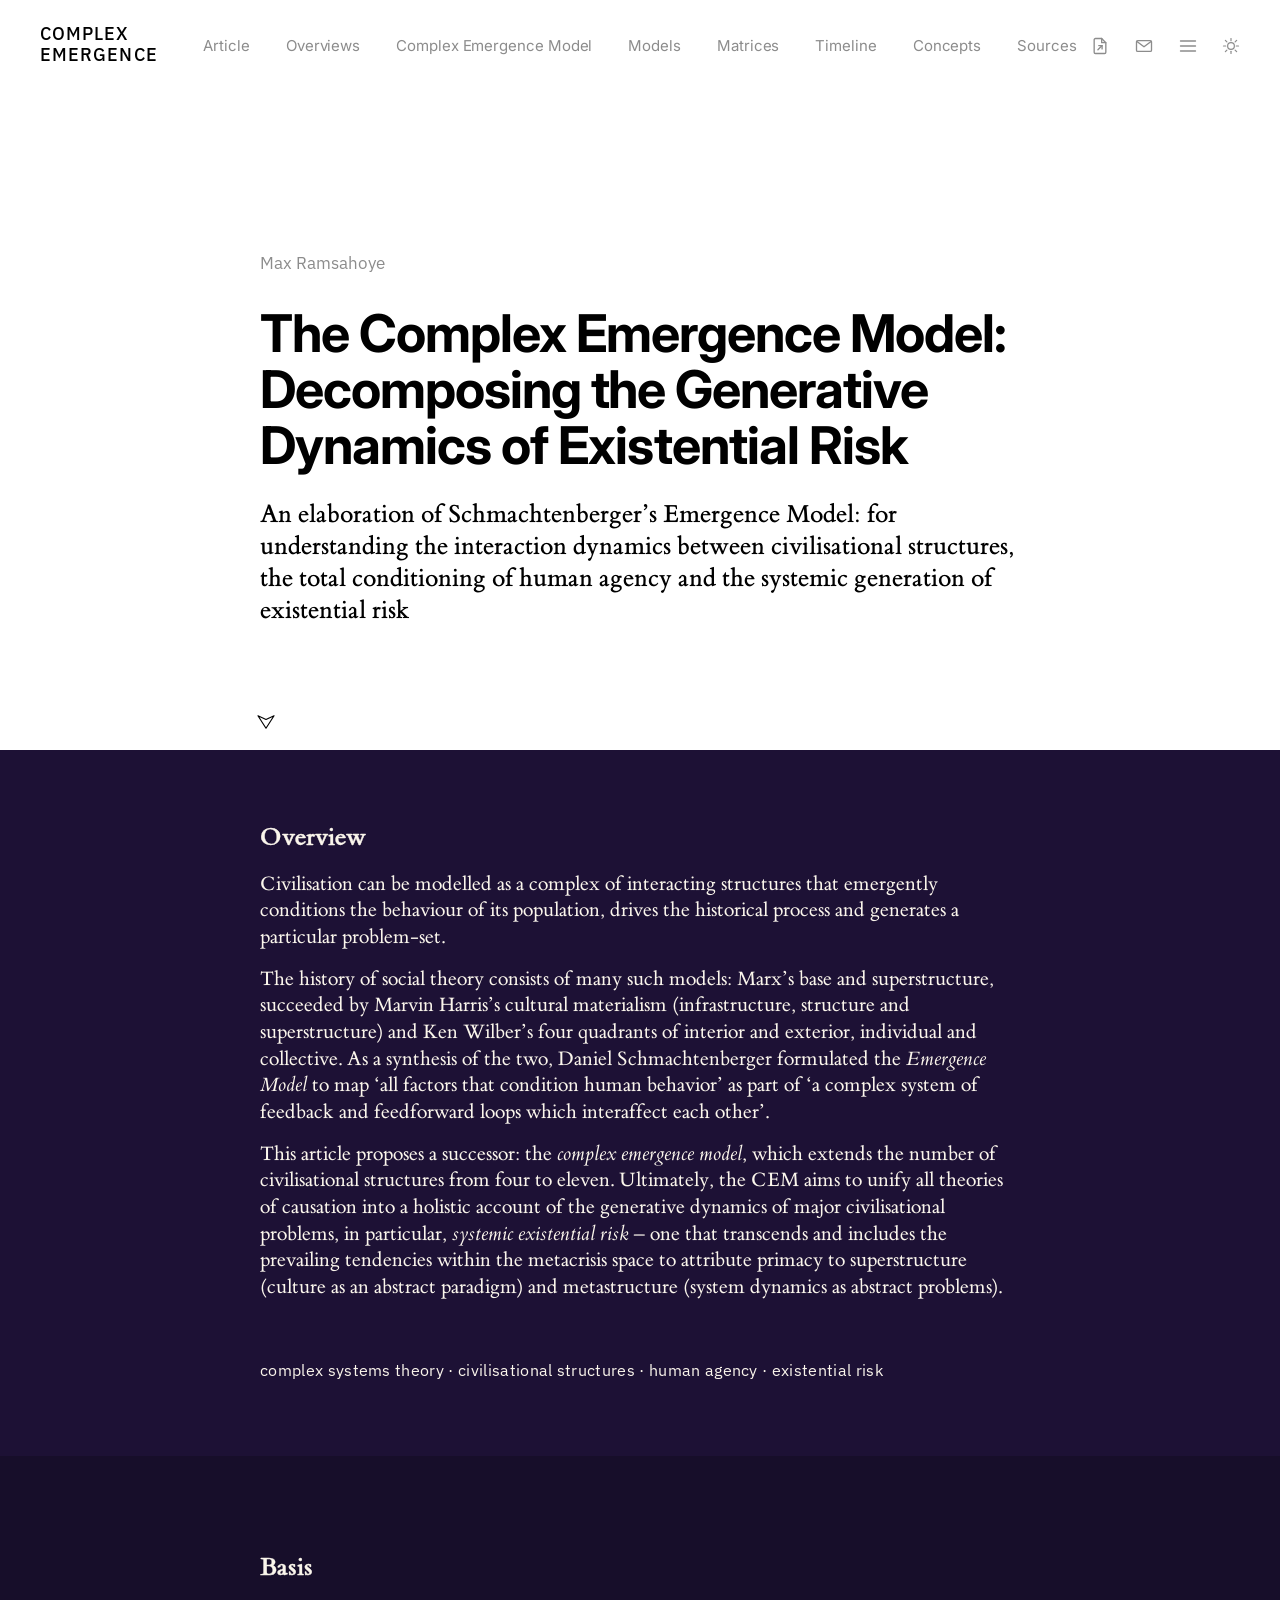
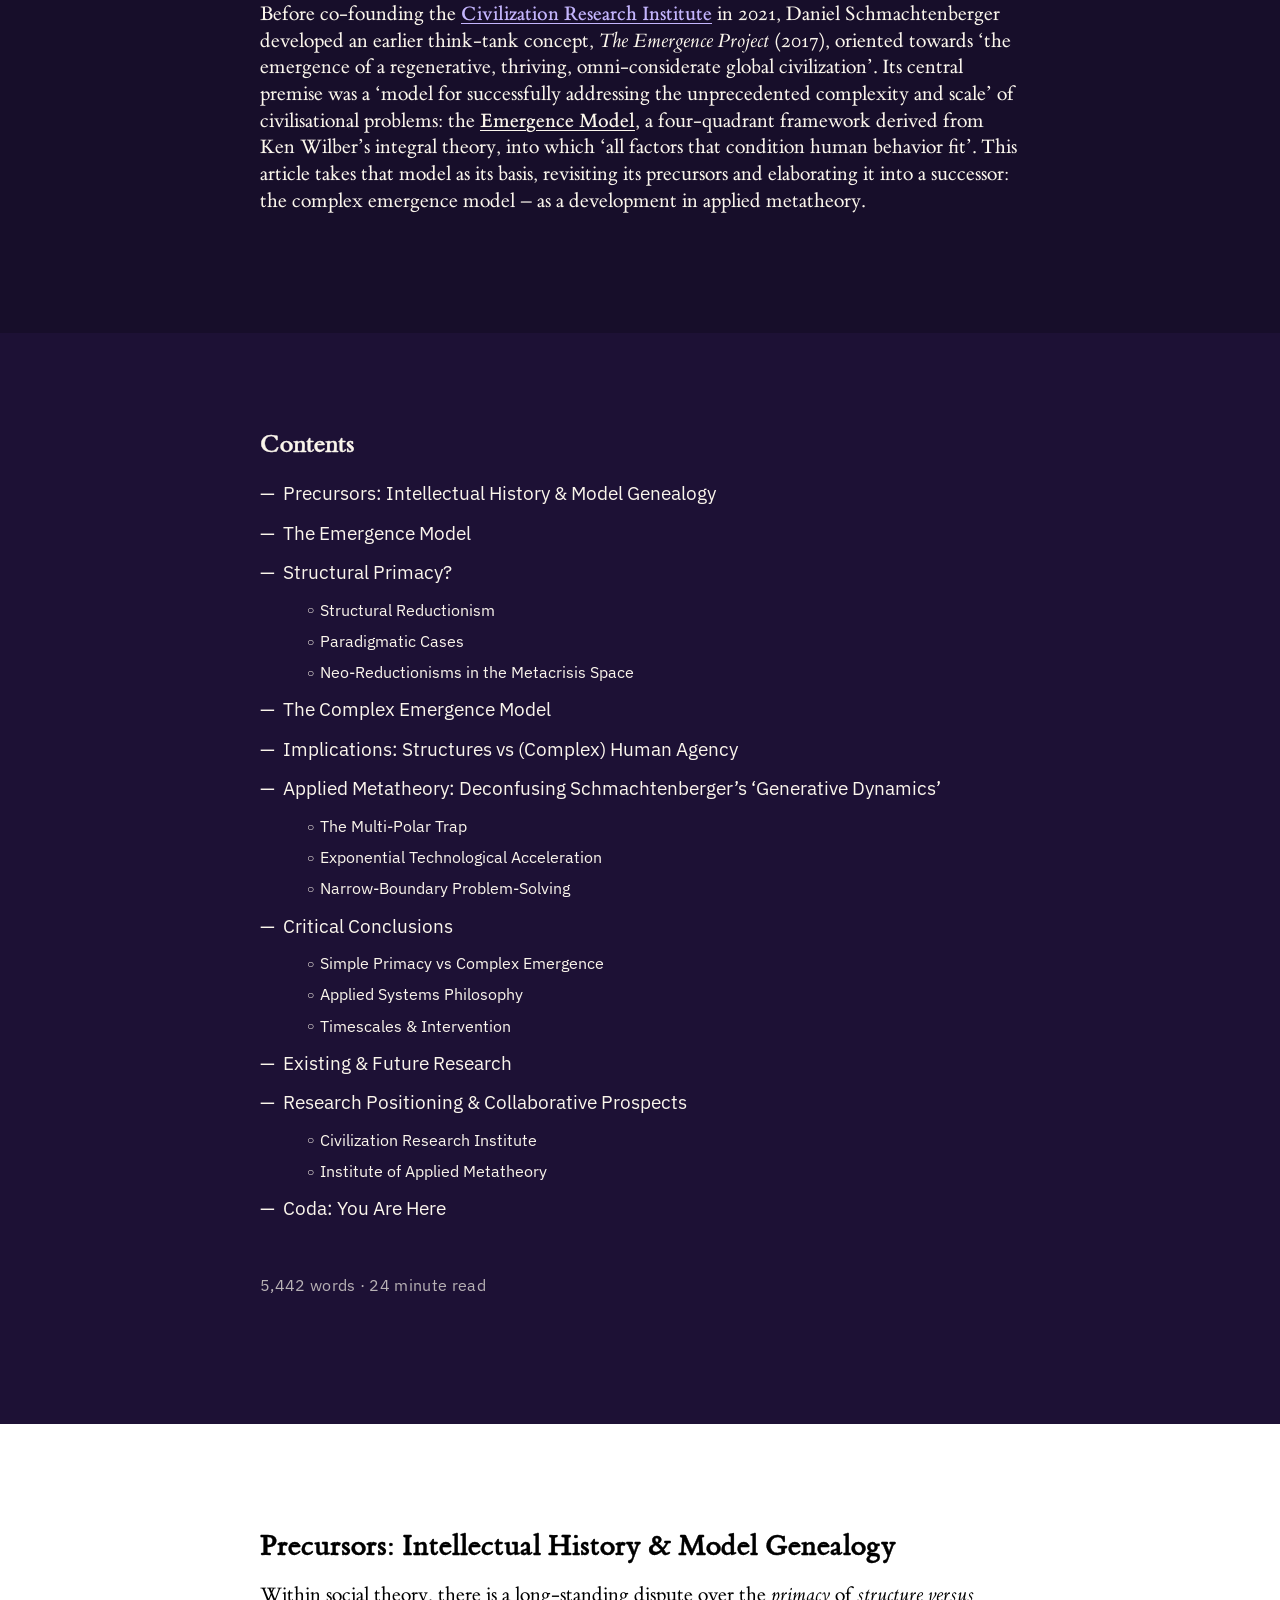
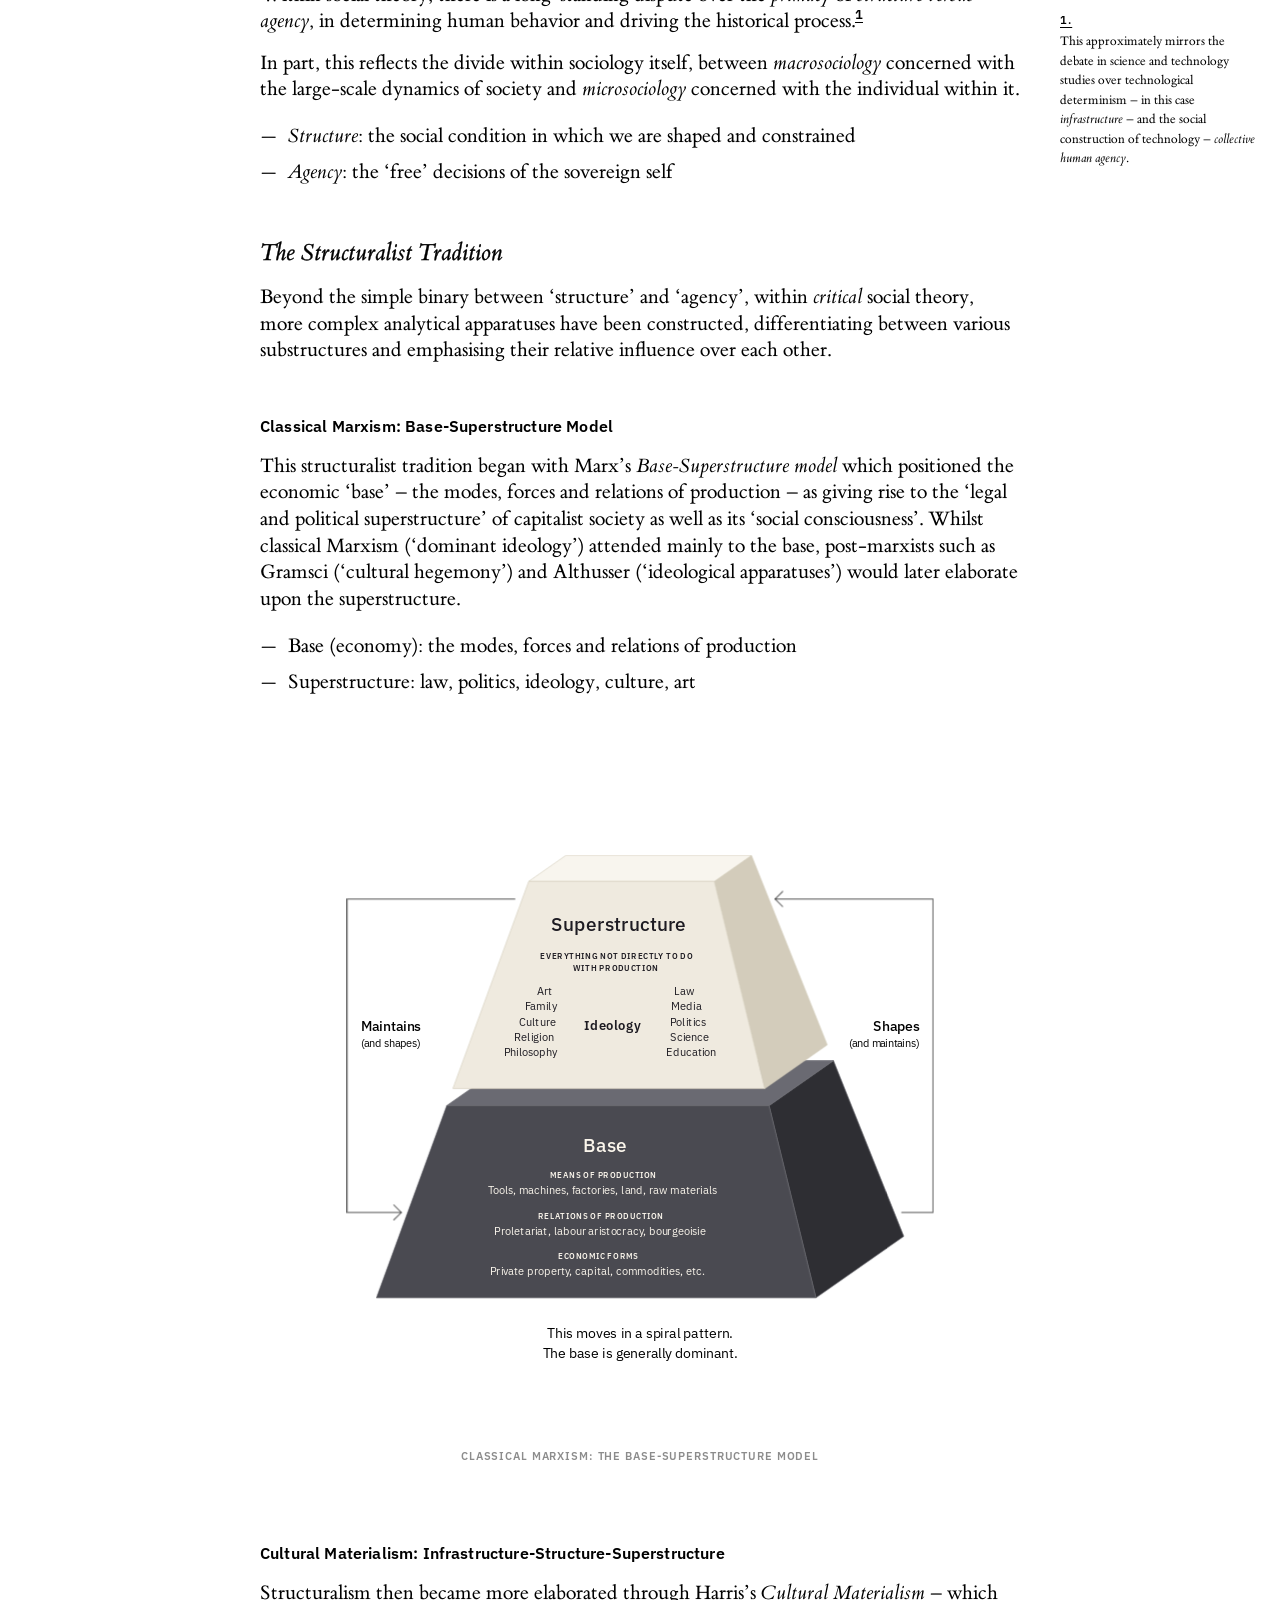
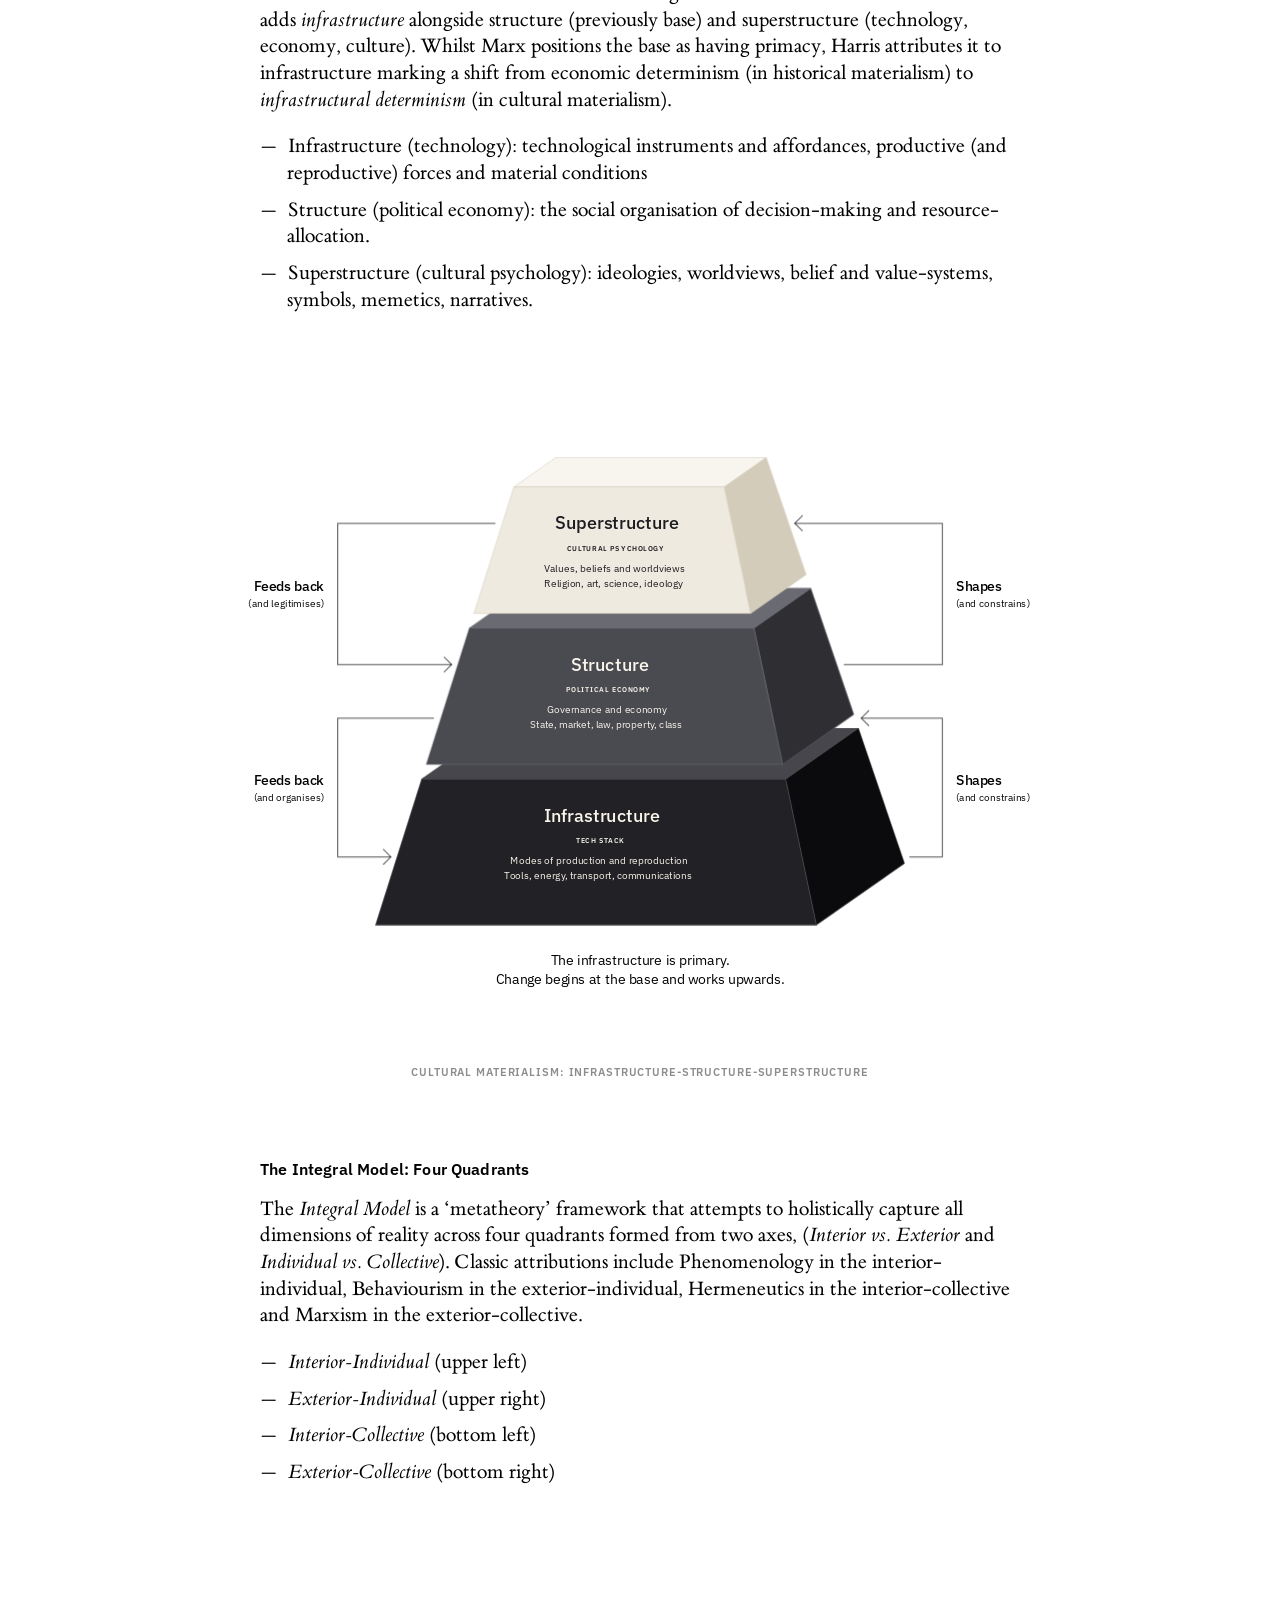
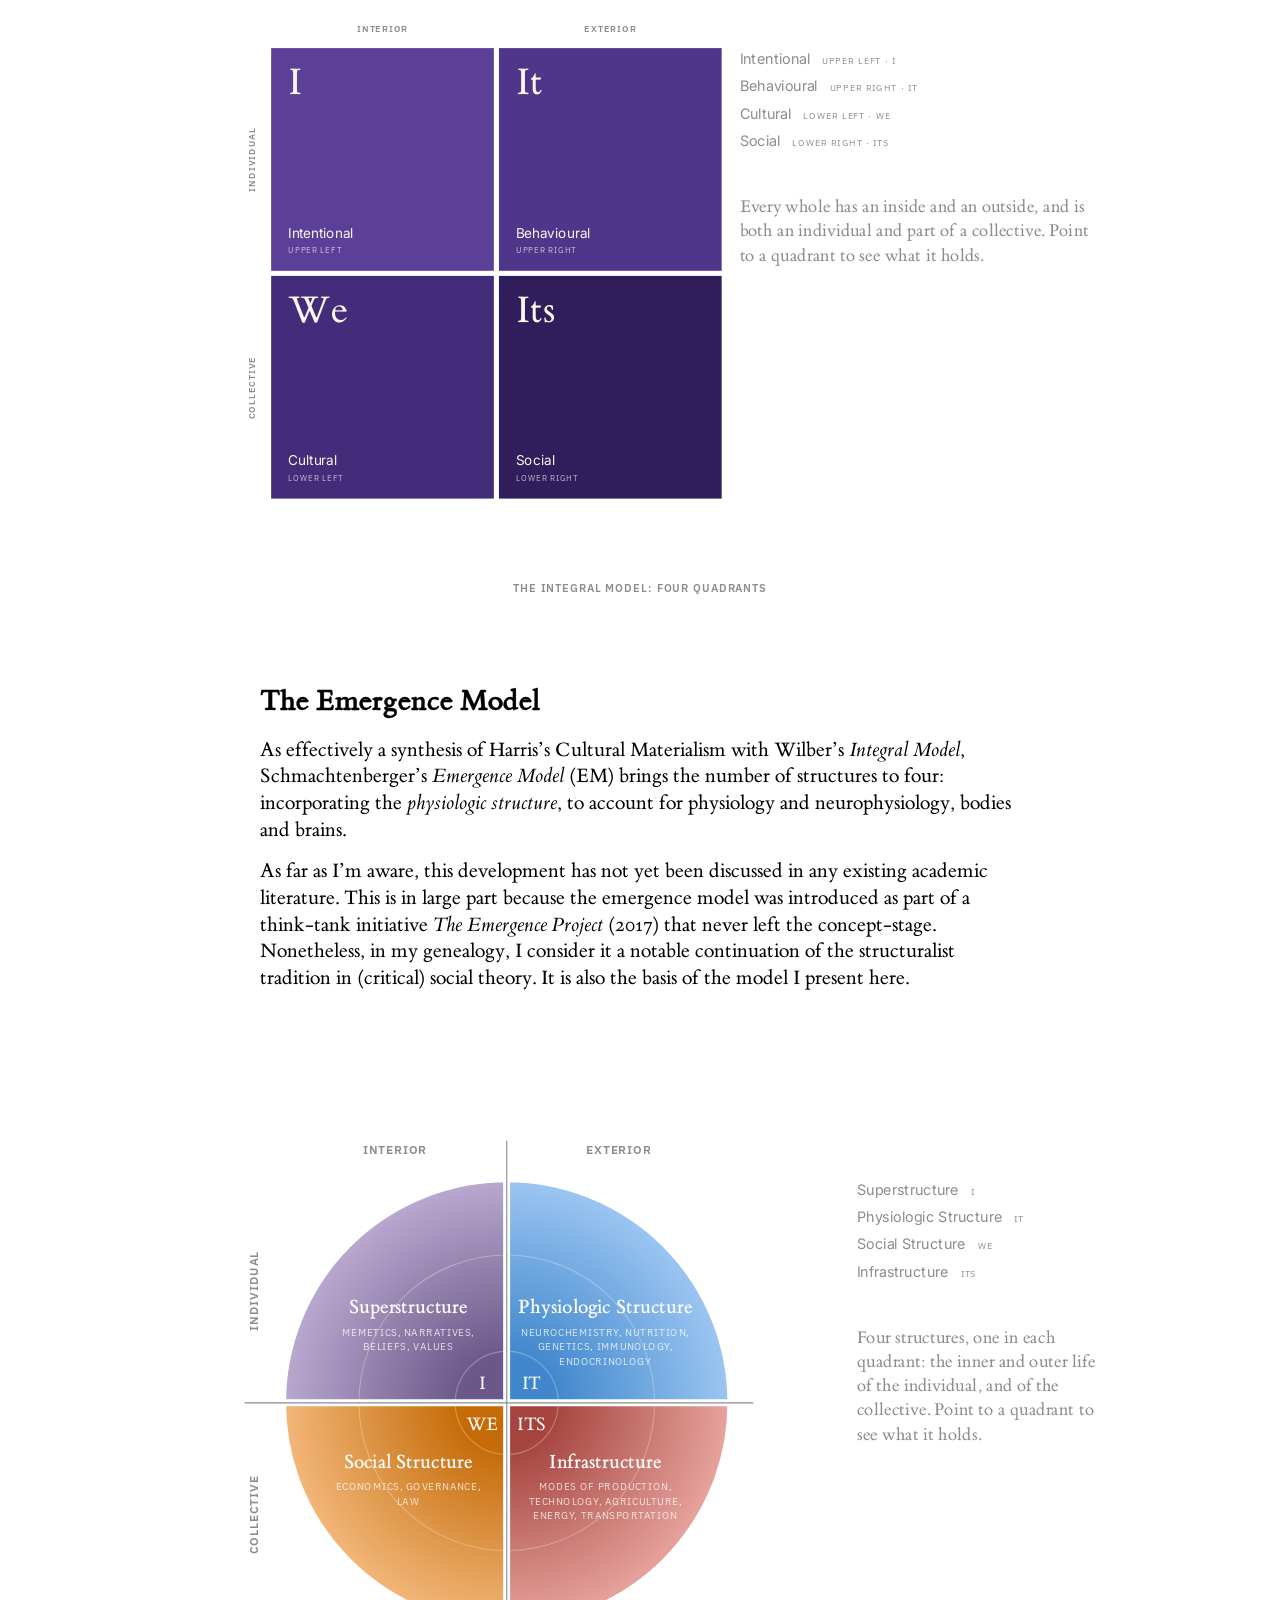
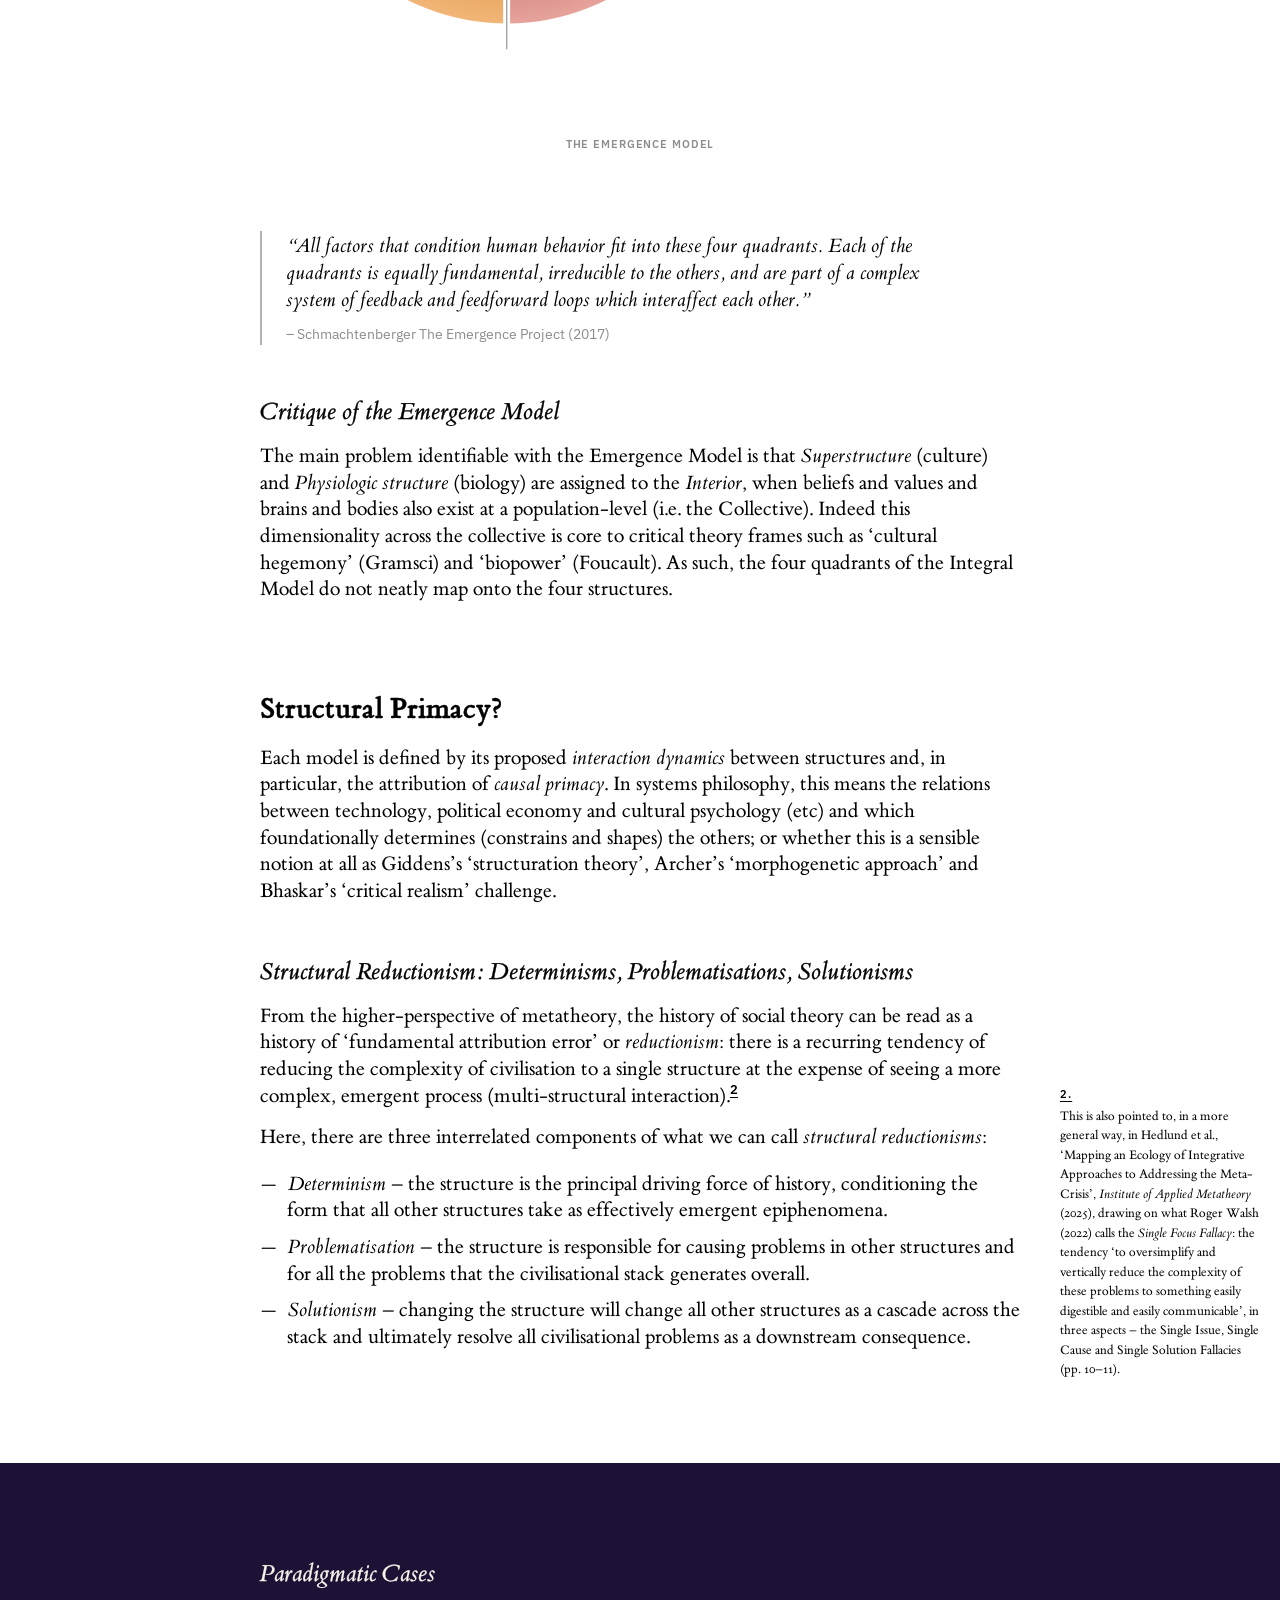
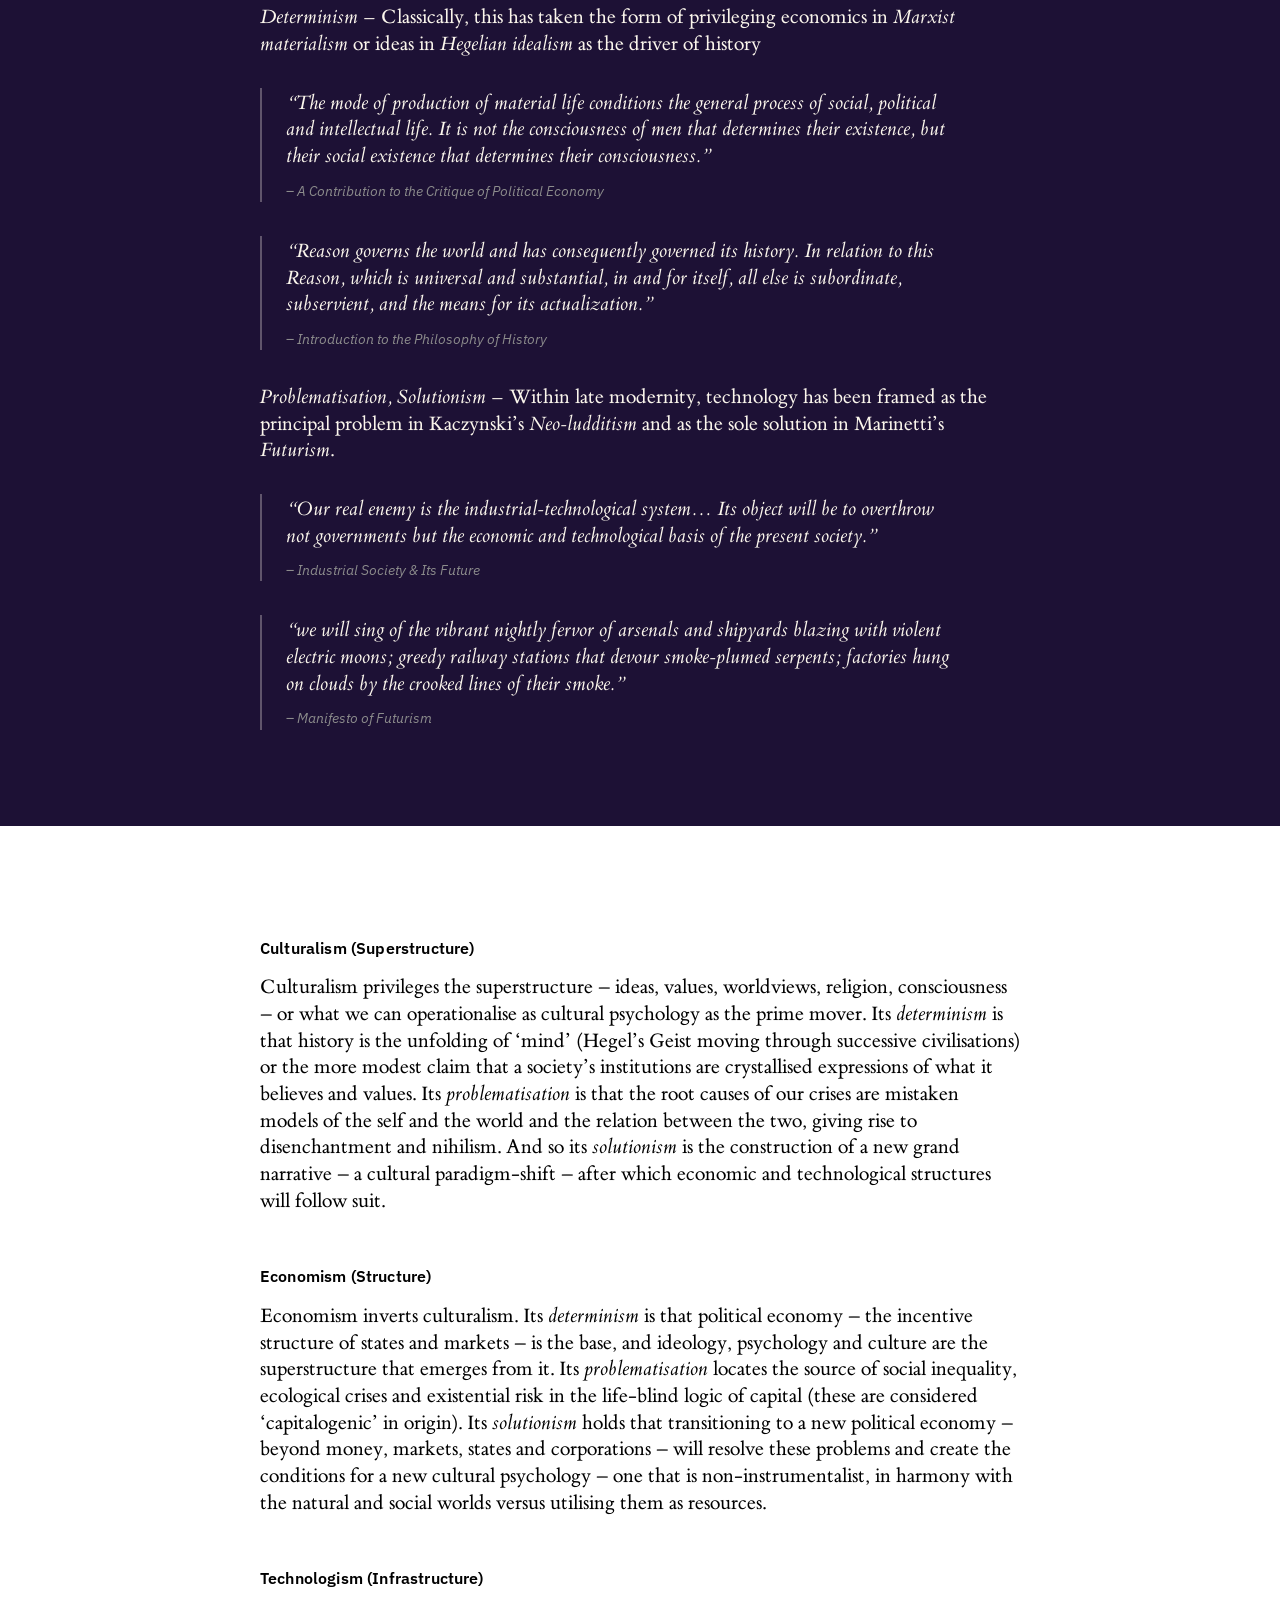
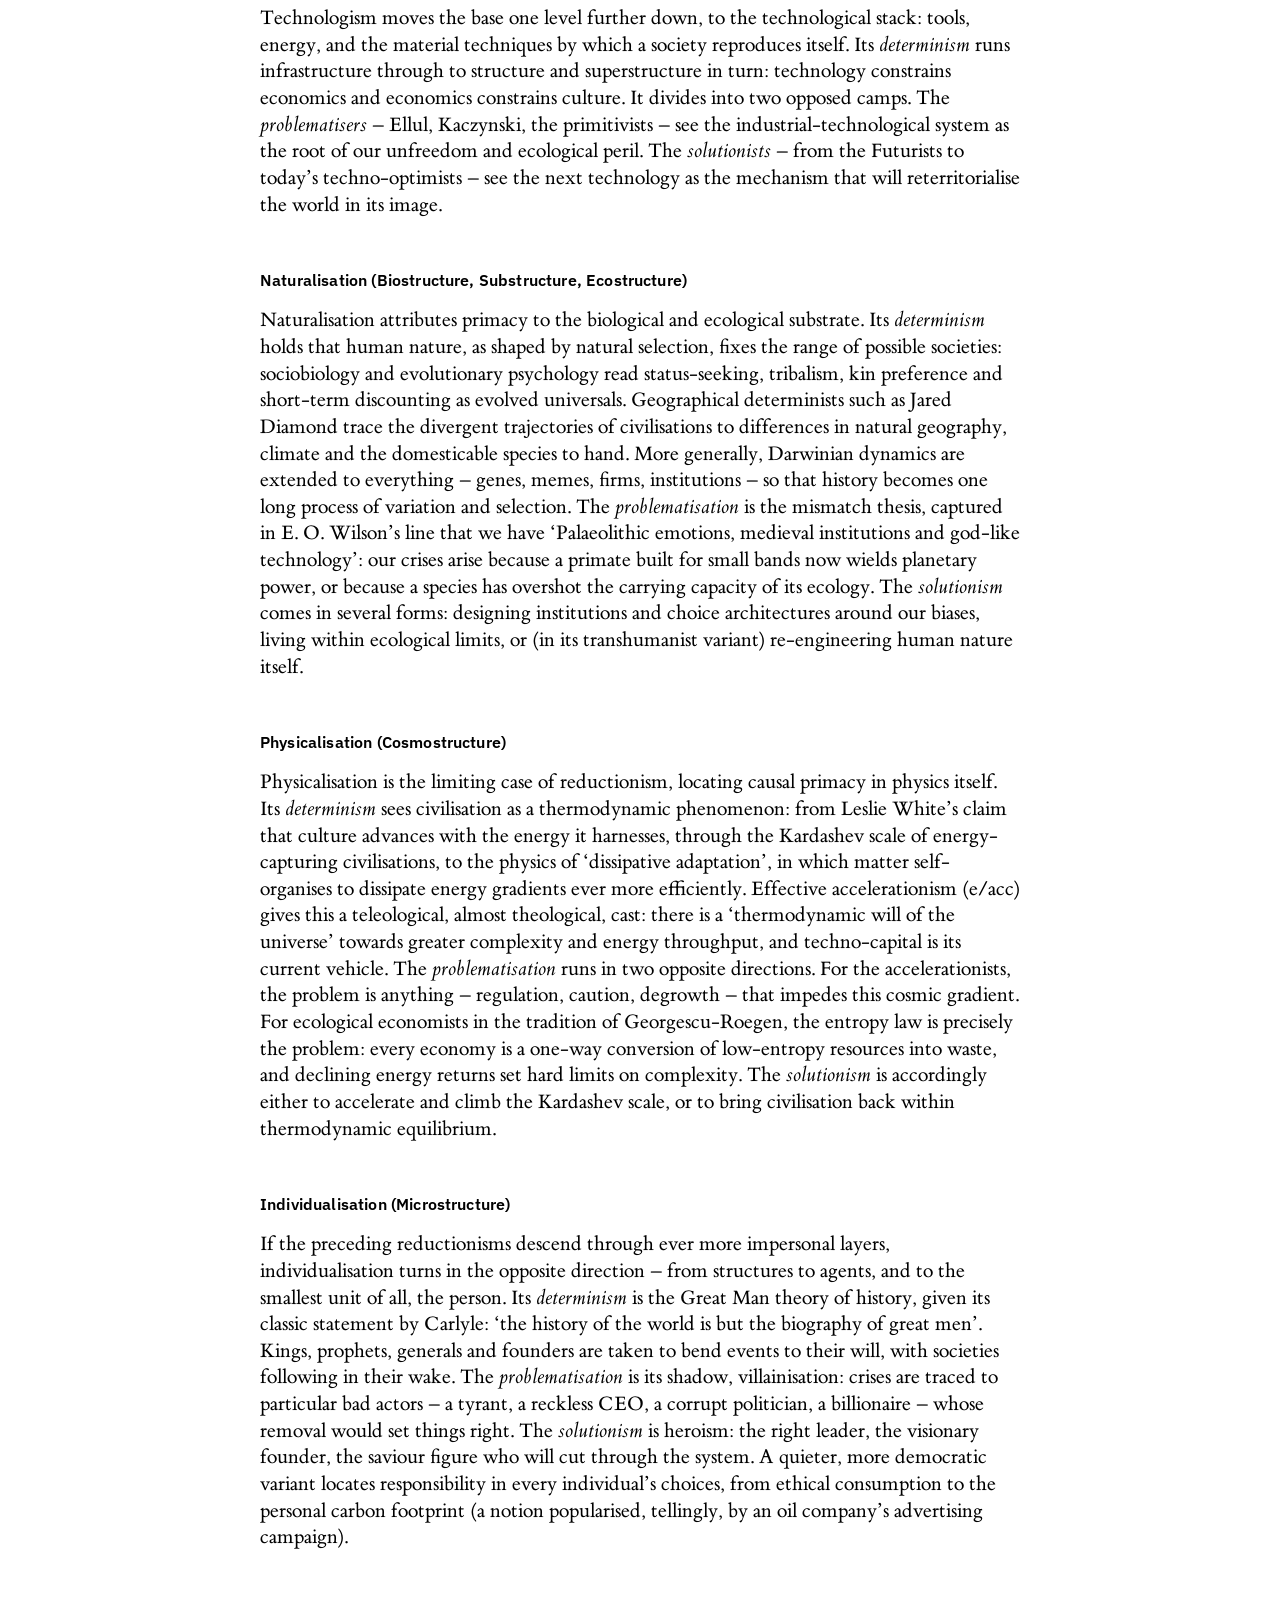
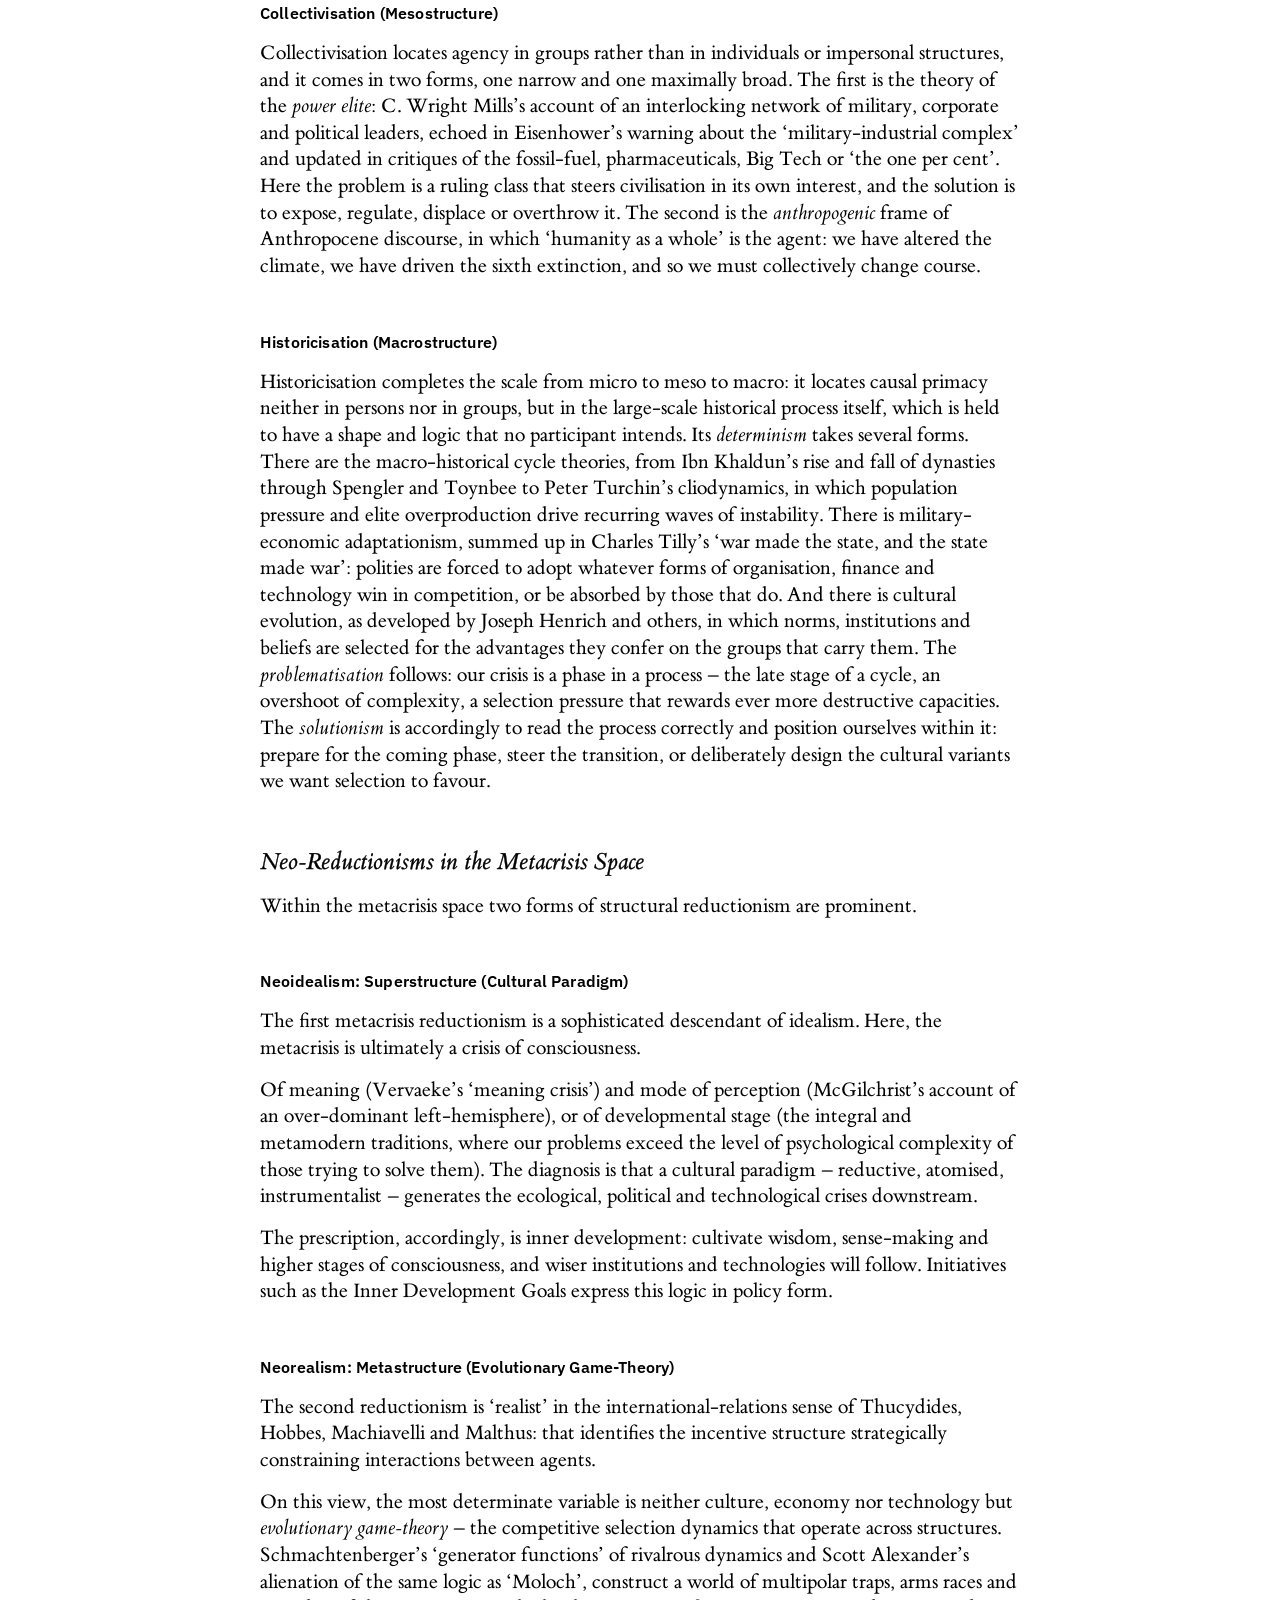
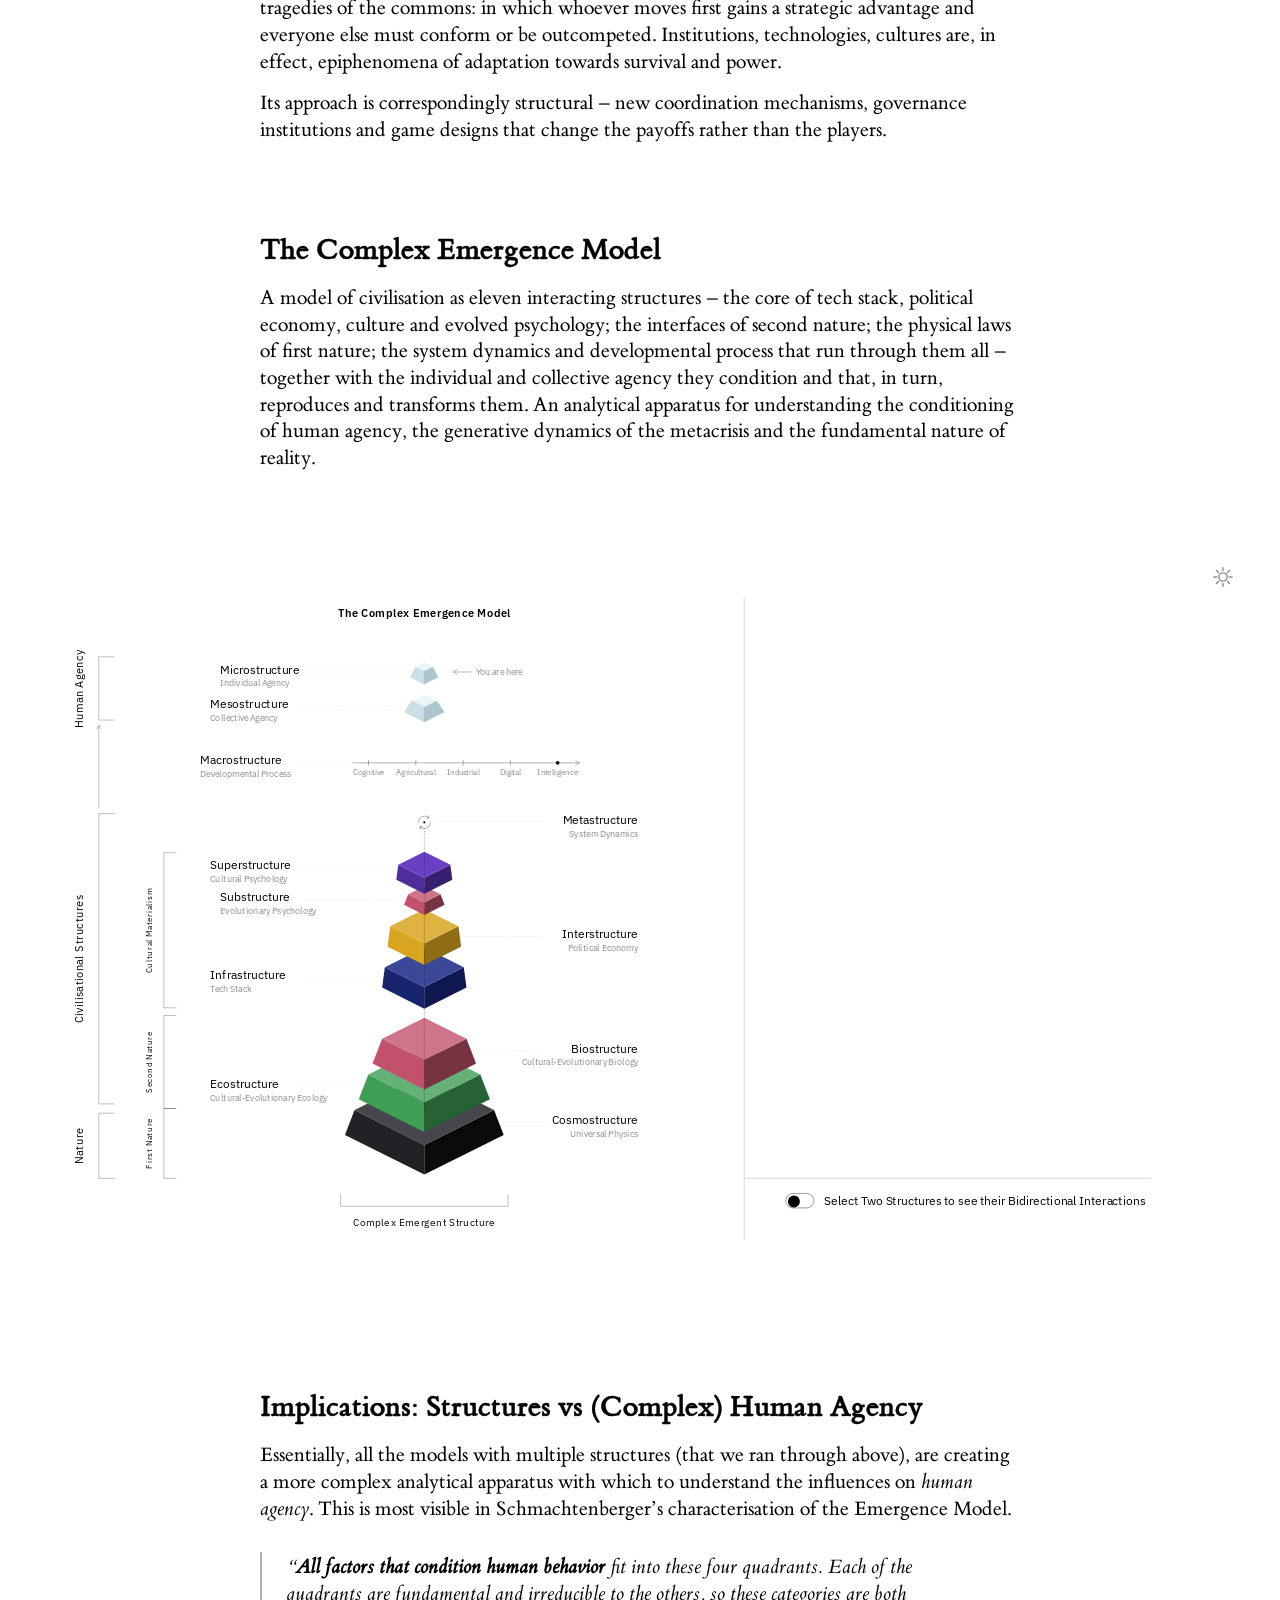
==== index.html @ dd5c6d24 "Critical Conclusions: opening line removed; PDF regenerated Co-Authored-By: Claude Opus 5.5 <noreply" ====
<!DOCTYPE html>
<html lang="en">
<head>
  <meta charset="UTF-8">
  <meta name="viewport" content="width=device-width, initial-scale=1.0">
  <link id="favicon-ico" rel="icon" href="favicon/favicon-light.ico?v=fa5e3e1c" sizes="any">
  <link id="favicon-32" rel="icon" type="image/png" sizes="32x32" href="favicon/favicon-32-light.png?v=fa5e3e1c">
  <link id="favicon-192" rel="icon" type="image/png" sizes="192x192" href="favicon/favicon-192-light.png?v=fa5e3e1c">
  <link id="favicon-apple" rel="apple-touch-icon" href="favicon/apple-touch-icon-light.png?v=fa5e3e1c">
  <script>
    (function () {
      try {
        if ('scrollRestoration' in history) {
          history.scrollRestoration = 'manual';
        }
        if (!location.hash) window.scrollTo(0, 0);
      } catch (e) {}
      try {
        var navEntry = performance.getEntriesByType && performance.getEntriesByType('navigation')[0];
        // arriving from another page of this site (its own folder: another site may share the address), or a refresh, or back/forward: fade in
        var fromSite = false;
        try { fromSite = !!document.referrer && (function (r, s) { return r.origin === s.origin && r.pathname.indexOf(s.pathname) === 0; })(new URL(document.referrer), new URL('./', location.href)); } catch (e) {}
        // browsers with cross-document view transitions crossfade between pages
        // themselves; the others fade out and in (and so does a refresh)
        var vt = 'CSSViewTransitionRule' in window;
        if (vt) document.documentElement.classList.add('vt');
        if ((fromSite || (navEntry && navEntry.type !== 'navigate')) && (!vt || (navEntry && navEntry.type === 'reload'))) document.documentElement.classList.add('page-entering');
      } catch (e) {}
      try {
        // no theme chosen yet: follow the system setting
        var sys = window.matchMedia && matchMedia('(prefers-color-scheme: dark)').matches ? 'dark' : 'light';
        var t = localStorage.getItem('ce.theme');
        // a theme chosen with t holds only until the system setting changes
        if (t && localStorage.getItem('ce.themeSystem') !== sys) { t = null; localStorage.removeItem('ce.theme'); }
        t = t || sys;
        if (t === 'dark') {
          document.documentElement.setAttribute('data-theme', t);
        }
        if (t === 'dark') {
          var suffix = 'dark';
          document.getElementById('favicon-ico').href = 'favicon/favicon-' + suffix + '.ico';
          document.getElementById('favicon-32').href = 'favicon/favicon-32-' + suffix + '.png';
          document.getElementById('favicon-192').href = 'favicon/favicon-192-' + suffix + '.png';
          document.getElementById('favicon-apple').href = 'favicon/apple-touch-icon-' + suffix + '.png';
        }
      } catch (e) {}
      try {
        if (localStorage.getItem('ce.blueLinks') !== 'off') document.documentElement.classList.add('colour');  // blue links (c): on by default
        // ET Bembo headings are the default; f switches to Inter and back
        if (localStorage.getItem('ce.headings') !== 'sans') document.documentElement.classList.add('serif-headings');
        // the band colour (b): midnight purple by default, or sepia, midnight blue or black
        var band = localStorage.getItem('ce.bandColour') || 'purple';
        if (band === 'purple' || band === 'midnight' || band === 'black') document.documentElement.classList.add('band-' + band);
        // design 2 is the default; d switches to design 1 and back
        if (localStorage.getItem('ce.design') !== '1') document.documentElement.classList.add('design-2');
        // the Overview's shaded band is the default; h switches to dividing lines
        if (localStorage.getItem('ce.overviewStyle') === 'lines') document.documentElement.classList.add('overview-lines');
      } catch (e) {}
    })();
  </script>
  <title>Complex Emergence</title>
  <meta name="description" content="An elaboration of Schmachtenberger’s Emergence Model: for understanding the interaction dynamics between civilisational structures, the total conditioning of human agency and the systemic generation of existential risk.">
  <meta property="og:type" content="article">
  <meta property="og:site_name" content="Complex Emergence">
  <meta property="og:title" content="The Complex Emergence Model: Decomposing the Generative Dynamics of Existential Risk">
  <meta property="og:description" content="An elaboration of Schmachtenberger’s Emergence Model: for understanding the interaction dynamics between civilisational structures, the total conditioning of human agency and the systemic generation of existential risk.">
  <meta property="og:url" content="https://maxramsahoye.github.io/complexemergencemodel.systems/">
  <meta property="og:image" content="https://maxramsahoye.github.io/complexemergencemodel.systems/preview.png">
  <meta property="og:image:width" content="1200">
  <meta property="og:image:height" content="630">
  <meta property="og:image:alt" content="A wheel of four violet quadrants around a hollow centre, the site’s loading mark">
  <meta name="twitter:card" content="summary_large_image">
  <link rel="preconnect" href="https://fonts.googleapis.com">
  <link rel="preconnect" href="https://fonts.gstatic.com" crossorigin>
  <link href="https://fonts.googleapis.com/css2?family=IBM+Plex+Sans:ital,wght@0,400;0,500;0,600;0,700;1,400&family=Inter:ital,wght@0,400;0,500;0,600;0,700;1,500&display=swap" rel="stylesheet" media="print" onload="this.media='all'">
  <noscript><link href="https://fonts.googleapis.com/css2?family=IBM+Plex+Sans:ital,wght@0,400;0,500;0,600;0,700;1,400&family=Inter:ital,wght@0,400;0,500;0,600;0,700;1,500&display=swap" rel="stylesheet"></noscript>
  <style>
    @font-face {
      font-family: 'ET Bembo';
      src: url('fonts/ETBembo-RomanOSF.woff2') format('woff2');
      font-weight: 400;
      font-style: normal;
      font-display: swap;
    }

    @font-face {
      font-family: 'ET Bembo';
      src: url('fonts/ETBembo-SemiBoldOSF.woff2') format('woff2');
      font-weight: 600;
      font-style: normal;
      font-display: swap;
    }

    @font-face {
      font-family: 'ET Bembo';
      src: url('fonts/et-book-bold-line-figures.woff') format('woff');
      font-weight: 700;
      font-style: normal;
      font-display: swap;
    }

    @font-face {
      font-family: 'ET Bembo';
      src: url('fonts/ETBembo-DisplayItalic.woff2') format('woff2');
      font-weight: 400;
      font-style: italic;
      font-display: swap;
    }

    @font-face {
      font-family: 'ET Bembo Lining';
      src: url('fonts/ETBembo-RomanLF.woff2') format('woff2');
      font-weight: 400;
      font-style: normal;
      font-display: swap;
    }

    :root {
      --frame-bg: var(--canvas-bg);
      --frame-ink: var(--canvas-ink);
      --frame-accent: var(--canvas-accent);
      --canvas-bg: #ffffff;
      --canvas-ink: #000000;
      --canvas-accent: #000000;
      --canvas-track-tint: rgba(0, 0, 0, 0.08);
      --muted: #8c8c8c;
      --link-blue: #1a3a9c;
      /* colours for the inverse Overview and footer, and the blue that reads on them */
      --inverse-bg: #fbf6ec;
      --inverse-ink: #000000;
      --inverse-link: #1d4fbf;
      /* no blue by default; c turns it on */
      --link: var(--canvas-ink);
      --selection-bg: rgba(186, 220, 240, 0.45);
      --note-highlight: #dbe9f3;
      --rule: #e4ddd3;
      --frame-margin: 0px;
      --header-margin: 100px;
      --serif: 'ET Bembo', Bembo, 'Times New Roman', Georgia, serif;
    }

    body.wide {
      --frame-margin: 0px;
    }

    html[data-theme="sepia"] {
      --canvas-bg: #fbf6ec;
      --canvas-ink: #000000;
      --canvas-accent: #000000;
      --canvas-track-tint: rgba(59, 47, 32, 0.12);
      --muted: #9a8a72;
      --link-blue: #1d4fbf;
      --inverse-bg: #3b2f20;
      --inverse-ink: #fbf6ec;
      --inverse-link: #a9c4f5;
      --selection-bg: rgba(214, 196, 160, 0.45);
      --note-highlight: #eae1cf;
      --rule: #e0d4b8;
    }

    html[data-theme="midnight"] {
      --canvas-bg: #0d1330;
      --canvas-ink: #e6ebf5;
      --canvas-accent: #e6ebf5;
      --canvas-track-tint: rgba(230, 235, 245, 0.15);
      --muted: #8a93ad;
      --link-blue: #8ab4f8;
      --inverse-bg: #e6ebf5;
      --inverse-ink: #0d1330;
      --inverse-link: #1d4fbf;
      --selection-bg: rgba(180, 205, 235, 0.35);
      --note-highlight: #2a3352;
      --rule: #232c4c;
    }

    html[data-theme="dark"] {
      --canvas-bg: #000000;
      --canvas-ink: #ffffff;
      --canvas-accent: #ffffff;
      --canvas-track-tint: rgba(255, 255, 255, 0.15);
      --selection-bg: rgba(205, 185, 245, 0.35);
      --note-highlight: #3a2d55;
      --rule: #2c2347;
      --muted: #8c8c8c;
      --link-blue: #c4b5fd;
      /* the midnight purple, as with the white theme's default band */
      --inverse-bg: #1d1135;
      --inverse-ink: #fbf6ec;
      --inverse-link: #c4b5fd;
    }

    /* b (white theme only) cycles the Overview and footer: midnight purple
       (the default), light sepia (above), midnight blue, black */
    html.band-purple:not([data-theme]) {
      /* links and highlights violet, rather than blue */
      --link-blue: #6a3fc4;
      --selection-bg: rgba(170, 140, 230, 0.3);
      --note-highlight: #ebe4f8;
      --inverse-bg: #1d1135;
      --inverse-ink: #fbf6ec;
      --inverse-link: #c4b5fd;
    }

    html.band-midnight:not([data-theme]) {
      --inverse-bg: #0d1330;
      --inverse-ink: #fbf6ec;
      --inverse-link: #8ab4f8;
    }

    html.band-black:not([data-theme]) {
      --inverse-bg: #000000;
      --inverse-ink: #ffffff;
      --inverse-link: #8ab4f8;
    }

    /* c: colour — blue accent; links stay semi-bold */
    /* f: headings and subheadings in ET Bembo (the title stays as it is);
       a hairline stroke takes them past the font's heaviest cut */
    html.serif-headings .article-body h2,
    html.serif-headings .article-body h3 {
      font-family: var(--serif);
      font-weight: 700;
      letter-spacing: 0;
      -webkit-text-stroke: 0.4px currentColor;
    }

    html.serif-headings .article-body h2 {
      font-size: 1.45em;
    }

    /* an upright ampersand in italic headings (the italic one is a flourished "Et") */
    .amp {
      font-style: normal;
    }

    html.serif-headings .article-body :is(#overview, .in-band) h2 {
      font-size: 1.25em;
    }

    html.serif-headings .article-body h3 {
      font-weight: 400;
      font-size: 1.2em;
      -webkit-text-stroke: 0.35px currentColor;
    }

    /* c: only links to other sites turn blue */
    html.colour a[href^="http"] {
      color: var(--link-blue);
    }

    html.colour :is(#overview, .in-band) a[href^="http"],
    html.colour .site-footer a[href^="http"] {
      color: var(--inverse-link);
    }

    /* links on the bands take the band's own text colour (links to other
       sites turn the band's blue with c, above) */
    :is(#overview, .in-band) a:not(.heading-link) {
      color: inherit;
    }

    /* the author's name stays in the text colour, at the top and in the footer */
    html.colour a.author-link,
    html.colour .site-footer a.author-link {
      color: inherit;
    }

    /* custom cursor: a small outlined dart; filled over things you can click */
    /* the same in every theme: white with a black line, solid black over links */
    :root {
      --cursor-arrow: url("data:image/svg+xml,%3Csvg xmlns='http://www.w3.org/2000/svg' width='18' height='18' viewBox='0 0 24 24'%3E%3Cpath d='M3 2.5 L21 11.2 L12.6 12.6 L10.2 21 Z' fill='%23fff' stroke='%23fff' stroke-width='3.2' stroke-linejoin='round'/%3E%3Cpath d='M3 2.5 L21 11.2 L12.6 12.6 L10.2 21 Z' fill='%23fff' stroke='%23000' stroke-width='1.4' stroke-linejoin='round'/%3E%3C/svg%3E") 2 2, auto;
      --cursor-link: url("data:image/svg+xml,%3Csvg xmlns='http://www.w3.org/2000/svg' width='18' height='18' viewBox='0 0 24 24'%3E%3Cpath d='M3 2.5 L21 11.2 L12.6 12.6 L10.2 21 Z' fill='%23fff' stroke='%23fff' stroke-width='3.2' stroke-linejoin='round'/%3E%3Cpath d='M3 2.5 L21 11.2 L12.6 12.6 L10.2 21 Z' fill='%23000' stroke='%23000' stroke-width='1.4' stroke-linejoin='round'/%3E%3C/svg%3E") 2 2, pointer;
    }

    html {
      cursor: var(--cursor-arrow);
    }

    a,
    button,
    a *,
    button * {
      cursor: var(--cursor-link) !important;
    }

    .page {
      position: relative;
      transition: background-color 0.25s ease;
    }

    /* a page with a downward arrow: first of the controls, downloads the
       article as a PDF */
    .pdf-btn {
      display: flex;
      color: var(--muted);
    }

    .pdf-btn:hover,
    .pdf-btn:focus-visible {
      color: var(--canvas-ink);
      outline: none;
    }

    .pdf-btn svg {
      width: 20px;
      height: 20px;
    }

    /* the arrow drops a little on hover */
    .pdf-btn .arrow {
      transition: transform 0.25s ease;
    }

    .pdf-btn:hover .arrow,
    .pdf-btn:focus-visible .arrow {
      transform: translate(1px, -1px);
    }

    /* hamburger: left of the theme toggle, opens the Pages menu */
    .menu-btn {
      display: flex;
      color: var(--muted);
    }

    .menu-btn:hover,
    .menu-btn.key-hover {
      color: var(--canvas-ink);
    }

    .menu-btn svg {
      width: 20px;
      height: 20px;
    }

    /* envelope: left of the hamburger, copies the email address, with a
       note beneath it that says so */
    .email-btn {
      position: relative;
      display: flex;
      padding: 0;
      border: none;
      background: none;
      color: var(--muted);
      cursor: pointer;
    }

    .email-btn:hover,
    .email-btn:focus-visible {
      color: var(--canvas-ink);
      outline: none;
    }

    .email-btn svg {
      width: 20px;
      height: 20px;
    }

    /* on hover the envelope tilts into flight, trailing speed lines */
    .email-btn .icon-mail-send {
      display: none;
      overflow: visible;
    }

    .email-btn:hover .icon-mail,
    .email-btn:focus-visible .icon-mail,
    .email-btn.copied .icon-mail {
      display: none;
    }

    .email-btn:hover .icon-mail-send,
    .email-btn:focus-visible .icon-mail-send,
    .email-btn.copied .icon-mail-send {
      display: block;
    }

    .email-btn .speed {
      stroke-dasharray: 8;
      animation: mail-speed 0.35s ease-out both;
    }

    @keyframes mail-speed {
      from { stroke-dashoffset: -8; opacity: 0; }
      to { stroke-dashoffset: 0; opacity: 1; }
    }

    /* a note beneath each of the top-right controls on hover, naming it and
       its key */
    .left-controls > * {
      position: relative;
    }

    .ctl-note {
      position: absolute;
      top: calc(100% + 12px);
      right: 50%;
      transform: translate(50%, -4px);
      font-family: var(--sans, 'Inter', sans-serif);
      font-size: 12px;
      white-space: nowrap;
      color: var(--canvas-ink);
      opacity: 0;
      pointer-events: none;
      transition: opacity 0.25s ease, transform 0.25s ease;
    }

    .ctl-note kbd {
      margin-left: 4px;
      padding: 0 4px;
      border: 1px solid color-mix(in srgb, currentColor 35%, transparent);
      border-radius: 3px;
      font-family: inherit;
      font-size: 11px;
    }

    .left-controls > :hover .ctl-note,
    .left-controls > :focus-visible .ctl-note,
    .email-btn.copied .ctl-note {
      opacity: 1;
      transform: translate(50%, 0);
    }

    * {
      box-sizing: border-box;
    }

    ::selection {
      background: var(--selection-bg);
      color: var(--canvas-ink);
    }

    ::-moz-selection {
      background: var(--selection-bg);
      color: var(--canvas-ink);
    }

    .click-ripple {
      position: fixed;
      left: 0;
      top: 0;
      width: 16px;
      height: 16px;
      margin-left: -8px;
      margin-top: -8px;
      border-radius: 50%;
      border: 1.5px solid currentColor;
      pointer-events: none;
      z-index: 9999;
      opacity: 0.55;
      transform: scale(0.3);
      animation: click-ripple-anim 0.4s ease-out forwards;
    }

    @keyframes click-ripple-anim {
      to {
        transform: scale(4);
        opacity: 0;
      }
    }

    html {
      background: var(--frame-bg);
      scroll-behavior: smooth;
    }

    body {
      position: relative;
      margin: 0;
      min-height: 100vh;
      background: var(--frame-bg);
      padding: 90px var(--frame-margin) 0;
      font-family: var(--serif);
      color: var(--frame-ink);
      -webkit-font-smoothing: antialiased;
      transition: background-color 0.25s ease, opacity 0.2s cubic-bezier(0.45, 0, 0.55, 1);
    }

    /* page transitions: the page eases out, then the next one eases in */
    body.page-leaving {
      opacity: 0;
    }

    html.page-entering body {
      animation: page-in 0.25s cubic-bezier(0.25, 0.1, 0.25, 1) backwards;
    }

    /* where the browser crossfades between pages itself, the old page stays put
       while it leaves (its sounds still fade), so there is no blank flash */
    @view-transition {
      navigation: auto;
    }

    html.vt body.page-leaving:not(.reloading) {
      opacity: 1;
    }

    ::view-transition-old(root),
    ::view-transition-new(root) {
      animation-duration: 0.3s;
      animation-timing-function: cubic-bezier(0.45, 0, 0.55, 1);
    }

    @keyframes page-in {
      from { opacity: 0; }
    }

    /* loading screen: a centred ring that fills, then fades to reveal the page
       (the fallback; the stack below is the default) */
    .loader {
      position: fixed;
      inset: 0;
      z-index: 10000;
      display: flex;
      align-items: center;
      justify-content: center;
      background: var(--canvas-bg);
      transition: opacity 0.6s cubic-bezier(0.4, 0, 0.2, 1);
    }

    .loader.loader-done {
      opacity: 0;
      pointer-events: none;
    }

    .loader svg {
      width: 72px;
      height: 72px;
      transform: rotate(-90deg);
    }

    .loader circle {
      fill: none;
      stroke-width: 1.6;
    }

    .loader-track {
      stroke: var(--canvas-track-tint);
    }

    .loader-fill {
      stroke: var(--link);
    }

    .loader.loader-stacking > svg:not(.loader-wheel) {
      display: none;
    }

    /* the default loading screen: a simplified Emergence Model, its four
       quadrants arriving one by one around a spinning wheel, which turns the
       accent once the page is ready */
    /* (in 2.5D: the disc laid flat and seen from above at an angle, with
       its thickness beneath it, turning in its own plane) */
    .loader svg.loader-wheel {
      width: 120px;
      height: auto;
      overflow: visible;
      transform: none;
      --w1: #5b3f99;
      --w2: #4d3590;
      --w3: #432c7a;
      --w4: #2f1d5c;
    }

    .loader-wheel path {
      stroke: var(--canvas-bg);
      stroke-width: 2.5;
      stroke-linejoin: round;
      transform-box: fill-box;
      transform-origin: center;
      opacity: 0;
      transition: fill 0.3s ease;
      animation: loader-quadrant-in var(--dur) cubic-bezier(0.22, 1, 0.36, 1) var(--delay) forwards;
    }

    /* its sides: the same quadrants, darker, without the gaps between them */
    .loader-wheel .lw-side {
      filter: brightness(0.62);
    }

    .loader-wheel .lw-side path {
      stroke: none;
    }

    .loader-wheel path:nth-of-type(1) { fill: var(--w1); }
    .loader-wheel path:nth-of-type(2) { fill: var(--w2); }
    .loader-wheel path:nth-of-type(3) { fill: var(--w4); }
    .loader-wheel path:nth-of-type(4) { fill: var(--w3); }

    .loader.loader-complete .loader-wheel {
      --w1: color-mix(in srgb, var(--link-blue) 45%, var(--canvas-bg));
      --w2: color-mix(in srgb, var(--link-blue) 60%, var(--canvas-bg));
      --w3: color-mix(in srgb, var(--link-blue) 78%, var(--canvas-bg));
      --w4: var(--link-blue);
    }

    html[data-theme="dark"] .loader.loader-complete .loader-wheel {
      --w1: var(--link-blue);
      --w2: color-mix(in srgb, var(--link-blue) 70%, #6a3fc4);
      --w3: color-mix(in srgb, var(--link-blue) 40%, #6a3fc4);
      --w4: #6a3fc4;
    }

    @keyframes loader-spin {
      to { transform: rotate(360deg); }
    }

    @keyframes loader-quadrant-in {
      from { opacity: 0; transform: scale(0.8); }
      to { opacity: 1; transform: scale(1); }
    }

    .page {
      background: var(--canvas-bg);
      color: var(--canvas-ink);
      min-height: calc(100vh - 90px);
    }

    .frame-header {
      position: absolute;
      top: 0;
      left: 0;
      right: 0;
      height: 90px;
      display: flex;
      align-items: flex-start;
      justify-content: flex-end;
      padding: 50px var(--header-margin) 0 0;
    }

    .site-title {
      position: absolute;
      top: 24px;
      /* top-left corner, mirroring the theme toggle in the top right */
      left: 40px;
      font-family: 'IBM Plex Sans', sans-serif;
      font-size: 18px;
      line-height: 1.15;
      text-transform: uppercase;
      letter-spacing: 0.06em;
      color: var(--frame-ink);
      text-decoration: none;
      font-weight: 500;
      white-space: nowrap;
    }

    .site-title:hover {
      color: var(--frame-accent);
    }

    .left-controls {
      position: absolute;
      top: 36px;
      /* in line with the progress ring and scroll-to-top button */
      right: 40px;
      z-index: 50;
      display: flex;
      align-items: center;
      gap: 24px;
    }

    .theme-toggle {
      display: flex;
      align-items: center;
      justify-content: center;
      background: none;
      border: none;
      padding: 0;
      cursor: pointer;
      color: var(--muted);
    }

    .theme-toggle:hover,
    .theme-toggle.key-hover {
      color: var(--canvas-ink);
    }

    .theme-toggle svg {
      width: 18px;
      height: 18px;
    }

    /* one icon per theme: sun (light), sun and cloud (sepia),
       moon and star (midnight), moon (dark) */
    .theme-toggle svg {
      display: none;
    }

    .theme-toggle .icon-sun,
    html[data-theme="sepia"] .theme-toggle .icon-sun-cloud,
    html[data-theme="midnight"] .theme-toggle .icon-moon-star,
    html[data-theme="dark"] .theme-toggle .icon-moon {
      display: block;
    }

    html[data-theme] .theme-toggle .icon-sun {
      display: none;
    }

    /* the cloud hides the part of the sun behind it */
    .theme-toggle .cloud {
      fill: var(--frame-bg);
    }

    html {
      scrollbar-width: none;
    }

    html::-webkit-scrollbar {
      display: none;
    }

    .progress-ring {
      position: fixed;
      /* vertically centred on the theme toggle */
      top: 31px;
      /* in the top-left corner, with the name in the top right */
      left: calc(var(--frame-margin) + 40px);
      width: 28px;
      height: 28px;
      transform: rotate(-90deg);
      z-index: 40;
      opacity: 0;
      pointer-events: none;
      transition: opacity 0.6s ease;
    }

    .progress-ring circle {
      fill: none;
      stroke-width: 2.5;
    }

    .progress-ring-track {
      stroke: var(--canvas-track-tint);
    }

    /* (in the lighter tint of the accent, so it reads over the bands too) */
    .progress-ring-fill {
      stroke: color-mix(in srgb, var(--link-blue) 55%, #fff);
    }

    body.past-overview .progress-ring {
      opacity: 1;
    }

    /* full by the time the footer arrives, then gone */
    body.past-overview.footer-in-view .progress-ring {
      opacity: 0;
    }

    @media (max-width: 600px) {
      .progress-ring {
        top: 22px;
        left: 24px;
      }
    }

    /* once the page's header has scrolled away: the site's name in the
       top-right corner, as the other pages have it, until the footer
       reaches it */
    .corner-title {
      position: fixed;
      top: 33px;
      right: calc(var(--frame-margin) + 40px);
      z-index: 40;
      font-family: 'IBM Plex Sans', sans-serif;
      font-size: 18px;
      font-weight: 500;
      line-height: 1.15;
      letter-spacing: 0.06em;
      text-transform: uppercase;
      text-align: right;
      color: var(--canvas-ink);
      text-decoration: none;
      opacity: 0;
      pointer-events: none;
      transition: opacity 0.6s ease;
    }

    .corner-title:hover {
      color: var(--link);
    }

    body.corner-shown .corner-title {
      opacity: 1;
      pointer-events: auto;
    }

    /* (light over the bands, dark over the canvas) */
    body.corner-on-band .corner-title {
      color: var(--inverse-ink, #fbf6ec);
    }

    body.corner-on-band .corner-title:hover {
      color: color-mix(in srgb, var(--inverse-ink, #fbf6ec) 70%, var(--link));
    }

    @media (max-width: 600px) {
      .corner-title {
        top: 18px;
        right: 24px;
        font-size: 15px;
      }
    }

    /* (where the text runs the width of the screen, the corner title and
       the reading ring would sit over it: there, neither) */
    @media (max-width: 900px) {
      .corner-title,
      .progress-ring {
        display: none;
      }
    }

    .scroll-top-btn {
      position: fixed;
      bottom: 30px;
      right: calc(var(--frame-margin) + 37px);
      width: 34px;
      height: 34px;
      display: flex;
      align-items: center;
      justify-content: center;
      background: none;
      border: none;
      padding: 0;
      cursor: pointer;
      opacity: 0;
      pointer-events: none;
      transition: opacity 0.3s ease, right 0.6s ease;
      z-index: 42;
      color: var(--canvas-accent);
    }

    .scroll-top-btn.visible {
      opacity: 1;
      pointer-events: auto;
    }

    .scroll-top-btn:hover,
    .scroll-top-btn.key-hover {
      color: var(--canvas-ink);
    }

    .scroll-top-btn {
      color: var(--canvas-ink);
    }

    /* same diameter as the progress ring; the button keeps a 34px hit area */
    .scroll-top-btn svg {
      width: 32px;
      height: 32px;
    }

    .layout-grid {
      display: grid;
      grid-template-columns: 300px minmax(0, 760px) 300px;
      column-gap: 90px;
      align-items: start;
      justify-content: center;
      max-width: 1540px;
      margin: 0 auto;
      padding: 0 0 40px;
    }

    /* fixed at the middle left, in the empty column left of the text;
       it appears once the Overview has been read, fades after 2 seconds, and
       comes back while the pointer is in that column */
    .toc {
      position: fixed;
      top: 50%;
      transform: translateY(-50%);
      left: 40px;
      z-index: 45;
      width: clamp(180px, 50vw - 460px, 280px);
      opacity: 0;
      visibility: hidden;
      transition: opacity 0.5s ease, visibility 0s linear 0.5s;
    }

    body.toc-open .toc {
      opacity: 1;
      visibility: visible;
      transition: opacity 0.3s ease, visibility 0s;
    }

    /* too little room beside the text for it on narrower windows */
    @media (max-width: 1279px) {
      .toc {
        display: none;
      }
    }

    /* (each line of the menu light while a band passes beneath it) */
    .toc :is(.toc-label, li).toc-on-band,
    .toc li.toc-on-band::before,
    .toc li.toc-on-band a {
      color: var(--inverse-ink, #fbf6ec);
      transition: color 0.2s ease;
    }

    .toc li.toc-on-band a:hover {
      border-bottom-color: var(--inverse-ink, #fbf6ec);
    }

    .toc-label {
      font-family: 'Inter', sans-serif;
      font-size: 16px;
      letter-spacing: -0.01em;
      font-weight: 500;
      color: var(--canvas-accent);
      margin: 0 0 14px;
    }

    .toc ol {
      list-style: none;
      margin: 0;
      padding: 0;
      counter-reset: toc-counter;
    }

    .toc li {
      font-family: 'Inter', sans-serif;
      counter-increment: toc-counter;
      margin-bottom: 7px;
      font-size: 14px;
      line-height: 1.35;
    }

    .toc li::before {
      content: counter(toc-counter) '. ';
      color: var(--canvas-accent);
    }

    .toc a {
      color: var(--canvas-ink);
      text-decoration: none;
      border-bottom: 1px solid transparent;
    }

    .toc-upcoming,
    .toc .toc-upcoming::before {
      color: var(--muted);
    }

    .visually-hidden {
      position: absolute;
      width: 1px;
      height: 1px;
      overflow: hidden;
      clip: rect(0 0 0 0);
      white-space: nowrap;
    }

    .toc a:hover {
      border-bottom-color: var(--canvas-ink);
    }

    .main-area {
      grid-column: 2;
    }

    /* first screen: author, title and subtitle centred vertically below the
       site header, left-aligned in the article column */
    .article-header {
      max-width: 760px;
      margin: 0 auto;
      padding: 40px 0;
      min-height: calc(100vh - 90px);
      min-height: calc(100svh - 90px);
      display: flex;
      flex-direction: column;
      justify-content: center;
      align-items: flex-start;
      text-align: left;
    }

    .next-screen {
      display: flex;
      align-items: center;
      justify-content: center;
      width: 32px;
      height: 32px;
      padding: 0;
      background: none;
      border: none;
      cursor: pointer;
      color: var(--canvas-ink);
    }

    .next-screen:hover,
    .next-screen.key-hover {
      color: var(--canvas-ink);
    }

    /* line the triangle itself up with the left edge of the text */
    .article-header .next-screen {
      margin-left: -10px;
    }

    /* bottom centre of the Overview band */
    .next-screen-overview {
      position: absolute;
      bottom: 64px;
      left: 50%;
      transform: translateX(-50%);
    }

    .next-screen svg {
      width: 32px;
      height: 32px;
      animation: arrow-nudge 2.4s ease-in-out infinite;
    }

    /* a slow downward nudge inviting the scroll */
    @keyframes arrow-nudge {
      0%, 55%, 100% {
        transform: translateY(0);
      }

      25% {
        transform: translateY(6px);
      }
    }

    @media (prefers-reduced-motion: reduce) {
      .next-screen svg {
        animation: none;
      }
    }

    .article-author {
      font-family: 'IBM Plex Sans', sans-serif;
      font-size: 17px;
      color: var(--muted);
      margin: 0 0 32px;
    }

    .article-title {
      font-family: 'Inter', sans-serif;
      font-weight: 700;
      letter-spacing: -0.02em;
      /* runs 240px into the right margin; three lines, sized so "Major
         Technological Transitions" fits on one */
      width: calc(100% + 240px);
      font-size: min(52px, calc((min(760px, 100vw - 480px) + 240px) / 15.4));
      line-height: 1.08;
      margin: 0 0 24px;
      color: var(--canvas-ink);
    }

    .title-line {
      white-space: nowrap;
    }


    .article-title .title-line {
      display: block;
    }

    .article-subtitle {
      font-family: var(--serif);
      font-weight: 600;
      font-size: 26px;
      color: var(--canvas-ink);
      margin: 0 0 80px;
    }

    .article-body {
      font-size: clamp(20px, 0.485vw + 14.3px, 23px);
      line-height: 1.3;
      color: var(--canvas-ink);
      counter-reset: sidenote;
    }

    .article-body::after {
      content: '';
      display: table;
      clear: both;
    }

    .article-body p,
    .article-body ul {
      max-width: 760px;
    }

    .article-body p {
      margin: 15px 0;
    }

    .article-body p a {
      color: var(--link);
      font-weight: 600;
      text-decoration: underline;
      text-decoration-thickness: 1px;
      text-underline-offset: 3px;
    }

    /* ET Bembo has no bold italic, and browsers fake one (iOS Safari
       crudely): italics in a link, in bold or in the semibold subtitle keep
       the true italic, and take on weight from a hairline stroke, as the
       italic subheadings do */
    .article-body :is(a, strong, b) :is(em, i),
    .article-body :is(em, i) :is(a, strong, b),
    .article-body :is(em, i):is(a, strong, b),
    .article-subtitle :is(em, i) {
      font-weight: 400;
      font-synthesis: none;
      -webkit-text-stroke: 0.35px currentColor;
    }

    .article-body h2 {
      font-family: 'Inter', sans-serif;
      font-weight: 600;
      letter-spacing: -0.02em;
      font-size: 1.15em;
      line-height: 1.2;
      margin: 0 0 18px;
    }

    .article-body section + section {
      margin-top: 88px;
    }

    /* within a section: a fourth level of heading, in IBM Plex, a field
       beside it where it names a structure */
    .article-body h4 {
      font-family: 'IBM Plex Sans', sans-serif;
      font-weight: 600;
      font-size: 0.78em;
      line-height: 1.3;
      letter-spacing: 0.01em;
      margin: 52px 0 16px;
    }

    .article-body h4 span {
      margin-left: 10px;
      font-weight: 400;
      color: var(--muted);
    }

    .article-body h4 + p {
      margin-top: 0;
    }

    /* quotations set apart: a rule to the left, the source beneath in IBM */
    .article-quote {
      max-width: 700px;
      margin: 30px 0 34px;
      padding: 2px 0 2px 24px;
      border-left: 2px solid color-mix(in srgb, currentColor 30%, transparent);
    }

    .article-body .article-quote p {
      margin: 0;
      font-style: italic;
    }

    .article-body .article-quote .quote-source {
      margin-top: 12px;
      font-family: 'IBM Plex Sans', sans-serif;
      font-style: normal;
      font-size: 14px;
      color: var(--muted);
    }

    .article-body .article-quote .quote-source a {
      color: inherit;
      font-weight: 400;
    }

    /* the quotations that open each of the generative dynamics: above its
       heading, without the rule, with room above and below */
    /* (the article's last words: the closing quotation, unruled, set apart) */
    .article-quote.article-coda-quote {
      border-left: none;
      padding: 0;
      margin: 72px 0 0;
    }

    .article-body .article-coda-quote p:not(.quote-source) {
      font-size: 1.12em;
      line-height: 1.32;
    }

    .article-quote.article-epigraph {
      border-left: none;
      padding: 0;
      margin: 136px 0 64px;
    }

    .article-body .article-epigraph p:not(.quote-source) {
      font-size: 1.12em;
      line-height: 1.32;
    }

    .article-band-quote + h3 {
      margin-top: 104px;
    }

    /* the three generative dynamics: one shown at a time, chosen from a
       row of tabs beneath the paragraph that names them */
    .gd-tabs {
      display: flex;
      flex-wrap: wrap;
      justify-content: space-between;
      gap: 14px 24px;
      max-width: 760px;
      margin: 28px 0 0;
      border-bottom: 1px solid color-mix(in srgb, currentColor 16%, transparent);
      font-family: var(--mono-caps, 'IBM Plex Sans', sans-serif);
      font-size: 12px;
      font-weight: 600;
      letter-spacing: 0.04em;
      text-transform: uppercase;
    }

    .gd-tabs button {
      margin-bottom: -1px;
      padding: 0 0 12px;
      border: none;
      border-bottom: 2px solid transparent;
      background: none;
      font: inherit;
      letter-spacing: inherit;
      text-transform: inherit;
      color: var(--muted);
      cursor: pointer;
      transition: color 0.2s ease, border-color 0.2s ease;
    }

    .gd-tabs button:hover,
    .gd-tabs button[aria-selected="true"] {
      color: var(--canvas-ink);
    }

    .gd-tabs button[aria-selected="true"] {
      border-bottom-color: var(--link-blue);
    }

    .gd-panel[hidden] {
      display: none;
    }

    .gd-panel {
      animation: gd-in 0.4s ease;
    }

    @keyframes gd-in {
      from { opacity: 0; }
      to { opacity: 1; }
    }

    /* (each in a band of its own, with room inside and out) */
    .article-band.article-band-quote {
      margin: 120px 0 0;
      padding: 88px 0;
    }

    .article-band-quote .article-quote.article-epigraph {
      margin: 0;
    }

    /* (the three generative dynamics' headings upright and larger) */
    .article-body .article-band-quote + h3,
    html.serif-headings .article-body .article-band-quote + h3 {
      font-style: normal;
      font-size: 1.35em;
    }

    /* the Complex Emergence Model itself, its page's diagram screen in a
       frame the width of the window (the script sets its width and how far
       it reaches to the left), before its application */
    .article-embed {
      position: relative;
      width: 100%;
      height: 100vh;
      height: 100svh;
      max-height: 1000px;
      margin: 0 0 96px;
    }

    /* (on wider screens the frames shown at 0.85 of their size: the
       Complex Emergence Model's then 0.85 of the window tall) */
    @media (min-width: 901px) {
      .article-embed:not(.article-embed-fit) {
        height: 85vh;
        height: 85svh;
        max-height: 850px;
      }
    }

    /* (in its own section, beneath its description) */
    #complex-emergence-model .article-embed {
      margin: 64px 0 0;
    }

    /* the Models' diagrams likewise, each its page in a frame as tall as its
       diagram (the script fits it), its name beneath */
    .article-embed-figure {
      margin: 72px 0 80px;
    }

    .article-embed.article-embed-fit {
      height: 700px;
      max-height: none;
      margin: 0;
    }

    .article-embed-figure figcaption {
      margin-top: 18px;
      max-width: 760px;
      text-align: center;
      font-family: var(--mono-caps, 'IBM Plex Sans', sans-serif);
      font-size: 11px;
      font-weight: 600;
      letter-spacing: 0.08em;
      text-transform: uppercase;
      color: var(--muted);
    }

    /* (the Complex Emergence Model in its own theme when chosen with its
       switch: dark in a light article, a black band across the window) */
    .article-embed-local.is-dark::before {
      content: '';
      position: absolute;
      top: 0;
      bottom: 0;
      left: 50%;
      width: 100vw;
      transform: translateX(-50%);
      background: #000;
    }

    /* its switch, at the top right of the window over the diagram */
    .cem-theme {
      position: absolute;
      top: 24px;
      right: calc(-1 * (100vw - 100%) / 2 + 40px);
      z-index: 2;
      display: flex;
      padding: 6px;
      border: none;
      background: none;
      color: #8c8c8c;
      cursor: pointer;
      transition: color 0.2s ease;
    }

    .cem-theme:hover { color: var(--canvas-ink); }
    .article-embed-local.shows-dark .cem-theme { color: #9a9aa0; }
    .article-embed-local.shows-dark .cem-theme:hover { color: #fbf6ec; }

    .cem-theme svg { width: 22px; height: 22px; }
    .cem-theme .cem-moon { display: none; }
    .article-embed-local.shows-dark .cem-theme .cem-sun { display: none; }
    .article-embed-local.shows-dark .cem-theme .cem-moon { display: block; }

    @media (max-width: 600px) {
      .cem-theme { top: 12px; right: calc(-1 * (100vw - 100%) / 2 + 16px); }
    }

    /* (on narrow screens, about as tall as the diagram needs) */
    @media (max-width: 700px) {
      .article-embed {
        height: calc(100vw * 1.3 + 150px);
      }
    }

    /* (while the frame fills the window, the article's own corner title and
       reading ring give way to the diagram's) */
    body.embed-in-view :is(.corner-title, .progress-ring) {
      opacity: 0 !important;
      pointer-events: none !important;
    }

    /* (the frame itself placed absolutely, so its width never widens the
       column it sits in) */
    .article-embed iframe {
      position: absolute;
      top: 0;
      left: 0;
      display: block;
      width: 100vw;
      height: 100%;
      border: 0;
      transform-origin: 0 0;
    }

    /* (Cultural Materialism wider, its labels either side, so that its
       pyramid is drawn at the Base-Superstructure's scale; the Four Quadrants
       smaller) */
    .article-figure.article-figure-cm {
      max-width: 760px;
      margin-left: 0;
    }

    .article-figure.article-figure-small {
      max-width: 420px;
      margin-left: calc((min(100%, 760px) - min(100%, 420px)) / 2);
    }

    /* a passage set in a band of the Overview's colour across the window,
       with room inside and out */
    .article-band {
      position: relative;
      z-index: 0;
      margin: 112px 0;
      padding: 96px 0;
      --canvas-bg: var(--inverse-bg);
      --canvas-ink: var(--inverse-ink);
      --canvas-accent: var(--inverse-ink);
      color: var(--canvas-ink);
    }

    .article-band::before {
      content: '';
      position: absolute;
      top: 0;
      bottom: 0;
      left: 50%;
      width: 100vw;
      transform: translateX(-50%);
      background: var(--canvas-bg);
      z-index: -1;
    }

    .article-band > :first-child {
      margin-top: 0;
    }

    .article-band > :last-child {
      margin-bottom: 0;
    }

    .article-band h4 span,
    .article-band .quote-source {
      color: color-mix(in srgb, currentColor 65%, transparent);
    }

    /* (links in a band light, as in the Overview's) */
    .article-body .article-band a,
    .article-body .article-band p a {
      color: inherit;
    }

    /* the models, each linking to its page on Models, centred in the text
       column with room above and below */
    .article-figure {
      max-width: 560px;
      margin: 72px 0 80px calc((min(100%, 760px) - min(100%, 560px)) / 2);
      text-align: center;
    }

    .article-figure img {
      display: block;
      width: 100%;
      height: auto;
    }

    .article-figure figcaption {
      margin-top: 14px;
      font-family: var(--mono-caps, 'IBM Plex Sans', sans-serif);
      font-size: 11px;
      font-weight: 600;
      letter-spacing: 0.08em;
      text-transform: uppercase;
      color: var(--muted);
    }

    /* headings link to themselves; menu and heading links land with room above */
    .article-body section:not(#overview),
    .article-body h3[id] {
      scroll-margin-top: 72px;
    }

    /* the Overview heading in solid ink, rendered crisply */
    :is(#overview, .in-band) h2 {
      color: var(--canvas-ink);
      -webkit-font-smoothing: auto;
    }

    .heading-link {
      color: inherit;
      text-decoration: none;
    }

    .heading-link:hover {
      text-decoration: underline;
      text-decoration-thickness: 1.5px;
      text-underline-offset: 4px;
    }

    .article-body h3 {
      font-family: 'Inter', sans-serif;
      font-weight: 500;
      font-style: italic;
      letter-spacing: -0.01em;
      font-size: 0.9em;
      line-height: 1.25;
      margin: 52px 0 14px;
    }

    /* a full-width grey band behind the Overview; text stays in the column */
    #overview {
      position: relative;
      z-index: 0;
      padding: 56px 0 128px;
      min-height: 100vh;
      min-height: 100svh;
      display: flex;
      flex-direction: column;
      justify-content: center;
    }

    /* flex children don't collapse margins, so space paragraphs one way only */
    #overview > p {
      margin: 0 0 15px;
    }

    :is(#overview, .in-band)::before {
      content: '';
      position: absolute;
      top: 0;
      bottom: 0;
      left: 50%;
      width: 100vw;
      transform: translateX(-50%);
      background: var(--canvas-bg);
      z-index: -1;
    }

    /* h: the Overview in the page's own colours instead of a shaded band */
    html.overview-lines :is(#overview, .in-band) {
      --canvas-bg: var(--frame-bg);
      --canvas-ink: var(--frame-ink);
      --canvas-accent: var(--frame-ink);
      color: var(--frame-ink);
    }

    /* no band: dividing lines above and below, across the text column */
    html.overview-lines #overview::before,
    html.overview-lines #overview::after {
      content: '';
      position: absolute;
      top: 0;
      bottom: auto;
      left: 0;
      width: 100%;
      height: 2px;
      transform: none;
      background: currentColor;
      z-index: 0;
    }

    html.overview-lines #overview::after {
      top: auto;
      bottom: 0;
    }

    html.colour.overview-lines :is(#overview, .in-band) a[href^="http"] {
      color: var(--link-blue);
    }

    /* inverse: swap text and background colours for everything in the Overview */
    :is(#overview, .in-band) {
      --canvas-bg: var(--inverse-bg);
      --canvas-ink: var(--inverse-ink);
      --canvas-accent: var(--inverse-ink);
      color: var(--canvas-ink);
    }

    #overview > :last-child {
      margin-bottom: 0;
    }

    .article-body #overview + section {
      margin-top: 104px;
    }

    /* the sections that follow the Overview in its band (those shaded in the
       Live doc): the band runs on behind them, its gaps padding, not margin */
    .article-body section.in-band {
      position: relative;
      z-index: 0;
      margin: 0;
      padding: 0 0 104px;
    }

    .article-body #overview + section.in-band {
      margin-top: 0;
    }

    .article-body section.in-band > h2 {
      margin-top: 0;
    }

    .article-body section.in-band:not(:has(+ section.in-band)) {
      padding-bottom: 128px;
    }

    .article-body section.in-band + section:not(.in-band) {
      margin-top: 104px;
    }

    /* every other section in the band a shade darker, in its own band (as
       the Live doc alternates its shaded sections) */
    /* the shade for each band: a darker sepia on the light sepia band, a
       lighter black on the black ones, and darker on the others */
    :root {
      --inverse-bg-alt: color-mix(in srgb, var(--inverse-bg) 80%, #000);
    }

    :root:not([data-theme]):not(.band-purple):not(.band-midnight):not(.band-black) {
      --inverse-bg-alt: #f1e6d0;
    }

    html.band-black:not([data-theme]) {
      --inverse-bg-alt: color-mix(in srgb, var(--inverse-bg) 88%, #fff);
    }

    html[data-theme="midnight"] {
      --inverse-bg-alt: color-mix(in srgb, var(--inverse-bg) 90%, var(--inverse-ink));
    }

    :is(#overview, .in-band).band-alt {
      --canvas-bg: var(--inverse-bg-alt);
      padding-top: 96px;
    }

    .article-body section.band-alt + section.in-band {
      padding-top: 96px;
    }

    html.overview-lines :is(#overview, .in-band).band-alt {
      --canvas-bg: var(--frame-bg);
    }

    /* without the band (h), one rule above the Overview and one below the
       last section in it */
    html.overview-lines #overview:has(+ section.in-band)::after,
    html.overview-lines section.in-band::before,
    html.overview-lines section.in-band:has(+ section.in-band)::after {
      content: none;
    }

    html.overview-lines section.in-band::after {
      content: '';
      position: absolute;
      left: 0;
      bottom: 0;
      width: 100%;
      height: 2px;
      background: currentColor;
    }

    /* design 2 (d): the first screen stays put, and the Overview is pulled up
       (by script) to follow straight on from the down arrow; it is hidden until
       the arrow is pressed or the page is scrolled, then fades in */
    /* one after the other: the arrow fades out before the Overview fades in,
       and the Overview fades out before the arrow comes back */
    html.design-2 .article-header .next-screen {
      transition: opacity 0.4s ease 0.4s;
    }

    html.design-2 body.overview-shown .article-header .next-screen {
      opacity: 0;
      pointer-events: none;
      transition: opacity 0.2s ease;
    }

    html.design-2 .next-screen-overview {
      display: none;
    }

    html.design-2 #overview {
      min-height: 0;
      /* the band (h) spans exactly where the dividing lines sit */
      padding: 72px 0;
      opacity: 0;
      /* while hidden it lets clicks through to the down arrow it overlaps */
      pointer-events: none;
      transition: opacity 0.4s ease;
    }

    html.design-2 body.overview-shown #overview {
      opacity: 1;
      pointer-events: auto;
      transition: opacity 0.3s ease 0.2s;
    }

    @media (max-width: 600px) {
      #overview {
        padding: 40px 0 104px;
      }

      .next-screen-overview {
        bottom: 48px;
      }
    }

    .article-body ul {
      margin: 20px 0;
    }

    .dash-list {
      list-style: none;
      padding: 0;
    }

    .dash-list li {
      padding-left: 1.3em;
      text-indent: -1.3em;
      margin-bottom: 18px;
    }

    .dash-list li:last-child {
      margin-bottom: 0;
    }

    /* lists from the Live doc: an em dash for an item, an open circle for
       a sub-item */
    .live-list li {
      margin-bottom: 10px;
    }

    .live-list > li::before {
      content: '\2014\00a0\00a0';
    }

    .live-list .live-sub {
      margin: 10px 0 0;
      padding-left: 1.4em;
      list-style: none;
    }

    .live-sub li::before {
      content: '\25CB\00a0\00a0';
      font-size: 0.75em;
      vertical-align: 0.12em;
    }

    /* the article's own contents list, in IBM Plex, sub-items smaller */
    #contents .live-list {
      font-family: 'IBM Plex Sans', sans-serif;
      font-size: 19px;
      line-height: 1.45;
    }

    #contents .live-list li {
      margin-bottom: 12px;
    }

    #contents .live-sub {
      margin-top: 12px;
      font-size: 16px;
    }

    #contents .live-sub li {
      margin-bottom: 8px;
    }

    /* across two columns, each item kept whole with its sub-items */
    #contents .live-list:not(.live-sub) {
      columns: 2;
      column-gap: 48px;
    }

    /* a little wider than the text column where there is room, so no item
       breaks across two lines */
    @media (min-width: 1200px) {
      #contents .live-list:not(.live-sub) {
        width: 860px;
        max-width: none;
      }
    }

    #contents .live-list > li {
      break-inside: avoid;
    }

    /* a short list keeps to a single column */
    #contents .live-list.one-col {
      columns: 1;
    }

    @media (max-width: 700px) {
      #contents .live-list:not(.live-sub) {
        columns: 1;
      }
    }

    .article-rule {
      max-width: 760px;
      margin: 48px 0;
      border: 0;
      border-top: 1px solid color-mix(in srgb, currentColor 20%, transparent);
    }

    .sidenote {
      float: right;
      clear: right;
      width: 300px;
      margin: 4px -420px 20px 0;
      font-family: var(--serif);
      font-style: normal;
      font-size: 16px;
      line-height: 1.5;
      color: var(--canvas-ink);
      opacity: 0;
      transition: opacity 0.9s ease-in-out;
    }

    body.wide.reveal-ready .sidenote.note-in-view {
      opacity: 1;
    }

    .sidenote {
      position: relative;
      z-index: 0;
    }

    .sidenote::after {
      content: '';
      position: absolute;
      inset: -8px -10px;
      background: var(--note-highlight);
      border-radius: 6px;
      z-index: -1;
      opacity: 0;
      transition: opacity 0.2s ease;
    }

    .sidenote.note-active::after {
      opacity: 1;
    }

    .note-anchor {
      padding: 0.08em 0;
      border-radius: 4px;
      -webkit-box-decoration-break: clone;
      box-decoration-break: clone;
      transition: background-color 0.2s ease, box-shadow 0.2s ease;
    }

    .note-anchor.note-active {
      background-color: var(--note-highlight);
      box-shadow: 4px 0 0 var(--note-highlight), -4px 0 0 var(--note-highlight);
    }

    /* the article's length, beneath the contents (the script counts it) */
    #contents .contents-wordcount {
      margin: 40px 0 0;
      font-family: 'IBM Plex Sans', sans-serif;
      font-size: 16px;
      letter-spacing: 0.02em;
      color: color-mix(in srgb, currentColor 70%, transparent);
    }

    #contents .contents-wordcount:empty {
      display: none;
    }

    /* the Overview's keywords, set apart below its last paragraph */
    #overview .overview-keywords {
      margin-top: 40px;
      font-family: 'IBM Plex Sans', sans-serif;
      font-size: 16px;
      line-height: 1.8;
      letter-spacing: 0.02em;
    }

    .sidenote-label {
      display: block;
      font-family: 'IBM Plex Sans', sans-serif;
      width: fit-content;
      font-style: normal;
      font-size: 11px;
      letter-spacing: 0.1em;
      text-transform: uppercase;
      color: var(--canvas-accent);
      text-decoration: none;
      margin-bottom: 4px;
    }

    .sidenote-label:hover {
      color: var(--canvas-ink);
    }

    .sidenote-label::before {
      content: counter(sidenote) '.';
    }

    .sidenote-ref {
      counter-increment: sidenote;
      font-family: 'IBM Plex Sans', sans-serif;
      font-size: 0.65em;
      color: var(--canvas-accent);
      vertical-align: super;
      line-height: 0;
      text-decoration: none;
      cursor: pointer;
    }

    .sidenote-ref:hover {
      color: var(--canvas-ink);
    }

    .sidenote-ref.note-active,
    .sidenote-label.note-active {
      color: var(--canvas-ink);
      font-weight: 600;
      text-decoration: underline;
      text-decoration-thickness: 1px;
      text-underline-offset: 2px;
    }

    .sidenote-ref::before {
      content: counter(sidenote);
    }

    .sidenote-label[data-num]::before {
      content: attr(data-num) '.';
    }

    .endnotes {
      display: none;
    }

    /* inverse: text colour as the background, and the page colour as text */
    .site-footer {
      margin-top: 96px;
      padding: 80px 24px 64px;
      background: var(--inverse-bg);
      color: var(--inverse-ink);
    }

    .site-footer p {
      max-width: 760px;
      margin: 0 auto;
      font-family: 'IBM Plex Sans', sans-serif;
      font-size: 16px;
      line-height: 1.6;
      color: inherit;
    }

    /* the author's name: a plain underline, nothing else */
    .author-link {
      color: inherit;
      text-decoration: underline;
      text-decoration-thickness: 1px;
      text-underline-offset: 3px;
    }

    .article-author .author-link {
      text-decoration-color: transparent;
    }

    .article-author .author-link:hover {
      text-decoration-color: currentColor;
    }

    /* author, title and subtitle on the left; sitemap on the right */
    /* the footer spans the central text column exactly: the left block starts
       at its left edge and the menu ends at its right edge (the column is 760px,
       narrower as the window closes in, 660px at 1180px and below) */
    .site-footer {
      --text-column: min(760px, 100vw - 480px);
    }

    @media (max-width: 1180px) {
      .site-footer {
        --text-column: 660px;
      }
    }

    .footer-inner {
      display: grid;
      grid-template-columns: max-content max-content;
      justify-content: space-between;
      column-gap: 48px;
      align-items: center;
      /* wider than the text column, for more room between the two sides */
      width: calc(var(--text-column) + 120px);
      max-width: 100%;
      margin: 0 auto;
    }

    .site-footer .footer-inner p {
      max-width: none;
      margin: 0;
    }

    .site-footer .footer-inner .footer-author {
      margin-top: 14px;
      font-size: 17px;
    }

    /* the block is as wide as its longest line */
    .footer-head {
      --footer-title-size: min(27px, calc((100vw - 48px) / 16.6));
      width: max-content;
      max-width: 100%;
    }

    .site-footer .footer-inner .footer-subtitle {
      margin-bottom: 20px;
      font-family: var(--serif);
      font-size: clamp(16px, calc((100vw - 48px) / 20), 22px);
      line-height: 1.35;
      text-wrap: balance;
    }

    .site-footer .footer-subtitle .hang {
      margin-left: -0.51em;
    }

    /* the menu's last line sits level with the subtitle's last line */
    /* the menu sits in from the column's right edge */
    .footer-sitemap {
      align-self: center;
      margin-right: 0;
    }

    @media (max-width: 1000px) {
      .footer-sitemap {
        margin-right: 0;
      }
    }

    /* "All Pages" as a small, faded, capitalised heading over the two pages */
    .site-footer .footer-sitemap .sitemap-heading {
      margin: 0 0 14px;
      font-family: 'Inter', sans-serif;
      font-size: 12px;
      font-weight: 400;
      text-transform: uppercase;
      letter-spacing: 0.08em;
      /* a lighter grey, mixed from the footer's own colours */
      color: color-mix(in srgb, var(--inverse-ink) 70%, var(--inverse-bg));
    }

    /* a single vertical line down the left of the menu */
    .footer-sitemap ol {
      list-style: none;
      margin: 0;
      padding: 0;
      font-family: 'Inter', sans-serif;
      font-weight: 400;
      font-size: 17px;
      line-height: 1.3;
    }


    /* the pages in two columns, down the first and then the second */
    .footer-sitemap ol {
      display: grid;
      grid-template-rows: repeat(5, auto);
      grid-auto-flow: column;
      grid-auto-columns: max-content;
      column-gap: 72px;
      row-gap: 10px;
    }


    .footer-sitemap a {
      color: inherit;
      text-decoration: none;
      border-bottom: 1px solid transparent;
    }

    .footer-sitemap a:hover {
      border-bottom-color: currentColor;
    }

    .site-footer .footer-title {
      overflow-wrap: anywhere;
      font-family: 'Inter', sans-serif;
      font-weight: 500;
      font-size: var(--footer-title-size);
      letter-spacing: -0.01em;
      line-height: 1.15;
    }

    /* three lines: "A Critical Evolutionary" / "Game-Theory Model of" /
       "Major Technological Transitions" */
    .footer-title > span {
      display: block;
      white-space: nowrap;
    }

    .nowrap {
      white-space: nowrap;
    }

    @media (max-width: 1000px) {
      .footer-inner {
        grid-template-columns: minmax(0, 1fr);
      }

      .footer-inner {
        row-gap: 48px;
      }
    }

    @media (max-width: 700px) {
      .site-footer .footer-inner .footer-subtitle {
        text-wrap: pretty;
      }


      .footer-title > span {
        display: inline;
        white-space: normal;
      }
    }

    .site-footer .footer-inner .footer-url {
      margin-top: 56px;
    }

    .footer-site {
      font-weight: 600;
      color: inherit;
      text-decoration: none;
      border-bottom: 1px solid transparent;
    }

    .footer-site:hover {
      border-bottom-color: currentColor;
    }

    .endnotes.has-notes {
      display: block;
      max-width: 660px;
      margin: 0 auto;
      padding: 32px 24px 0;
      border-top: 1px solid var(--rule);
    }

    .endnotes-heading {
      font-family: var(--serif);
      font-weight: 600;
      font-size: 20px;
      color: var(--canvas-ink);
      margin: 0 0 16px;
    }

    .endnotes .sidenote {
      border-left: none;
      padding-left: 0;
      margin: 0 0 16px;
    }

    .endnotes .sidenote:last-child {
      margin-bottom: 0;
    }

    @media (max-width: 1800px) {
      .layout-grid {
        grid-template-columns: 200px minmax(0, 760px) 200px;
        column-gap: 40px;
      }

      .sidenote {
        width: 200px;
        margin: 4px -240px 20px 0;
        font-size: 13px;
      }
    }

    @media (max-width: 1180px) {
      .article-title {
        width: auto;
        font-size: min(37px, calc((100vw - 48px) / 15.4));
      }

      .layout-grid {
        grid-template-columns: 1fr;
        max-width: none;
        padding: 0 24px 100px;
      }

      .toc {
        display: none;
      }

      .main-area {
        grid-column: 1;
        max-width: 660px;
        margin: 0 auto;
      }

      .article-header,
      .article-body p,
      .article-body ul {
        max-width: 660px;
      }

      .article-body {
        font-size: 23px;
      }

      .sidenote {
        float: none;
        width: 100%;
        margin: 10px 0;
        line-height: 1.3;
        padding-left: 16px;
        border-left: 2px solid var(--rule);
        opacity: 1;
        font-size: 16px;
      }
    }

    @media (max-width: 960px) {
      :root {
        --frame-margin: 0px;
        --header-margin: 0px;
      }

      body {
        padding-top: 80px;
      }

      .page {
        min-height: calc(100vh - 80px);
      }

      .frame-header {
        height: 80px;
        padding-top: 38px;
      }

      .left-controls {
        top: 31px;
        right: 24px;
      }

      .site-title {
        top: 19px;
        left: 24px;
      }

      .article-header {
        min-height: calc(100vh - 80px);
        min-height: calc(100svh - 80px);
      }

      .article-subtitle {
        font-size: 22px;
        margin-bottom: 64px;
      }

      .article-body {
        font-size: 22px;
      }
    }

    @media (max-width: 600px) {
      :root {
        --header-margin: 24px;
      }

      body {
        padding-top: 72px;
      }

      .page {
        min-height: calc(100vh - 72px);
      }

      .frame-header {
        height: 72px;
        padding-top: 25px;
      }

      .left-controls {
        top: 27px;
      }

      .site-title {
        top: 18px;
        font-size: 15px;
      }

      /* centred under the progress ring */
      .scroll-top-btn {
        right: 21px;
      }

      .article-header {
        min-height: calc(100vh - 72px);
        min-height: calc(100svh - 72px);
      }

      .article-subtitle {
        font-size: 19px;
        margin-bottom: 56px;
      }

      .article-body {
        font-size: 20px;
      }

      .toc-label {
        font-size: 22px;
      }
    }

    @media (min-width: 1181px) and (min-resolution: 1.25dppx) {
      .article-body {
        font-size: clamp(19px, 0.485vw + 13.3px, 22px);
      }
    }
  </style>
</head>
<body>
  <div class="loader" aria-hidden="true">
    <svg viewBox="0 0 30 30">
      <circle class="loader-track" cx="15" cy="15" r="13"/>
      <circle class="loader-fill" cx="15" cy="15" r="13"/>
    </svg>
  </div>
  <noscript><style>.loader { display: none; }</style></noscript>
  <script>
    (function () {
      var loader = document.querySelector('.loader');

      // On arriving at the site, and on every refresh: skip it only when
      // coming from another page of the site, or going back/forward.
      var internal = false;
      try {
        internal = !!document.referrer && (function (r, s) { return r.origin === s.origin && r.pathname.indexOf(s.pathname) === 0; })(new URL(document.referrer), new URL('./', location.href));
        var nav = performance.getEntriesByType && performance.getEntriesByType('navigation')[0];
        if (nav && nav.type === 'back_forward') internal = true;
        if (nav && nav.type === 'reload') internal = false;   // a refresh plays it again
      } catch (e) {}
      if (internal) {
        loader.remove();
        return;
      }

      var ready = false;
      var loaded = new Promise(function (resolve) {
        if (document.readyState === 'complete') resolve(); else window.addEventListener('load', resolve);
      });
      var fonts = document.fonts ? document.fonts.ready : Promise.resolve();
      Promise.all([loaded, fonts]).then(function () { ready = true; });

      function finishLoader() {
        // The page script plays the completion chord on this.
        window.loaderComplete = true;
        document.dispatchEvent(new Event('loadercomplete'));
        // the finished stack (already blue from the moment the last slab
        // landed) holds a moment, then fades away
        var stacking = loader.classList.contains('loader-stacking');
        var hold = stacking ? Math.max(200, 650 - (performance.now() - (window.loaderBlueAt || 0))) : 200;
        loader.classList.add('loader-complete');
        setTimeout(function () {
          loader.classList.add('loader-done');
          setTimeout(function () { loader.remove(); }, 700);
        }, hold);
      }

      // Default: the wheel. The ring stays as the fallback, for anyone who
      // prefers reduced motion (or who sets localStorage.loader = 'ring').
      var useRing = false;
      try { useRing = localStorage.getItem('ce.loader') === 'ring'; } catch (e) {}
      if (window.matchMedia && matchMedia('(prefers-reduced-motion: reduce)').matches) useRing = true;
      if (!useRing) {
        var LEVELS = 4, STEP = 420, DUR = 700, MAX_WAIT = 7000;
        // the four quadrants of a solid disc, clockwise from the upper left
        var R = 48;
        function at(rad, deg) { var t = deg * Math.PI / 180; return (rad * Math.cos(t)).toFixed(2) + ' ' + (rad * Math.sin(t)).toFixed(2); }
        var paths = '';
        for (var i = 0; i < LEVELS; i++) {
          var a0 = 180 + i * 90, a1 = a0 + 90;
          paths += '<path style="--delay:' + (i * STEP) + 'ms;--dur:' + DUR + 'ms" d="M' + at(R, a0) + 'A' + R + ' ' + R + ' 0 0 1 ' + at(R, a1) +
            'L0 0Z"/>';
        }
        // laid flat (half as deep as wide), turning in its own plane, over
        // copies of itself a step lower each, which make its thickness
        var SPIN = '<animateTransform attributeName="transform" type="rotate" from="0" to="360" dur="2.4s" begin="0s" repeatCount="indefinite"/>';
        var disc = function (dy, cls) {
          return '<g' + (cls ? ' class="' + cls + '"' : '') + ' transform="translate(0 ' + dy + ')"><g transform="scale(1 0.5)"><g>' + SPIN + paths + '</g></g></g>';
        };
        var DEPTH = 10, layers = '';
        for (var d = DEPTH; d >= 1; d--) layers += disc(d, 'lw-side');
        loader.insertAdjacentHTML('beforeend', '<svg class="loader-wheel" viewBox="-52 -28 104 66">' + layers + disc(0) + '</svg>');
        loader.classList.add('loader-stacking');
        var built = (LEVELS - 1) * STEP + DUR + 120;
        var t0 = performance.now();
        // a soft note as each quadrant arrives, rising a step each time (the
        // browser may hold sound back until the page has been interacted with)
        var layerCtx = null;
        function layerSound(i) {
          try {
            if (!layerCtx) {
              var AC = window.AudioContext || window.webkitAudioContext;
              if (!AC) return;
              layerCtx = new AC();
            }
            if (layerCtx.state === 'suspended') layerCtx.resume();
            var when = layerCtx.currentTime;
            var freq = [130.81, 164.81, 196.00, 261.63][i % 4];   // C3 E3 G3 C4
            [[freq, 0.05, 0.7], [freq * 2, 0.012, 0.35]].forEach(function (partial) {
              var osc = layerCtx.createOscillator();
              osc.type = 'sine';
              osc.frequency.value = partial[0];
              var gain = layerCtx.createGain();
              gain.gain.setValueAtTime(0, when);
              gain.gain.linearRampToValueAtTime(partial[1], when + 0.008);
              gain.gain.exponentialRampToValueAtTime(0.0001, when + partial[2]);
              osc.connect(gain).connect(layerCtx.destination);
              osc.start(when);
              osc.stop(when + partial[2]);
            });
          } catch (e) {}
        }
        for (var n = 0; n < LEVELS; n++) {
          setTimeout(layerSound.bind(null, n), n * STEP + DUR * 0.55);
        }
        // turn the accent the moment the last quadrant arrives (the ease-out
        // has it settled well before its animation formally ends)
        setTimeout(function () {
          window.loaderBlueAt = performance.now();
          loader.classList.add('loader-complete');
        }, (LEVELS - 1) * STEP + DUR * 0.55);
        (function wait() {
          var elapsed = performance.now() - t0;
          if (elapsed >= built && (ready || elapsed >= MAX_WAIT)) finishLoader();
          else setTimeout(wait, 60);
        })();
        return;
      }

      var fill = loader.querySelector('.loader-fill');
      var LENGTH = 2 * Math.PI * 13;
      var FILL_MS = 1400;
      var MAX_MS = 5000;
      var start = performance.now();
      var finished = false;

      fill.style.strokeDasharray = LENGTH + ' ' + LENGTH;
      fill.style.strokeDashoffset = LENGTH;

      function draw(pct) {
        if (pct >= 100) {
          fill.style.strokeDasharray = 'none';
        } else {
          fill.style.strokeDashoffset = LENGTH * (1 - pct / 100);
        }
      }

      function finish() {
        if (finished) return;
        finished = true;
        finishLoader();
      }

      // One smooth, continuous fill. If the page is still loading when the
      // ring closes, it simply stays full until it is ready.
      function tick(now) {
        var elapsed = now - start;
        var t = Math.min(1, elapsed / FILL_MS);
        var eased = t < 0.5 ? 2 * t * t : 1 - Math.pow(-2 * t + 2, 2) / 2;
        draw(eased * 100);
        if (t >= 1 && (ready || elapsed >= MAX_MS)) finish(); else requestAnimationFrame(tick);
      }
      requestAnimationFrame(tick);
    })();
  </script>
  <div class="frame-header">
    <a class="site-title" href="./">Complex<br>Emergence</a>

    <nav class="toc" aria-label="Contents" data-upcoming='[]'>
      <p class="toc-label">The Complex Emergence Model</p>
      <ol></ol>
    </nav>
  </div>

  <div class="left-controls">
    <a class="pdf-btn" href="pdf/" aria-label="Open the article as a PDF">
      <svg viewBox="0 0 24 24" fill="none" stroke="currentColor" stroke-width="1.6" stroke-linecap="round" stroke-linejoin="round">
        <path d="M14 3H6.5A1.5 1.5 0 0 0 5 4.5v15A1.5 1.5 0 0 0 6.5 21h11a1.5 1.5 0 0 0 1.5-1.5V8z"/>
        <path d="M14 3v5h5"/>
        <g class="arrow"><path d="M9.5 16.5l5-5"/><path d="M10.5 11.5h4v4"/></g>
      </svg>
      <span class="ctl-note" aria-hidden="true">Open PDF</span>
    </a>
    <button class="email-btn" type="button" data-email="maxjosephholly@outlook.com" aria-label="Copy the email address, maxjosephholly@outlook.com">
      <svg class="icon-mail" viewBox="0 0 24 24" fill="none" stroke="currentColor" stroke-width="1.6" stroke-linecap="round" stroke-linejoin="round">
        <rect x="3" y="5.5" width="18" height="13" rx="1.5"/>
        <path d="M3.5 6.5 12 13l8.5-6.5"/>
      </svg>
      <svg class="icon-mail-send" viewBox="0 0 24 24" fill="none" stroke="currentColor" stroke-width="1.5" stroke-linecap="round" stroke-linejoin="round">
        <g transform="rotate(-20 14 12)">
          <rect x="5.5" y="5.75" width="17" height="12.5" rx="1.3"/>
          <path d="M6 6.4 14 12.8 22 6.4"/>
        </g>
        <path class="speed" d="M-3.5 8.5h6.5M-2 11.5h5M-4 14.5h7M-1.5 17.5h4.5"/>
      </svg>
      <span class="ctl-note" aria-live="polite">Copy email</span>
    </button>
    <a class="menu-btn" href="list/" aria-label="Pages">
      <svg viewBox="0 0 24 24" fill="none" stroke="currentColor" stroke-width="1.6" stroke-linecap="round">
        <line x1="3" y1="6" x2="21" y2="6"/>
        <line x1="3" y1="12" x2="21" y2="12"/>
        <line x1="3" y1="18" x2="21" y2="18"/>
      </svg>
      <span class="ctl-note" aria-hidden="true">Menu <kbd>M</kbd></span>
    </a>
    <button class="theme-toggle" type="button" aria-label="Toggle theme">
      <svg class="icon-sun" viewBox="0 0 24 24" fill="none" stroke="currentColor" stroke-width="1.6" stroke-linecap="round">
        <circle cx="12" cy="12" r="4.5"/>
        <line x1="12" y1="2" x2="12" y2="5"/>
        <line x1="12" y1="19" x2="12" y2="22"/>
        <line x1="2" y1="12" x2="5" y2="12"/>
        <line x1="19" y1="12" x2="22" y2="12"/>
        <line x1="4.5" y1="4.5" x2="6.5" y2="6.5"/>
        <line x1="17.5" y1="17.5" x2="19.5" y2="19.5"/>
        <line x1="4.5" y1="19.5" x2="6.5" y2="17.5"/>
        <line x1="17.5" y1="6.5" x2="19.5" y2="4.5"/>
      </svg>
      <svg class="icon-sun-cloud" viewBox="0 0 24 24" fill="none" stroke="currentColor" stroke-width="1.6" stroke-linecap="round" stroke-linejoin="round">
        <circle cx="9" cy="9" r="3.4"/>
        <line x1="9" y1="2" x2="9" y2="3.6"/>
        <line x1="2" y1="9" x2="3.6" y2="9"/>
        <line x1="4.05" y1="4.05" x2="5.2" y2="5.2"/>
        <line x1="13.95" y1="4.05" x2="12.8" y2="5.2"/>
        <line x1="4.05" y1="13.95" x2="5.2" y2="12.8"/>
        <path class="cloud" d="M9.5 21h8a4.5 4.5 0 0 0 0-9 5.5 5.5 0 0 0-10.4 1.9A3.6 3.6 0 0 0 9.5 21Z"/>
      </svg>
      <svg class="icon-moon-star" viewBox="0 0 24 24" fill="none" stroke="currentColor" stroke-width="1.6" stroke-linecap="round" stroke-linejoin="round">
        <path d="M20 14.5A8.5 8.5 0 1 1 9.5 4a6.5 6.5 0 0 0 10.5 10.5Z"/>
        <path d="M18 2.2Q18.5 4.5 20.8 5 18.5 5.5 18 7.8 17.5 5.5 15.2 5 17.5 4.5 18 2.2Z" fill="currentColor" stroke-width="0.8"/>
      </svg>
      <svg class="icon-moon" viewBox="0 0 24 24" fill="none" stroke="currentColor" stroke-width="1.6" stroke-linecap="round" stroke-linejoin="round">
        <path d="M20 14.5A8.5 8.5 0 1 1 9.5 4a6.5 6.5 0 0 0 10.5 10.5Z"/>
      </svg>
      <span class="ctl-note" aria-hidden="true">Theme <kbd>T</kbd></span>
    </button>
  </div>

  <a class="corner-title" href="./" aria-hidden="true" tabindex="-1">Complex<br>Emergence</a>
  <svg class="progress-ring" viewBox="0 0 30 30" aria-hidden="true">
    <circle class="progress-ring-track" cx="15" cy="15" r="13"/>
    <circle class="progress-ring-fill" cx="15" cy="15" r="13"/>
  </svg>

  <button class="scroll-top-btn" type="button" aria-label="Scroll to top">
    <svg viewBox="0 0 28 28" fill="none" stroke="currentColor" stroke-width="1" stroke-linejoin="round">
      <polygon points="14,9.078 20.328,18.922 14,15.969 7.672,18.922"/>
    </svg>
  </button>

  <div class="page">
    <header class="site-header"></header>

    <div class="layout-grid">
      <main class="main-area">
        <article>
          <div class="article-header">
            <p class="article-author"><a class="author-link" href="https://maxramsahoye.github.io/max/" target="_blank" rel="noopener">Max Ramsahoye</a></p>
            <h1 class="article-title"><a class="heading-link title-top" href="#"><span class="title-line">The Complex Emergence Model:</span><span class="title-line">Decomposing the Generative</span><span class="title-line">Dynamics of Existential Risk</span></a></h1>
            <p class="article-subtitle">An elaboration of Schmachtenberger&rsquo;s Emergence Model: for understanding the interaction dynamics between civilisational structures, the total conditioning of human agency and the systemic generation of existential risk</p>
            <button class="next-screen" type="button" data-target="overview" aria-label="Continue to the overview">
              <svg viewBox="0 0 28 28" fill="none" stroke="currentColor" stroke-width="1" stroke-linejoin="round">
                <polygon points="14,19.469 21.031,8.531 14,11.813 6.969,8.531"/>
              </svg>
            </button>
          </div>

          <div class="article-body">
            <section id="overview">
              <button class="next-screen next-screen-overview" type="button" data-target="basis" aria-label="Continue to the next section">
                <svg viewBox="0 0 28 28" fill="none" stroke="currentColor" stroke-width="1" stroke-linejoin="round">
                <polygon points="14,19.469 21.031,8.531 14,11.813 6.969,8.531"/>
              </svg>
              </button>

              <h2><a class="heading-link" href="#overview">Overview</a></h2>

              <p>Civilisation can be modelled as a complex of interacting structures that emergently conditions the behaviour of its population, drives the historical process and generates a particular problem-set.</p>

              <p>The history of social theory consists of many such models: Marx&rsquo;s base and superstructure, succeeded by Marvin Harris&rsquo;s cultural materialism (infrastructure, structure and superstructure) and Ken Wilber&rsquo;s four quadrants of interior and exterior, individual and collective. As a synthesis of the two, Daniel Schmachtenberger formulated the <em>Emergence Model</em> to map &lsquo;all factors that condition human behavior&rsquo; as part of &lsquo;a complex system of feedback and feedforward loops which interaffect each other&rsquo;.</p>

              <p>This article proposes a successor: the <em>complex emergence model</em>, which extends the number of civilisational structures from four to eleven. Ultimately, the CEM aims to unify all theories of causation into a holistic account of the generative dynamics of major civilisational problems, in particular, <em>systemic existential risk</em> &ndash; one that transcends and includes the prevailing tendencies within the metacrisis space to attribute primacy to superstructure (culture as an abstract paradigm) and metastructure (system dynamics as abstract problems).</p>

              <p class="overview-keywords">complex systems theory · civilisational structures · human agency · existential risk</p>
            </section>

            <section id="basis" class="in-band band-alt">
              <h2><a class="heading-link" href="#basis">Basis</a></h2>

              <p>Before co-founding the <a href="https://civilizationresearchinstitute.org/" target="_blank" rel="noopener">Civilization Research Institute</a> in 2021, Daniel Schmachtenberger developed an earlier think-tank concept, <em>The Emergence Project</em> (2017), oriented towards &lsquo;the emergence of a regenerative, thriving, omni-considerate global civilization&rsquo;. Its central premise was a &lsquo;model for successfully addressing the unprecedented complexity and scale&rsquo; of civilisational problems: the <a href="sources/#schmachtenberger-emergence">Emergence Model</a>, a four-quadrant framework derived from Ken Wilber&rsquo;s integral theory, into which &lsquo;all factors that condition human behavior fit&rsquo;. This article takes that model as its basis, revisiting its precursors and elaborating it into a successor: the complex emergence model &ndash; as a development in applied metatheory.</p>
            </section>

            <section id="contents" class="in-band" data-toc="off">
              <h2><a class="heading-link" href="#contents">Contents</a></h2>

              <ul class="dash-list live-list one-col">
                <li><a class="heading-link" href="#precursors">Precursors: Intellectual History &amp; Model Genealogy</a></li>
                <li><a class="heading-link" href="#emergence-model">The Emergence Model</a></li>
                <li><a class="heading-link" href="#structural-primacy">Structural Primacy?</a>
                  <ul class="live-list live-sub">
                    <li><a class="heading-link" href="#structural-reductionism">Structural Reductionism</a></li>
                    <li><a class="heading-link" href="#paradigmatic-cases">Paradigmatic Cases</a></li>
                    <li><a class="heading-link" href="#neo-reductionisms">Neo-Reductionisms in the Metacrisis Space</a></li>
                  </ul>
                </li>
                <li><a class="heading-link" href="#complex-emergence-model">The Complex Emergence Model</a></li>
                <li><a class="heading-link" href="#implications">Implications: Structures vs (Complex) Human Agency</a></li>
                <li><a class="heading-link" href="#generative-dynamics">Applied Metatheory: Deconfusing Schmachtenberger&rsquo;s &lsquo;Generative Dynamics&rsquo;</a>
                  <ul class="live-list live-sub">
                    <li><a class="heading-link" href="#multi-polar-trap">The Multi-Polar Trap</a></li>
                    <li><a class="heading-link" href="#exponential-acceleration">Exponential Technological Acceleration</a></li>
                    <li><a class="heading-link" href="#narrow-boundary">Narrow-Boundary Problem-Solving</a></li>
                  </ul>
                </li>
                <li><a class="heading-link" href="#critical-conclusions">Critical Conclusions</a>
                  <ul class="live-list live-sub">
                    <li><a class="heading-link" href="#simple-primacy">Simple Primacy vs Complex Emergence</a></li>
                    <li><a class="heading-link" href="#applied-systems-philosophy">Applied Systems Philosophy</a></li>
                    <li><a class="heading-link" href="#timescales-intervention">Timescales &amp; Intervention</a></li>
                  </ul>
                </li>
                <li><a class="heading-link" href="#research">Existing &amp; Future Research</a></li>
                <li><a class="heading-link" href="#positioning">Research Positioning &amp; Collaborative Prospects</a>
                  <ul class="live-list live-sub">
                    <li><a class="heading-link" href="#cri">Civilization Research Institute</a></li>
                    <li><a class="heading-link" href="#iam">Institute of Applied Metatheory</a></li>
                  </ul>
                </li>
                <li><a class="heading-link" href="#coda">Coda: You Are Here</a></li>
              </ul>

              <p class="contents-wordcount" data-wordcount></p>
            </section>

            <section id="precursors">

            <h2 data-toc="Precursors"><a class="heading-link" href="#precursors">Precursors: Intellectual History &amp; Model Genealogy</a></h2>

            <p>Within social theory, there is a long-standing dispute over the <em>primacy</em> of <em>structure versus agency</em>, in determining human behavior and driving the historical process.<a class="sidenote-ref" id="ref-intro" href="#note-intro" aria-label="Note"></a><span class="sidenote" id="note-intro"><a class="sidenote-label" href="#ref-intro"></a> This approximately mirrors the debate in science and technology studies over technological determinism &ndash; in this case <em>infrastructure</em> &ndash; and the social construction of technology &ndash; <em>collective human agency</em>.</span></p>

              <p>In part, this reflects the divide within sociology itself, between <em>macrosociology</em> concerned with the large-scale dynamics of society and <em>microsociology</em> concerned with the individual within it.</p>

              <ul class="dash-list live-list"><li><em>Structure</em>: the social condition in which we are shaped and constrained</li><li><em>Agency</em>: the &lsquo;free&rsquo; decisions of the sovereign self</li></ul>

            <h3 id="structuralist-tradition">The Structuralist Tradition</h3>

            <p>Beyond the simple binary between &lsquo;structure&rsquo; and &lsquo;agency&rsquo;, within <em>critical</em> social theory, more complex analytical apparatuses have been constructed, differentiating between various substructures and emphasising their relative influence over each other.</p>

            <h4>Classical Marxism: Base-Superstructure Model</h4>

            <p>This structuralist tradition began with Marx&rsquo;s <em>Base-Superstructure model</em> which positioned the economic &lsquo;base&rsquo; &ndash; the modes, forces and relations of production &ndash; as giving rise to the &lsquo;legal and political superstructure&rsquo; of capitalist society as well as its &lsquo;social consciousness&rsquo;. Whilst classical Marxism (&lsquo;dominant ideology&rsquo;) attended mainly to the base, post-marxists such as Gramsci (&lsquo;cultural hegemony&rsquo;) and Althusser (&lsquo;ideological apparatuses&rsquo;) would later elaborate upon the superstructure.</p>

            <ul class="dash-list live-list"><li>Base (economy): the modes, forces and relations of production</li><li>Superstructure: law, politics, ideology, culture, art</li></ul>

            <figure class="article-embed-figure"><div class="article-embed article-embed-fit" data-print="assets/downloads/base-superstructure-diagram.png"><iframe src="diagram/?embed#base-superstructure-diagram" title="Classical Marxism: The Base-Superstructure Model" loading="lazy"></iframe></div><figcaption>Classical Marxism: The Base-Superstructure Model</figcaption></figure>

            <h4>Cultural Materialism: Infrastructure-Structure-Superstructure</h4>

            <p>Structuralism then became more elaborated through Harris&rsquo;s <em>Cultural Materialism</em> &ndash; which adds <em>infrastructure</em> alongside structure (previously base) and superstructure (technology, economy, culture). Whilst Marx positions the base as having primacy, Harris attributes it to infrastructure marking a shift from economic determinism (in historical materialism) to <em>infrastructural determinism</em> (in cultural materialism).</p>

            <ul class="dash-list live-list"><li>Infrastructure (technology): technological instruments and affordances, productive (and reproductive) forces and material conditions</li><li>Structure (political economy): the social organisation of decision-making and resource-allocation.</li><li>Superstructure (cultural psychology): ideologies, worldviews, belief and value-systems, symbols, memetics, narratives.</li></ul>

            <figure class="article-embed-figure"><div class="article-embed article-embed-fit" data-print="assets/downloads/cultural-materialism-diagram.png"><iframe src="diagram/?embed#structures-diagram" title="Cultural Materialism: Infrastructure-Structure-Superstructure" loading="lazy"></iframe></div><figcaption>Cultural Materialism: Infrastructure-Structure-Superstructure</figcaption></figure>

            <h4>The Integral Model: Four Quadrants</h4>

            <p>The <em>Integral Model</em> is a &lsquo;metatheory&rsquo; framework that attempts to holistically capture all dimensions of reality across four quadrants formed from two axes, (<em>Interior vs. Exterior</em> and <em>Individual vs. Collective</em>). Classic attributions include Phenomenology in the interior-individual, Behaviourism in the exterior-individual, Hermeneutics in the interior-collective and Marxism in the exterior-collective.</p>

            <ul class="dash-list live-list"><li><em>Interior-Individual</em> (upper left)</li><li><em>Exterior-Individual</em> (upper right)</li><li><em>Interior-Collective</em> (bottom left)</li><li><em>Exterior-Collective</em> (bottom right)</li></ul>

            <figure class="article-embed-figure"><div class="article-embed article-embed-fit" data-print="assets/downloads/four-quadrants.png"><iframe src="diagram/?embed#four-quadrants" title="The Integral Model: Four Quadrants" loading="lazy"></iframe></div><figcaption>The Integral Model: Four Quadrants</figcaption></figure>

            </section>

            <section id="emergence-model">

            <h2><a class="heading-link" href="#emergence-model">The Emergence Model</a></h2>

            <p>As effectively a synthesis of Harris&rsquo;s Cultural Materialism with Wilber&rsquo;s <em>Integral Model</em>, Schmachtenberger&rsquo;s <em>Emergence Model</em> (EM) brings the number of structures to four: incorporating the <em>physiologic structure</em>, to account for physiology and neurophysiology, bodies and brains.</p>

            <p>As far as I&rsquo;m aware, this development has not yet been discussed in any existing academic literature. This is in large part because the emergence model was introduced as part of a think-tank initiative <em>The Emergence Project</em> (2017) that never left the concept-stage. Nonetheless, in my genealogy, I consider it a notable continuation of the structuralist tradition in (critical) social theory. It is also the basis of the model I present here.</p>

            <figure class="article-embed-figure"><div class="article-embed article-embed-fit" data-print="assets/downloads/emergence-model.png"><iframe src="diagram/?embed#emergence-model" title="The Emergence Model" loading="lazy"></iframe></div><figcaption>The Emergence Model</figcaption></figure>

            <blockquote class="article-quote"><p>&ldquo;All factors that condition human behavior fit into these four quadrants. Each of the quadrants is equally fundamental, irreducible to the others, and are part of a complex system of feedback and feedforward loops which interaffect each other.&rdquo;</p><p class="quote-source">&ndash; Schmachtenberger The Emergence Project (2017)</em></p></blockquote>

            <h3 id="critique">Critique of the Emergence Model</h3>

            <p>The main problem identifiable with the Emergence Model is that <em>Superstructure</em> (culture) and <em>Physiologic structure</em> (biology) are assigned to the <em>Interior</em>, when beliefs and values and brains and bodies also exist at a population-level (i.e. the Collective). Indeed this dimensionality across the collective is core to critical theory frames such as &lsquo;cultural hegemony&rsquo; (Gramsci) and &lsquo;biopower&rsquo; (Foucault). As such, the four quadrants of the Integral Model do not neatly map onto the four structures.</p>

            </section>

            <section id="structural-primacy">

            <h2><a class="heading-link" href="#structural-primacy">Structural Primacy?</a></h2>

            <p>Each model is defined by its proposed <em>interaction dynamics</em> between structures and, in particular, the attribution of <em>causal primacy</em>. In systems philosophy, this means the relations between technology, political economy and cultural psychology (etc) and which foundationally determines (constrains and shapes) the others; or whether this is a sensible notion at all as Giddens&rsquo;s &lsquo;structuration theory&rsquo;, Archer&rsquo;s &lsquo;morphogenetic approach&rsquo; and Bhaskar&rsquo;s &lsquo;critical realism&rsquo; challenge.</p>

            <h3 id="structural-reductionism">Structural Reductionism: Determinisms, Problematisations, Solutionisms</h3>

            <p>From the higher-perspective of metatheory, the history of social theory can be read as a history of &lsquo;fundamental attribution error&rsquo; or <em>reductionism</em>: there is a recurring tendency of reducing the complexity of civilisation to a single structure at the expense of seeing a more complex, emergent process (multi-structural interaction).<a class="sidenote-ref" id="ref-1" href="#note-1" aria-label="Note 1"></a><span class="sidenote" id="note-1"><a class="sidenote-label" href="#ref-1"></a> This is also pointed to, in a more general way, in Hedlund et al., &lsquo;Mapping an Ecology of Integrative Approaches to Addressing the Meta-Crisis&rsquo;, <em>Institute of Applied Metatheory</em> (2025), drawing on what Roger Walsh (2022) calls the <em>Single Focus Fallacy</em>: the tendency &lsquo;to oversimplify and vertically reduce the complexity of these problems to something easily digestible and easily communicable&rsquo;, in three aspects &ndash; the Single Issue, Single Cause and Single Solution Fallacies (pp. 10&ndash;11).</span></p>

            <p>Here, there are three interrelated components of what we can call <em>structural reductionisms</em>:</p>

            <ul class="dash-list live-list"><li><em>Determinism</em> &ndash; the structure is the principal driving force of history, conditioning the form that all other structures take as effectively emergent epiphenomena.</li><li><em>Problematisation</em> &ndash; the structure is responsible for causing problems in other structures and for all the problems that the civilisational stack generates overall.</li><li><em>Solutionism</em> &ndash; changing the structure will change all other structures as a cascade across the stack and ultimately resolve all civilisational problems as a downstream consequence.</li></ul>

            <div class="article-band">
            <h3 id="paradigmatic-cases">Paradigmatic Cases</h3>

            <p><em>Determinism &ndash;</em> Classically, this has taken the form of privileging economics in <em>Marxist materialism</em> or ideas in <em>Hegelian idealism</em> as the driver of history</p>

            <blockquote class="article-quote"><p>&ldquo;The mode of production of material life conditions the general process of social, political and intellectual life. It is not the consciousness of men that determines their existence, but their social existence that determines their consciousness.&rdquo;</p><p class="quote-source">&ndash; <em>A Contribution to the Critique of Political Economy</em></p></blockquote>

            <blockquote class="article-quote"><p>&ldquo;Reason governs the world and has consequently governed its history. In relation to this Reason, which is universal and substantial, in and for itself, all else is subordinate, subservient, and the means for its actualization.&rdquo;</p><p class="quote-source">&ndash; <em>Introduction to the Philosophy of History</em></p></blockquote>

            <p><em>Problematisation, Solutionism &ndash;</em> Within late modernity, technology has been framed as the principal problem in Kaczynski&rsquo;s <em>Neo-ludditism</em> and as the sole solution in Marinetti&rsquo;s <em>Futurism</em>.</p>

            <blockquote class="article-quote"><p>&ldquo;Our real enemy is the industrial-technological system&hellip; Its object will be to overthrow not governments but the economic and technological basis of the present society.&rdquo;</p><p class="quote-source">&ndash; <em>Industrial Society &amp; Its Future</em></p></blockquote>

            <blockquote class="article-quote"><p>&ldquo;we will sing of the vibrant nightly fervor of arsenals and shipyards blazing with violent electric moons; greedy railway stations that devour smoke-plumed serpents; factories hung on clouds by the crooked lines of their smoke.&rdquo;</p><p class="quote-source">&ndash; <em>Manifesto of Futurism</em></p></blockquote>
            </div>

            <h4>Culturalism (Superstructure)</h4>

            <p>Culturalism privileges the superstructure &ndash; ideas, values, worldviews, religion, consciousness &ndash; or what we can operationalise as cultural psychology as the prime mover. Its <em>determinism</em> is that history is the unfolding of &lsquo;mind&rsquo; (Hegel&rsquo;s Geist moving through successive civilisations) or the more modest claim that a society&rsquo;s institutions are crystallised expressions of what it believes and values. Its <em>problematisation</em> is that the root causes of our crises are mistaken models of the self and the world and the relation between the two, giving rise to disenchantment and nihilism. And so its <em>solutionism</em> is the construction of a new grand narrative &ndash; a cultural paradigm-shift &ndash; after which economic and technological structures will follow suit.</p>

            <h4>Economism (Structure)</h4>

            <p>Economism inverts culturalism. Its <em>determinism</em> is that political economy &ndash; the incentive structure of states and markets &ndash; is the base, and ideology, psychology and culture are the superstructure that emerges from it. Its <em>problematisation</em> locates the source of social inequality, ecological crises and existential risk in the life-blind logic of capital (these are considered &lsquo;capitalogenic&rsquo; in origin). Its <em>solutionism</em> holds that transitioning to a new political economy &ndash; beyond money, markets, states and corporations &ndash; will resolve these problems and create the conditions for a new cultural psychology &ndash; one that is non-instrumentalist, in harmony with the natural and social worlds versus utilising them as resources.</p>

            <h4>Technologism (Infrastructure)</h4>

            <p>Technologism moves the base one level further down, to the technological stack: tools, energy, and the material techniques by which a society reproduces itself. Its <em>determinism</em> runs infrastructure through to structure and superstructure in turn: technology constrains economics and economics constrains culture. It divides into two opposed camps. The <em>problematisers</em> &ndash; Ellul, Kaczynski, the primitivists &ndash; see the industrial-technological system as the root of our unfreedom and ecological peril. The <em>solutionists</em> &ndash; from the Futurists to today&rsquo;s techno-optimists &ndash; see the next technology as the mechanism that will reterritorialise the world in its image.</p>

            <h4>Naturalisation (Biostructure, Substructure, Ecostructure)</h4>

            <p>Naturalisation attributes primacy to the biological and ecological substrate. Its <em>determinism</em> holds that human nature, as shaped by natural selection, fixes the range of possible societies: sociobiology and evolutionary psychology read status-seeking, tribalism, kin preference and short-term discounting as evolved universals. Geographical determinists such as Jared Diamond trace the divergent trajectories of civilisations to differences in natural geography, climate and the domesticable species to hand. More generally, Darwinian dynamics are extended to everything &ndash; genes, memes, firms, institutions &ndash; so that history becomes one long process of variation and selection. The <em>problematisation</em> is the mismatch thesis, captured in E. O. Wilson&rsquo;s line that we have &lsquo;Palaeolithic emotions, medieval institutions and god-like technology&rsquo;: our crises arise because a primate built for small bands now wields planetary power, or because a species has overshot the carrying capacity of its ecology. The <em>solutionism</em> comes in several forms: designing institutions and choice architectures around our biases, living within ecological limits, or (in its transhumanist variant) re-engineering human nature itself.</p>

            <h4>Physicalisation (Cosmostructure)</h4>

            <p>Physicalisation is the limiting case of reductionism, locating causal primacy in physics itself. Its <em>determinism</em> sees civilisation as a thermodynamic phenomenon: from Leslie White&rsquo;s claim that culture advances with the energy it harnesses, through the Kardashev scale of energy-capturing civilisations, to the physics of &lsquo;dissipative adaptation&rsquo;, in which matter self-organises to dissipate energy gradients ever more efficiently. Effective accelerationism (e/acc) gives this a teleological, almost theological, cast: there is a &lsquo;thermodynamic will of the universe&rsquo; towards greater complexity and energy throughput, and techno-capital is its current vehicle. The <em>problematisation</em> runs in two opposite directions. For the accelerationists, the problem is anything &ndash; regulation, caution, degrowth &ndash; that impedes this cosmic gradient. For ecological economists in the tradition of Georgescu-Roegen, the entropy law is precisely the problem: every economy is a one-way conversion of low-entropy resources into waste, and declining energy returns set hard limits on complexity. The <em>solutionism</em> is accordingly either to accelerate and climb the Kardashev scale, or to bring civilisation back within thermodynamic equilibrium.</p>

            <h4>Individualisation (Microstructure)</h4>

            <p>If the preceding reductionisms descend through ever more impersonal layers, individualisation turns in the opposite direction &ndash; from structures to agents, and to the smallest unit of all, the person. Its <em>determinism</em> is the Great Man theory of history, given its classic statement by Carlyle: &lsquo;the history of the world is but the biography of great men&rsquo;. Kings, prophets, generals and founders are taken to bend events to their will, with societies following in their wake. The <em>problematisation</em> is its shadow, villainisation: crises are traced to particular bad actors &ndash; a tyrant, a reckless CEO, a corrupt politician, a billionaire &ndash; whose removal would set things right. The <em>solutionism</em> is heroism: the right leader, the visionary founder, the saviour figure who will cut through the system. A quieter, more democratic variant locates responsibility in every individual&rsquo;s choices, from ethical consumption to the personal carbon footprint (a notion popularised, tellingly, by an oil company&rsquo;s advertising campaign).</p>

            <h4>Collectivisation (Mesostructure)</h4>

            <p>Collectivisation locates agency in groups rather than in individuals or impersonal structures, and it comes in two forms, one narrow and one maximally broad. The first is the theory of the <em>power elite</em>: C. Wright Mills&rsquo;s account of an interlocking network of military, corporate and political leaders, echoed in Eisenhower&rsquo;s warning about the &lsquo;military-industrial complex&rsquo; and updated in critiques of the fossil-fuel, pharmaceuticals, Big Tech or &lsquo;the one per cent&rsquo;. Here the problem is a ruling class that steers civilisation in its own interest, and the solution is to expose, regulate, displace or overthrow it. The second is the <em>anthropogenic</em> frame of Anthropocene discourse, in which &lsquo;humanity as a whole&rsquo; is the agent: we have altered the climate, we have driven the sixth extinction, and so we must collectively change course.</p>

            <h4>Historicisation (Macrostructure)</h4>

            <p>Historicisation completes the scale from micro to meso to macro: it locates causal primacy neither in persons nor in groups, but in the large-scale historical process itself, which is held to have a shape and logic that no participant intends. Its <em>determinism</em> takes several forms. There are the macro-historical cycle theories, from Ibn Khaldun&rsquo;s rise and fall of dynasties through Spengler and Toynbee to Peter Turchin&rsquo;s cliodynamics, in which population pressure and elite overproduction drive recurring waves of instability. There is military-economic adaptationism, summed up in Charles Tilly&rsquo;s &lsquo;war made the state, and the state made war&rsquo;: polities are forced to adopt whatever forms of organisation, finance and technology win in competition, or be absorbed by those that do. And there is cultural evolution, as developed by Joseph Henrich and others, in which norms, institutions and beliefs are selected for the advantages they confer on the groups that carry them. The <em>problematisation</em> follows: our crisis is a phase in a process &ndash; the late stage of a cycle, an overshoot of complexity, a selection pressure that rewards ever more destructive capacities. The <em>solutionism</em> is accordingly to read the process correctly and position ourselves within it: prepare for the coming phase, steer the transition, or deliberately design the cultural variants we want selection to favour.</p>

            <h3 id="neo-reductionisms">Neo-Reductionisms in the Metacrisis Space</h3>

            <p>Within the metacrisis space two forms of structural reductionism are prominent.</p>

            <h4>Neoidealism: Superstructure (Cultural Paradigm)</h4>

            <p>The first metacrisis reductionism is a sophisticated descendant of idealism. Here, the metacrisis is ultimately a crisis of consciousness.</p>

            <p>Of meaning (Vervaeke&rsquo;s &lsquo;meaning crisis&rsquo;) and mode of perception (McGilchrist&rsquo;s account of an over-dominant left-hemisphere), or of developmental stage (the integral and metamodern traditions, where our problems exceed the level of psychological complexity of those trying to solve them). The diagnosis is that a cultural paradigm &ndash; reductive, atomised, instrumentalist &ndash; generates the ecological, political and technological crises downstream.</p>

            <p>The prescription, accordingly, is inner development: cultivate wisdom, sense-making and higher stages of consciousness, and wiser institutions and technologies will follow. Initiatives such as the Inner Development Goals express this logic in policy form.</p>

            <h4>Neorealism: Metastructure (Evolutionary Game-Theory)</h4>

            <p>The second reductionism is &lsquo;realist&rsquo; in the international-relations sense of Thucydides, Hobbes, Machiavelli and Malthus: that identifies the incentive structure strategically constraining interactions between agents.</p>

            <p>On this view, the most determinate variable is neither culture, economy nor technology but <em>evolutionary game-theory</em> &ndash; the competitive selection dynamics that operate across structures. Schmachtenberger&rsquo;s &lsquo;generator functions&rsquo; of rivalrous dynamics and Scott Alexander&rsquo;s alienation of the same logic as &lsquo;Moloch&rsquo;, construct a world of multipolar traps, arms races and tragedies of the commons: in which whoever moves first gains a strategic advantage and everyone else must conform or be outcompeted. Institutions, technologies, cultures are, in effect, epiphenomena of adaptation towards survival and power.</p>

            <p>Its approach is correspondingly structural &ndash; new coordination mechanisms, governance institutions and game designs that change the payoffs rather than the players.</p>

            </section>

            <section id="complex-emergence-model">
              <h2><a class="heading-link" href="#complex-emergence-model">The Complex Emergence Model</a></h2>

              <p>A model of civilisation as eleven interacting structures &ndash; the core of tech stack, political economy, culture and evolved psychology; the interfaces of second nature; the physical laws of first nature; the system dynamics and developmental process that run through them all &ndash; together with the individual and collective agency they condition and that, in turn, reproduces and transforms them. An analytical apparatus for understanding the conditioning of human agency, the generative dynamics of the metacrisis and the fundamental nature of reality.</p>

            <!-- the Complex Emergence Model's own page, its diagram screen alone,
                 in a frame across the width of the window (the same page, so
                 always the same diagram) -->
            <div class="article-embed article-embed-local" data-print="assets/downloads/complex-emergence-model.png"><button class="cem-theme" type="button" aria-label="Switch the diagram between light and dark" aria-pressed="false"><svg class="cem-sun" viewBox="0 0 24 24" fill="none" stroke="currentColor" stroke-width="1.6" stroke-linecap="round"><circle cx="12" cy="12" r="4.5"/><path d="M12 2v3M12 19v3M2 12h3M19 12h3M4.9 4.9l2.1 2.1M17 17l2.1 2.1M4.9 19.1L7 17M17 7l2.1-2.1"/></svg><svg class="cem-moon" viewBox="0 0 24 24" fill="none" stroke="currentColor" stroke-width="1.6" stroke-linecap="round" stroke-linejoin="round"><path d="M20 14.5A8.5 8.5 0 1 1 9.5 4a6.5 6.5 0 0 0 10.5 10.5Z"/></svg></button><iframe src="model/?embed" title="The Complex Emergence Model: the diagram" loading="lazy"></iframe></div>
            </section>

            <section id="implications">
              <h2 data-toc="Implications"><a class="heading-link" href="#implications">Implications: Structures vs (Complex) Human Agency</a></h2>

              <p>Essentially, all the models with multiple structures (that we ran through above), are creating a more complex analytical apparatus with which to understand the influences on <em>human agency</em>. This is most visible in Schmachtenberger&rsquo;s characterisation of the Emergence Model.</p>

              <blockquote class="article-quote"><p>&ldquo;<strong>All factors that condition human behavior</strong> fit into these four quadrants. Each of the quadrants are fundamental and irreducible to the others, so these categories are both necessary and sufficient for <strong>inventorying all sources of human conditioning.</strong>&rdquo;</p><p class="quote-source">&ndash; Schmachtenberger, <em>The Emergence Project</em> (2017)</p></blockquote>

              <p>The implication is that the notion of &lsquo;human agency&rsquo; (at least in <a href="https://plato.stanford.edu/entries/libertarianism/" target="_blank" rel="noopener">the libertarian sense</a>) does not exist. This goes against the widespread &lsquo;illusion of free will&rsquo; &ndash; or myth of the &lsquo;autonomous man&rsquo; (as Skinner famously put it)<a class="sidenote-ref" id="ref-2" href="#note-2" aria-label="Note 2"></a><span class="sidenote" id="note-2"><a class="sidenote-label" href="#ref-2"></a> B. F. Skinner, <em>Beyond Freedom &amp; Dignity</em> (1971): &lsquo;Autonomous man serves to explain only the things we are not yet able to explain in other ways. His existence depends upon our ignorance, and he naturally loses status as we come to know more about behaviour. The task of a scientific analysis is to explain how the behaviour of a person as a physical system is related to the conditions under which the human species evolved and the conditions under which the individual lives.&rsquo;</span> or &lsquo;sovereign individual&rsquo; &ndash; that somehow acts independently of prior causes and structures.</p>

              <p>&lsquo;Causal autonomy&rsquo; is a contradiction as there is no boundary placed around an individual such that they are self-originating their &lsquo;own&rsquo; thoughts and actions. What is perceived as &lsquo;human agency&rsquo; is in fact constrained and produced by structures &ndash; that predate any particular and all human existence &ndash; without &lsquo;humans&rsquo; realising it &ndash; due to the appearance and experience on the micro-scale of an individual making a decision or taking an action (in <a href="https://plato.stanford.edu/entries/compatibilism/" target="_blank" rel="noopener">the compatibilist sense</a>).</p>

              <p>Whilst we often think of agency and <a href="https://www.jstor.org/stable/3328150" target="_blank" rel="noopener">the mind as <em>extended</em></a> &ndash; from the human as its locus &ndash; through the structures we can instead see it as <em>complex</em> &ndash; emerging as a wider field which the human is within.</p>

              <div class="article-band article-band-section">
              <h3 id="critical-realism">Critical Realism &amp; Analytical Dualism</h3>

              <p>The sociologist and contributor to critical realism (a metatheory) Margaret Archer has rightly <a href="https://en.wikipedia.org/wiki/Margaret_Archer#Analytical_dualism" target="_blank" rel="noopener">criticised this debate</a> as a false one, with positions on either side committing fundamental theoretical mistakes:</p>

              <blockquote class="article-quote"><p>&ldquo;Archer argues that much social theory suffers from the generic defect of conflation where, due to a reluctance or inability to theorize emergent relationships between social phenomena, causal autonomy is denied to one side of the relation. This can take the form of autonomy being denied to agency with causal efficacy only granted to structure <strong>(downwards conflation)</strong>. Alternatively it can take the form of autonomy being denied to structure with causal efficacy only granted to agency <strong>(upwards conflation)</strong>. Finally it may take the form of <strong>central conflation</strong> where structure and agency are seen as being co-constitutive i.e. structure is reproduced through agency which is simultaneously constrained and enabled by structure.&rdquo;</p><p class="quote-source">&ndash; <a href="https://en.wikipedia.org/wiki/Margaret_Archer#Analytical_dualism" target="_blank" rel="noopener">Margaret Archer, Wikipedia</a></p></blockquote>

              <p>Archer then provides the following resolution:</p>

              <blockquote class="article-quote"><p>&ldquo;While recognizing the interdependence of structure and agency (i.e. without people there would be no structures) she argues that they operate on different timescales. At any particular moment, antecedently existing structures constrain and enable agents, whose interactions produce intended and unintended consequences, which leads to structural elaboration and the reproduction or transformation of the initial structure. The resulting structure then provides a similar context of action for future agents. Likewise the initial antecedently existing structure was itself the outcome of structural elaboration resulting from the action of prior agents.&rdquo;</p><p class="quote-source">&ndash; <a href="https://en.wikipedia.org/wiki/Margaret_Archer#Analytical_dualism" target="_blank" rel="noopener">Margaret Archer, Wikipedia</a></p></blockquote>

              <p>Further than this, Archer also recognises that &lsquo;structure&rsquo; and &lsquo;agency&rsquo; are useful analytic constructs for understanding social dynamics and are not necessarily ontologically real in the world. Hence, she styled her own position as <strong>Analytical Dualism</strong>. This corresponds nicely with &lsquo;process philosophy&rsquo; and other critical ontological interventions (see Adorno&rsquo;s <a href="https://www.sfu.ca/~jaradul/identity" target="_blank" rel="noopener">&lsquo;identity thinking&rsquo;</a> or Korzybski&rsquo;s <a href="https://en.wikipedia.org/wiki/Map%E2%80%93territory_relation" target="_blank" rel="noopener">&lsquo;map-territory relation&rsquo;</a>) that do not make reifications out of language.</p>
              </div>
            </section>

            <section id="generative-dynamics">
            

            <h2 data-toc="Applied Metatheory"><a class="heading-link" href="#generative-dynamics">Applied Metatheory: Deconfusing Schmachtenberger&rsquo;s &lsquo;Generative Dynamics&rsquo; through the Complex Emergence Model</a></h2>

            <p>Having set out the many forms of structural reductionisms, we can now apply the complex emergence model as a holistic alternative. Rather than attribute causal primacy to a single structure, the model systematically delineates how civilisational problems are co-produced across every civilisational structure and scale of human agency.</p>

            <h3 id="system-dynamics">Metastructure &amp; Macrostructure: System Dynamics &amp; Developmental Process</h3>

            <p>Prominently, Schmachtenberger has proposed that civilisational crisis and catastrophic risk &ndash; ecological, nuclear, bio, AI &ndash; arise from a common set of underlying &lsquo;generator functions&rsquo;.</p>

            <p>With the CEM, we can see that these &lsquo;generator functions&rsquo; belong to the <em>metastructure</em> and <em>macrostructure</em>: they are not located in any one structure, but define the (macro)historical developmental process as recurring (meta)system dynamics that emerge from and operate through all structures.</p>

            <p>Game-theoretic realism treats these dynamics as primary. The complex emergence model treats them as produced and reproduced by interactions between civilisational structures and human agency&ndash; and in turn constraining these. Here I apply the CEM to three of Schmachtenberger&rsquo;s proposed generative dynamics:</p>

              <nav class="gd-tabs" role="tablist" aria-label="The three generative dynamics"><button type="button" role="tab" id="gd-tab-multi-polar-trap" aria-controls="gd-multi-polar-trap" aria-selected="true" data-gd="multi-polar-trap">The Multi-Polar Trap</button><button type="button" role="tab" id="gd-tab-exponential-acceleration" aria-controls="gd-exponential-acceleration" aria-selected="false" data-gd="exponential-acceleration">Exponential Technological Acceleration</button><button type="button" role="tab" id="gd-tab-narrow-boundary" aria-controls="gd-narrow-boundary" aria-selected="false" data-gd="narrow-boundary">Narrow-Boundary Problem-Solving</button></nav>

            <div class="gd-panel" id="gd-multi-polar-trap" role="tabpanel" aria-labelledby="gd-tab-multi-polar-trap">
            <div class="article-band article-band-quote"><blockquote class="article-quote article-epigraph"><p>&ldquo;I want to highlight the system dynamics a little bit more explicitly. The multi-polar trap is not the source of one x-risk, this is a generator function for all x-risks… for everyone to be better off near term leads to everyone being worse off over the long term so we have a decoupling of the incentive of each agent from the well-being of the other agents and the commons&rdquo;</p><p class="quote-source">&ndash; <a href="https://youtu.be/pfeIsy2ElwQ" target="_blank" rel="noopener">Daniel Schmachtenberger Meta-Existential Risk Rhys Lindmark (2018)</a></p></blockquote></div>

            <h3 id="multi-polar-trap">The Multi-Polar Trap</h3>

            <p>A multi-polar trap arises when competing actors each have an incentive to take an action that, if all take it, leaves everyone worse off &ndash; and when no one can refrain unilaterally without losing out. Arms races, regulatory races to the bottom, the attention economy and the race to deploy artificial intelligence all share this shape.</p>

            <h4>Microstructure<span>Individual Agency</span></h4><p>The trap rarely runs on villainy. It works through individually reasonable choices: the engineer, founder or politician who sees that the collective outcome is bad, but reasons that if they do not act, someone else will. Defection is individually rational, and responsibility is diffused across everyone who takes part.</p>

            <h4>Mesostructure<span>Collective Agency</span></h4><p>Firms, states and other organisations are the principal players: corporations racing to market, nations racing to arm, each with internal incentives (quarterly returns, electoral cycles) that reinforce the external competition. But collectives can also form coalitions, treaties and standards bodies, which makes the meso level both where traps are enforced and where they can be escaped.</p>

            <h4>Macrostructure<span>Historical Process</span></h4><p>Over historical time the trap acts as a selection process. Polities and firms that cooperate unilaterally tend to be outcompeted or absorbed, so the forms that persist are those adapted to rivalry. History thus ratchets the trap into institutions, making each new round of competition start from a more rivalrous baseline.</p>

            <h4>Infrastructure<span>Tech Stack</span></h4><p>Technology raises both the stakes and the speed of the trap: each advance in weaponry, surveillance or AI widens the gap between first movers and laggards. Yet technology can also provide routes out, through verification, monitoring and transparency tools that make cooperation enforceable.</p>

            <h4>Interstructure<span>Political Economy</span></h4><p>Political economy formalises rivalry: market competition, sovereign states without an overarching authority, and growth imperatives that make standing still a form of decline. Because externalities go unpriced, defection is cheap, and the arrangements of property and governance effectively write the payoff matrix.</p>

            <h4>Superstructure<span>Cultural Psychology</span></h4><p>Culture defines what counts as winning &ndash; status, growth, national greatness &ndash; and supplies the us-and-them narratives that make trust difficult. Equally, shared values, norms and identities can underwrite cooperation, as Elinor Ostrom showed in her studies of communities that sustainably govern common resources.</p>

            <h4>Substructure<span>Evolutionary Psychology</span></h4><p>Evolved dispositions towards status competition, in-group loyalty, out-group suspicion and short-term discounting make rivalry feel natural and large-scale cooperation hard. But we also evolved capacities for reciprocity, reputation-tracking and norm enforcement &ndash; the raw material of any coordination.</p>
            </div>

            <div class="gd-panel" id="gd-exponential-acceleration" role="tabpanel" aria-labelledby="gd-tab-exponential-acceleration" hidden>
            <div class="article-band article-band-quote"><blockquote class="article-quote article-epigraph"><p>&ldquo;You can&rsquo;t keep doing increasing military tech following exponential tech curves, where then non-state actors can have fully catastrophic level tech and you can&rsquo;t even monitor it, you just can&rsquo;t keep playing that game. What has always defined the game is that it&rsquo;s always been a rivalrous game theoretic environment, and if it can produce tech that keeps increasing, it will always self-terminate at a point; and we just happen to be in the eminence of that point. This is the first generator function of X risk.&rdquo;</p><p class="quote-source">&ndash; <a href="https://futurethinkers.org/podcast/daniel-schmachtenberger-generator-functions" target="_blank" rel="noopener">Daniel Schmachtenberger Solving The Generator Functions of Existential Risks Future Thinkers (2018)</a></p></blockquote></div>

            <h3 id="exponential-acceleration">Exponential Technological Acceleration</h3>

            <p>The second generator function is the exponential growth of technological power &ndash; in destructive capacity, reach and speed &ndash; which outpaces the wisdom and governance needed to wield it. In a rivalrous world, each increase in power raises the cost of every mistake and every conflict.</p>

            <h4>Microstructure<span>Individual Agency</span></h4><p>Individuals now hold unprecedented leverage. A single researcher, hacker or small team can wield capacities once reserved for states, in synthetic biology, cyber operations or AI. The decisions of a few technologists carry civilisational consequences: catastrophic capacity is being democratised.</p>

            <h4>Mesostructure<span>Collective Agency</span></h4><p>Laboratories, firms and defence establishments drive the frontier, and their collective dynamics &ndash; venture funding, national programmes, talent competition &ndash; favour speed over safety. The collective bodies that could govern the frontier, such as regulators and standards bodies, consistently lag behind it.</p>

            <h4>Macrostructure<span>Historical Process</span></h4><p>Technological capacity has compounded across history, each tool enabling the next, so acceleration is the long-run signature of history rather than an aberration. What is new is the widening gap between the rate of technological change and the rate at which institutions can adapt to it.</p>

            <h4>Infrastructure<span>Tech Stack</span></h4><p>The tech stack is the obvious seat of this dynamic: compounding compute, digital goods that cost almost nothing to replicate, and AI that accelerates research and development itself. The layers of the stack &ndash; energy, compute, networks, data &ndash; reinforce one another, so the acceleration becomes recursive.</p>

            <h4>Interstructure<span>Political Economy</span></h4><p>Capital seeks returns, and innovation is the engine of competitive advantage and economic growth. Intellectual property, venture funding cycles and strategic state investment all reward acceleration, while regulation is slow, fragmented and often captured by those it regulates.</p>

            <h4>Superstructure<span>Cultural Psychology</span></h4><p>Cultural narratives of progress, disruption and techno-optimism legitimise speed, and scepticism is easily cast as Luddism. Collective sense-making also lags: public understanding and democratic deliberation cannot keep pace with what is being built.</p>

            <h4>Substructure<span>Evolutionary Psychology</span></h4><p>We evolved for local, roughly linear environments, and we intuit exponential growth and distant risks poorly. Novelty-seeking and status rewards encourage rapid adoption, while slow-moving or low-probability catastrophes fail to trigger the alarm that an immediate threat would.</p>
            </div>

            <div class="gd-panel" id="gd-narrow-boundary" role="tabpanel" aria-labelledby="gd-tab-narrow-boundary" hidden>
            <div class="article-band article-band-quote"><blockquote class="article-quote article-epigraph"><p>&ldquo;Society&rsquo;s primary processes for solving problems end up creating other (often worse) problems; when using the same types of processes to address new problems recursively, this leads to a world in metacrisis… Our standard approaches to problem-solving produce immediate, narrow benefits, while failing to address the causes of the problem and driving externalities that create more problems&rdquo;</p><p class="quote-source">&ndash; <a href="https://www.civilizationresearchinstitute.org/research/prudent-problem-solving/" target="_blank" rel="noopener">Steps for Prudent Problem Solving Civilization Research Institute (2026)</a></p></blockquote></div>

            <h3 id="narrow-boundary">Narrow-Boundary Problem-Solving</h3>

            <p>The third generator function is the tendency to solve problems in narrow, isolated ways &ndash; optimising one metric in one domain &ndash; which pushes harm onto others and creates new problems elsewhere. Solutions that work locally can degrade the whole; it is, in miniature, the same solutionism catalogued in the reductionisms above.</p>

            <h4>Microstructure<span>Individual Agency</span></h4><p>Individuals are trained as specialists and rewarded for meeting narrow objectives. Few are in a position to see the second-order effects of their work, and fewer still are accountable for them. Bounded attention and expertise make the isolated view the default one.</p>

            <h4>Mesostructure<span>Collective Agency</span></h4><p>Organisations are siloed by design: ministries, departments, NGOs and firms each own a problem and a metric. Their mandates make it rational to solve their own problem by exporting costs to other sectors, other countries or the future.</p>

            <h4>Macrostructure<span>Historical Process</span></h4><p>Over time, layered fixes accumulate into complexity, and each solution generates problems that call for further solutions &ndash; what Joseph Tainter described as diminishing returns on complexity. The history of pesticides, antibiotics and leaded petrol shows how yesterday&rsquo;s solutions become today&rsquo;s crises.</p>

            <h4>Infrastructure<span>Tech Stack</span></h4><p>Technologies are designed to perform specified functions, and their side effects fall outside the design brief. A growing share of technology is now devoted to fixing problems caused by earlier technology, with proposals for geoengineering as the clearest example.</p>

            <h4>Interstructure<span>Political Economy</span></h4><p>Markets price only what is traded, so externalities are by definition outside the problem being solved. Single-metric optimisation &ndash; GDP, shareholder value, key performance indicators &ndash; and policy split across departments and electoral cycles institutionalise the isolated view.</p>

            <h4>Superstructure<span>Cultural Psychology</span></h4><p>The analytic paradigm of modernity, which breaks problems into parts and assigns each to an expert, is a cultural habit as much as a method. The structural reductionisms set out earlier are its intellectual form: isolated problem-solving applied to civilisation as a whole.</p>

            <h4>Substructure<span>Evolutionary Psychology</span></h4><p>Our cognition evolved to attend to immediate, salient and local threats, not to model complex systems full of feedback loops and delays. We prefer simple causal stories and single culprits, which makes the narrow fix feel like a real one.</p>
            </div>
            </section>

            <section id="critical-conclusions">
              <div class="article-band article-band-section">
              <h2><a class="heading-link" href="#critical-conclusions">Critical Conclusions</a></h2>

              <h3 id="simple-primacy">Simple Primacy vs Complex Emergence</h3>

              <p>Every level of agency and every structure is co-constitutive of every generative dynamic; each is causally relevant. This is the case against structural reductionism, in all forms, including metastructural and superstructural. Each reductionism documented earlier takes one structure from the model and mistakes it for the whole:</p>

              <ul class="dash-list live-list"><li>the idealist sees the superstructure</li><li>the materialist sees political economy</li><li>the technologist the tech stack</li><li>the naturalist evolutionary psychology</li><li>the realist the game theory and historical processes</li><li>and the agentalists, individuals, collectives and elites</li></ul>

              <p>Each is partially right, but incomplete.</p>

              <h3 id="applied-systems-philosophy">Applied Systems Philosophy</h3>

              <p>A response confined to one structure &ndash; inner development alone, institutional reform alone, technological fixes alone &ndash; is itself a form of isolated problem-solving, and so reproduces this generator function. The reductionisms are not only analytical errors but part of the problem. An adequate response must be configured across structures and scales at once:</p>

              <ul class="dash-list live-list"><li>cultural-psychological development that cultivates cooperation as an intrinsic value</li><li>political economy (mechanism) design that aligns incentives</li><li>technical governance systems that make differential development verifiable</li><li>and individual and collective agency that enacts all of the above</li></ul>

              <p>Through this integrated approach, a holistic transition to new civilisational structures can be achieved.</p>

              <h3 id="timescales-intervention">Timescales &amp; Intervention</h3>

              <p>This does not collapse into a flat holism in which everything causes everything equally. The structures differ in their timescales, their inertia and their responsiveness to intervention:</p>

              <ul class="dash-list live-list"><li>evolved psychology changes over millennia</li><li>culture (usually) over generations</li><li>political economy over decades</li><li>technology over years or even months</li><li>individual and collective agency matter most at moments of instability and phase transitions</li><li>structures constrain far more than they are constrained in stable periods</li></ul>

              <p>Causal primacy is not transcendent, but contingent and contextual: no structure is necessarily the most fundamental; what is critical is which structure is the binding constraint or leverage point, in a given situation and on a given timescale.</p>
              </div>
            </section>

            <section id="research">
              <h2><a class="heading-link" href="#research">Existing &amp; Future Research</a></h2>

              <p>Beyond its use as an analytical apparatus, the complex emergence model can serve as a research paradigm and agenda: a map of how the generative dynamics of civilisational problems are produced. It also offers a methodology for intervention design: in which any proposed response originating from a single structural focus is tested against every structure and every scale of agency.</p>

              <p>My existing research follows this approach. Each piece is multi-structural, but each takes one structure as its emphasis:</p>

              <ul class="dash-list live-list"><li><em>Infrastructure</em>: <a href="https://globalmaximum.substack.com/p/still-in-search-of-the-third-attractor" target="_blank" rel="noopener">Still in Search of the Third Attractor?</a> &ndash; dystopia-resistant (democratic, decentralised, defensive) surveillance system design as a missing socio-technical project</li><li><em>Structure</em>: <a href="https://globalmaximum.substack.com/p/economic-transition" target="_blank" rel="noopener">The Design of a (Post-)Transitional World-System</a> &ndash; uniting Schmachtenberger&rsquo;s New Economics and Joseph&rsquo;s integral design</li><li><em>Superstructure</em>: <a href="https://maxramsahoye.github.io/mechanicsofmetautopia.ai/" target="_blank" rel="noopener">The Mechanics of Meta-Utopia?</a> &ndash; Nozick&rsquo;s libertarian meta-utopia revisited in light of post-AGI cultural dynamics, defensive accelerationism and pluralistic alignment</li></ul>

              <p>Future research would extend the model in the same way to the structures not yet given an emphasis of their own &ndash; and, above all, to their interactions.</p>
            </section>

            <section id="positioning">
              <h2 data-toc="Research Positioning"><a class="heading-link" href="#positioning">Research Positioning &amp; Collaborative Prospects</a></h2>

              <p>Finally, two organisations in particular are working on adjacent problems, and their work suggests clear prospects for collaboration.</p>

              <h3 id="cri">Civilization Research Institute</h3>

              <p>The model begins from Schmachtenberger&rsquo;s earlier work: the <a href="sources/#schmachtenberger-emergence">Emergence Project</a> (2017), whose Emergence Model is the basis elaborated here. The <a href="https://archive.ph/nG3HK" target="_blank" rel="noopener">project</a> set out to develop &lsquo;a comprehensive inventory of all known influences on human behavior&rsquo; in a collaborative first phase, engaging &lsquo;leading thinkers across relevant disciplines&rsquo;, that was never completed. Much of its method anticipates the analysis above: its account of whaling traces a single harm through the economic system, the political system, a commoditising worldview and the infrastructure that distances the kill from the customer, and its criteria for a viable solution rule out any that merely move a problem elsewhere. The complex emergence model can be read as a continuation of that unfinished first phase.</p>

              <p>The Institute&rsquo;s more recent <a href="https://www.civilizationresearchinstitute.org/research/reality-check/" target="_blank" rel="noopener"><em>Reality Check</em></a> argues that humanity&rsquo;s standard approaches to world-betterment offer no precedent for the change now needed, since they tend to create worse problems than they solve &ndash; the narrow-boundary problem-solving set out above. Its sections on the <a href="https://www.civilizationresearchinstitute.org/research/reality-check/#nature-of-mind-and-moloch" target="_blank" rel="noopener">Nature of Mind and Moloch</a> come closest to this article&rsquo;s argument: that the minds of those who succeed within the world system are themselves conditioned by its competitive dynamics, and that every part of civilisation comes to orient around them. In the model&rsquo;s terms, this is the metastructure acting through the superstructure, the substructure and individual and collective agency at once.</p>

              <h3 id="iam">Institute of Applied Metatheory</h3>

              <p>The Institute of Applied Metatheory&rsquo;s white paper, <a href="https://appliedmetatheory.org/mapping-ecology-integrative-approaches-addressing-metacrisis/" target="_blank" rel="noopener"><em>Mapping an Ecology of Integrative Approaches to Addressing the Metacrisis</em></a> (N&oslash;rgaard, Hedlund and Meglin), maps the integrative approaches to the metacrisis and finds that the premodern, modern and postmodern ones each commit some form of Roger Walsh&rsquo;s Single Focus Fallacy &ndash; the same reductionism this article catalogues by structure. Its call for &lsquo;cross-pollination, theoretical development, synthesis, and collaboration&rsquo; among integrative schools is one this model would answer.</p>

              <p>The Institute&rsquo;s new field-building effort, <a href="https://appliedmetatheory.org/big-problems-require-big-theory/" target="_blank" rel="noopener">Big Theory</a>, makes the case directly in <a href="https://appliedmetatheory.org/big-problems-require-big-theory/" target="_blank" rel="noopener">why big problems need it</a>: that a problem such as ecological degradation has causes across biological and physical processes, economic incentives, technological systems, political institutions, cultural values and human psychology, which no single disciplinary perspective can explain &ndash; and that partial explanations support interventions which displace problems or reproduce their causes. The complex emergence model offers a framework, structured explicitly around those domains and their interactions.</p>
            </section>

            <section id="coda">
              <h2 data-toc="Coda"><a class="heading-link" href="#coda">Coda: You Are Here</a></h2>

              <p>The complex emergence model began as a way of seeing structures, but it ends as a way of seeing our own agency. If agency is not the sovereign possession of the individual, but complex &ndash; emerging from a wider field in which the individual is placed &ndash; then our collective task is to understand the complex emergence of agency, so we can holistically redesign it.</p>

              <blockquote class="article-quote article-coda-quote"><p>&ldquo;We have not yet seen what man can make of man.&rdquo;</p><p class="quote-source">&ndash; B. F. Skinner, the final line of <em>Beyond Freedom and Dignity</em> (1971)</p></blockquote>
            </section>
          </div>
        </article>
      </main>
    </div>

    <div class="endnotes" id="endnotes">
      <p class="endnotes-heading">Endnotes</p>
    </div>

    <footer class="site-footer">
      <div class="footer-inner">
      <div class="footer-head">
      <p class="footer-subtitle"><em><span class="hang">“</span>Conditioning behaviour and its consequences”</em></p>
      <p class="footer-title"><a class="heading-link" href="./">complexemergencemodel.systems</a></p>
      <p class="footer-author">A project by <a class="author-link" href="https://maxramsahoye.github.io/max/" target="_blank" rel="noopener">Max Ramsahoye</a> on the philosophy of agency</p>
      </div>
      <nav class="footer-sitemap" aria-label="Sitemap">
        <p class="sitemap-heading"><a href="list/">All Pages</a></p>
        <ol>
          <li><a href="./">Article</a></li>
          <li><a href="overviews/">Overviews</a></li>
          <li><a href="model/">The Model</a></li>
          <li><a href="diagram/">Models</a></li>
          <li><a href="matrices/">Matrices</a></li>
          <li><a href="timeline/">Timeline</a></li>
          <li><a href="lexicon/">Concepts</a></li>
          <li><a href="sources/">Sources</a></li>
          <li><a class="footer-contact" href="mailto:maxjosephholly@outlook.com" data-email="maxjosephholly@outlook.com">Contact</a></li>
        </ol>
      </nav>
      </div>
    </footer>
  </div>

  <script>
    // the embedded diagram: across the whole width of the window
    // (each frame across the window; the Models' frames as tall as their
    // diagram, the Complex Emergence Model's the height of the window)
    (function () {
      var els = Array.prototype.slice.call(document.querySelectorAll('.article-embed'));
      if (!els.length) return;
      // (on wider screens, at 0.85 of their size: each page laid out in a
      // larger frame, then scaled down)
      var S = 1;
      function place() {
        var w = document.documentElement.clientWidth;
        S = window.innerWidth > 900 ? 0.85 : 1;
        els.forEach(function (el) {
          var frame = el.querySelector('iframe');
          frame.style.width = w / S + 'px';
          frame.style.height = el.offsetHeight / S + 'px';
          frame.style.transform = S === 1 ? '' : 'scale(' + S + ')';
          frame.style.left = -el.getBoundingClientRect().left + 'px';
          if (el._fit) el._fit();
        });
      }
      place();
      window.addEventListener('resize', place);
      if (document.fonts) document.fonts.ready.then(place);
      els.forEach(function (el) {
        if (!el.classList.contains('article-embed-fit')) return;
        var frame = el.querySelector('iframe'), done = false;
        function ready() {
          var doc = frame.contentDocument;
          if (done || !doc || !doc.querySelector('main')) return;
          done = true;
          var main = doc.querySelector('main') || doc.body;
          function fit() {
            var h = Math.ceil(main.getBoundingClientRect().bottom + (frame.contentWindow.scrollY || 0));
            if (h > 100) { el.style.height = h * S + 'px'; frame.style.height = h + 'px'; }
          }
          el._fit = fit;
          fit();
          if ('ResizeObserver' in window) new ResizeObserver(fit).observe(main);
          setTimeout(fit, 600); setTimeout(fit, 2000);
        }
        frame.addEventListener('load', ready);
        try { if (frame.contentDocument && frame.contentDocument.readyState === 'complete') ready(); } catch (e) {}
      });
      // (the pointer over a frame is the frame's, not the article's: its
      // movements passed on to the article, at the article's coordinates, so
      // that the side menu still opens with the pointer in the left column)
      els.forEach(function (el) {
        var frame = el.querySelector('iframe');
        function relay() {
          var doc;
          try { doc = frame.contentDocument; } catch (e) { return; }
          if (!doc || doc._relayed) return;
          doc._relayed = true;
          doc.addEventListener('mousemove', function (e) {
            var r = frame.getBoundingClientRect(), k = r.width / frame.contentWindow.innerWidth;
            document.dispatchEvent(new MouseEvent('mousemove', { clientX: r.left + e.clientX * k, clientY: r.top + e.clientY * k, bubbles: true }));
          }, { passive: true });
        }
        frame.addEventListener('load', relay);
        relay();
      });
      // (each frame in the article's theme and settings: the dark theme, the
      // band colour, link colour and headings, as they change here; the
      // frames keep their own classes besides)
      var SYNC = /^(band-|colour$|serif-headings$|overview-lines$)/;
      function sync(frame) {
        var d;
        try { d = frame.contentDocument; } catch (e) { return; }
        if (!d || !d.documentElement) return;
        var src = document.documentElement, dst = d.documentElement;
        // (the Complex Emergence Model's frame in its own theme, once chosen
        // with its switch; otherwise the article's)
        var local = frame.closest('.article-embed-local');
        var t = local && local.dataset.theme ? (local.dataset.theme === 'dark' ? 'dark' : null) : src.getAttribute('data-theme');
        if (local) local.classList.toggle('is-dark', t === 'dark' && !src.getAttribute('data-theme'));
        if (t) dst.setAttribute('data-theme', t); else dst.removeAttribute('data-theme');
        Array.prototype.slice.call(dst.classList).forEach(function (c) { if (SYNC.test(c)) dst.classList.remove(c); });
        Array.prototype.forEach.call(src.classList, function (c) { if (SYNC.test(c)) dst.classList.add(c); });
      }
      els.forEach(function (el) {
        var frame = el.querySelector('iframe');
        frame.addEventListener('load', function () { sync(frame); });
        sync(frame);
      });
      // its switch: light and dark, for this diagram alone
      document.querySelectorAll('.article-embed-local').forEach(function (el) {
        var btn = el.querySelector('.cem-theme'), frame = el.querySelector('iframe');
        function mark() {
          var d = frame.contentDocument, dark = !!(d && d.documentElement.getAttribute('data-theme') === 'dark');
          btn.setAttribute('aria-pressed', dark ? 'true' : 'false');
          el.classList.toggle('shows-dark', dark);
        }
        btn.addEventListener('click', function () {
          var d = frame.contentDocument, dark = !!(d && d.documentElement.getAttribute('data-theme') === 'dark');
          el.dataset.theme = dark ? 'light' : 'dark';
          sync(frame); mark();
        });
        frame.addEventListener('load', mark);
        new MutationObserver(mark).observe(document.documentElement, { attributes: true, attributeFilter: ['data-theme'] });
        mark();
      });
      new MutationObserver(function () {
        els.forEach(function (el) { sync(el.querySelector('iframe')); });
      }).observe(document.documentElement, { attributes: true, attributeFilter: ['data-theme', 'class'] });
      // (while a frame fills much of the window, the article's corner title,
      // ring and side menu give way to it)
      if ('IntersectionObserver' in window) {
        var seen = new Map();
        var io = new IntersectionObserver(function (entries) {
          entries.forEach(function (e) { seen.set(e.target, e.intersectionRect.height > window.innerHeight * 0.45); });
          var any = false;
          seen.forEach(function (v) { if (v) any = true; });
          document.body.classList.toggle('embed-in-view', any);
        }, { threshold: [0, 0.2, 0.4, 0.6, 0.8, 1] });
        els.forEach(function (el) { io.observe(el); });
      }
    })();
  </script>
  <script>
    // the side menu over a band: each of its lines turns light while a band
    // (the Overview's, the Contents', Paradigmatic Cases') is beneath it
    (function () {
      var toc = document.querySelector('.toc');
      if (!toc) return;
      var pending = false;
      function update() {
        pending = false;
        var bands = Array.prototype.map.call(document.querySelectorAll('#overview, .in-band, .article-band'), function (b) { return b.getBoundingClientRect(); });
        toc.querySelectorAll('.toc-label, li').forEach(function (el) {
          var r = el.getBoundingClientRect(), y = r.top + Math.min(r.height, 22) / 2;
          el.classList.toggle('toc-on-band', bands.some(function (b) { return b.top <= y && b.bottom >= y; }));
        });
      }
      function soon() { if (!pending) { pending = true; requestAnimationFrame(update); } }
      window.addEventListener('scroll', soon, { passive: true });
      window.addEventListener('resize', soon);
      update();
      setTimeout(update, 1500);
    })();
  </script>
  <script>
    // the generative dynamics' tabs: one shown at a time; a link to one of
    // them (from the Contents, or an address) opens its tab first
    (function () {
      var tabs = Array.prototype.slice.call(document.querySelectorAll('.gd-tabs [data-gd]'));
      if (!tabs.length) return;
      function open(id, focus) {
        tabs.forEach(function (t) {
          var on = t.dataset.gd === id;
          t.setAttribute('aria-selected', on ? 'true' : 'false');
          t.tabIndex = on ? 0 : -1;
          document.getElementById('gd-' + t.dataset.gd).hidden = !on;
          if (on && focus) t.focus();
        });
      }
      tabs.forEach(function (t, k) {
        t.addEventListener('click', function () { open(t.dataset.gd); });
        t.addEventListener('keydown', function (e) {
          var d = e.key === 'ArrowRight' ? 1 : e.key === 'ArrowLeft' ? -1 : 0;
          if (d) { e.preventDefault(); open(tabs[(k + d + tabs.length) % tabs.length].dataset.gd, true); }
        });
      });
      function fromHash(h) {
        var el = h && document.getElementById(h);
        var panel = el && el.closest('.gd-panel');
        if (panel) { open(panel.id.slice(3)); return el; }
      }
      document.addEventListener('click', function (e) {
        var a = e.target.closest('a[href^="#"]');
        if (a) fromHash(a.getAttribute('href').slice(1));
      }, true);
      window.addEventListener('hashchange', function () { var el = fromHash(location.hash.slice(1)); if (el) el.scrollIntoView(); });
      if (location.hash) { var el = fromHash(location.hash.slice(1)); if (el) setTimeout(function () { el.scrollIntoView(); }, 0); }
    })();
  </script>
  <script>
    // the article's length beneath its contents: the words of its sections
    // after the Contents, without the notes, the diagrams' frames or the menus
    // (counted afresh each time, so it follows any change to the article)
    window.articleWordCount = function (doc) {
      var body = doc.querySelector('.article-body');
      if (!body) return 0;
      var c = body.cloneNode(true);
      c.querySelectorAll('#overview, .in-band, .sidenote, .sidenote-ref, .article-embed, .gd-tabs, figcaption, button').forEach(function (n) { n.remove(); });
      var words = c.textContent.replace(/[\u2013\u2014]/g, ' ').match(/[A-Za-z0-9\u00C0-\u024F]+(?:['\u2019\-][A-Za-z0-9\u00C0-\u024F]+)*/g);
      return words ? words.length : 0;
    };
    (function () {
      var el = document.querySelector('[data-wordcount]');
      if (!el) return;
      var n = window.articleWordCount(document);
      if (n) el.textContent = n.toLocaleString('en-GB') + ' words \u00b7 ' + Math.max(1, Math.round(n / 230)) + ' minute read';
    })();
  </script>
  <script>
    // the title takes you back to the top of the page
    document.addEventListener('click', function (e) {
      var a = e.target.closest('a.title-top');
      if (!a || e.button !== 0 || e.metaKey || e.ctrlKey || e.shiftKey || e.altKey) return;
      e.preventDefault();
      window.scrollTo({ top: 0, behavior: 'smooth' });
    });

  </script>
  <script>
    (function () {
      window.addEventListener('pageshow', function (e) {
        if (e.persisted) {
          document.body.classList.remove('page-leaving');
        }
      });

      document.addEventListener('click', function (e) {
        if (e.defaultPrevented || e.button !== 0) return;
        if (e.metaKey || e.ctrlKey || e.shiftKey || e.altKey) return;
        var link = e.target.closest('a');
        if (!link || (link.target && link.target !== '_self') || link.hasAttribute('download')) return;
        var url;
        try { url = new URL(link.href, location.href); } catch (err) { return; }
        if (url.origin !== location.origin) return;
        if (url.pathname === location.pathname && url.hash) return;
        e.preventDefault();
        document.body.classList.add('page-leaving');
        setTimeout(function () {
          location.href = link.href;
        }, 210);
      });

      // the last section in the Overview's band: the Overview itself, or the
      // last of the sections that follow it there
      function bandEnd() {
        var e = document.getElementById('overview');
        while (e && e.nextElementSibling && e.nextElementSibling.classList.contains('in-band')) e = e.nextElementSibling;
        return e;
      }
      var tocNav = document.querySelector('.toc');
      var tocList = tocNav.querySelector('ol');
      var tocItemCount = 0;
      document.querySelectorAll('.article-body > section[id]:not([data-toc="off"])').forEach(function (section) {
        var heading = section.querySelector(':scope > h2, :scope > h3');
        if (!heading) return;
        var li = document.createElement('li');
        var a = document.createElement('a');
        a.href = '#' + section.id;
        a.textContent = heading.dataset.toc || heading.textContent;
        li.appendChild(a);
        tocList.appendChild(li);
        tocItemCount++;
      });
      // sections still to come (named on the menu itself, where the Overviews
      // page reads them too): listed in the menu, greyed out, not yet links
      var upcoming = [];
      try { upcoming = JSON.parse(tocNav.getAttribute('data-upcoming') || '[]'); } catch (err) {}
      upcoming.forEach(function (title) {
        var li = document.createElement('li');
        li.className = 'toc-upcoming';
        li.title = 'Forthcoming';
        li.innerHTML = '<span></span><span class="visually-hidden"> (forthcoming)</span>';
        li.firstChild.textContent = title;
        tocList.appendChild(li);
      });

      if (tocItemCount === 0) {
        tocNav.style.display = 'none';
      }

      // the menu shows once the Overview is scrolled past (not over the
      // footer), fades after 1.5 seconds, and comes back while the pointer is
      // in the empty column left of the text, or on the menu itself
      (function () {
        var TOC_HOLD = 1500;
        var overview = bandEnd();
        var footer = document.querySelector('.site-footer');
        var mainArea = document.querySelector('.main-area');
        var active = false, hovering = false, timer = null;

        function setOpen(on) { document.body.classList.toggle('toc-open', on); }
        function fadeLater() {
          clearTimeout(timer);
          timer = setTimeout(function () { if (!hovering) setOpen(false); }, TOC_HOLD);
        }
        function check() {
          var now = overview.getBoundingClientRect().bottom < 0 &&
            !(footer && footer.getBoundingClientRect().top < window.innerHeight);
          if (now === active) return;
          active = now;
          if (active) { setOpen(true); fadeLater(); }
          else { clearTimeout(timer); setOpen(false); }
        }
        document.addEventListener('mousemove', function (e) {
          var inColumn = e.clientX < mainArea.getBoundingClientRect().left || tocNav.contains(e.target);
          if (inColumn === hovering) return;
          hovering = inColumn;
          if (!active) return;
          if (hovering) { clearTimeout(timer); setOpen(true); }
          else fadeLater();
        });
        document.addEventListener('mouseleave', function () {
          if (hovering && active) { hovering = false; fadeLater(); }
          hovering = false;
        });
        window.addEventListener('scroll', check, { passive: true });
        window.addEventListener('resize', check);
        check();
      })();

      var endnotesContainer = document.getElementById('endnotes');
      var sidenotes = Array.prototype.slice.call(document.querySelectorAll('.sidenote'));
      var sidenoteHomes = sidenotes.map(function (el) {
        return { el: el, parent: el.parentNode, next: el.nextSibling };
      });

      sidenotes.forEach(function (el, i) {
        var label = el.querySelector('.sidenote-label');
        if (label) label.setAttribute('data-num', i + 1);
      });

      function findSentenceStart(textBefore) {
        var boundary = /[.!?]+["'’”)\]]*\s+/g;
        var start = 0;
        var m;
        while ((m = boundary.exec(textBefore))) {
          var wordBefore = textBefore.slice(0, m.index).match(/(\S+)$/);
          var word = wordBefore ? wordBefore[1] : '';
          if (/^(?:[A-Z]\.)*[A-Z]$/.test(word)) continue;
          if (/^(?:e\.g|i\.e|etc|vs|cf|Mr|Mrs|Ms|Dr|St)$/i.test(word)) continue;
          start = m.index + m[0].length;
        }
        return start;
      }

      function wrapAnchorSentence(ref, noteNum) {
        var block = ref.closest('p, li');
        if (!block) return;
        var before = document.createRange();
        before.setStart(block, 0);
        before.setEndBefore(ref);
        var offset = findSentenceStart(before.toString());

        var walker = document.createTreeWalker(block, NodeFilter.SHOW_TEXT);
        var node;
        var startNode = null;
        var startOffset = 0;
        while ((node = walker.nextNode())) {
          if (node.compareDocumentPosition(ref) & Node.DOCUMENT_POSITION_PRECEDING) break;
          if (offset <= node.length) {
            startNode = node;
            startOffset = offset;
            break;
          }
          offset -= node.length;
        }
        if (!startNode) return;

        var range = document.createRange();
        if (startNode.parentNode === block) {
          range.setStart(startNode, startOffset);
        } else {
          var top = startNode;
          while (top.parentNode !== block) top = top.parentNode;
          range.setStartBefore(top);
        }
        range.setEndAfter(ref);

        var span = document.createElement('span');
        span.className = 'note-anchor';
        span.setAttribute('data-note', noteNum);
        try {
          range.surroundContents(span);
        } catch (err) {}
      }

      Array.prototype.forEach.call(document.querySelectorAll('.sidenote-ref'), function (ref) {
        wrapAnchorSentence(ref, ref.id.replace('ref-', ''));
      });

      function noteParts(num) {
        var note = document.getElementById('note-' + num);
        return [
          document.getElementById('ref-' + num),
          note,
          note && note.querySelector('.sidenote-label'),
          document.querySelector('.note-anchor[data-note="' + num + '"]')
        ].filter(Boolean);
      }

      function setNoteActive(num, on) {
        noteParts(num).forEach(function (el) {
          el.classList.toggle('note-active', on);
        });
      }

      Array.prototype.forEach.call(document.querySelectorAll('.sidenote-ref, .sidenote-label'), function (el) {
        var num = el.classList.contains('sidenote-ref')
          ? el.id.replace('ref-', '')
          : el.getAttribute('href').replace('#ref-', '');
        ['mouseenter', 'focus'].forEach(function (type) {
          el.addEventListener(type, function () { setNoteActive(num, true); });
        });
        ['mouseleave', 'blur'].forEach(function (type) {
          el.addEventListener(type, function () { setNoteActive(num, false); });
        });
      });

      var endnotesQuery = window.matchMedia('(max-width: 960px)');
      var notesAreEndnotes = null;

      function setEndnotesMode(isEndnotes) {
        if (isEndnotes === notesAreEndnotes) return;
        notesAreEndnotes = isEndnotes;
        if (isEndnotes) {
          sidenoteHomes.forEach(function (home) {
            endnotesContainer.appendChild(home.el);
          });
          endnotesContainer.classList.toggle('has-notes', sidenoteHomes.length > 0);
        } else {
          sidenoteHomes.forEach(function (home) {
            home.parent.insertBefore(home.el, home.next);
          });
          endnotesContainer.classList.remove('has-notes');
        }
      }

      setEndnotesMode(endnotesQuery.matches);
      endnotesQuery.addEventListener('change', function (e) {
        setEndnotesMode(e.matches);
      });

      var sidenoteRefs = Array.prototype.slice.call(document.querySelectorAll('.sidenote-ref'));
      var SIDENOTE_STAGGER_MS = 350;

      if (window.IntersectionObserver) {
        var sidenoteStaggerIndex = 0;
        var sidenoteStaggerResetTimer = null;

        var refOnScreen = {};
        var noteOnScreen = {};

        function refreshNoteVisibility(num) {
          var note = document.getElementById('note-' + num);
          if (!note) return;
          var show = !!(refOnScreen[num] && noteOnScreen[num]);
          if (show === note.classList.contains('note-in-view')) return;
          if (show) {
            note.style.transitionDelay = (sidenoteStaggerIndex * SIDENOTE_STAGGER_MS) + 'ms';
            sidenoteStaggerIndex++;
            clearTimeout(sidenoteStaggerResetTimer);
            sidenoteStaggerResetTimer = setTimeout(function () { sidenoteStaggerIndex = 0; }, 700);
          } else {
            note.style.transitionDelay = '0ms';
          }
          note.classList.toggle('note-in-view', show);
        }

        var sidenoteObserver = new IntersectionObserver(function (entries) {
          entries.forEach(function (entry) {
            var isRef = entry.target.classList.contains('sidenote-ref');
            var num = entry.target.id.replace(isRef ? 'ref-' : 'note-', '');
            if (isRef) {
              refOnScreen[num] = entry.isIntersecting;
            } else if (!entry.isIntersecting) {
              noteOnScreen[num] = false;
            }
            refreshNoteVisibility(num);
          });
          checkNotesArrival();
        });

        // A note only counts as arrived once all of it is on screen with clear space below it of half its height.
        var checkNotesArrival = function () {
          var viewportHeight = window.innerHeight;
          sidenotes.forEach(function (note) {
            var num = note.id.replace('note-', '');
            if (noteOnScreen[num]) return;
            var rect = note.getBoundingClientRect();
            var needed = Math.min(rect.height * 1.5, viewportHeight * 0.75);
            if (rect.top >= 0 && rect.top + needed <= viewportHeight) {
              noteOnScreen[num] = true;
              refreshNoteVisibility(num);
            }
          });
        };

        sidenoteRefs.concat(sidenotes).forEach(function (el) {
          sidenoteObserver.observe(el);
        });
        window.addEventListener('scroll', checkNotesArrival, { passive: true });
        window.addEventListener('resize', checkNotesArrival);
        checkNotesArrival();
      } else {
        sidenotes.forEach(function (note) {
          note.classList.add('note-in-view');
        });
      }

      var ringFill = document.querySelector('.progress-ring-fill');
      var footerEl = document.querySelector('.site-footer');
      var overviewSection = bandEnd();
      var RING_LENGTH = 2 * Math.PI * ringFill.r.baseVal.value;
      var btn = document.querySelector('.scroll-top-btn');
      var page = document.querySelector('.page');
      var reachedEnd = false;
      var revealReady = false;

      function markRevealReady() {
        revealReady = true;
        sidenotes.filter(function (note) {
          return note.classList.contains('note-in-view');
        }).forEach(function (note, i) {
          note.style.transitionDelay = (i * SIDENOTE_STAGGER_MS) + 'ms';
        });
        document.body.classList.add('reveal-ready');
      }

      function update() {
        var doc = document.documentElement;
        var scrollTop = doc.scrollTop || document.body.scrollTop;
        var scrollable = doc.scrollHeight - doc.clientHeight;
        // The ring measures reading from the Overview's bottom rule (the start of
        // Macrohistory) to the end of the page, and only shows once that rule
        // has scrolled past the top of the window.
        var RING_START = overviewSection.getBoundingClientRect().bottom + scrollTop;
        var ringScrollable = scrollable - RING_START;
        var pastOverviewRule = scrollTop >= RING_START;
        var pct = ringScrollable > 0 ? Math.min(100, Math.max(0, ((scrollTop - RING_START) / ringScrollable) * 100)) : 0;
        if (scrollable > 0 && scrollTop >= scrollable - 2) {
          pct = 100;
        }

        if (pct >= 100) {
          // A solid stroke: dashes can leave a hairline gap at the join.
          ringFill.style.strokeDasharray = 'none';
        } else {
          ringFill.style.strokeDasharray = RING_LENGTH + ' ' + RING_LENGTH;
          ringFill.style.strokeDashoffset = RING_LENGTH * (1 - pct / 100);
        }

        if (pct >= 100 && !reachedEnd) {
          reachedEnd = true;
          playCompletionSound();
        } else if (pct < 100 && reachedEnd) {
          reachedEnd = false;
        }

        var footerInView = footerEl.getBoundingClientRect().top < window.innerHeight;
        var pastOverview = overviewSection.getBoundingClientRect().bottom < window.innerHeight / 2;
        btn.classList.toggle('visible', pastOverview && !footerInView);
        var isWide = scrollTop > 10;
        document.body.classList.toggle('wide', isWide);
        document.body.classList.toggle('past-overview', pastOverviewRule);
        // the name in the top-right corner: shown once the header has gone,
        // until the footer reaches it; light while a band is beneath it
        var footerAtTop = footerEl.getBoundingClientRect().top < 110;
        document.body.classList.toggle('corner-shown', scrollTop > 120 && !footerAtTop);
        var onBand = Array.prototype.some.call(document.querySelectorAll('#overview, .in-band, .article-band'), function (b) {
          var r = b.getBoundingClientRect();
          return r.top <= 45 && r.bottom >= 45;
        });
        document.body.classList.toggle('corner-on-band', onBand);
        document.body.classList.toggle('footer-in-view', footerInView);
      }

      window.addEventListener('scroll', update, { passive: true });
      window.addEventListener('resize', update);
      update();

      function easeInOutQuad(t) {
        return t < 0.5 ? 2 * t * t : -1 + (4 - 2 * t) * t;
      }

      function animateScrollTo(targetY, duration) {
        var startY = window.scrollY;
        var distance = targetY - startY;
        var startTime = null;

        function step(timestamp) {
          if (startTime === null) startTime = timestamp;
          var progress = Math.min((timestamp - startTime) / duration, 1);
          window.scrollTo({ top: startY + distance * easeInOutQuad(progress), behavior: 'instant' });
          if (progress < 1) requestAnimationFrame(step);
        }

        requestAnimationFrame(step);
      }

      var REVEAL_DELAY = 1000;

      if (!location.hash) {
        setTimeout(markRevealReady, REVEAL_DELAY);
      } else {
        markRevealReady();
      }

      function scrollToTop() {
        animateScrollTo(0, 900);
      }

      btn.addEventListener('click', scrollToTop);

      // Give an arrow its hover look for a moment when its shortcut is used.
      function flashHover(el) {
        el.classList.add('key-hover');
        clearTimeout(el.keyHoverTimer);
        el.keyHoverTimer = setTimeout(function () { el.classList.remove('key-hover'); }, 600);
      }

      var nextScreenBtns = Array.prototype.slice.call(document.querySelectorAll('.next-screen'));

      // design 2: the first arrow (or any scroll) fades the Overview in
      function isDesign2() {
        return document.documentElement.classList.contains('design-2');
      }

      function showOverview() {
        document.body.classList.add('overview-shown');
        try { sessionStorage.setItem('ce.overviewShown', '1'); } catch (e) {}
      }
      window.showOverview = showOverview;

      function hideOverview() {
        var body = document.body;
        body.classList.remove('overview-shown');
      }

      // scrolling down shows it, and once shown it stays (scrolling back to
      // the very top no longer hides it and brings back the down arrow; a
      // reload starts afresh)
      function checkOverview() {
        if (!isDesign2()) return;
        if (window.scrollY > 10) showOverview();
      }

      window.addEventListener('scroll', checkOverview, { passive: true });
      // once shown it stays shown on returning from the site's other pages;
      // only a reload of the page (or arriving from elsewhere) starts afresh
      (function () {
        var nav = performance.getEntriesByType && performance.getEntriesByType('navigation')[0];
        var reload = nav ? nav.type === 'reload' : (performance.navigation && performance.navigation.type === 1);
        var fromSite = false;
        try {
          fromSite = !!document.referrer && (function (r, s) { return r.origin === s.origin && r.pathname.indexOf(s.pathname) === 0; })(new URL(document.referrer), new URL('./', location.href));
        } catch (e) {}
        var seen = false;
        try { seen = sessionStorage.getItem('ce.overviewShown') === '1'; } catch (e) {}
        // (back and forward within the tab count as moving within the site)
        if (nav && nav.type === 'back_forward') fromSite = true;
        if (reload || !fromSite) { try { sessionStorage.removeItem('ce.overviewShown'); } catch (e) {} }
        else if (seen && isDesign2()) showOverview();
      })();
      // a link straight to a section needs the whole article there at once
      if (isDesign2() && location.hash) {
        showOverview(true);
        var target = document.getElementById(decodeURIComponent(location.hash.slice(1)));
        if (target) target.scrollIntoView();
      } else if (isDesign2() && window.scrollY > 10) showOverview(true);
      window.addEventListener('hashchange', function () {
        if (!isDesign2() || document.body.classList.contains('overview-shown')) return;
        showOverview(true);
        var target = document.getElementById(decodeURIComponent(location.hash.slice(1)));
        if (target) target.scrollIntoView();
      });

      // pull the Overview up to just below the first arrow, leaving the first
      // screen where it is in design 1
      var firstHeader = document.querySelector('.article-header');
      var firstArrow = firstHeader.querySelector('.next-screen');
      var overviewEl = document.getElementById('overview');
      function placeOverview() {
        overviewEl.style.marginTop = '';
        if (!isDesign2()) return;
        // the Overview band starts 750px down the page (never higher than
        // where the down arrow sits, nor lower than the foot of the first screen)
        var headerBottom = firstHeader.getBoundingClientRect().bottom + window.scrollY;
        var underArrow = firstArrow.getBoundingClientRect().bottom + window.scrollY - 24;
        var bandTop = Math.min(headerBottom, Math.max(750, underArrow));
        overviewEl.style.marginTop = Math.round(bandTop - headerBottom) + 'px';
      }
      window.placeOverview = placeOverview;
      window.addEventListener('resize', placeOverview);
      if (document.fonts && document.fonts.ready) document.fonts.ready.then(placeOverview);
      placeOverview();

      function goTo(btn) {
        if (btn.dataset.target === 'overview' && isDesign2()) {
          // fade the Overview in and move down to the top of its band
          showOverview();
          animateScrollTo(overviewEl.getBoundingClientRect().top + window.scrollY, 900);
          return;
        }
        var target = document.getElementById(btn.dataset.target);
        var offset = btn.dataset.target === 'overview' ? 0 : 72;
        animateScrollTo(target.getBoundingClientRect().top + window.scrollY - offset, 900);
      }

      nextScreenBtns.forEach(function (btn) {
        btn.addEventListener('click', function () { goTo(btn); });
      });

      // Enter does the same as the down arrow of the screen being read: the
      // first screen, or the Overview while it fills the middle of the view.
      document.addEventListener('keydown', function (e) {
        if (e.key !== 'Enter' || e.metaKey || e.ctrlKey || e.altKey || e.shiftKey) return;
        var tag = document.activeElement && document.activeElement.tagName;
        if (tag === 'INPUT' || tag === 'TEXTAREA' || tag === 'A' || tag === 'BUTTON' || (document.activeElement && document.activeElement.isContentEditable)) return;
        var mid = window.innerHeight / 2;
        var btn = nextScreenBtns.filter(function (b) {
          var screen = b.closest('.article-header, section');
          var r = screen.getBoundingClientRect();
          return r.top <= mid && r.bottom > mid;
        })[0];
        if (!btn) return;
        e.preventDefault();
        flashHover(btn);
        btn.click();
      });

      document.addEventListener('keydown', function (e) {
        if (e.key !== 'Backspace') return;
        var tag = document.activeElement && document.activeElement.tagName;
        if (tag === 'INPUT' || tag === 'TEXTAREA' || (document.activeElement && document.activeElement.isContentEditable)) return;
        e.preventDefault();
        flashHover(btn);
        btn.click();
      });

      var themeToggle = document.querySelector('.theme-toggle');
      var root = document.documentElement;
      var THEMES = ['light', 'dark'];  // sepia and midnight hidden for now
      var DARK_THEMES = ['midnight', 'dark'];

      function setFavicons(isDark) {
        var suffix = isDark ? 'dark' : 'light';
        document.getElementById('favicon-ico').href = 'favicon/favicon-' + suffix + '.ico';
        document.getElementById('favicon-32').href = 'favicon/favicon-32-' + suffix + '.png';
        document.getElementById('favicon-192').href = 'favicon/favicon-192-' + suffix + '.png';
        document.getElementById('favicon-apple').href = 'favicon/apple-touch-icon-' + suffix + '.png';
      }

      function currentTheme() {
        var stored;
        try { stored = localStorage.getItem('ce.theme'); } catch (e) {}
        if (THEMES.indexOf(stored) !== -1) return stored;
        // no theme chosen yet: follow the system setting
        return systemDark && systemDark.matches ? 'dark' : 'light';
      }

      var systemDark = window.matchMedia ? matchMedia('(prefers-color-scheme: dark)') : null;

      function applyTheme(theme, fromSystem) {
        if (theme === 'light') {
          root.removeAttribute('data-theme');
        } else {
          root.setAttribute('data-theme', theme);
        }
        setFavicons(DARK_THEMES.indexOf(theme) !== -1);
        if (!fromSystem) try { localStorage.setItem('ce.theme', theme); localStorage.setItem('ce.themeSystem', systemDark && systemDark.matches ? 'dark' : 'light'); } catch (e) {}
      }

      // until a theme is chosen here (t), the page follows the system as it changes
      if (systemDark && systemDark.addEventListener) systemDark.addEventListener('change', function () {
        // a change of the system setting wins over a theme chosen with t
        try { localStorage.removeItem('ce.theme'); } catch (e) {}
        applyTheme(currentTheme(), true);
      });

      function toggleTheme() {
        var next = THEMES[(THEMES.indexOf(currentTheme()) + 1) % THEMES.length];
        applyTheme(next);
        playThemeSound(DARK_THEMES.indexOf(next) !== -1);
      }

      themeToggle.addEventListener('click', toggleTheme);

      document.addEventListener('keydown', function (e) {
        if (e.key !== 't' && e.key !== 'T') return;
        if (e.metaKey || e.ctrlKey || e.altKey) return;
        var tag = document.activeElement && document.activeElement.tagName;
        if (tag === 'INPUT' || tag === 'TEXTAREA' || (document.activeElement && document.activeElement.isContentEditable)) return;
        flashHover(themeToggle);
        themeToggle.click();
      });

      // m opens the Pages menu, as the hamburger does
      var menuBtn = document.querySelector('.menu-btn');
      document.addEventListener('keydown', function (e) {
        if (e.key !== 'm' && e.key !== 'M') return;
        if (e.metaKey || e.ctrlKey || e.altKey) return;
        var tag = document.activeElement && document.activeElement.tagName;
        if (tag === 'INPUT' || tag === 'TEXTAREA' || (document.activeElement && document.activeElement.isContentEditable)) return;
        flashHover(menuBtn);
        menuBtn.click();
      });

      // b cycles the Overview and footer colours (white theme); c toggles the blue accent.
      var BANDS = ['purple', '', 'midnight', 'black'];  // '' is light sepia; purple is the default

      function cycleBand() {
        var current = BANDS.filter(function (b) { return b && root.classList.contains('band-' + b); })[0] || '';
        var next = BANDS[(BANDS.indexOf(current) + 1) % BANDS.length];
        BANDS.forEach(function (b) { if (b) root.classList.remove('band-' + b); });
        if (next) root.classList.add('band-' + next);
        try { localStorage.setItem('ce.bandColour', next || 'sepia'); } catch (err) {}
      }

      function toggleColour() {
        var on = root.classList.toggle('colour');
        try { localStorage.setItem('ce.blueLinks', on ? 'on' : 'off'); } catch (err) {}
      }

      // d switches between the two designs (see design 2 in the styles)
      function toggleDesign() {
        var on = root.classList.toggle('design-2');
        try { localStorage.setItem('ce.design', on ? '2' : '1'); } catch (err) {}
        if (on && window.scrollY > 10 && window.showOverview) window.showOverview(true);
        if (window.placeOverview) window.placeOverview();
      }

      // f switches headings and subheadings to ET Bembo and back
      function toggleSerifHeadings() {
        var on = root.classList.toggle('serif-headings');
        try { localStorage.setItem('ce.headings', on ? 'serif' : 'sans'); } catch (err) {}
      }

      // h switches the Overview between its shaded band and short dividing lines
      function toggleOverviewLines() {
        var on = root.classList.toggle('overview-lines');
        if (window.placeOverview) window.placeOverview();
        try { localStorage.setItem('ce.overviewStyle', on ? 'lines' : 'band'); } catch (err) {}
      }


      var SHORTCUTS = { b: cycleBand, c: toggleColour, d: toggleDesign, f: toggleSerifHeadings, h: toggleOverviewLines };

      // b, c, d, f and h have no button: their ripple shows where the pointer is
      var pointer = { x: window.innerWidth / 2, y: window.innerHeight / 2 };
      document.addEventListener('mousemove', function (e) {
        pointer.x = e.clientX;
        pointer.y = e.clientY;
      }, { passive: true });

      document.addEventListener('keydown', function (e) {
        var action = SHORTCUTS[e.key.toLowerCase()];
        if (!action) return;
        if (e.metaKey || e.ctrlKey || e.altKey) return;
        var tag = document.activeElement && document.activeElement.tagName;
        if (tag === 'INPUT' || tag === 'TEXTAREA' || (document.activeElement && document.activeElement.isContentEditable)) return;
        action();
        playPianoClick();
        spawnRipple(pointer.x, pointer.y, getComputedStyle(document.body).color);
      });

      var audioCtx = null;
      // C major pentatonic, C4 to E5. Clicks walk through it a step or two at a time.
      var pianoNotes = [261.63, 293.66, 329.63, 392.00, 440.00, 523.25, 587.33, 659.25];
      var noteIndex = 2;

      // every sound passes through one master volume, which fades out as a page
      // leaves, so notes still ringing die away instead of being cut off
      function out() {
        if (!audioCtx.ttMaster) {
          audioCtx.ttMaster = audioCtx.createGain();
          audioCtx.ttMaster.connect(audioCtx.destination);
        }
        return audioCtx.ttMaster;
      }
      new MutationObserver(function () {
        if (!audioCtx || !audioCtx.ttMaster) return;
        var g = audioCtx.ttMaster.gain, now = audioCtx.currentTime;
        g.cancelScheduledValues(now);
        g.setValueAtTime(g.value, now);
        if (document.body.classList.contains('page-leaving')) g.linearRampToValueAtTime(0, now + 0.2);
        else g.linearRampToValueAtTime(1, now + 0.05);
      }).observe(document.body, { attributes: true, attributeFilter: ['class'] });

      // A soft sine tone with a gentle swell and long fade, plus a faint octave.
      // Sounds carry across page changes: every note is kept as a frequency, a
      // start time and a fade; when the page goes, the notes still ringing are
      // handed to the next page, which picks them up where they had reached.
      var liveTones = [];
      function toneAt(f, t0, p, d) {
        var c = audioCtx.currentTime, nowMs = Date.now();
        var start = c + (t0 - nowMs) / 1000, end = c + (t0 + d * 1000 - nowMs) / 1000;
        if (end <= c + 0.05) return;
        var A = 0.03;
        var osc = audioCtx.createOscillator();
        osc.type = 'sine';
        osc.frequency.value = f;
        var gain = audioCtx.createGain();
        if (start >= c) {
          gain.gain.setValueAtTime(0, start);
          gain.gain.linearRampToValueAtTime(p, start + A);
          gain.gain.exponentialRampToValueAtTime(0.0001, end);
          osc.start(start);
        } else {
          // already sounding: come in at the level it had reached
          var el = c - start;
          var v = el < A ? p * el / A : p * Math.pow(0.0001 / p, (el - A) / (d - A));
          gain.gain.setValueAtTime(0.0001, c);
          gain.gain.exponentialRampToValueAtTime(Math.max(v, 0.0002), c + 0.04);
          gain.gain.exponentialRampToValueAtTime(0.0001, end);
          osc.start(c);
        }
        osc.connect(gain).connect(out());
        osc.stop(end);
        liveTones.push({ f: f, t0: t0, p: p, d: d });
      }
      window.addEventListener('pagehide', function () {
        var now = Date.now();
        var ringing = liveTones.filter(function (t) { return t.t0 + t.d * 1000 > now + 100; });
        try { sessionStorage.setItem('ce.ttTones', JSON.stringify({ at: now, tones: ringing })); } catch (e) {}
      });
      (function () {
        var data = null;
        try { data = JSON.parse(sessionStorage.getItem('ce.ttTones')); sessionStorage.removeItem('ce.ttTones'); } catch (e) {}
        if (!data || !data.tones || !data.tones.length || Date.now() - data.at > 4000) return;
        try {
          if (!audioCtx) {
            var AC = window.AudioContext || window.webkitAudioContext;
            if (!AC) return;
            audioCtx = new AC();
          }
          var play = function () { data.tones.forEach(function (t) { toneAt(t.f, t.t0, t.p, t.d); }); };
          if (audioCtx.state === 'running') play();
          else audioCtx.resume().then(play, function () {});
        } catch (e) {}
      })();

      function playSoftTone(freq, when, peak, decay) {
        var t0 = Date.now() + (when - audioCtx.currentTime) * 1000;
        toneAt(freq, t0, peak, decay);
        toneAt(freq * 2, t0, peak * 0.12, decay * 0.6);
      }

      function playPianoClick(short) {
        try {
          if (!audioCtx) {
            var AC = window.AudioContext || window.webkitAudioContext;
            if (!AC) return;
            audioCtx = new AC();
          }
          if (audioCtx.state === 'suspended') { audioCtx.resume(); }
          var steps = [-2, -1, 1, 2];
          var next = noteIndex + steps[Math.floor(Math.random() * steps.length)];
          if (next < 0 || next >= pianoNotes.length) next = noteIndex - (next - noteIndex);
          noteIndex = next;
          var now = audioCtx.currentTime;
          playSoftTone(pianoNotes[noteIndex], now, 0.045, short ? 0.6 : 2.8);
          // A quieter answering note two scale steps above.
          var answer = pianoNotes[Math.min(noteIndex + 2, pianoNotes.length - 1)];
          if (answer !== pianoNotes[noteIndex]) playSoftTone(answer, now + 0.16, 0.018, short ? 0.4 : 2.4);
        } catch (e) {}
      }

      // (a click that leaves for another page plays its full note: the next
      // page picks up its tail)
      document.addEventListener('click', function (e) {
        if (e.target.closest('.theme-toggle')) return;
        playPianoClick();
      });

      function playThemeSound(toDark) {
        try {
          if (!audioCtx) {
            var AC = window.AudioContext || window.webkitAudioContext;
            if (!AC) return;
            audioCtx = new AC();
          }
          if (audioCtx.state === 'suspended') { audioCtx.resume(); }
          var notes = toDark ? [392.00, 329.63, 261.63] : [261.63, 329.63, 392.00];
          var start = audioCtx.currentTime;

          notes.forEach(function (freq, i) {
            playSoftTone(freq, start + i * 0.17, 0.05, 2.2);
          });
        } catch (e) {}
      }

      // The loading ring closing plays the same chord as finishing the article.
      if (window.loaderComplete) playCompletionSound();
      else document.addEventListener('loadercomplete', playCompletionSound);

      function playCompletionSound() {
        try {
          if (!audioCtx) {
            var AC = window.AudioContext || window.webkitAudioContext;
            if (!AC) return;
            audioCtx = new AC();
          }
          if (audioCtx.state === 'suspended') { audioCtx.resume(); }
          // A slow, quiet rising C major arpeggio that rings out.
          var start = audioCtx.currentTime;
          [261.63, 329.63, 392.00, 523.25].forEach(function (freq, i) {
            playSoftTone(freq, start + i * 0.22, 0.04, 2.6);
          });
        } catch (e) {}
      }

      function playExpandSound() {
        try {
          if (!audioCtx) {
            var AC = window.AudioContext || window.webkitAudioContext;
            if (!AC) return;
            audioCtx = new AC();
          }
          if (audioCtx.state === 'suspended') { audioCtx.resume(); }
          var freq = 130.81;
          var now = audioCtx.currentTime;

          var osc = audioCtx.createOscillator();
          osc.type = 'sine';
          osc.frequency.value = freq;

          var osc2 = audioCtx.createOscillator();
          osc2.type = 'sine';
          osc2.frequency.value = freq * 2;

          var gain = audioCtx.createGain();
          gain.gain.setValueAtTime(0, now);
          gain.gain.linearRampToValueAtTime(0.13, now + 0.008);
          gain.gain.exponentialRampToValueAtTime(0.0001, now + 0.7);

          var gain2 = audioCtx.createGain();
          gain2.gain.setValueAtTime(0, now);
          gain2.gain.linearRampToValueAtTime(0.03, now + 0.008);
          gain2.gain.exponentialRampToValueAtTime(0.0001, now + 0.55);

          osc.connect(gain).connect(out());
          osc2.connect(gain2).connect(out());

          osc.start(now);
          osc.stop(now + 0.7);
          osc2.start(now);
          osc2.stop(now + 0.55);
        } catch (e) {}
      }

      document.body.addEventListener('transitionend', function (e) {
        if (e.target !== document.body) return;
        if (e.propertyName !== 'padding-left') return;
        if (document.body.classList.contains('wide')) {
          playExpandSound();
        }
      });

      function spawnRipple(x, y, color) {
        var ripple = document.createElement('div');
        ripple.className = 'click-ripple';
        ripple.style.left = x + 'px';
        ripple.style.top = y + 'px';
        ripple.style.borderColor = color;
        document.body.appendChild(ripple);
        ripple.addEventListener('animationend', function () {
          ripple.remove();
        });
      }

      // the envelope copies the email address
      (function () {
        var btn = document.querySelector('.email-btn');
        var note = btn.querySelector('.ctl-note');
        var timer;
        btn.addEventListener('click', function () {
          var email = btn.getAttribute('data-email');
          var done = function () {
            note.textContent = 'Email copied';
            btn.classList.add('copied');
            clearTimeout(timer);
            timer = setTimeout(function () { btn.classList.remove('copied'); setTimeout(function () { note.textContent = 'Copy email'; }, 250); }, 1800);
          };
          if (navigator.clipboard && navigator.clipboard.writeText) {
            navigator.clipboard.writeText(email).then(done, function () { note.textContent = email; btn.classList.add('copied'); });
          } else {
            var t = document.createElement('textarea');
            t.value = email; t.style.position = 'fixed'; t.style.opacity = '0';
            document.body.appendChild(t); t.select();
            try { document.execCommand('copy'); done(); } catch (err) { note.textContent = email; btn.classList.add('copied'); }
            t.remove();
          }
        });
      })();

      document.addEventListener('click', function (e) {
        var iconBtn = e.target.closest('.pdf-btn, .email-btn, .theme-toggle, .back-arrow, .scroll-top-btn, .next-screen, .menu-btn, .sidenote-ref, .sidenote-label');
        var x, y;
        if (iconBtn) {
          var rect = iconBtn.getBoundingClientRect();
          x = rect.left + rect.width / 2;
          y = rect.top + rect.height / 2;
        } else {
          x = e.clientX;
          y = e.clientY;
        }
        spawnRipple(x, y, getComputedStyle(e.target).color);
      });
    })();
  </script>
  <script src="assets/tools.js?v=11aae201" data-search-scope=".article-body, .endnotes" data-search-exclude="#overview" data-hide-until="#overview"></script>
</body>
</html>
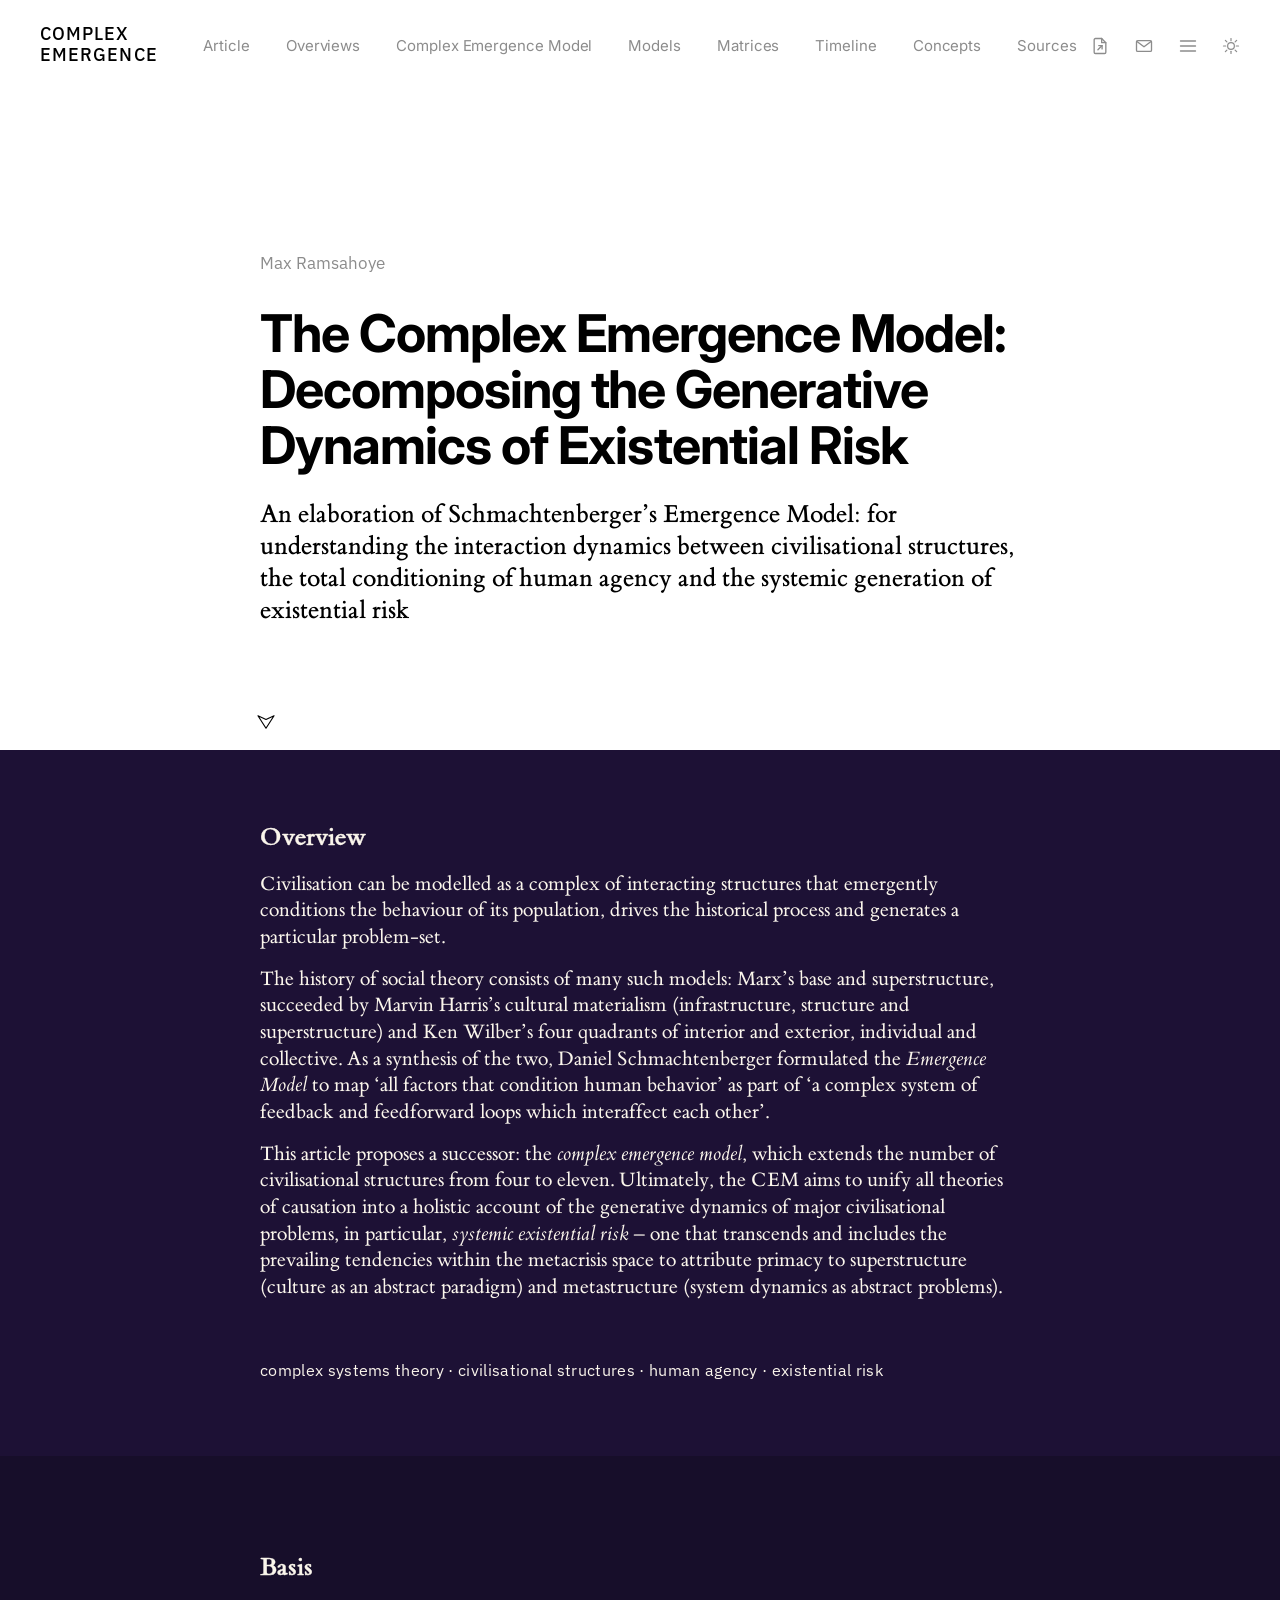
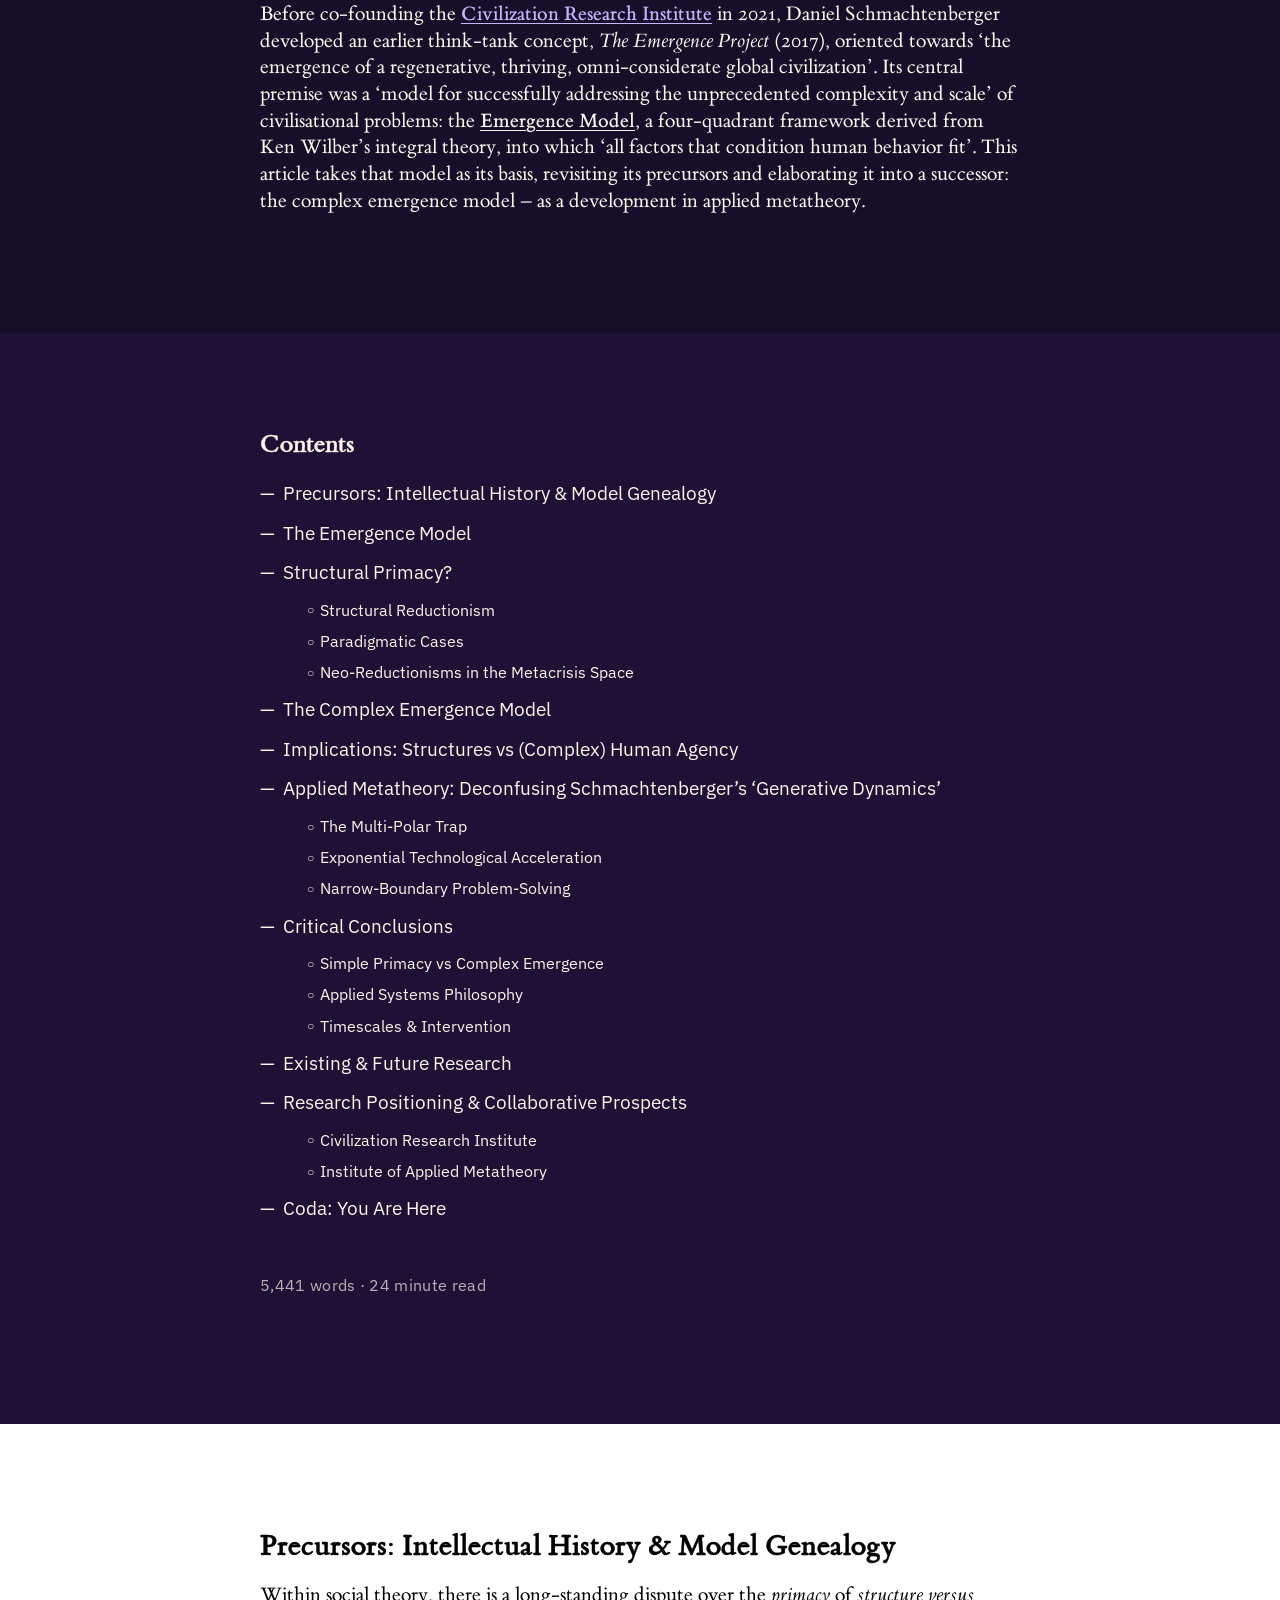
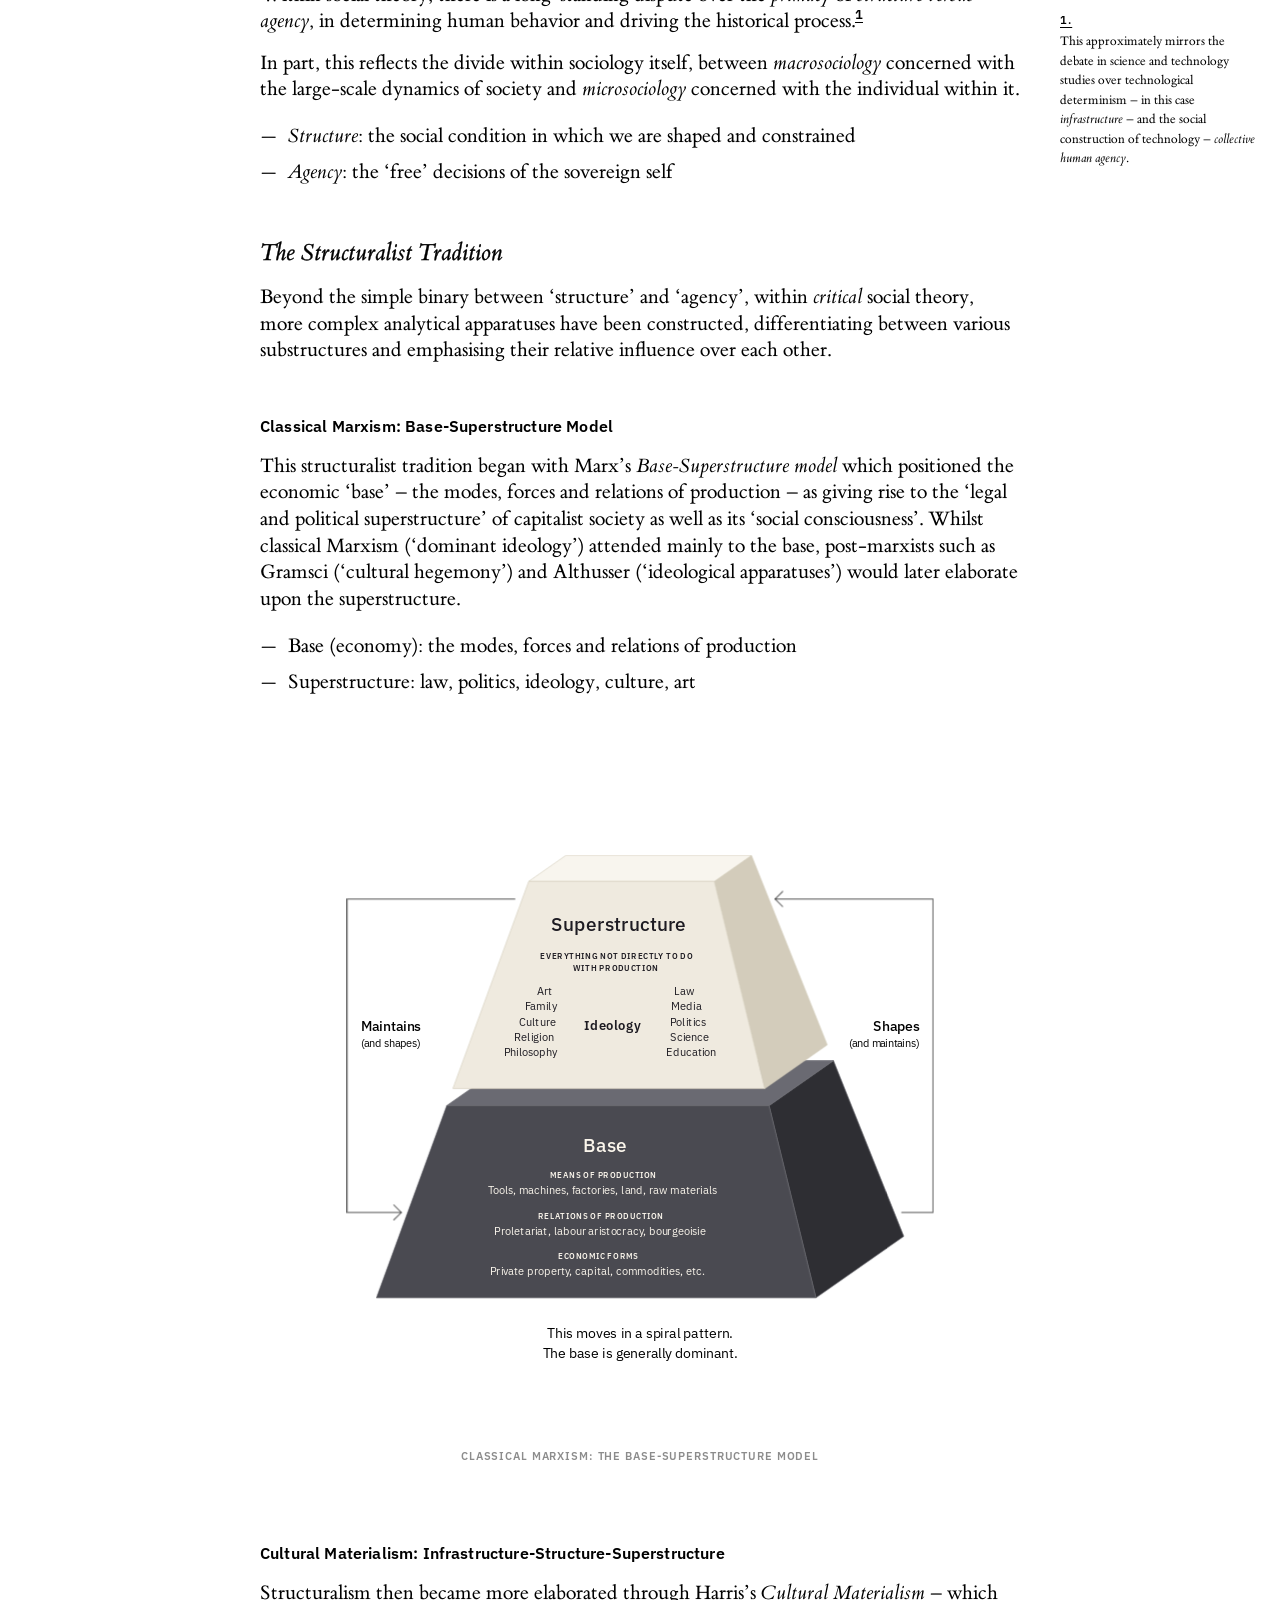
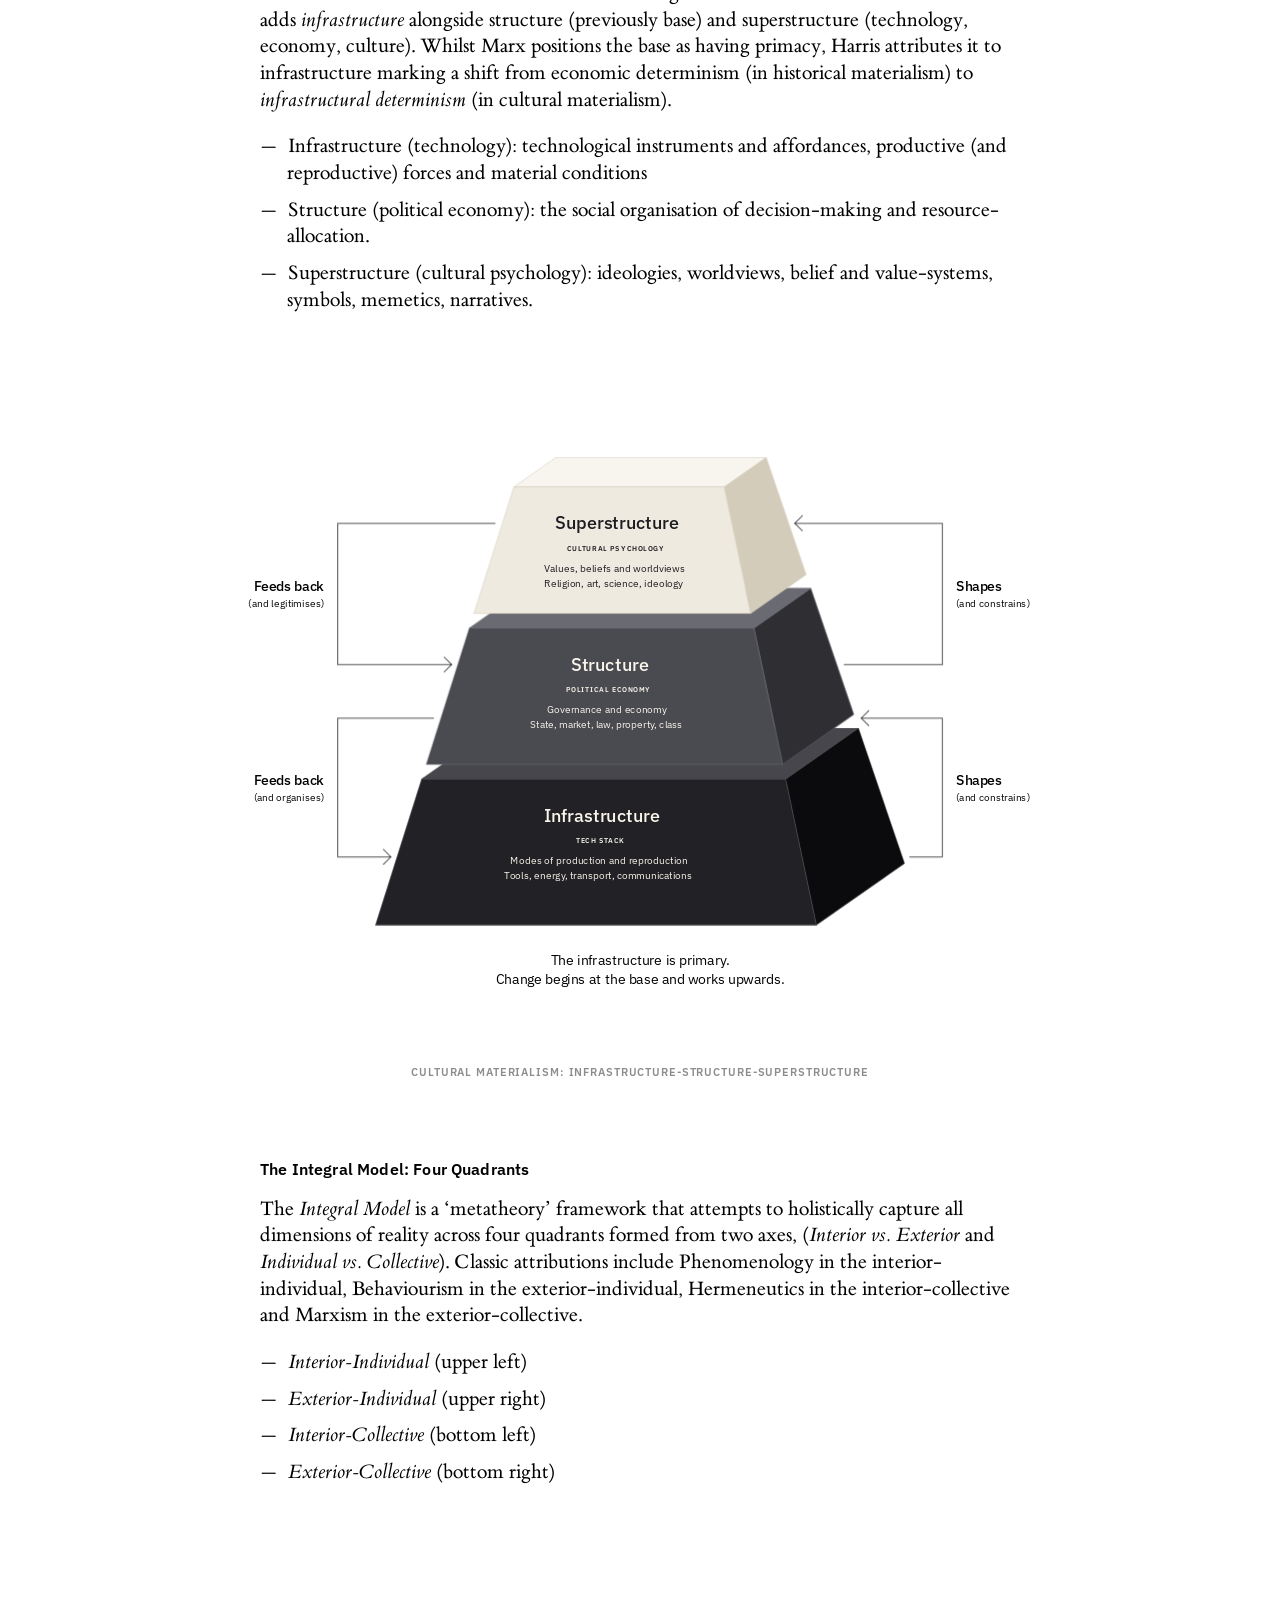
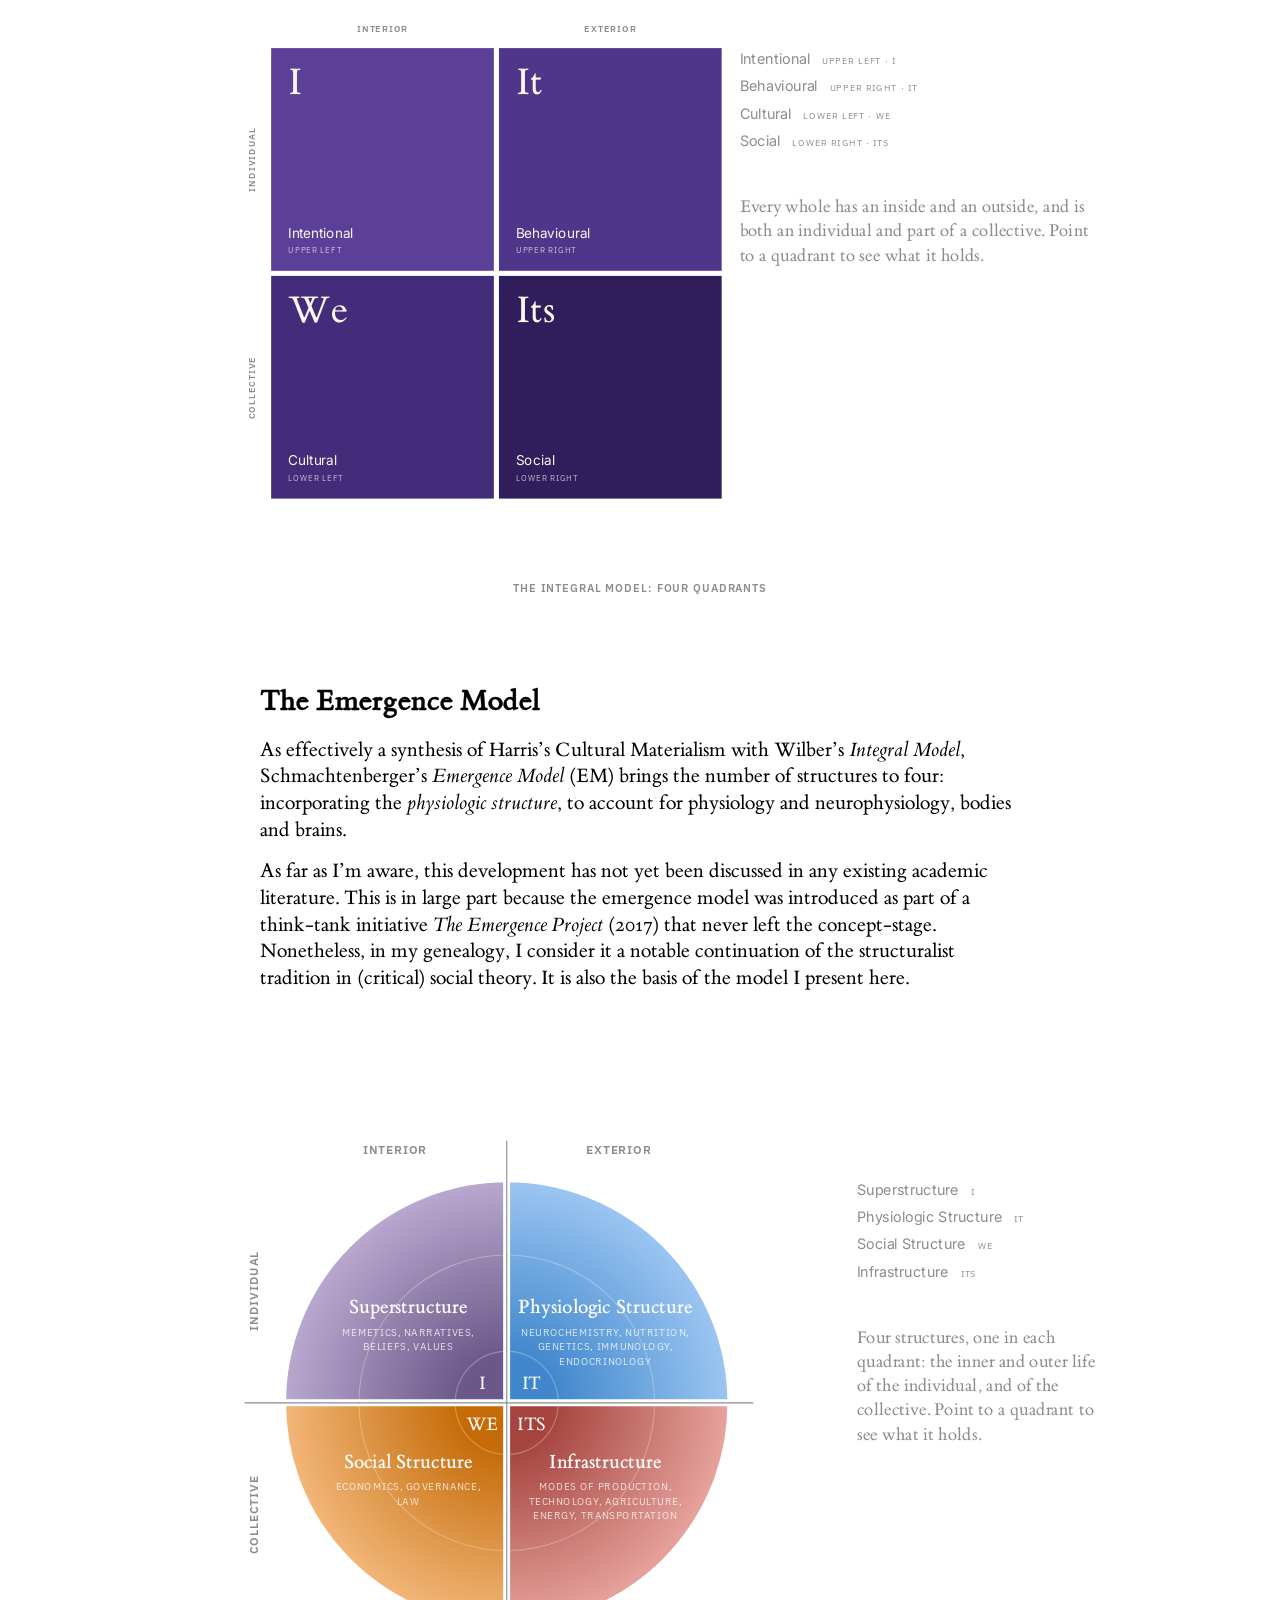
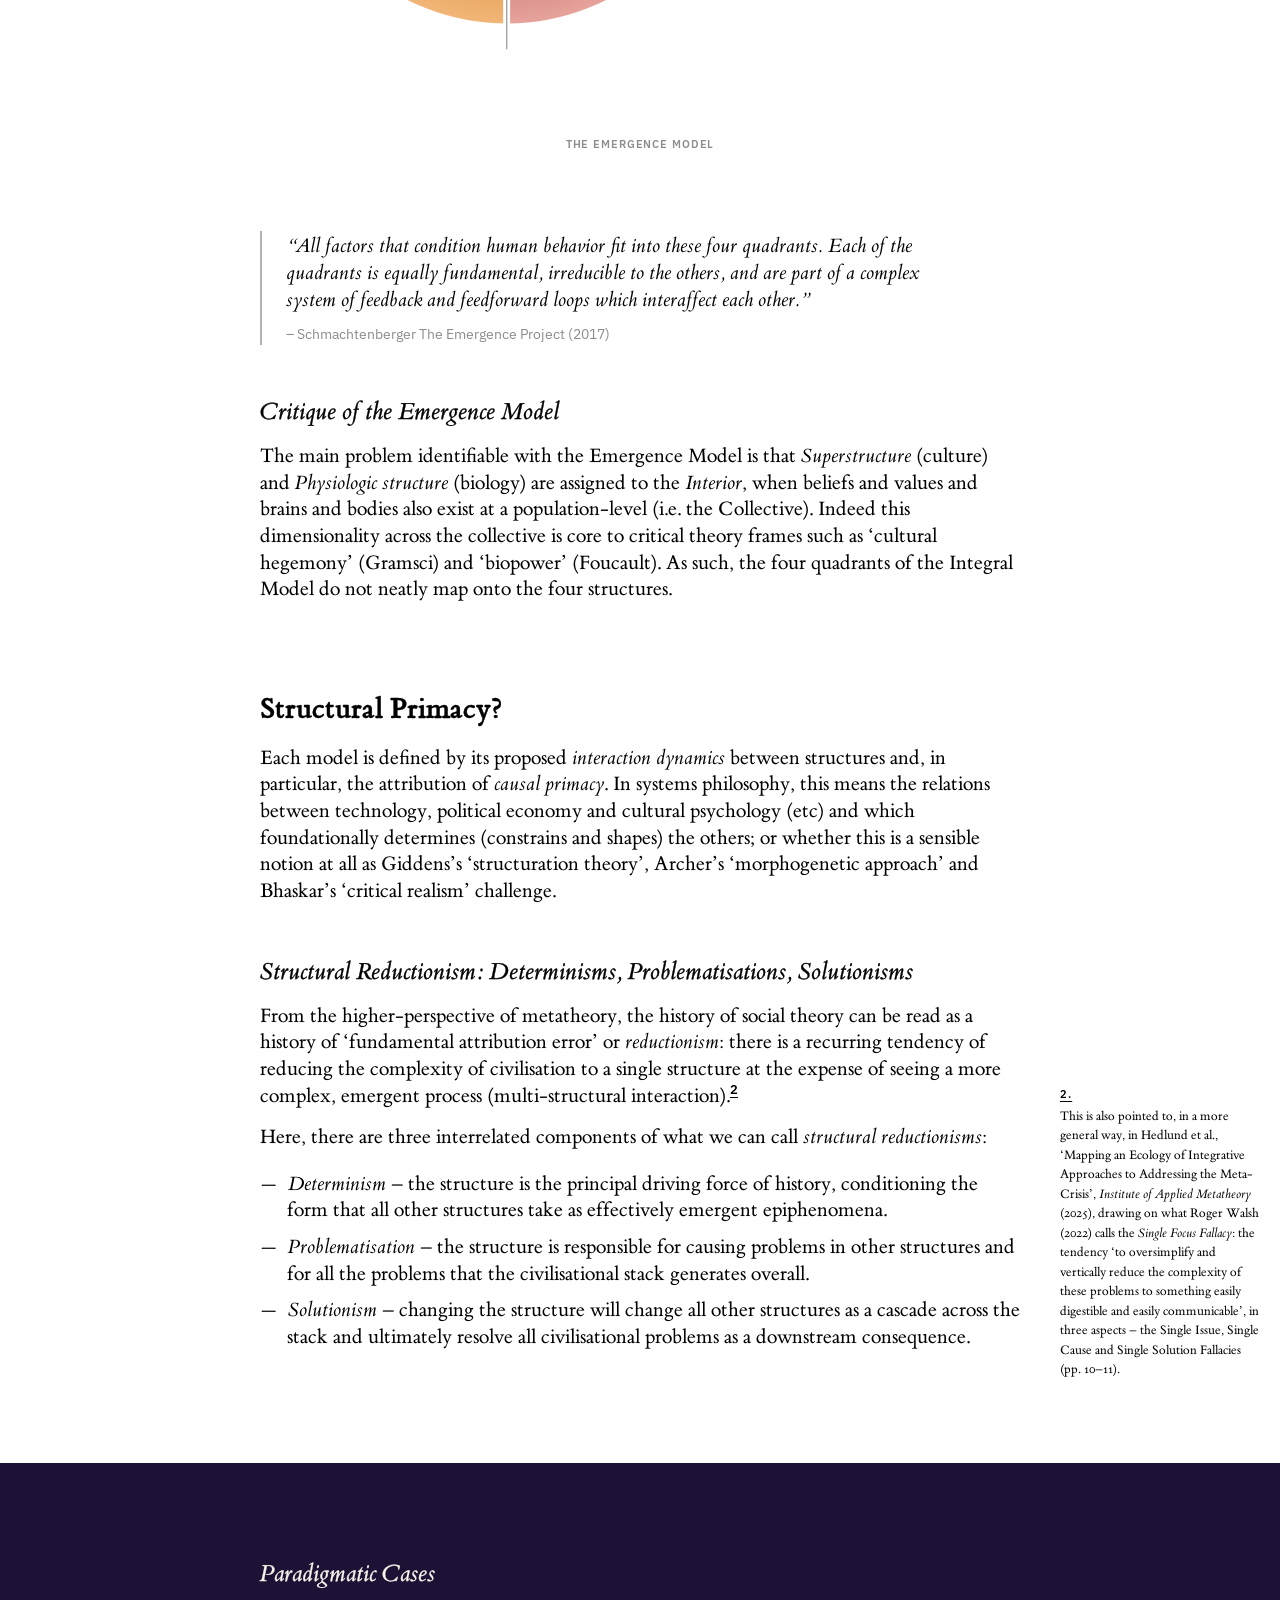
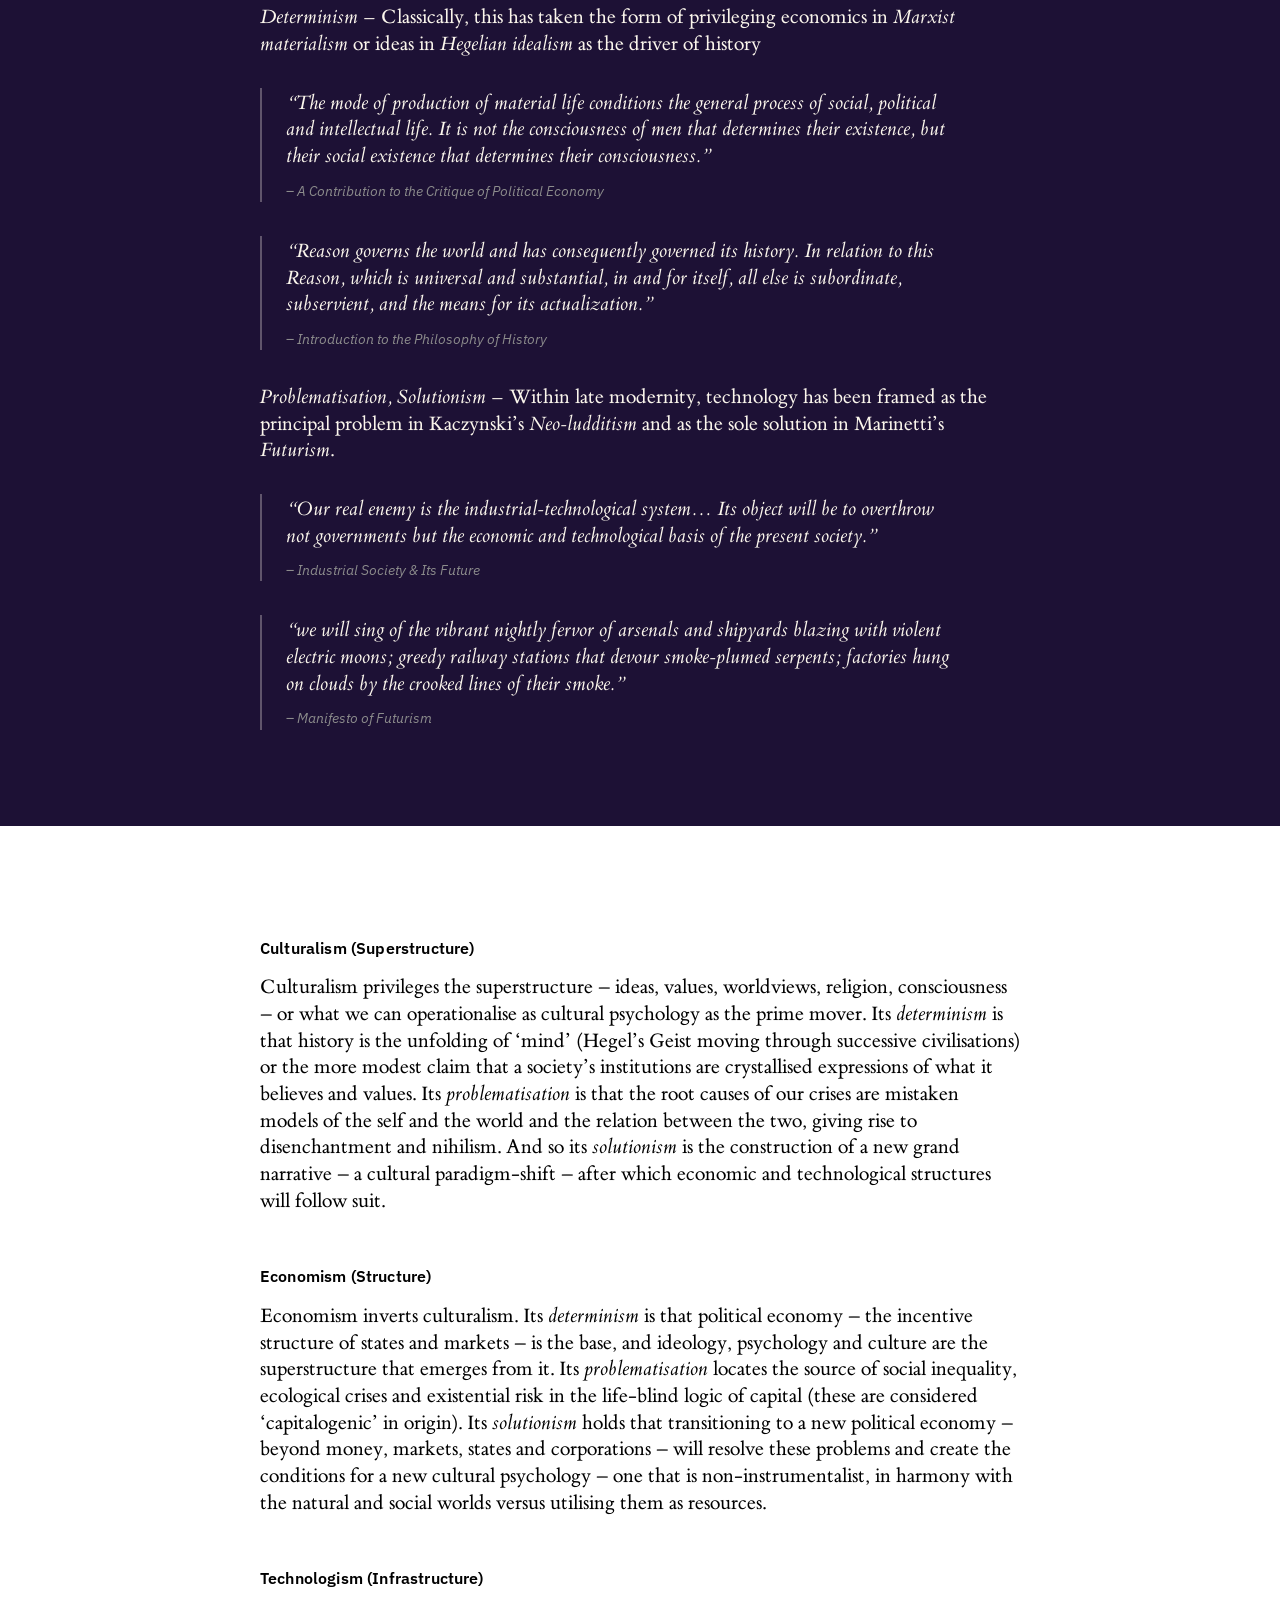
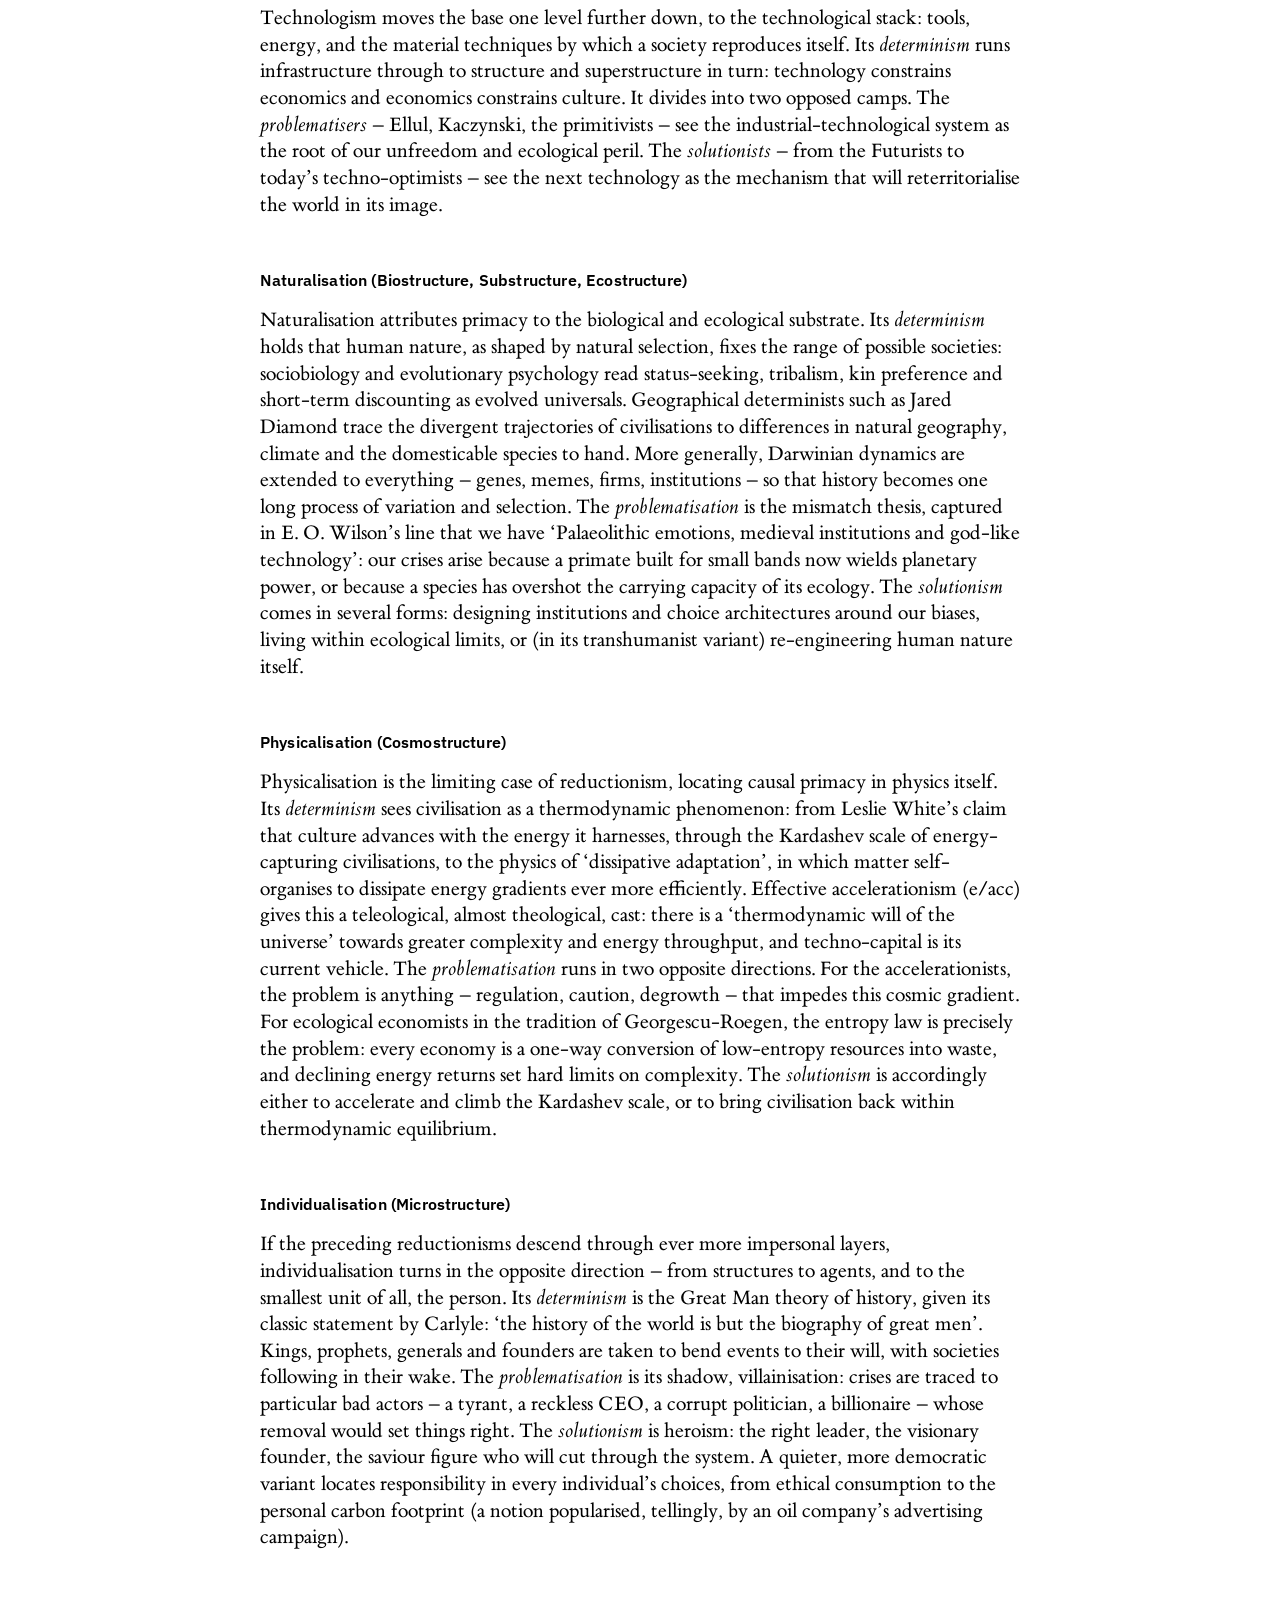
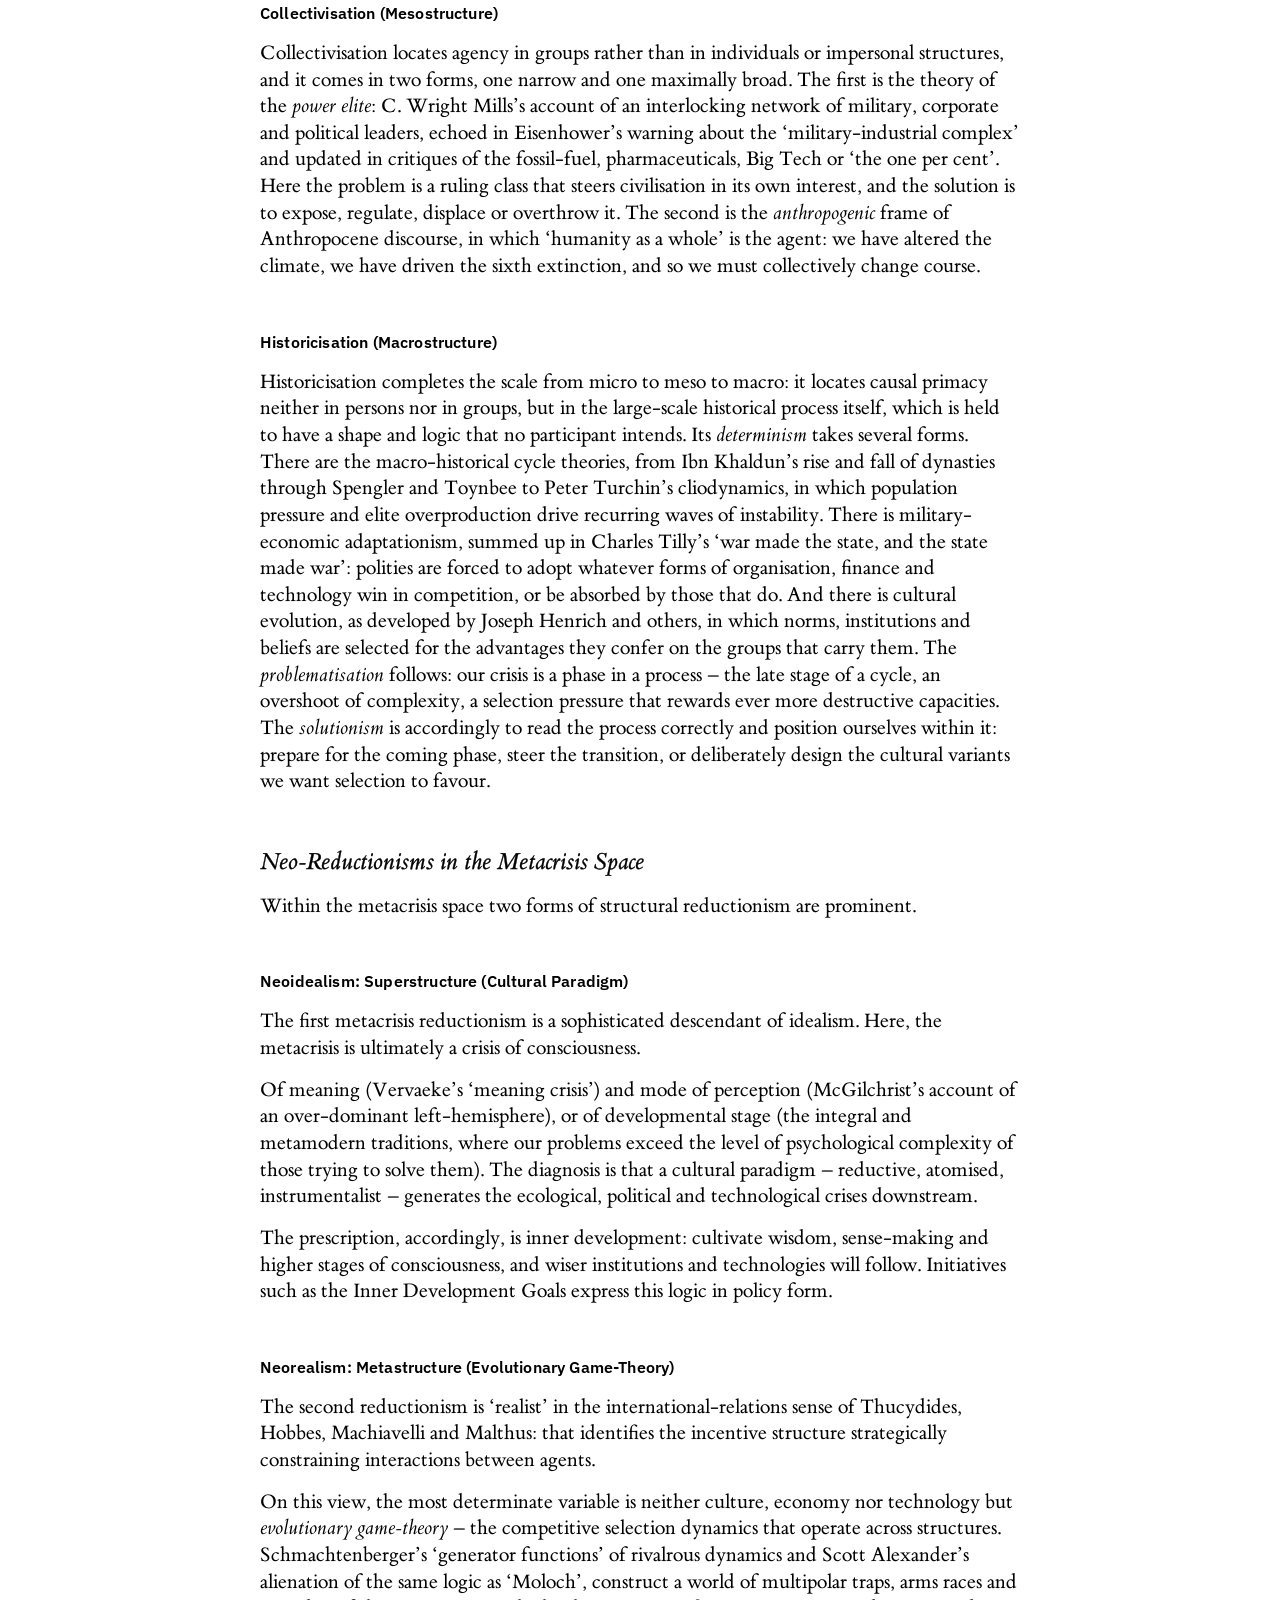
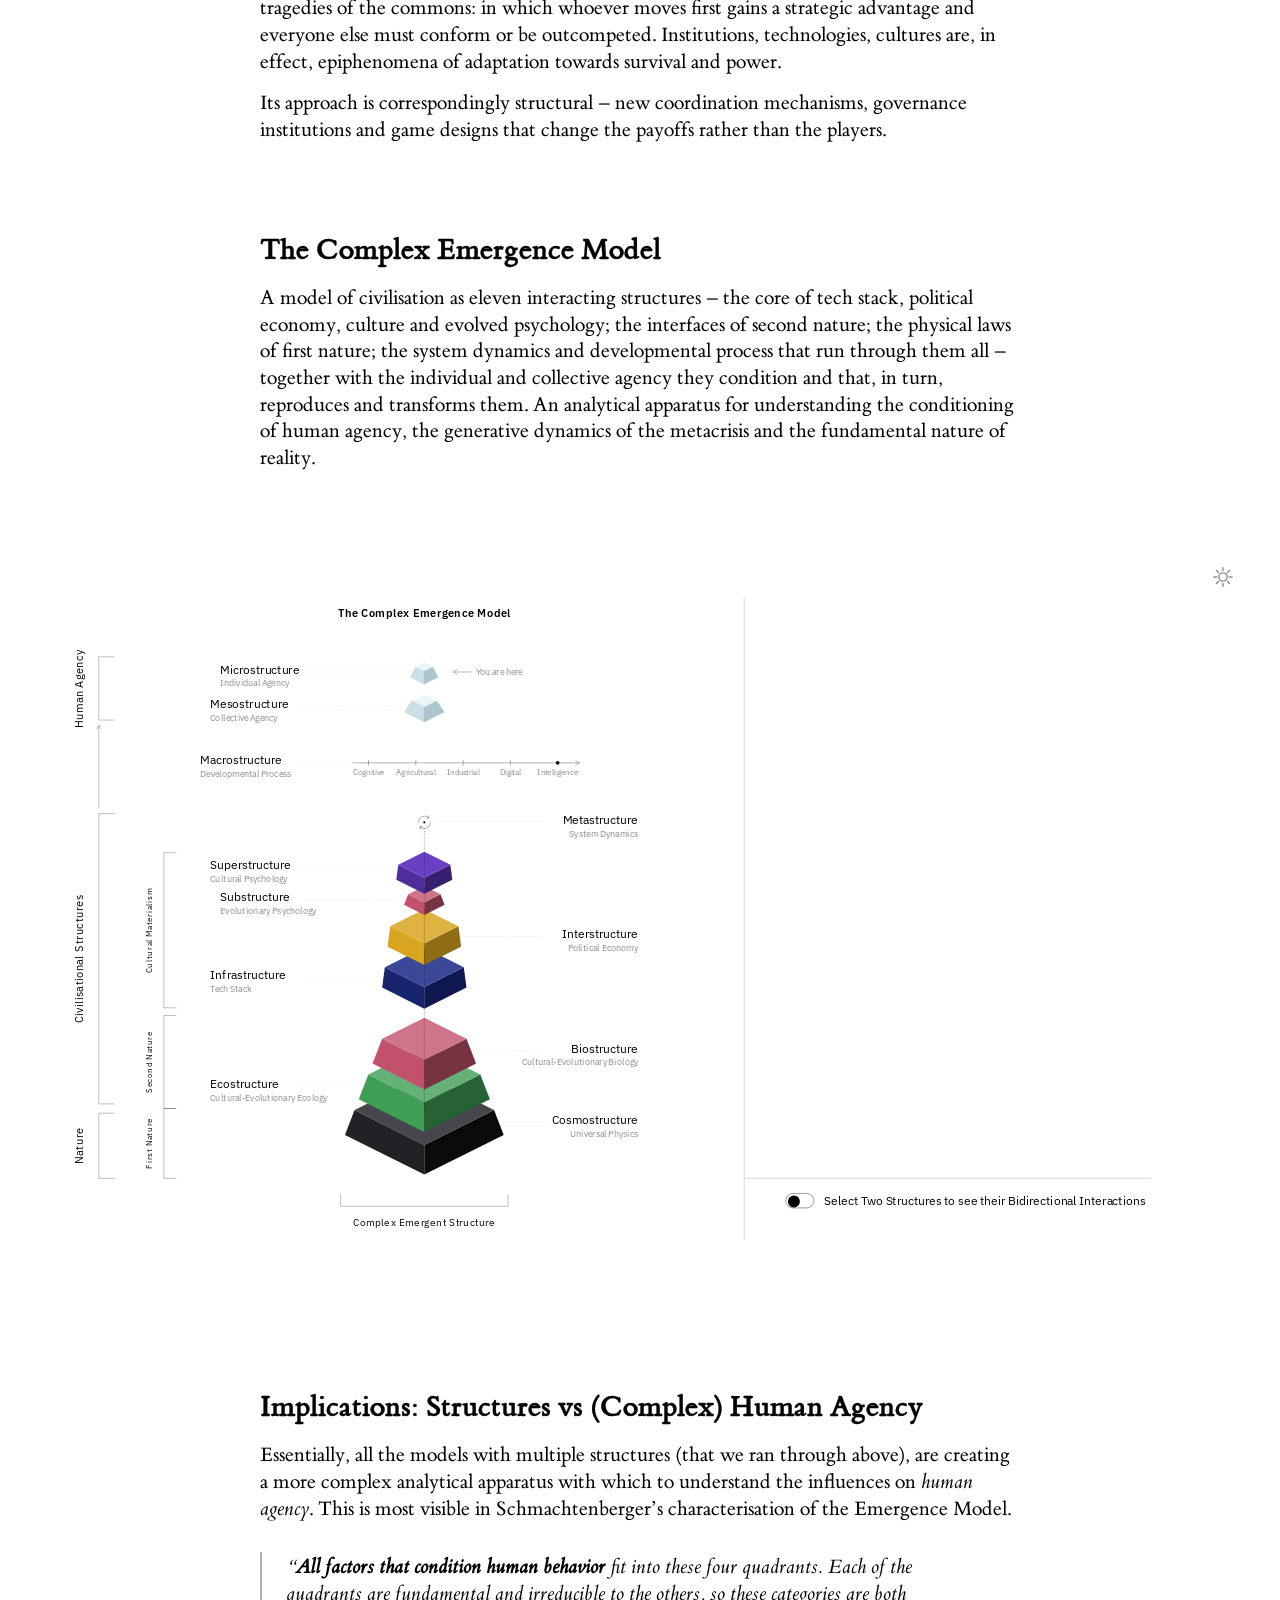
==== commit e2341190: "Research: uniting Schmachtenberger's New Economics and Joseph's Integral; PDF regenerated Co-Authore" ====
--- a/index.html
+++ b/index.html
@@ -2939,7 +2939,7 @@
 
               <p>My existing research follows this approach. Each piece is multi-structural, but each takes one structure as its emphasis:</p>
 
-              <ul class="dash-list live-list"><li><em>Infrastructure</em>: <a href="https://globalmaximum.substack.com/p/still-in-search-of-the-third-attractor" target="_blank" rel="noopener">Still in Search of the Third Attractor?</a> &ndash; dystopia-resistant (democratic, decentralised, defensive) surveillance system design as a missing socio-technical project</li><li><em>Structure</em>: <a href="https://globalmaximum.substack.com/p/economic-transition" target="_blank" rel="noopener">The Design of a (Post-)Transitional World-System</a> &ndash; uniting Schmachtenberger&rsquo;s New Economics and Joseph&rsquo;s integral design</li><li><em>Superstructure</em>: <a href="https://maxramsahoye.github.io/mechanicsofmetautopia.ai/" target="_blank" rel="noopener">The Mechanics of Meta-Utopia?</a> &ndash; Nozick&rsquo;s libertarian meta-utopia revisited in light of post-AGI cultural dynamics, defensive accelerationism and pluralistic alignment</li></ul>
+              <ul class="dash-list live-list"><li><em>Infrastructure</em>: <a href="https://globalmaximum.substack.com/p/still-in-search-of-the-third-attractor" target="_blank" rel="noopener">Still in Search of the Third Attractor?</a> &ndash; dystopia-resistant (democratic, decentralised, defensive) surveillance system design as a missing socio-technical project</li><li><em>Structure</em>: <a href="https://globalmaximum.substack.com/p/economic-transition" target="_blank" rel="noopener">The Design of a (Post-)Transitional World-System</a> &ndash; uniting Schmachtenberger&rsquo;s New Economics and Joseph&rsquo;s Integral</li><li><em>Superstructure</em>: <a href="https://maxramsahoye.github.io/mechanicsofmetautopia.ai/" target="_blank" rel="noopener">The Mechanics of Meta-Utopia?</a> &ndash; Nozick&rsquo;s libertarian meta-utopia revisited in light of post-AGI cultural dynamics, defensive accelerationism and pluralistic alignment</li></ul>
 
               <p>Future research would extend the model in the same way to the structures not yet given an emphasis of their own &ndash; and, above all, to their interactions.</p>
             </section>
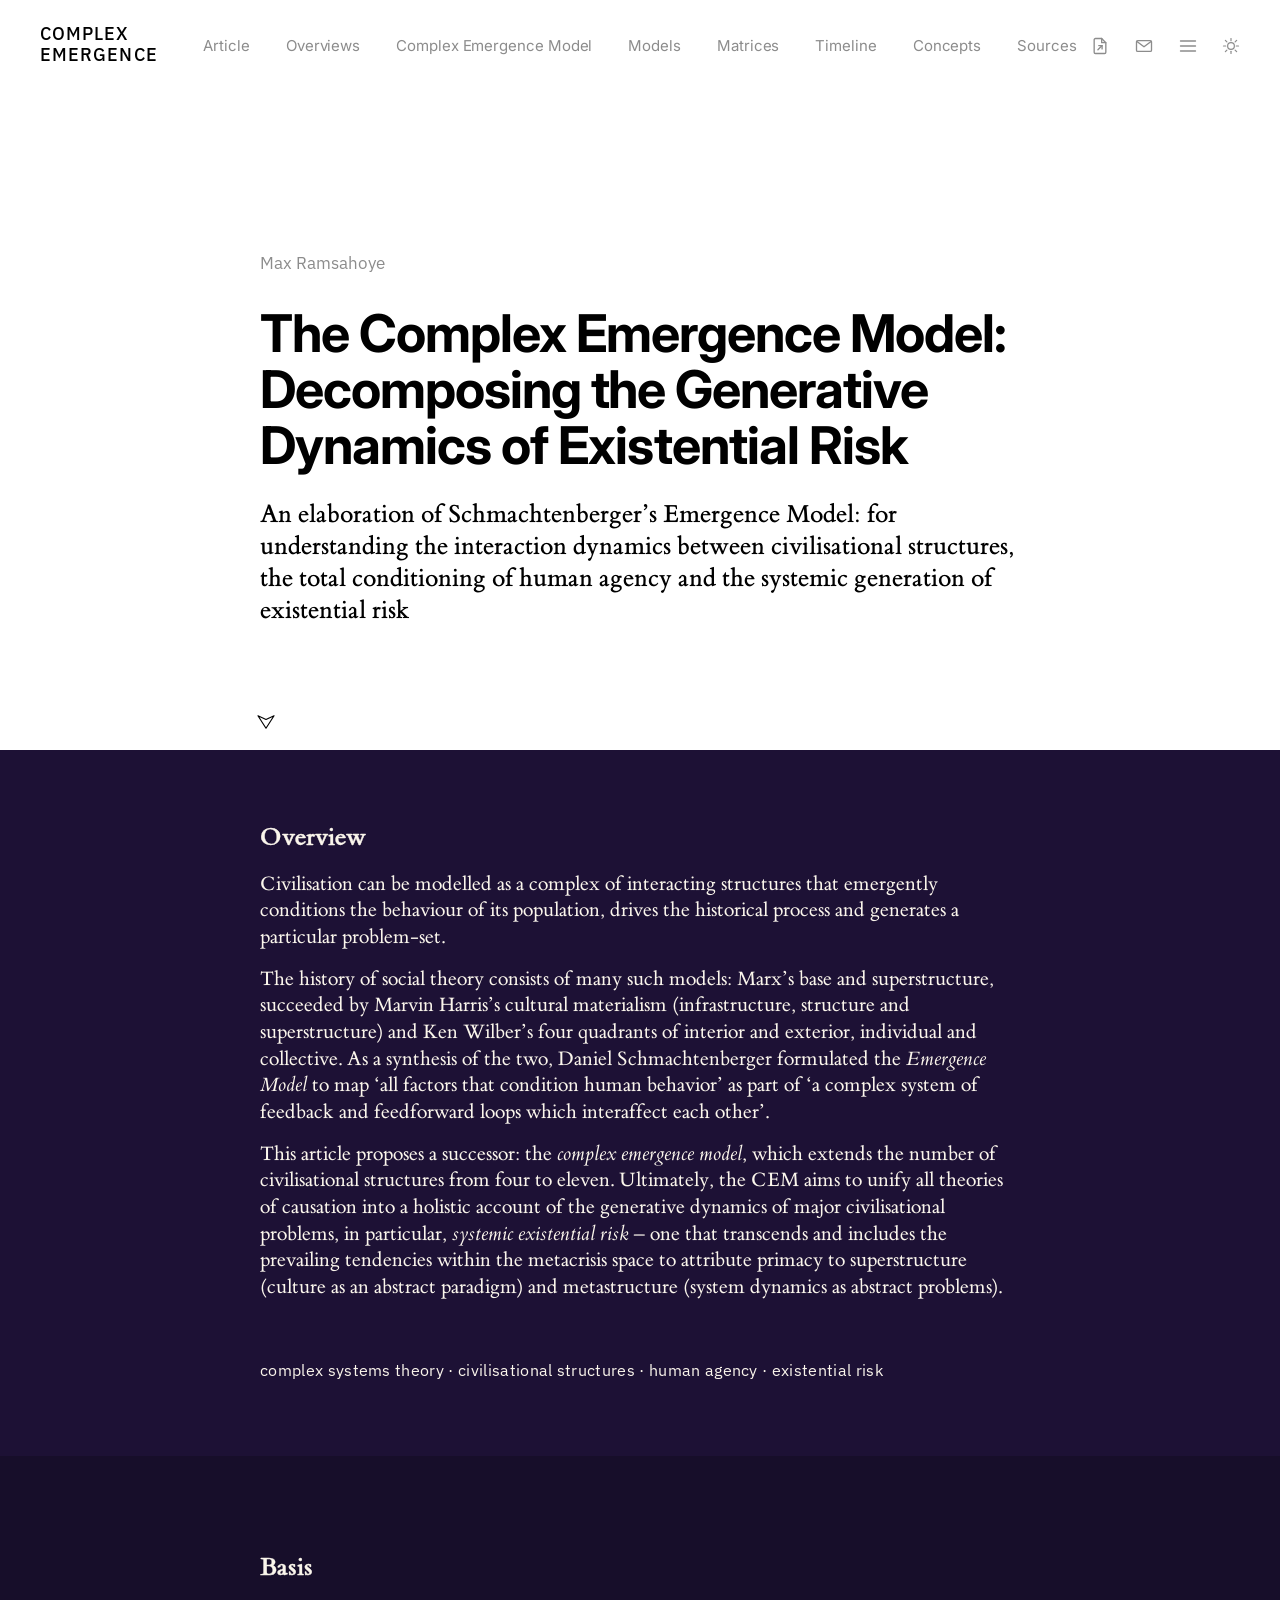
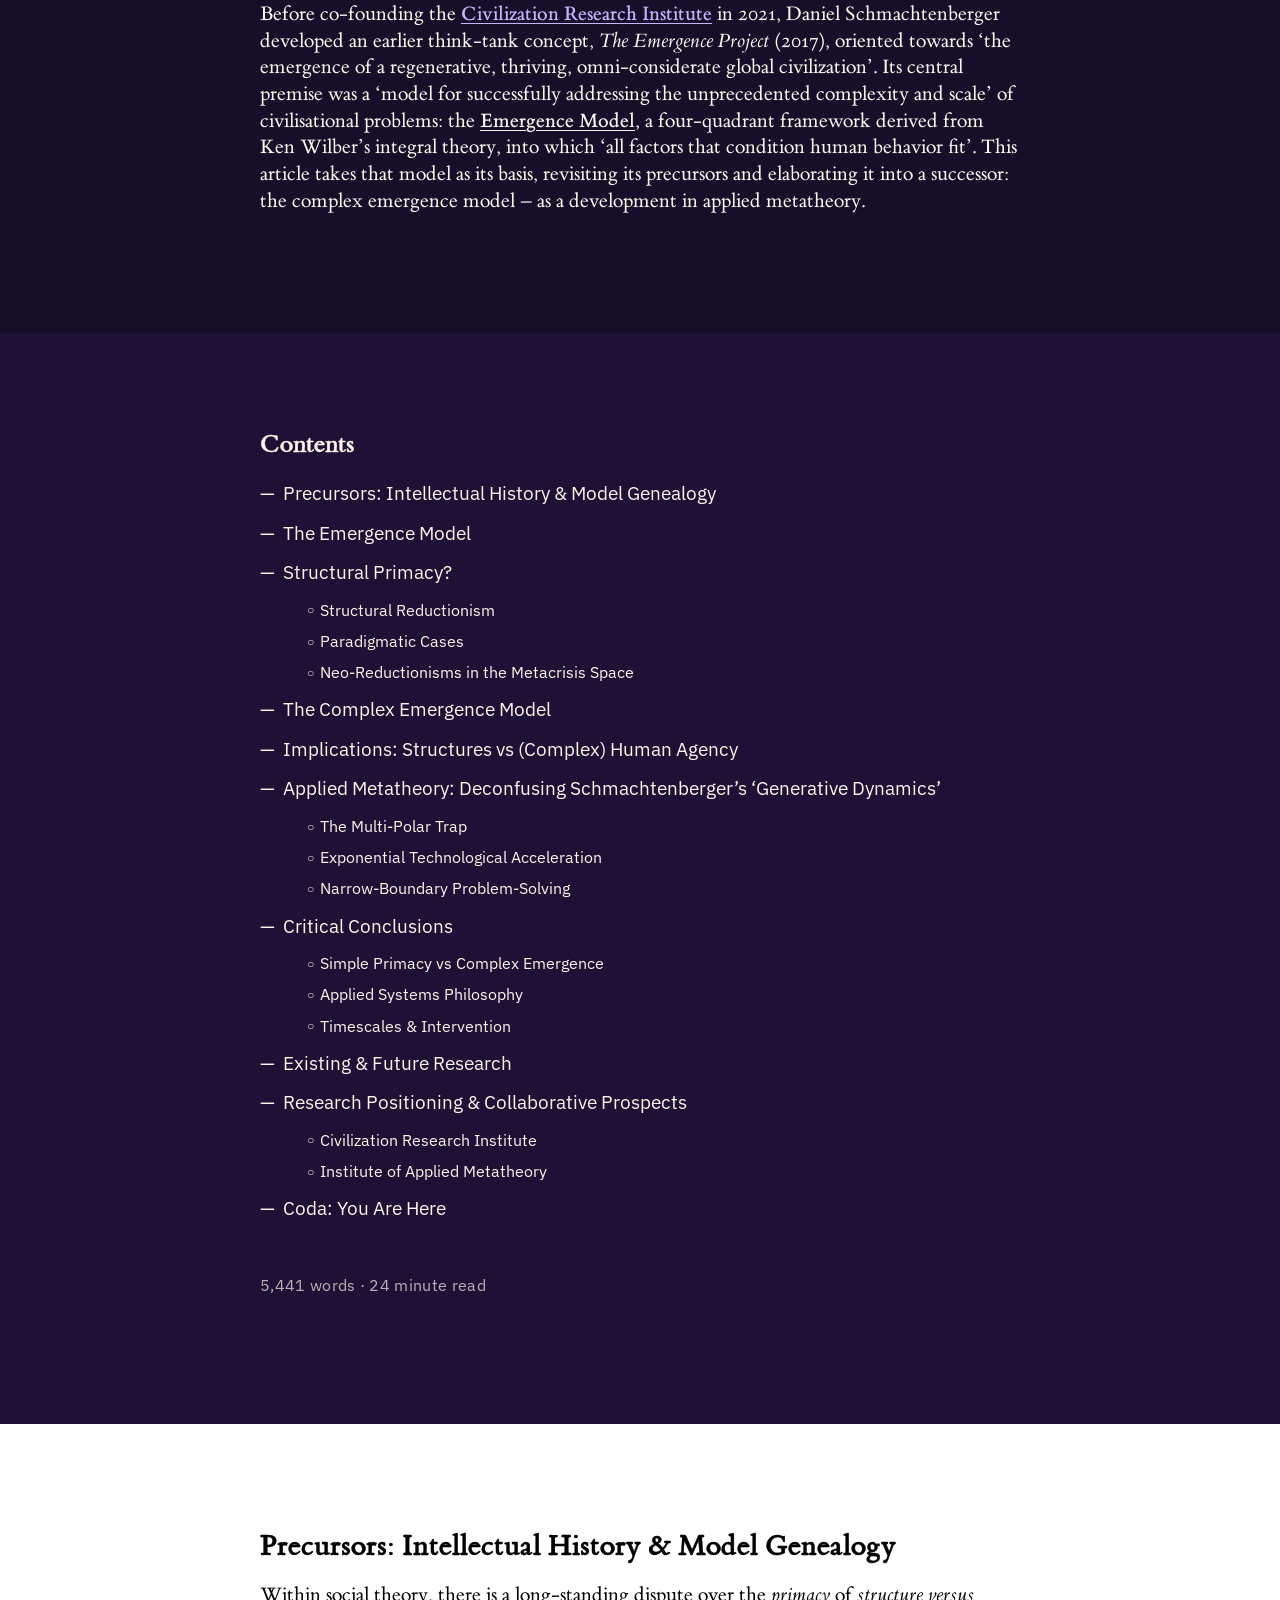
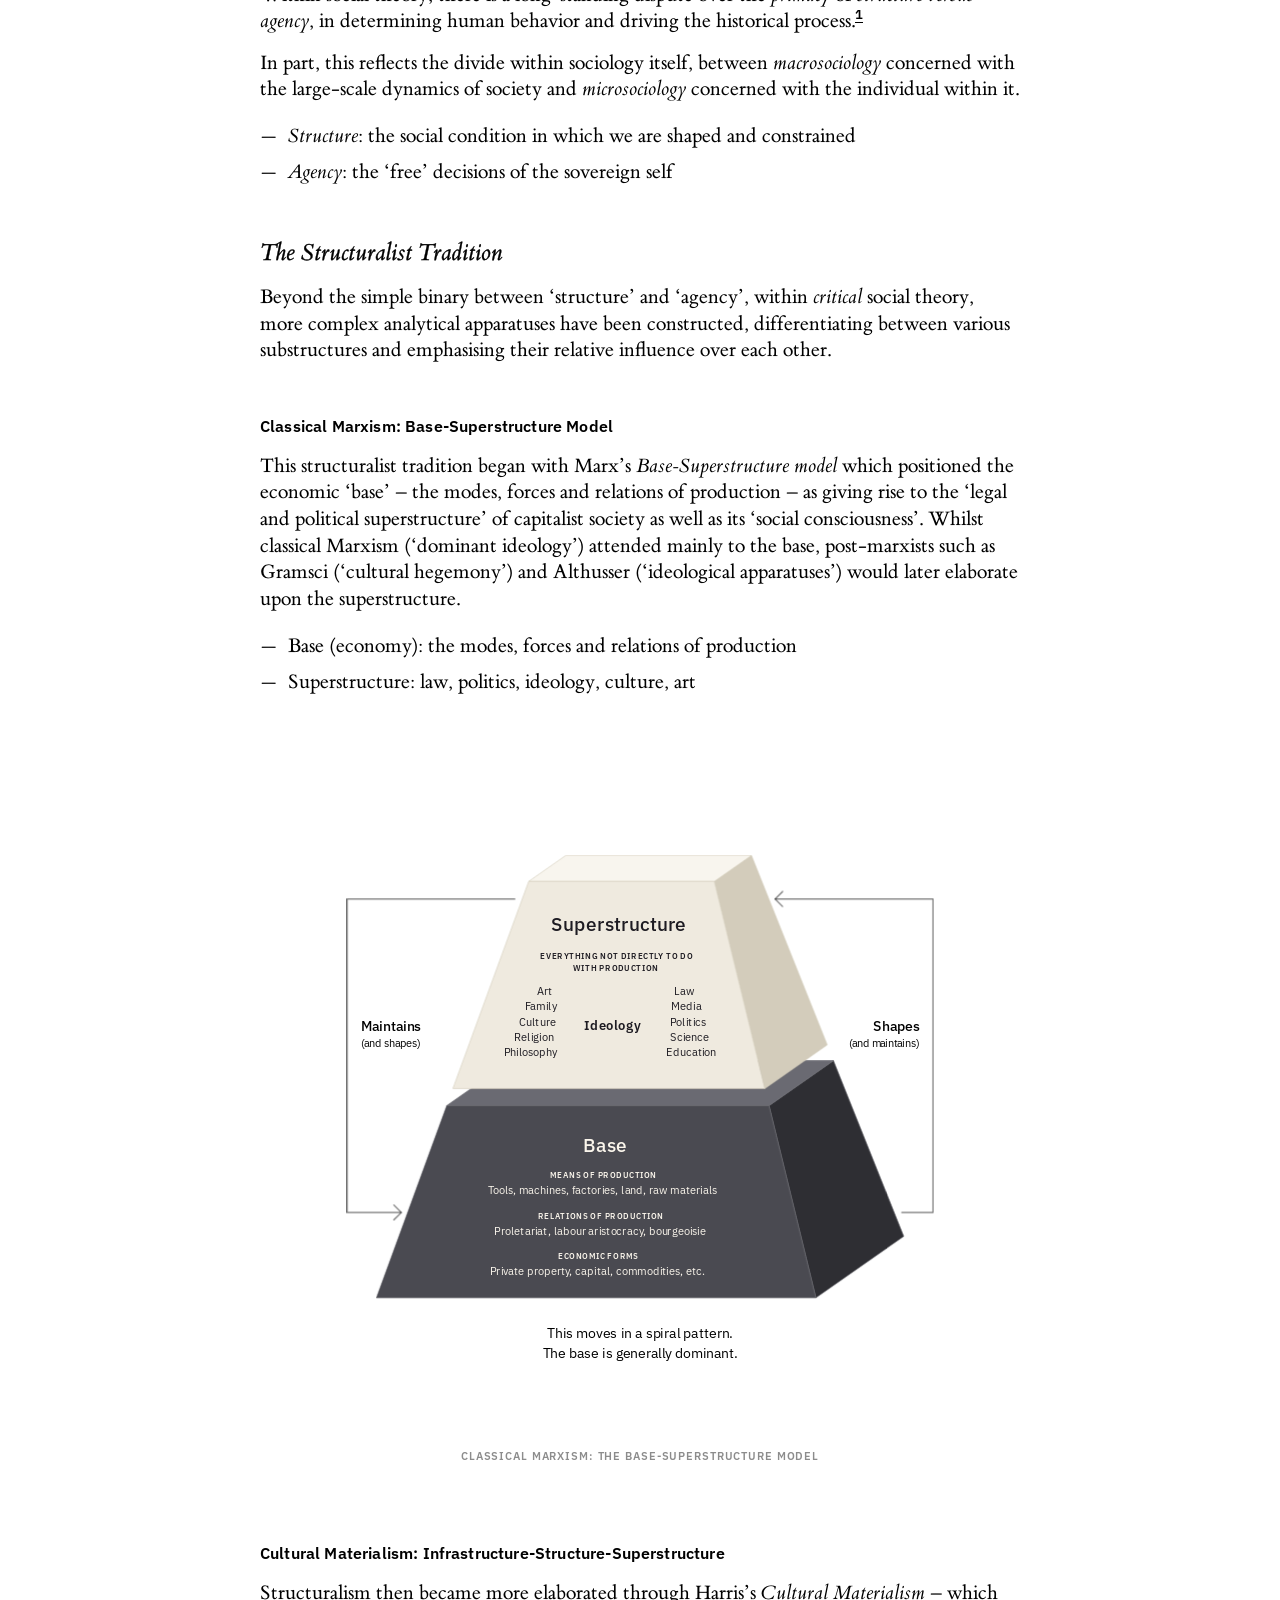
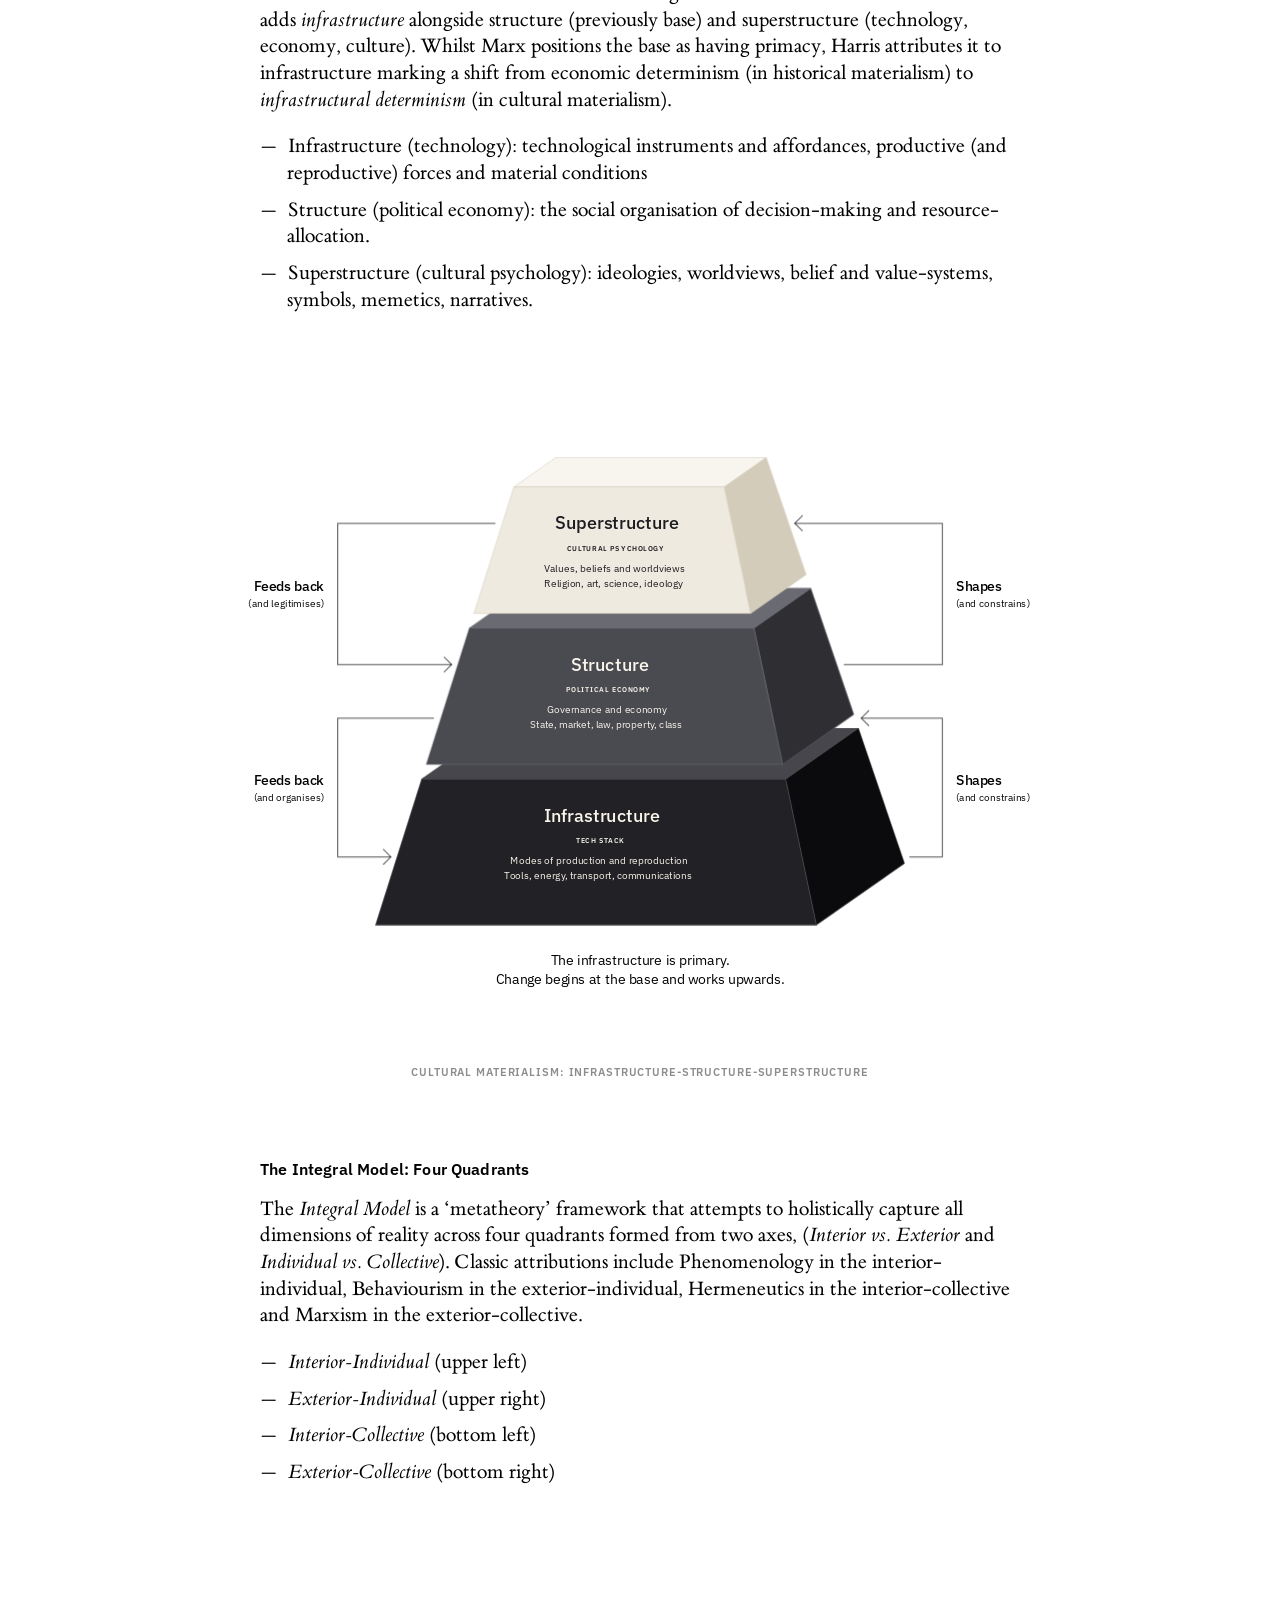
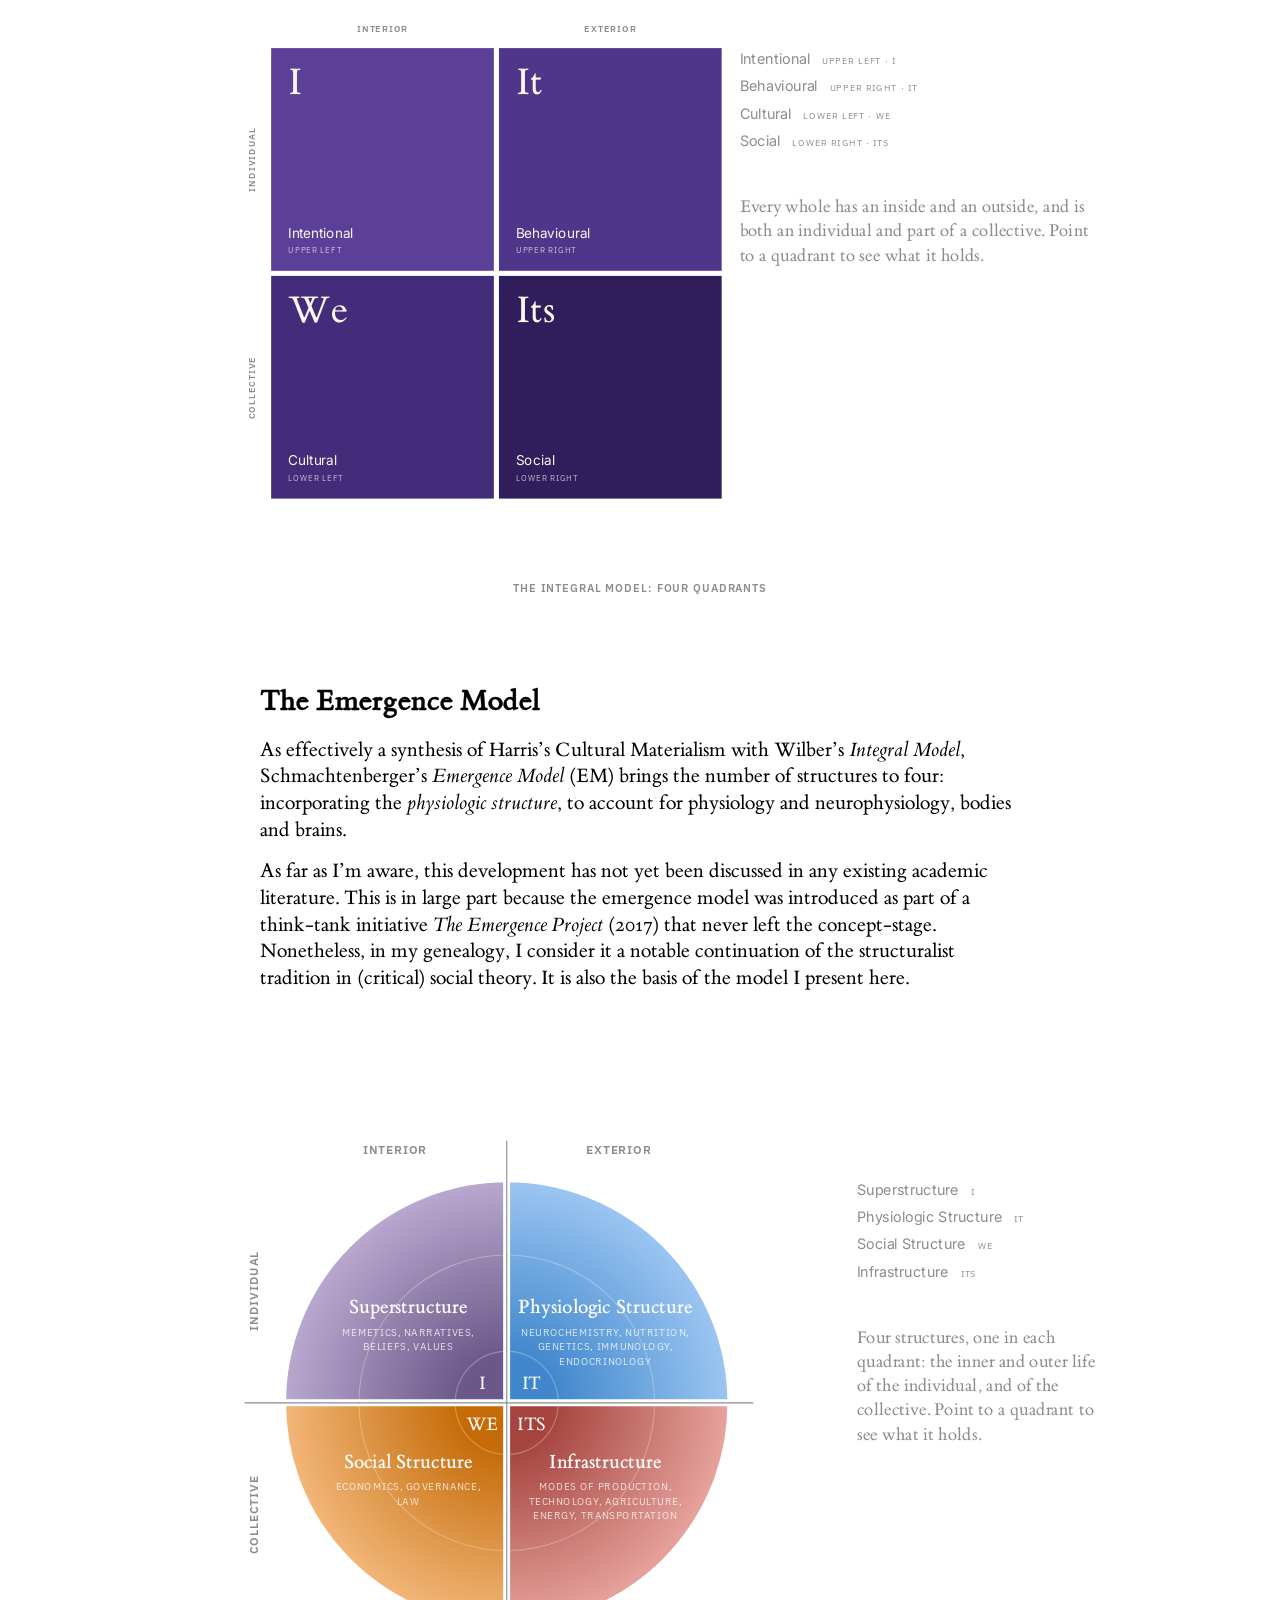
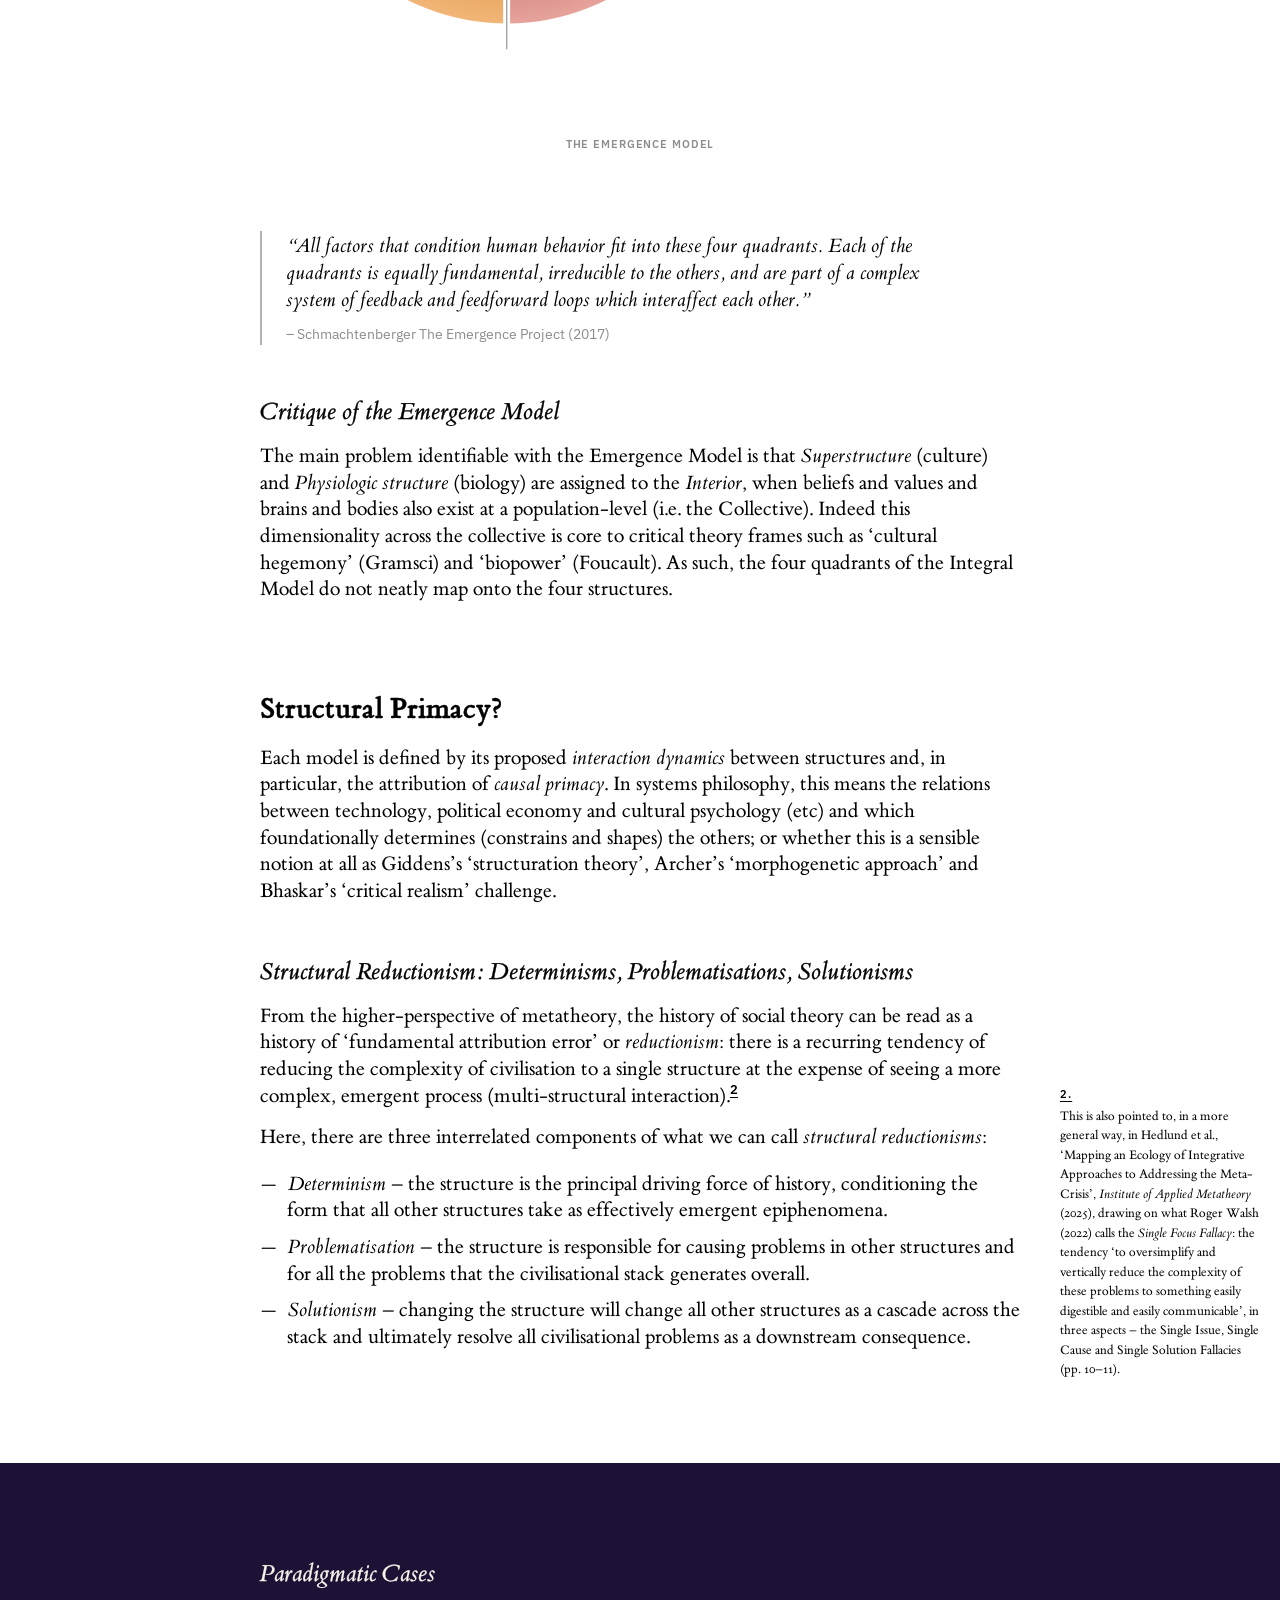
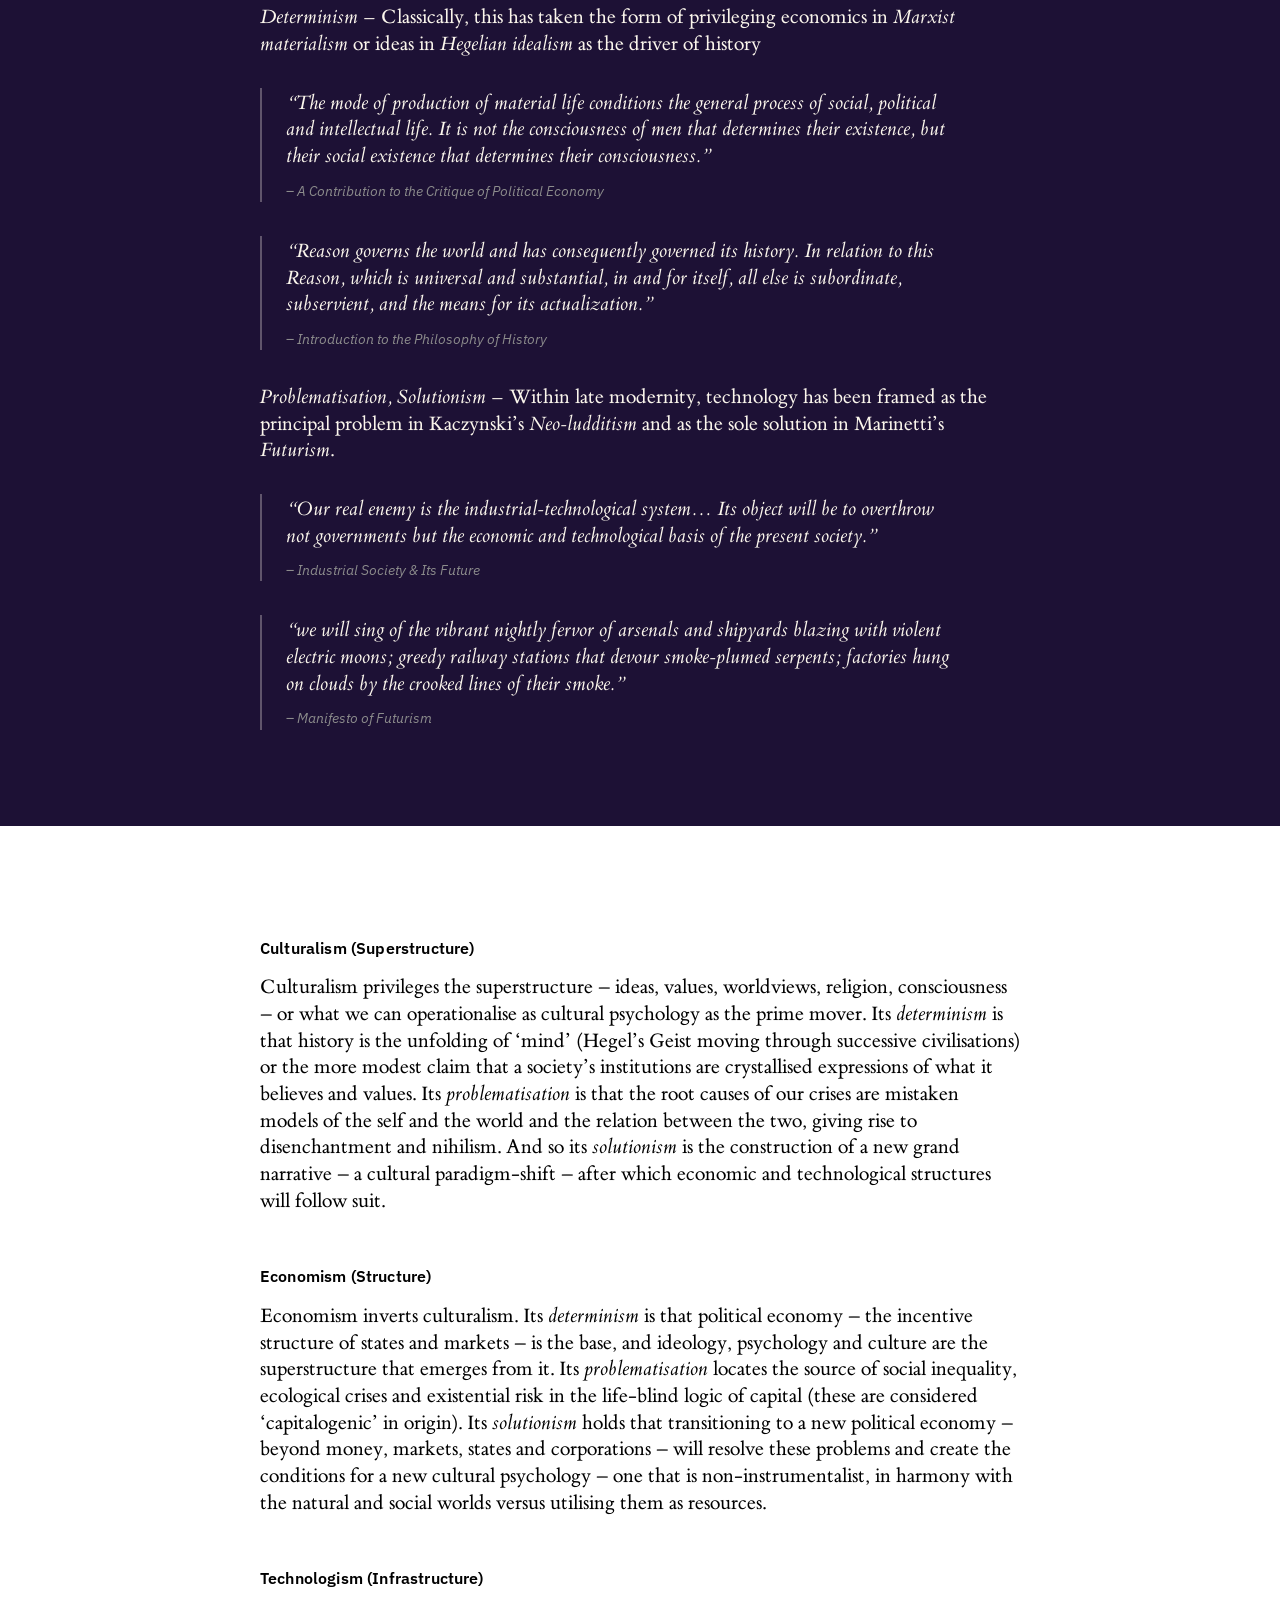
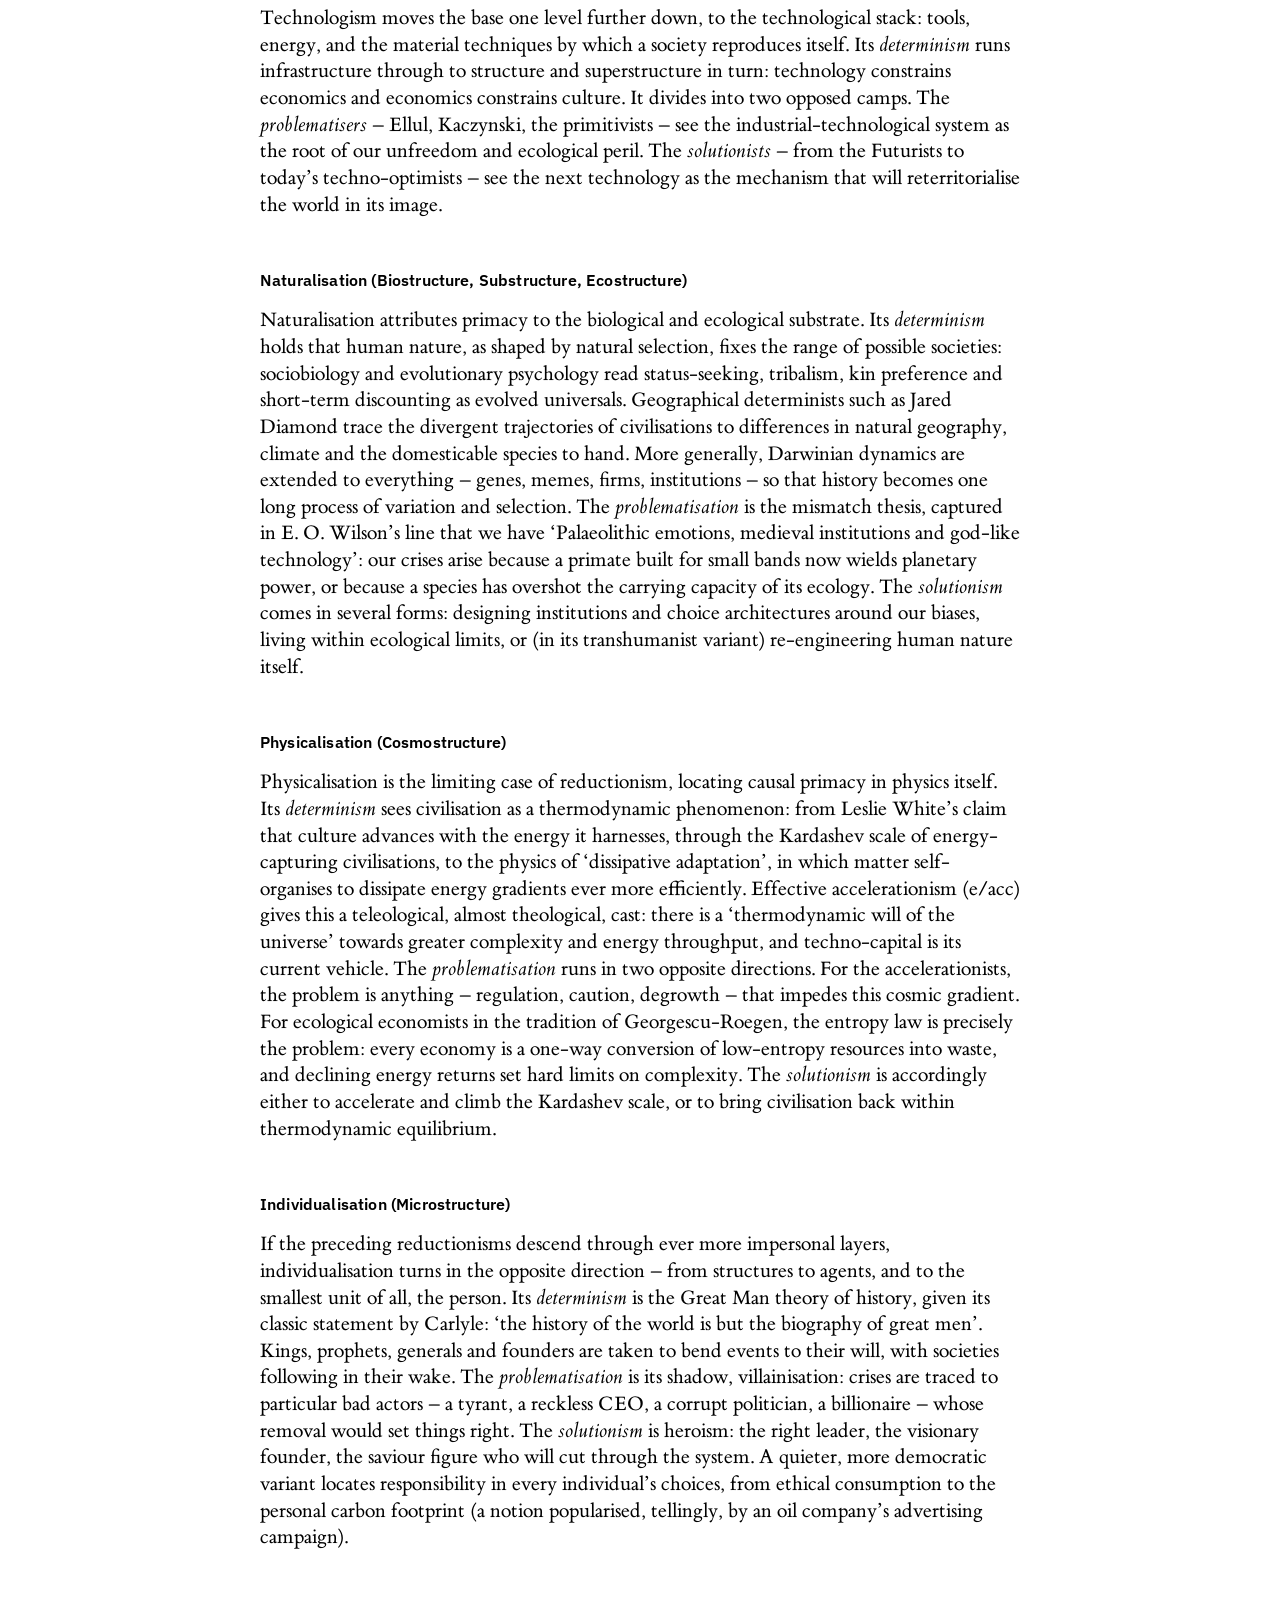
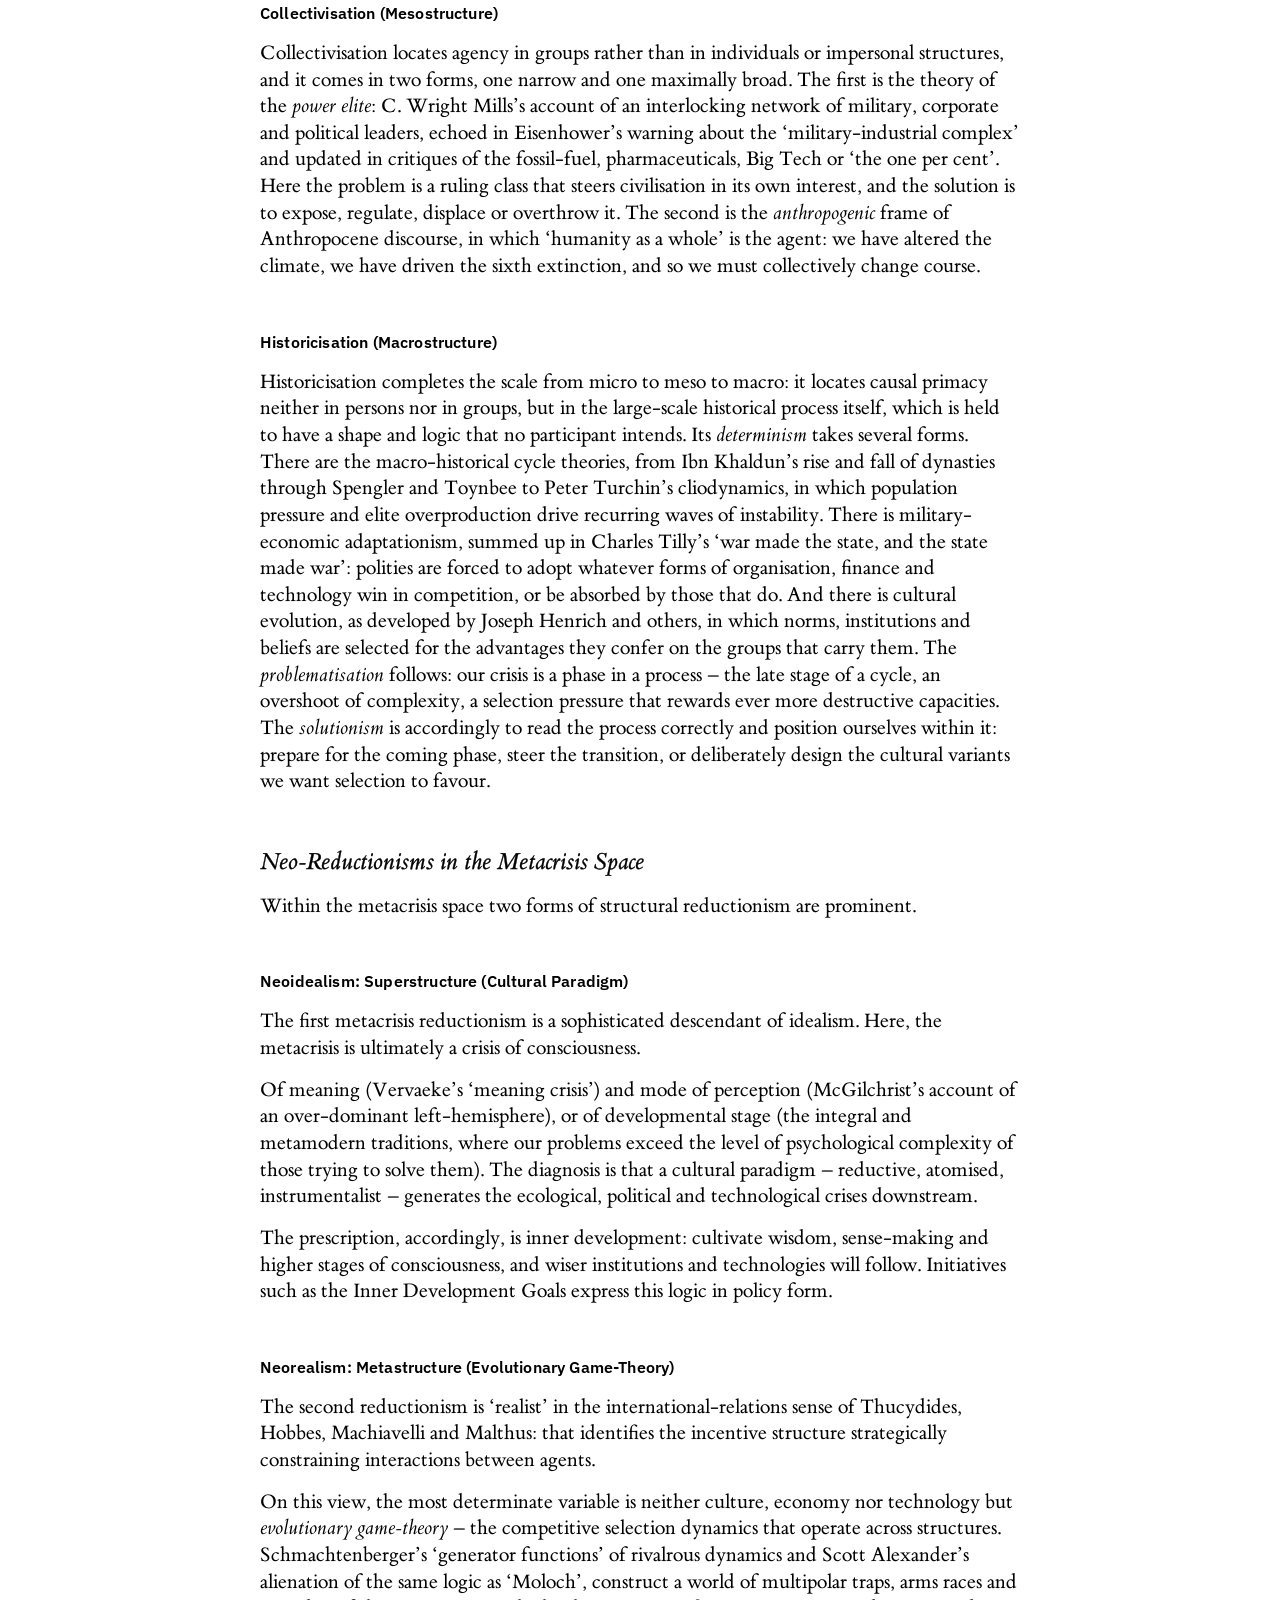
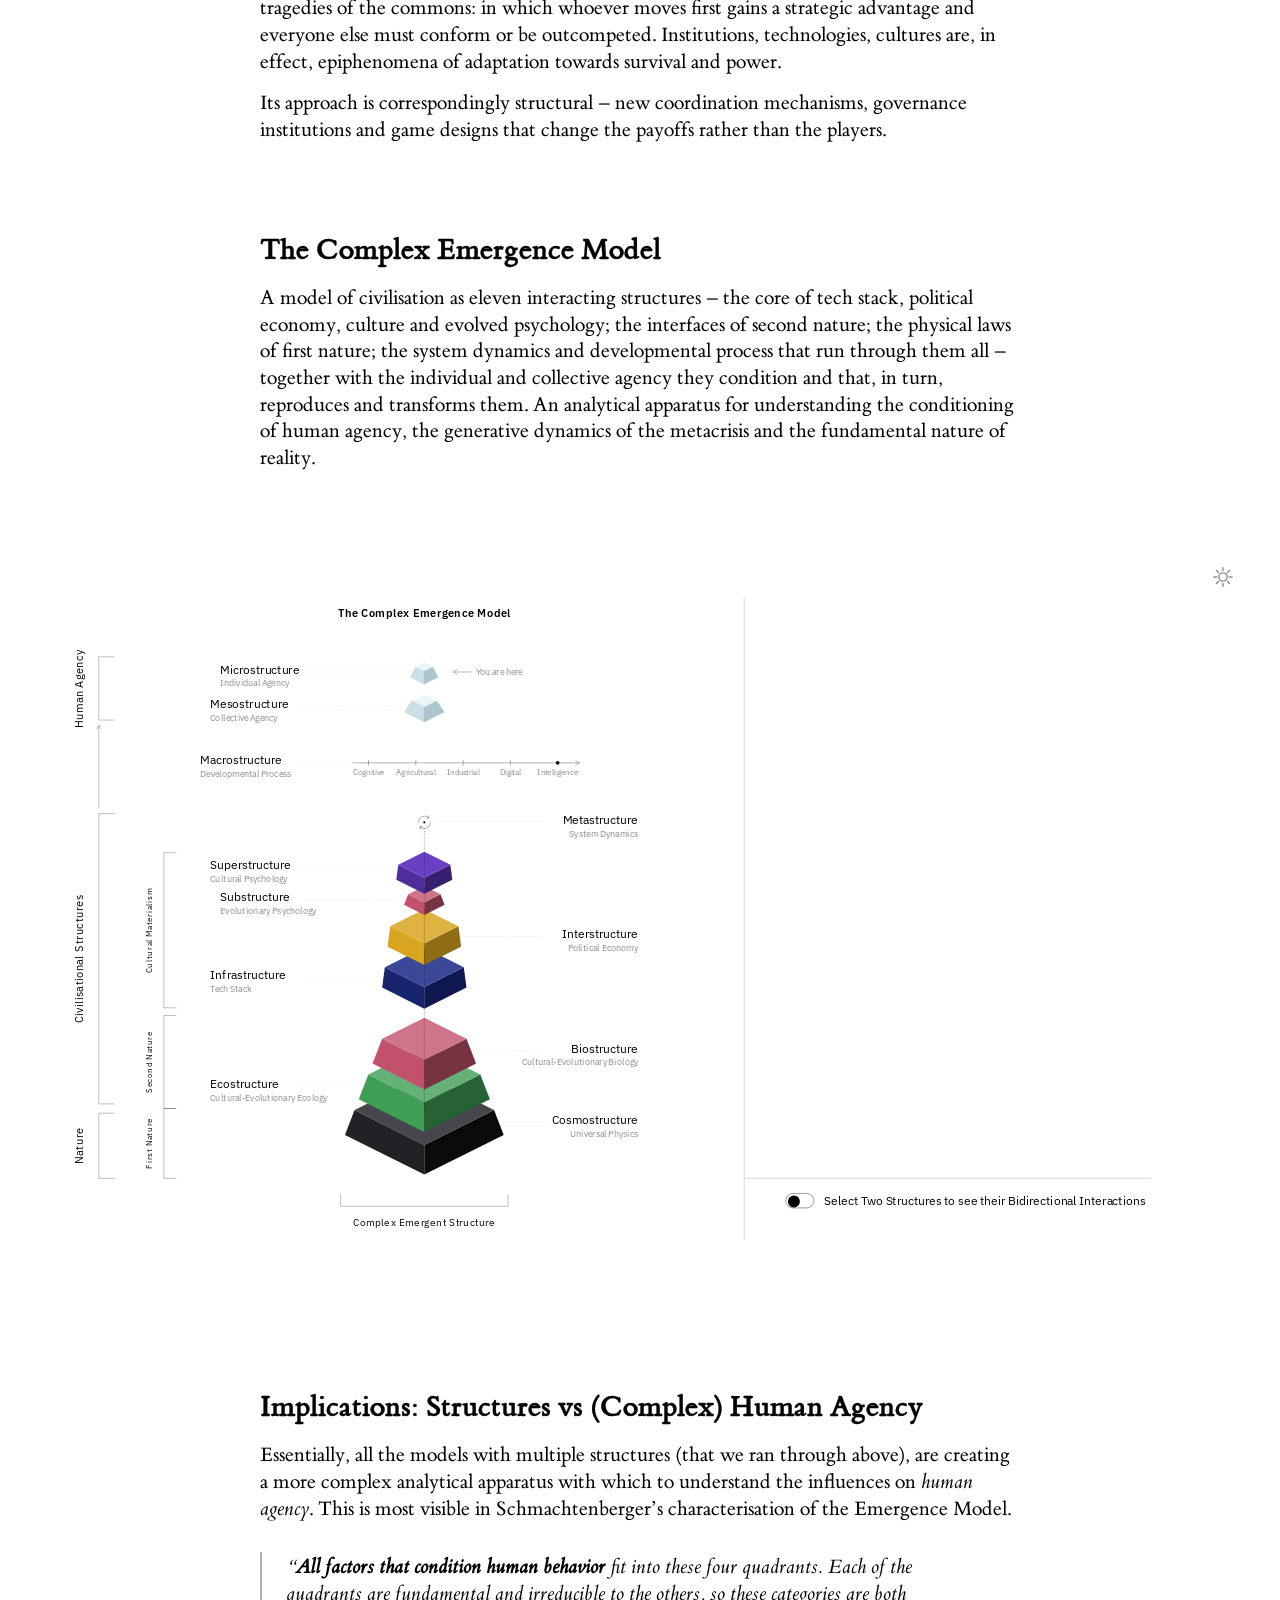
==== commit 0b55f13e: "Article: port the post-loader top-section transition from MoMU Co-Authored-By: Claude Opus 5.5 <nore" ====
--- a/index.html
+++ b/index.html
@@ -516,6 +516,57 @@
       transition: opacity 0.6s cubic-bezier(0.4, 0, 0.2, 1);
     }
 
+    /* after the loading screen: the top section fades in, line by line
+       (ported from The Mechanics of Meta-Utopia) */
+    html.hero-wait .frame-header,
+    html.hero-wait .top-nav,
+    html.hero-wait .left-controls,
+    html.hero-wait .article-header .article-author,
+    html.hero-wait .article-header .title-line,
+    html.hero-wait .article-header .article-subtitle,
+    html.hero-wait .article-header > .next-screen {
+      opacity: 0;
+    }
+
+    html.hero-in .frame-header,
+    html.hero-in .top-nav,
+    html.hero-in .left-controls,
+    html.hero-in .article-header > .next-screen {
+      animation: hero-fade 1.2s ease-out backwards;
+    }
+
+    html.hero-in .article-header .article-author,
+    html.hero-in .article-header .title-line,
+    html.hero-in .article-header .article-subtitle {
+      animation: hero-rise 1.2s cubic-bezier(0.22, 0.61, 0.36, 1) backwards;
+    }
+
+    html.hero-in .article-header .article-author { animation-delay: 0.25s; }
+    html.hero-in .article-header .title-line:nth-child(1) { animation-delay: 0.4s; }
+    html.hero-in .article-header .title-line:nth-child(2) { animation-delay: 0.52s; }
+    html.hero-in .article-header .title-line:nth-child(3) { animation-delay: 0.64s; }
+    html.hero-in .article-header .article-subtitle { animation-delay: 0.85s; }
+    html.hero-in .frame-header,
+    html.hero-in .top-nav,
+    html.hero-in .left-controls { animation-delay: 1s; }
+    html.hero-in .article-header > .next-screen { animation-delay: 1.3s; }
+
+    @keyframes hero-fade {
+      from { opacity: 0; }
+    }
+
+    @keyframes hero-rise {
+      from { opacity: 0; transform: translateY(10px); }
+    }
+
+    @media (prefers-reduced-motion: reduce) {
+      html.hero-in .article-header .article-author,
+      html.hero-in .article-header .title-line,
+      html.hero-in .article-header .article-subtitle {
+        animation-name: hero-fade;
+      }
+    }
+
     .loader.loader-done {
       opacity: 0;
       pointer-events: none;
@@ -706,6 +757,65 @@
 
     html::-webkit-scrollbar {
       display: none;
+    }
+
+    /* the progress bar down the right-hand edge, in the accent (as in the PDF
+       viewer; ported from the Civilisation Research Paradigm); wider to the touch than it looks */
+    .pv-progress {
+      position: fixed;
+      top: 0;
+      right: 0;
+      bottom: 0;
+      width: 18px;
+      z-index: 9000;
+      cursor: pointer;
+      touch-action: none;
+      /* only over the article's canvas: not the top section, the bands
+         or the footer */
+      opacity: 0;
+      visibility: hidden;
+      transition: opacity 0.4s ease, visibility 0s linear 0.4s;
+    }
+
+    .pv-progress.pv-shown {
+      opacity: 1;
+      visibility: visible;
+      transition: opacity 0.4s ease, visibility 0s;
+    }
+
+    .pv-progress::before,
+    .pv-progress-fill {
+      content: '';
+      position: absolute;
+      top: 0;
+      right: 0;
+      bottom: 0;
+      width: 6px;
+      transition: width 0.15s ease;
+    }
+
+    .pv-progress::before {
+      background: color-mix(in srgb, var(--link-blue) 22%, transparent);
+    }
+
+    .pv-progress-fill {
+      background: var(--link-blue);
+      transform: scaleY(0);
+      transform-origin: top;
+    }
+
+    .pv-progress:hover::before,
+    .pv-progress:hover .pv-progress-fill,
+    .pv-progress.pv-dragging::before,
+    .pv-progress.pv-dragging .pv-progress-fill {
+      width: 10px;
+    }
+
+    /* (the footer in front of the bar, so that it covers it however fast the
+       page is scrolled) */
+    .site-footer {
+      position: relative;
+      z-index: 9001;
     }
 
     .progress-ring {
@@ -1367,7 +1477,7 @@
 
     /* (while the frame fills the window, the article's own corner title and
        reading ring give way to the diagram's) */
-    body.embed-in-view :is(.corner-title, .progress-ring) {
+    body.embed-in-view .corner-title {
       opacity: 0 !important;
       pointer-events: none !important;
     }
@@ -2339,6 +2449,9 @@
         return;
       }
 
+      // the top section held back until the loading screen goes
+      document.documentElement.classList.add('hero-wait');
+
       var ready = false;
       var loaded = new Promise(function (resolve) {
         if (document.readyState === 'complete') resolve(); else window.addEventListener('load', resolve);
@@ -2356,6 +2469,9 @@
         var hold = stacking ? Math.max(200, 650 - (performance.now() - (window.loaderBlueAt || 0))) : 200;
         loader.classList.add('loader-complete');
         setTimeout(function () {
+          // the top section fades in, line by line, as the loading screen fades away
+          document.documentElement.classList.remove('hero-wait');
+          document.documentElement.classList.add('hero-in');
           loader.classList.add('loader-done');
           setTimeout(function () { loader.remove(); }, 700);
         }, hold);
@@ -2542,6 +2658,47 @@
   </div>
 
   <a class="corner-title" href="./" aria-hidden="true" tabindex="-1">Complex<br>Emergence</a>
+  <!-- the progress through the article: a bar down the right-hand edge of
+       the window in the accent, in place of the browser's scrollbar (which
+       the page hides); it can be clicked or dragged to move through it -->
+  <div class="pv-progress" aria-hidden="true"><div class="pv-progress-fill"></div></div>
+  <script>
+    (function () {
+      var bar = document.querySelector('.pv-progress'), fill = bar.firstElementChild, dragging = false;
+      // the canvas: from the end of the last band at the top to the footer
+      function range() {
+        var footer = document.querySelector('.site-footer');
+        var bands = document.querySelectorAll('.article-header, #overview, .in-band'), top = 0;
+        Array.prototype.forEach.call(bands, function (b) { top = Math.max(top, b.getBoundingClientRect().bottom + window.scrollY); });
+        var bottom = footer ? footer.getBoundingClientRect().top + window.scrollY : document.documentElement.scrollHeight;
+        // empty as the canvas's top reaches the top of the window, full as
+        // its bottom reaches the bottom
+        return { top: top, bottom: bottom, span: Math.max(1, bottom - top - window.innerHeight) };
+      }
+      function update() {
+        var r = range(), y = window.scrollY;
+        fill.style.transform = 'scaleY(' + Math.min(1, Math.max(0, (y - r.top) / r.span)) + ')';
+        // drawn only beside the canvas: cut off above it (the bands) and
+        // below it (the footer)
+        var vh = window.innerHeight;
+        var cutTop = Math.min(vh, Math.max(0, r.top - y));
+        var cutBottom = Math.min(vh, Math.max(0, y + vh - r.bottom));
+        bar.style.clipPath = 'inset(' + cutTop + 'px 0 ' + cutBottom + 'px 0)';
+        bar.classList.toggle('pv-shown', dragging || cutTop + cutBottom < vh - 4);
+      }
+      function seek(y) {
+        var b = bar.getBoundingClientRect(), r = range();
+        window.scrollTo({ top: r.top + Math.min(1, Math.max(0, (y - b.top) / b.height)) * r.span, behavior: 'instant' });
+      }
+      bar.addEventListener('pointerdown', function (e) { dragging = true; bar.setPointerCapture(e.pointerId); bar.classList.add('pv-dragging'); seek(e.clientY); });
+      bar.addEventListener('pointermove', function (e) { if (dragging) seek(e.clientY); });
+      ['pointerup', 'pointercancel'].forEach(function (t) { bar.addEventListener(t, function () { dragging = false; bar.classList.remove('pv-dragging'); }); });
+      window.addEventListener('scroll', update, { passive: true });
+      window.addEventListener('resize', update);
+      if (window.ResizeObserver) new ResizeObserver(update).observe(document.body);
+      update();
+    })();
+  </script>
   <svg class="progress-ring" viewBox="0 0 30 30" aria-hidden="true">
     <circle class="progress-ring-track" cx="15" cy="15" r="13"/>
     <circle class="progress-ring-fill" cx="15" cy="15" r="13"/>
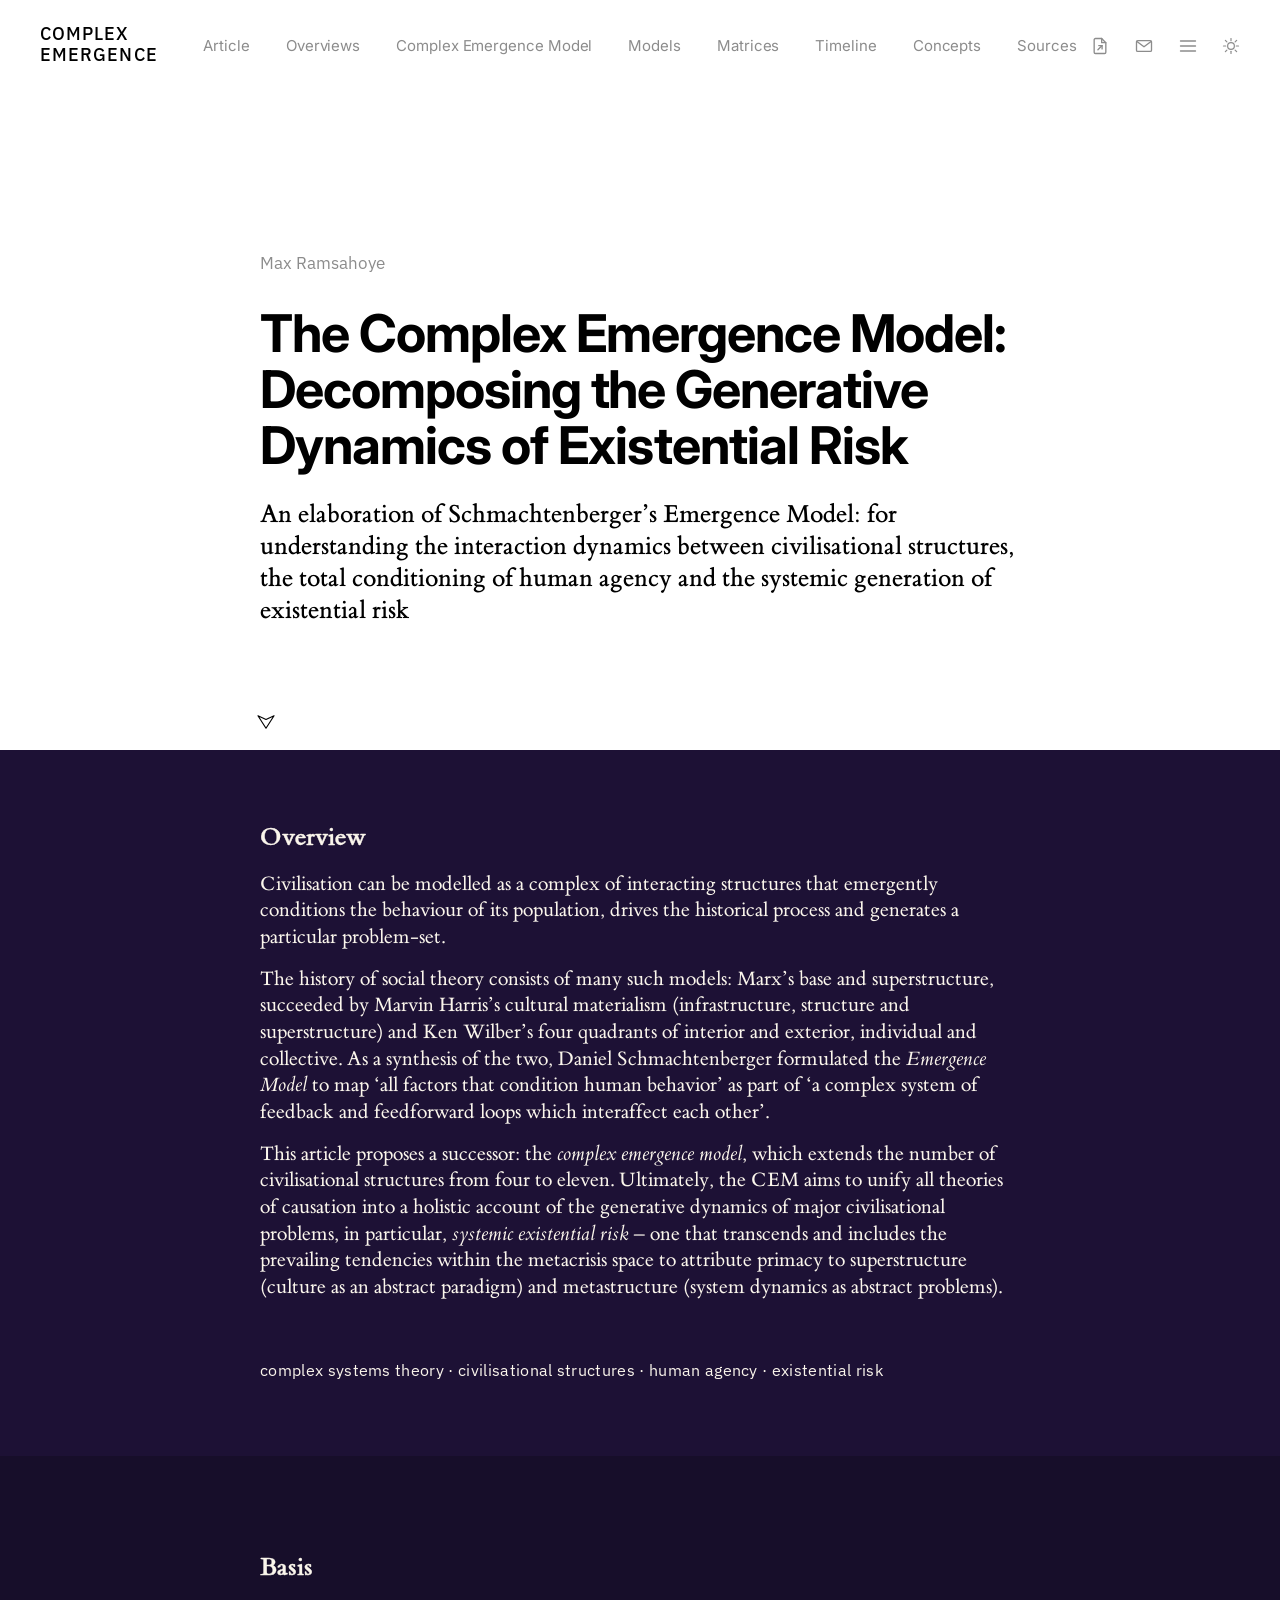
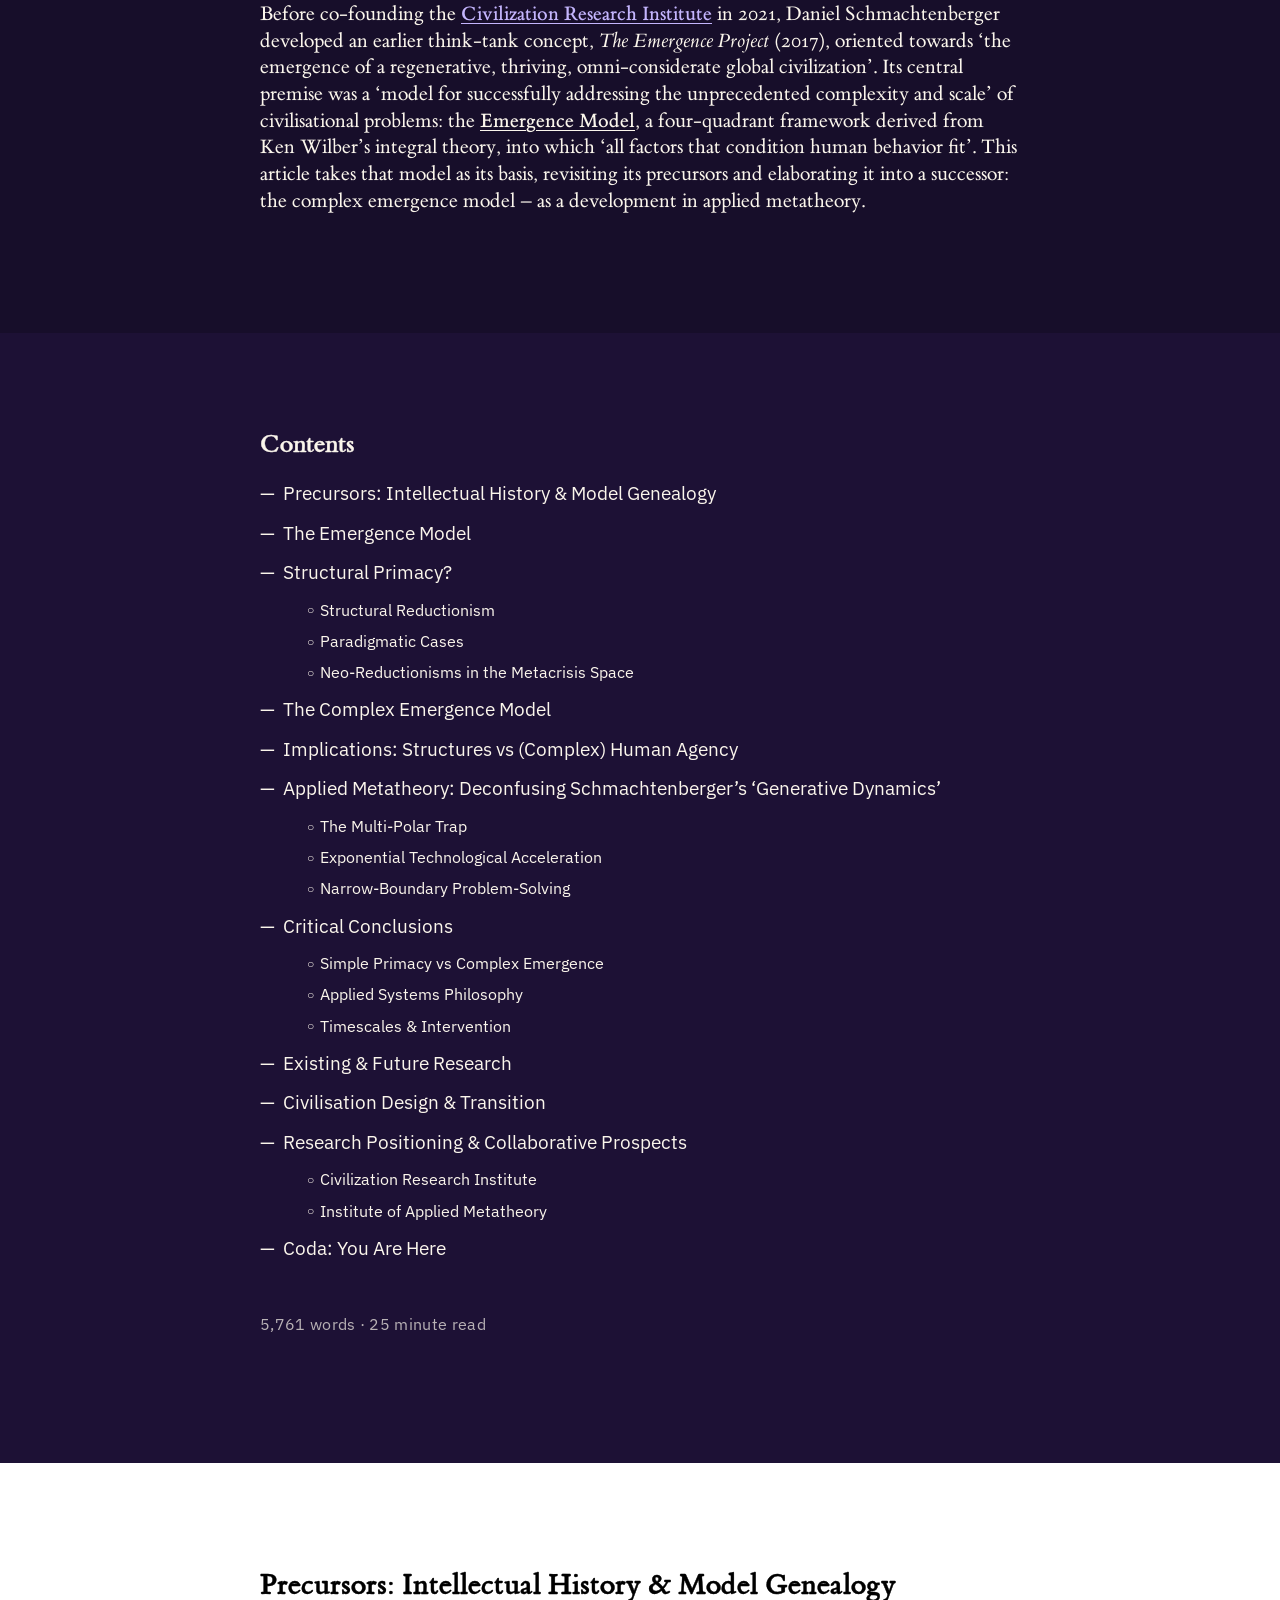
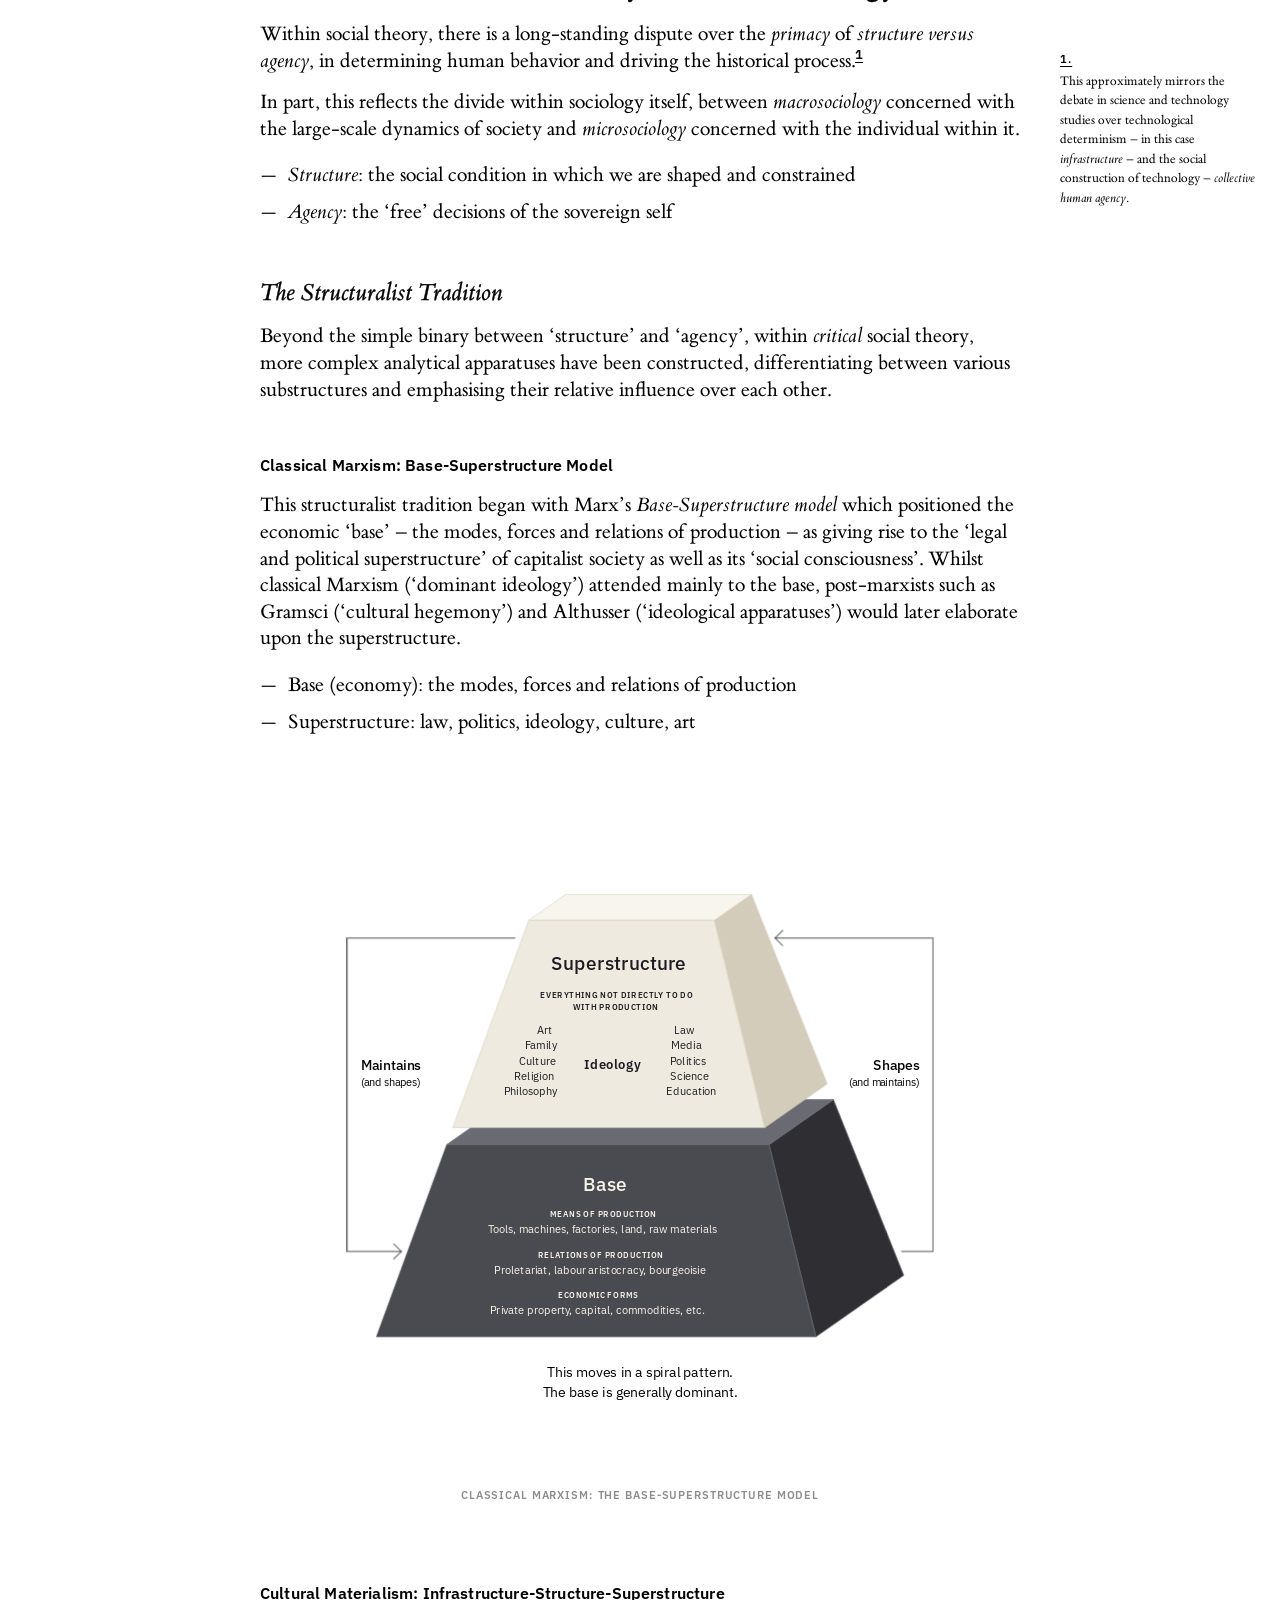
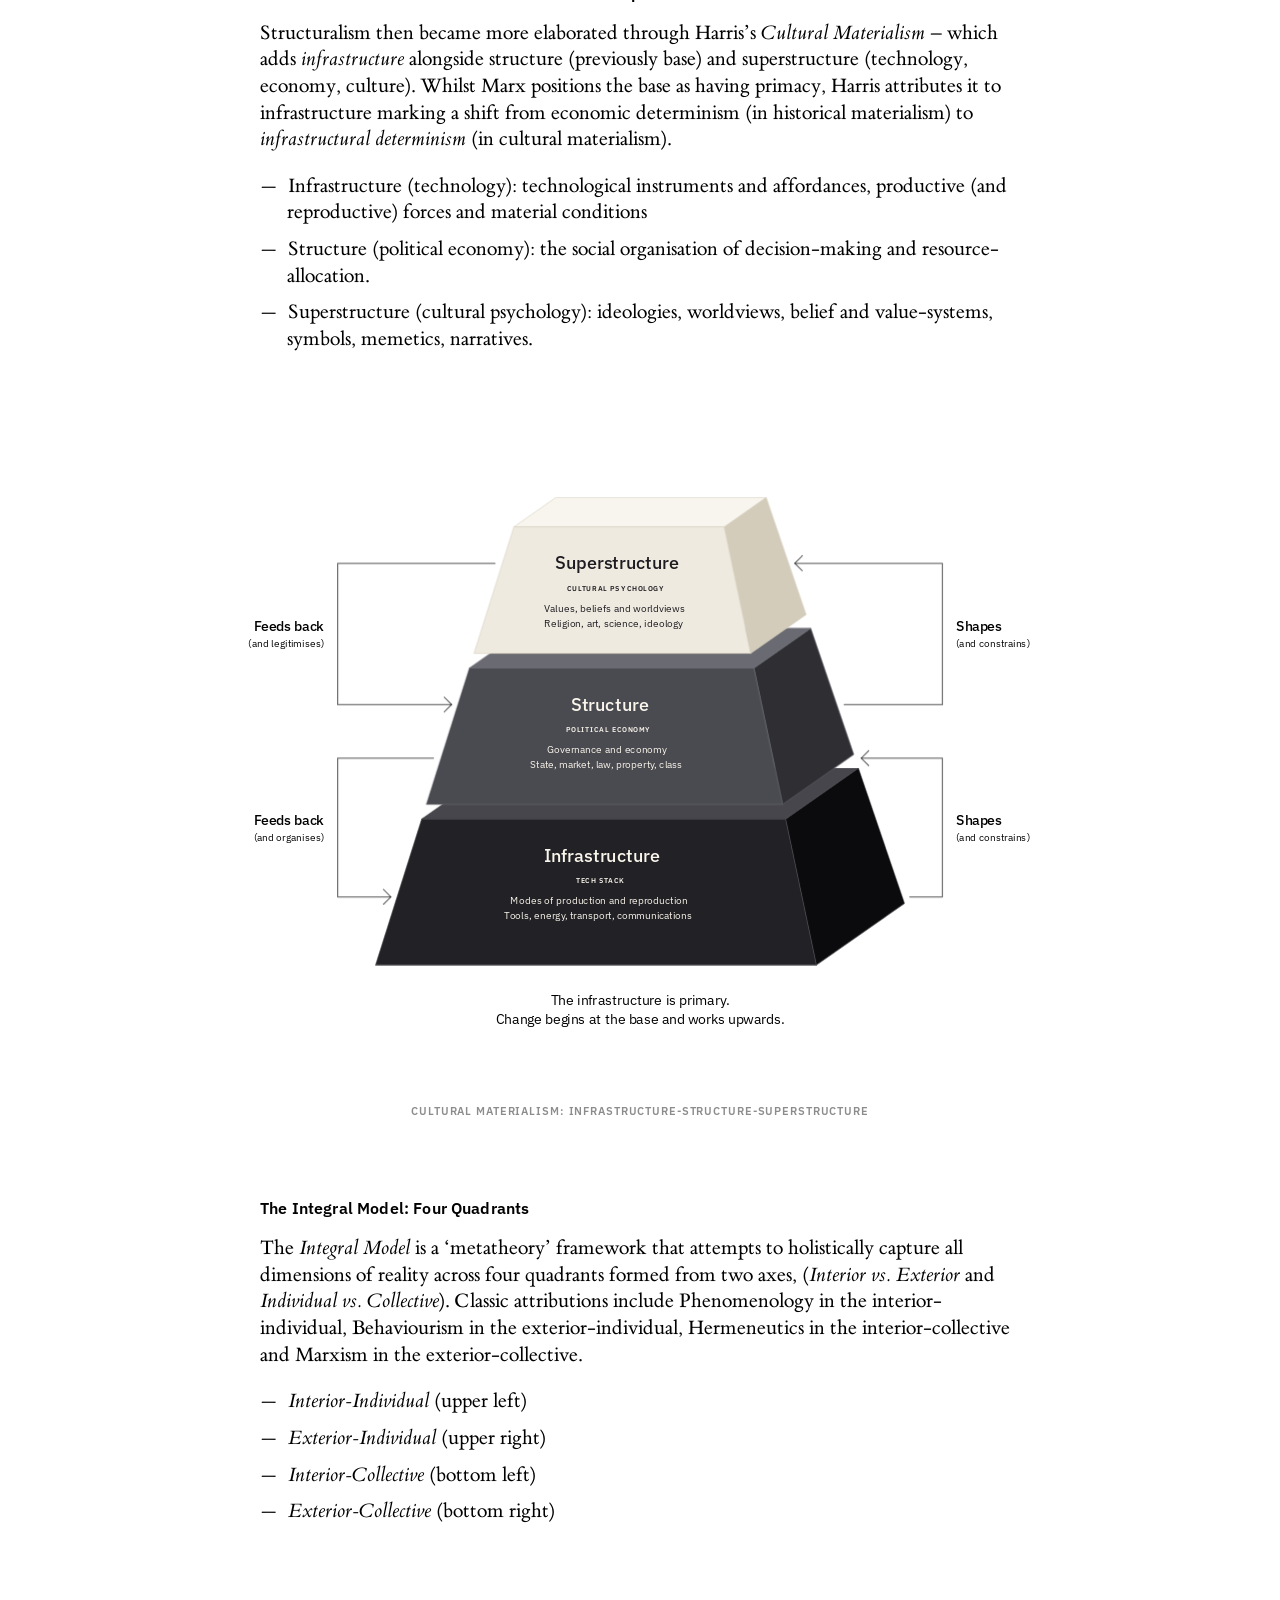
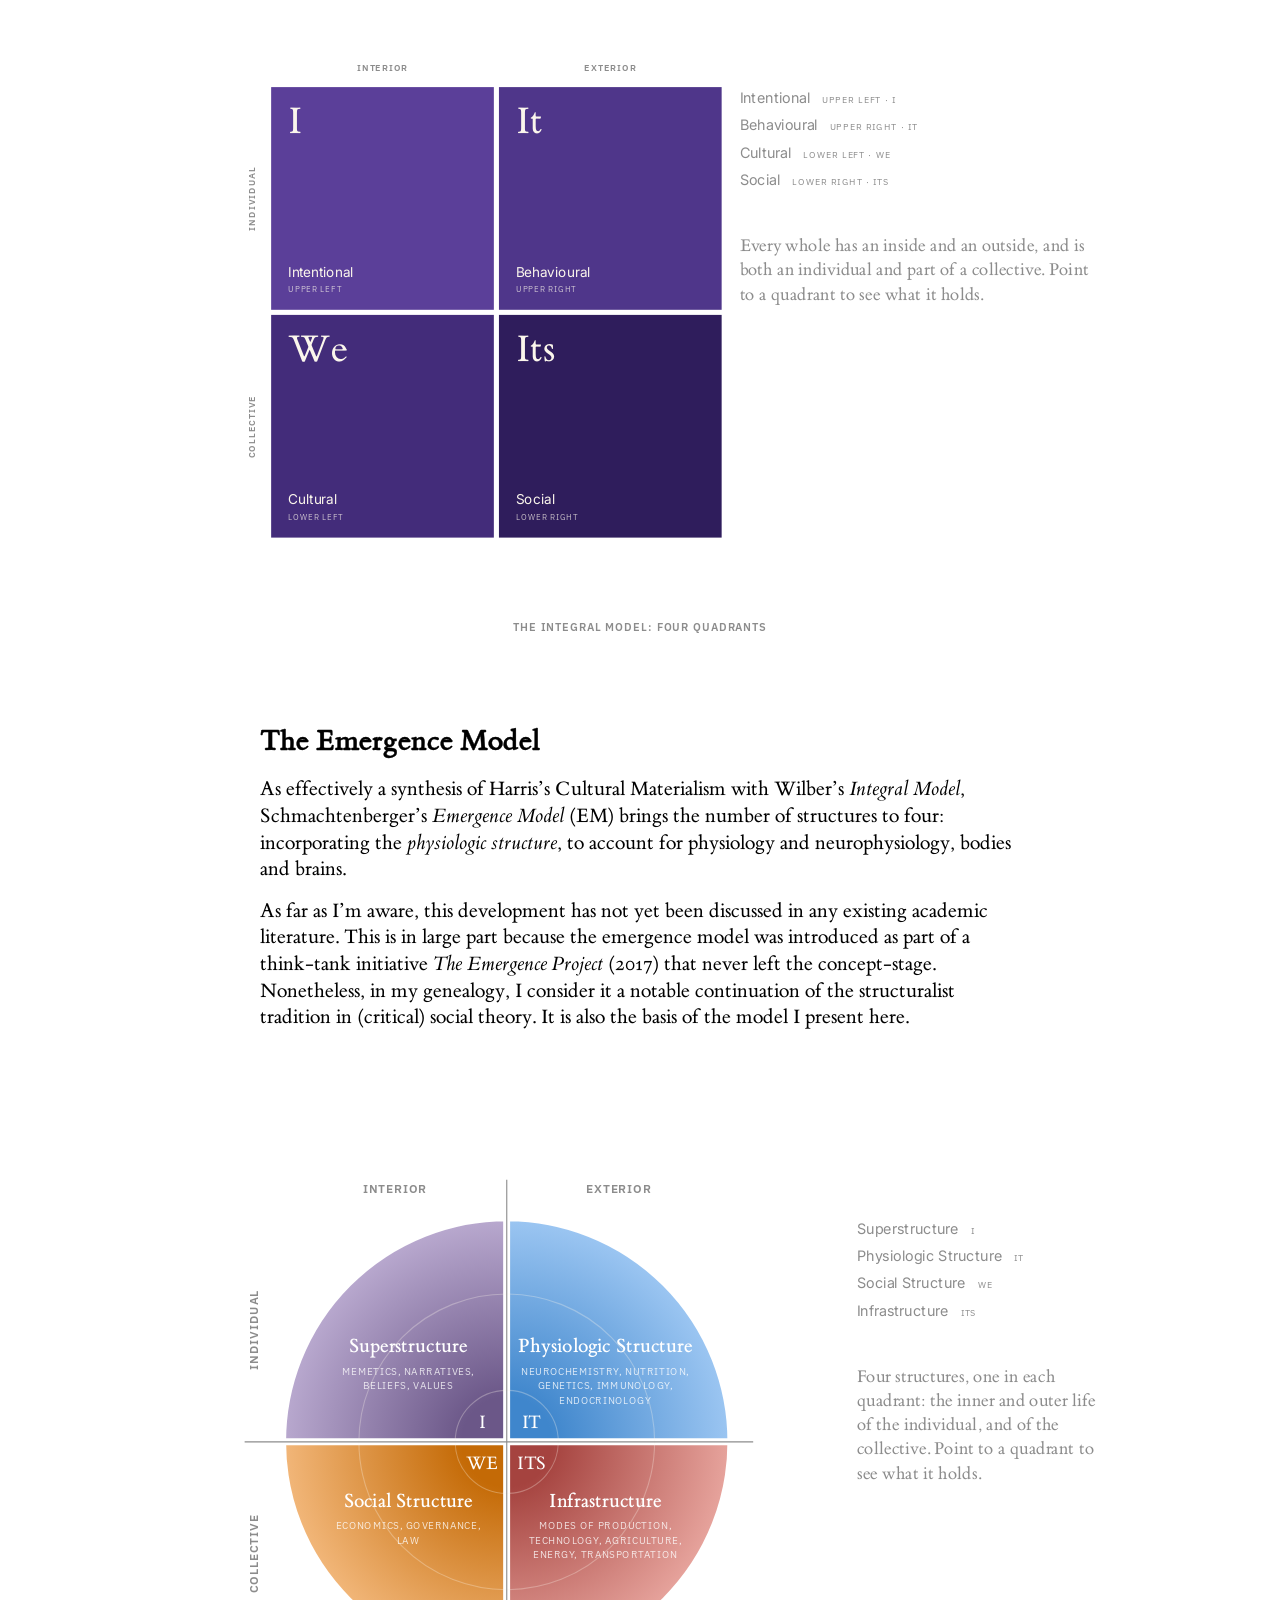
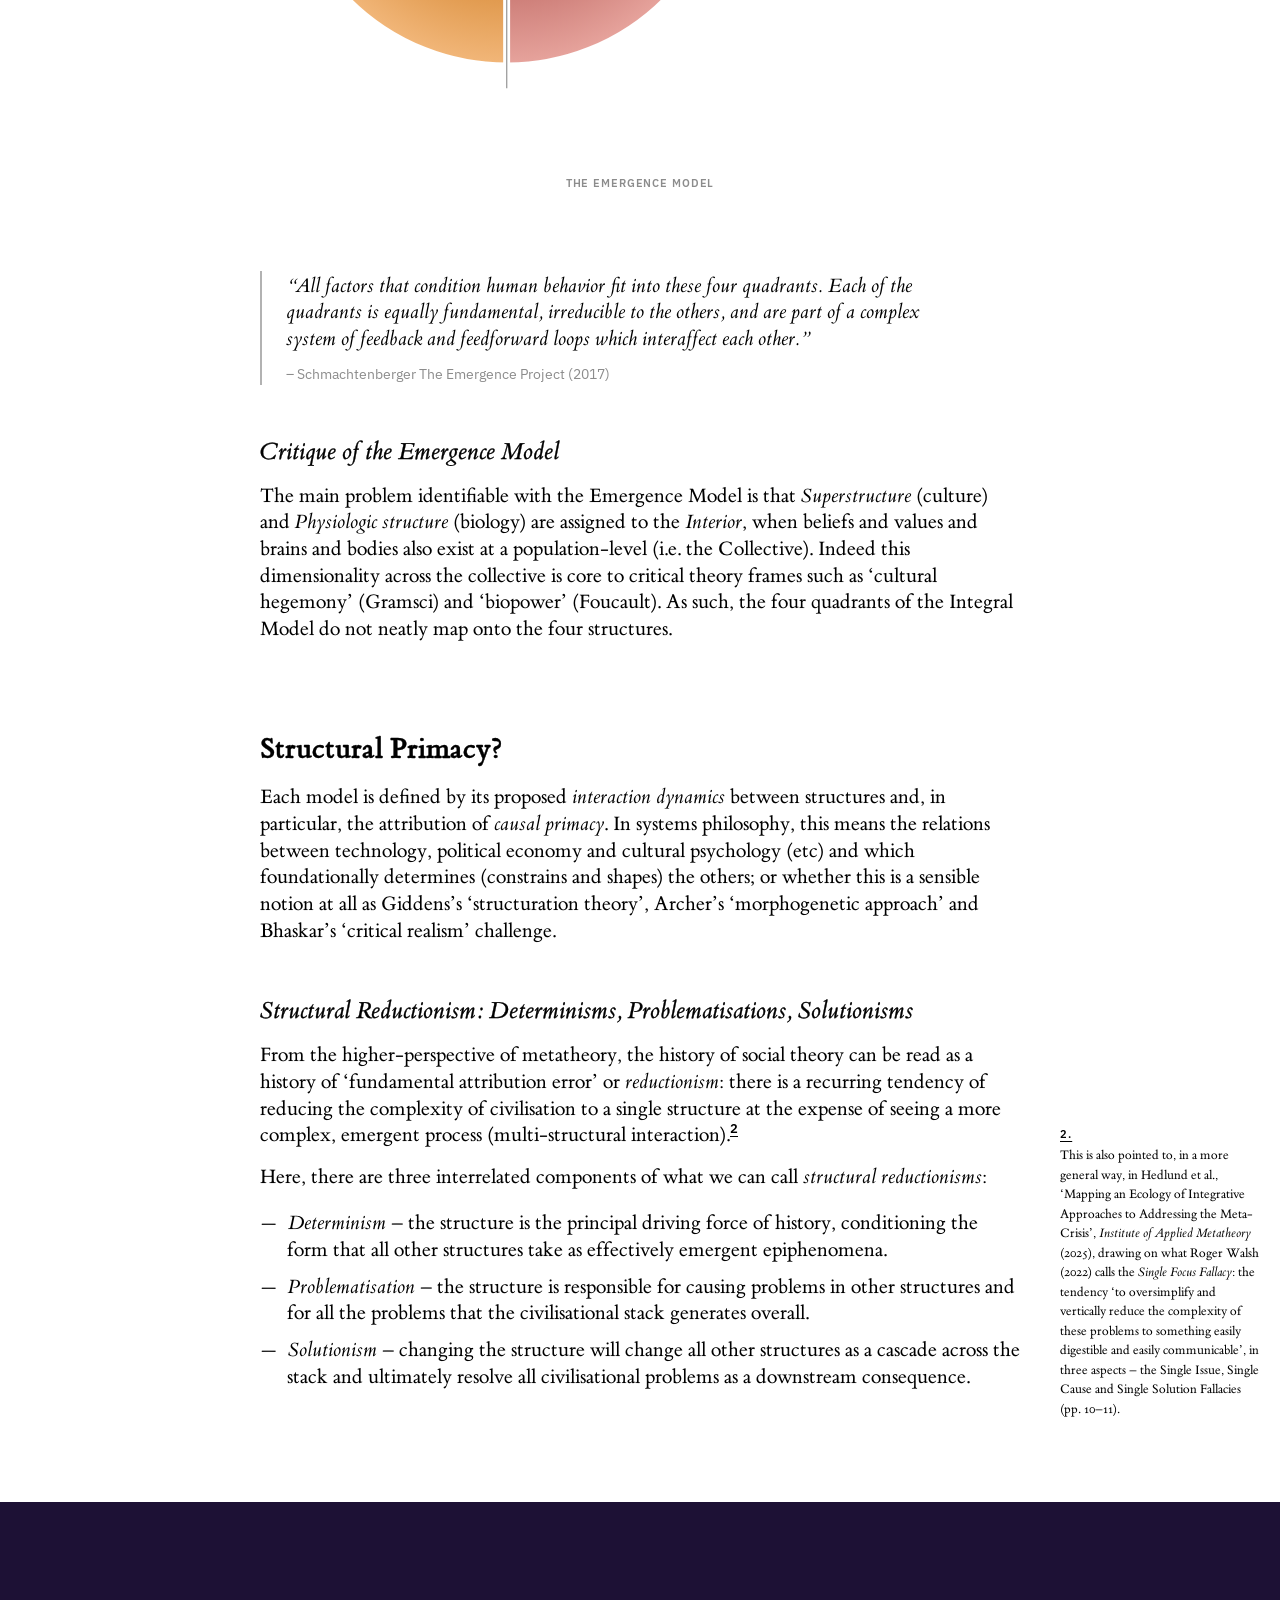
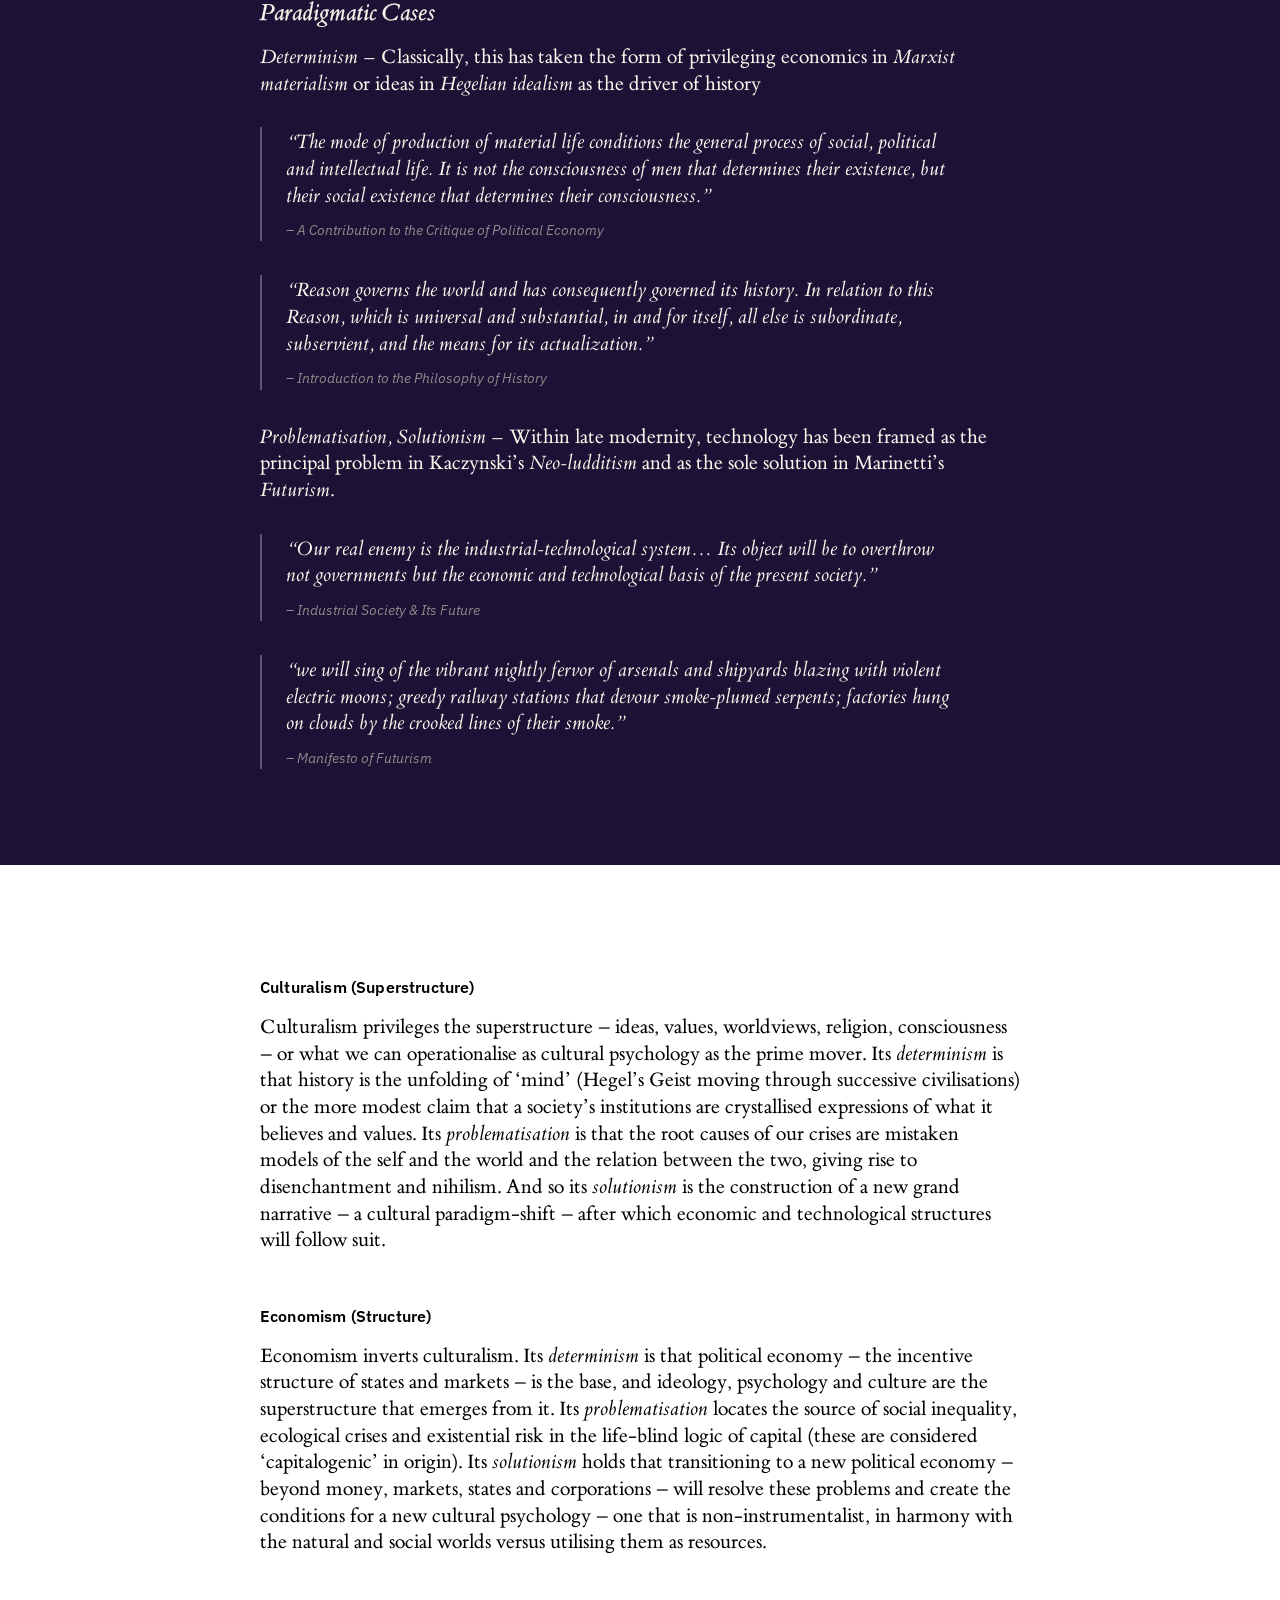
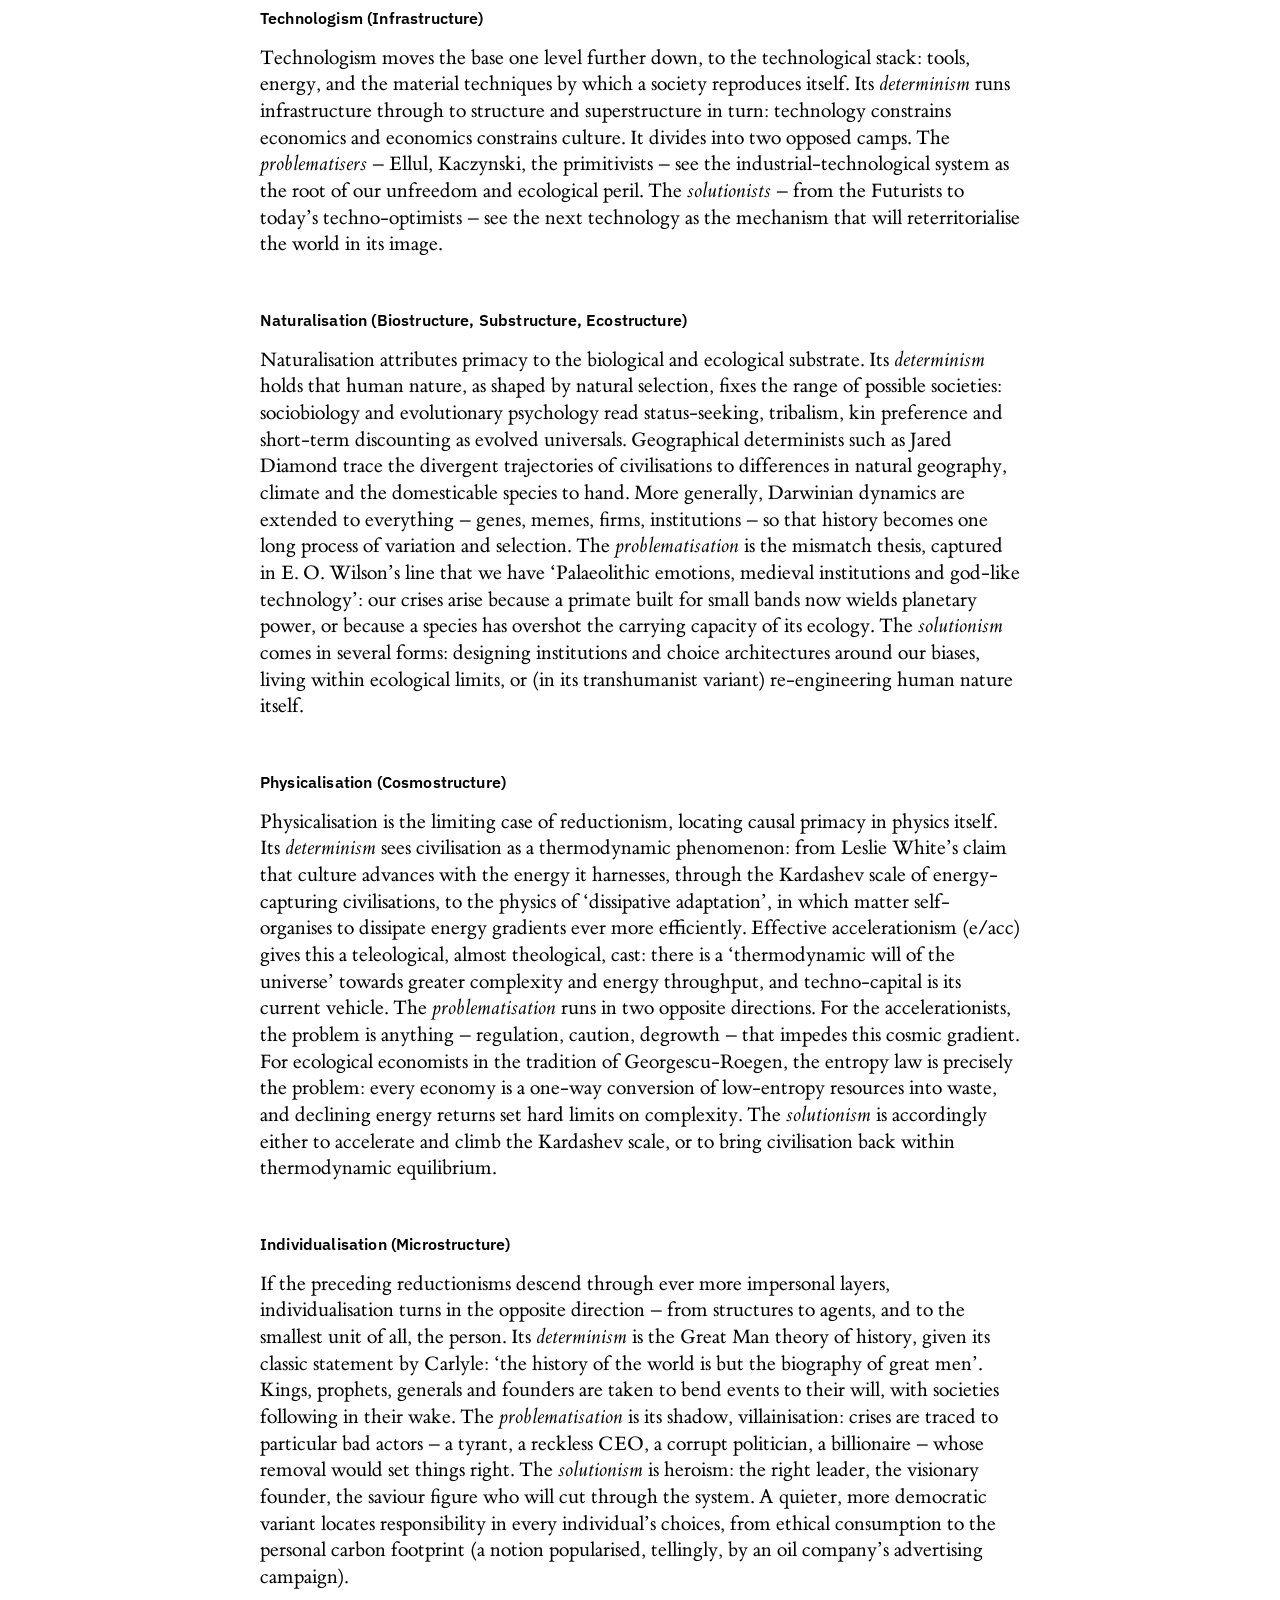
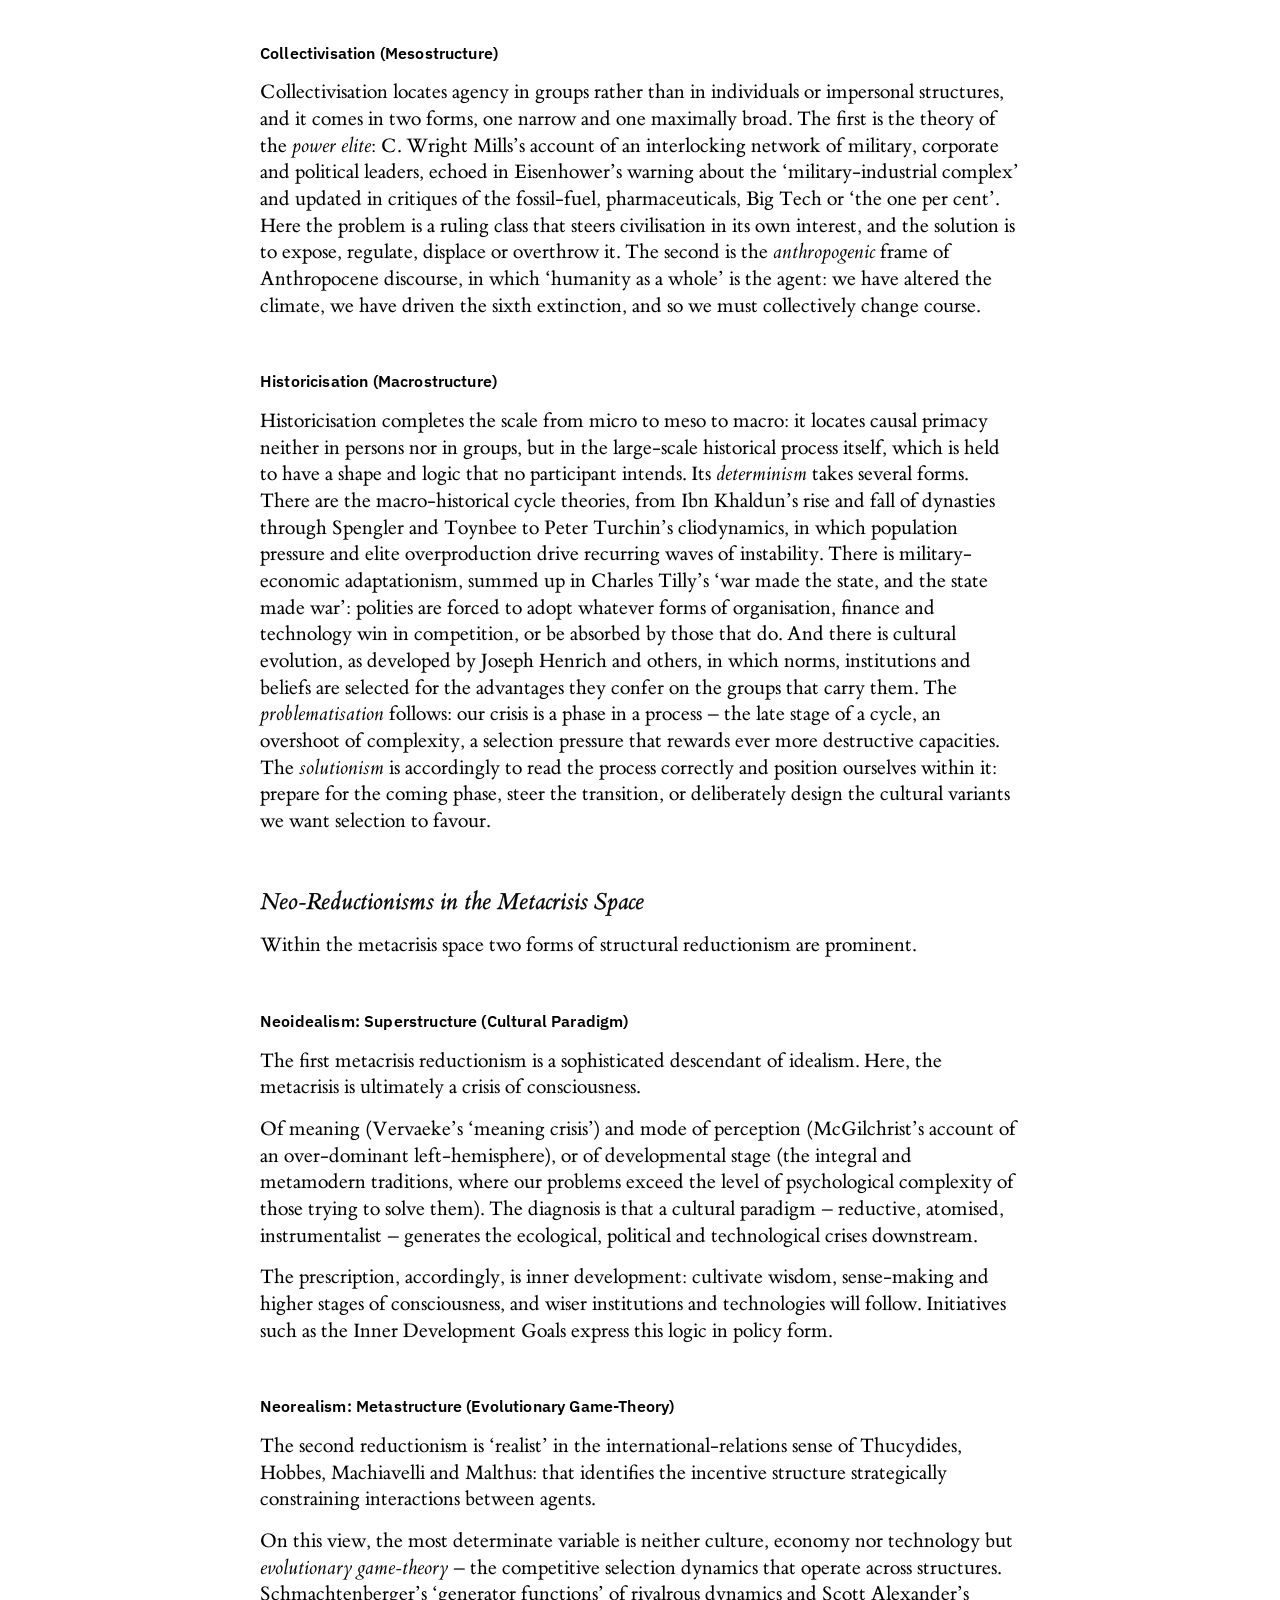
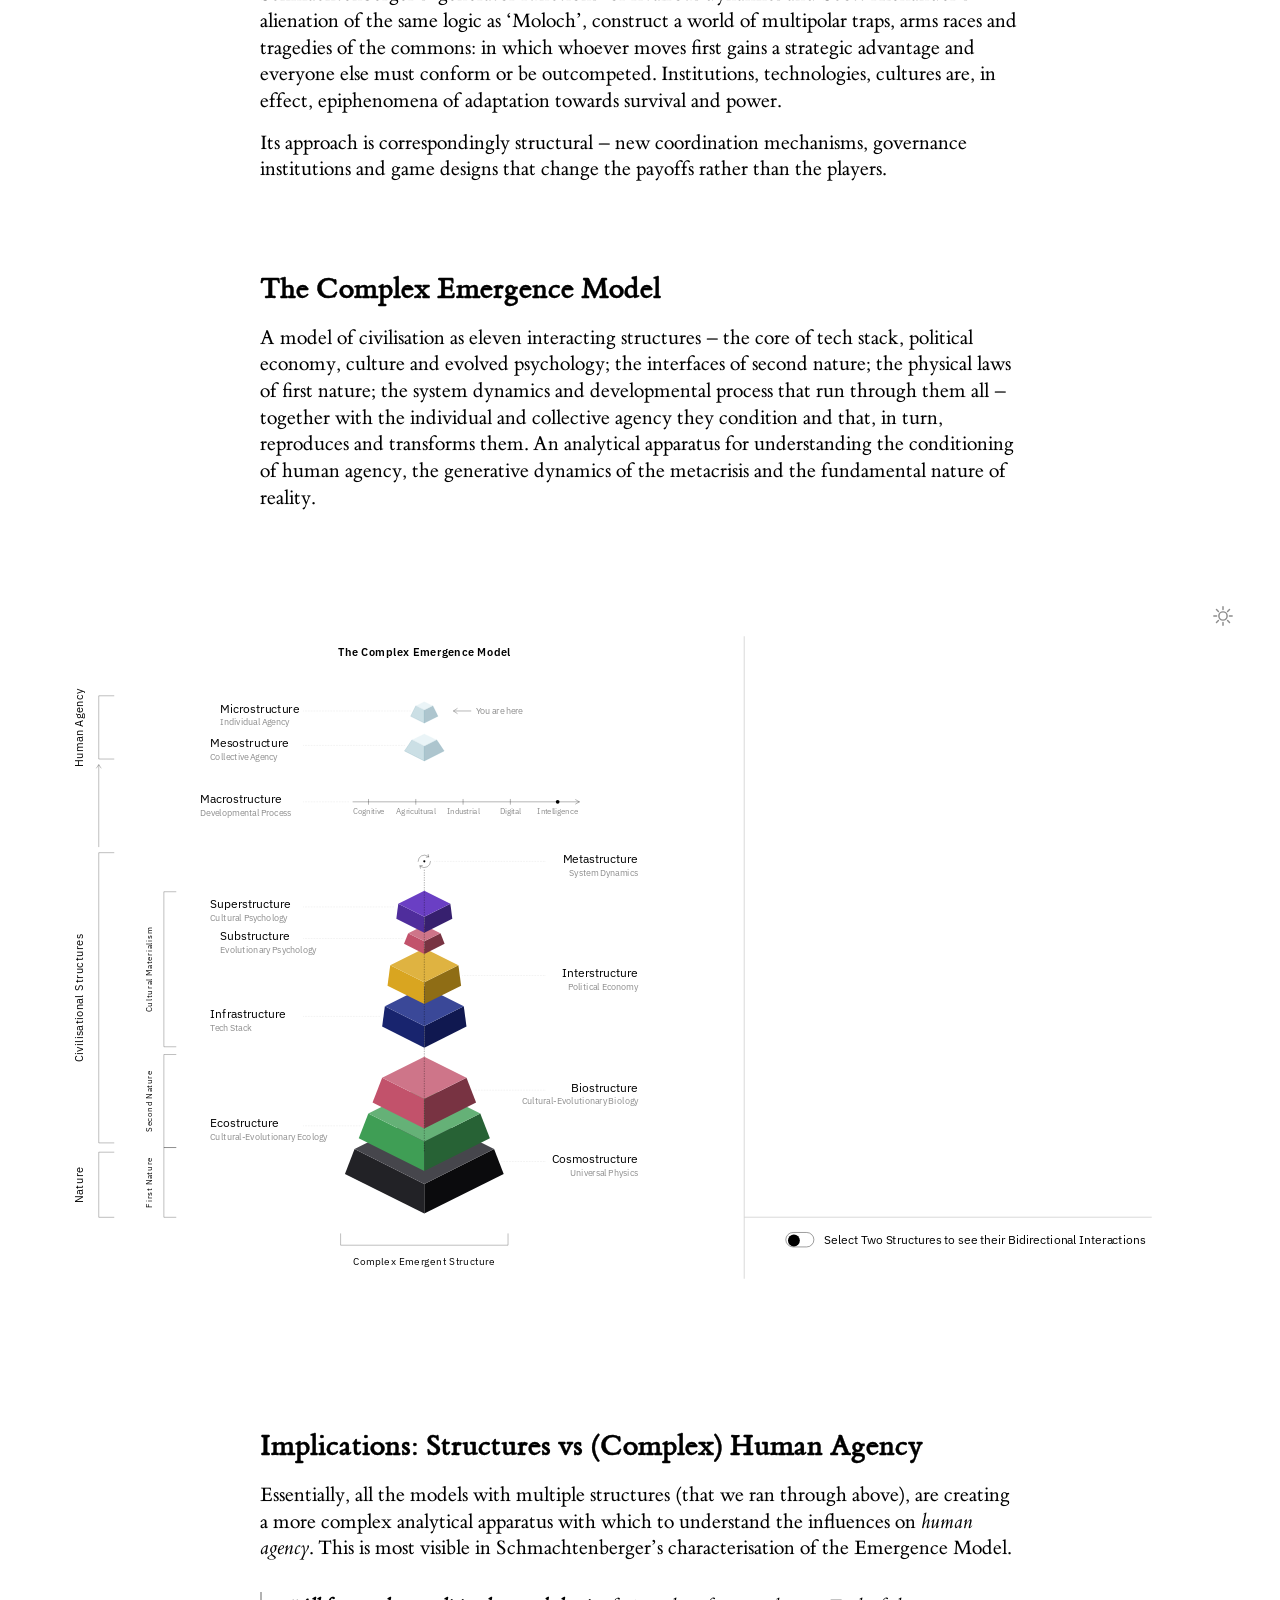
==== commit 425219d9: "New section after Existing & Future Research: Civilisation Design & Transition, drawing on the civil" ====
--- a/index.html
+++ b/index.html
@@ -2782,6 +2782,7 @@
                   </ul>
                 </li>
                 <li><a class="heading-link" href="#research">Existing &amp; Future Research</a></li>
+                <li><a class="heading-link" href="#design-transition">Civilisation Design &amp; Transition</a></li>
                 <li><a class="heading-link" href="#positioning">Research Positioning &amp; Collaborative Prospects</a>
                   <ul class="live-list live-sub">
                     <li><a class="heading-link" href="#cri">Civilization Research Institute</a></li>
@@ -3099,6 +3100,16 @@
               <ul class="dash-list live-list"><li><em>Infrastructure</em>: <a href="https://globalmaximum.substack.com/p/still-in-search-of-the-third-attractor" target="_blank" rel="noopener">Still in Search of the Third Attractor?</a> &ndash; dystopia-resistant (democratic, decentralised, defensive) surveillance system design as a missing socio-technical project</li><li><em>Structure</em>: <a href="https://globalmaximum.substack.com/p/economic-transition" target="_blank" rel="noopener">The Design of a (Post-)Transitional World-System</a> &ndash; uniting Schmachtenberger&rsquo;s New Economics and Joseph&rsquo;s Integral</li><li><em>Superstructure</em>: <a href="https://maxramsahoye.github.io/mechanicsofmetautopia.ai/" target="_blank" rel="noopener">The Mechanics of Meta-Utopia?</a> &ndash; Nozick&rsquo;s libertarian meta-utopia revisited in light of post-AGI cultural dynamics, defensive accelerationism and pluralistic alignment</li></ul>
 
               <p>Future research would extend the model in the same way to the structures not yet given an emphasis of their own &ndash; and, above all, to their interactions.</p>
+            </section>
+
+            <section id="design-transition">
+              <h2><a class="heading-link" href="#design-transition">Civilisation Design &amp; Transition</a></h2>
+
+              <p>The model also bears on the two practical disciplines of the <a href="https://maxramsahoye.github.io/civilisationresearchparadigm/" target="_blank" rel="noopener">civilisational paradigm</a>. <a href="https://maxramsahoye.github.io/civilisationresearchparadigm/#civilisation-design" target="_blank" rel="noopener">Civilisation design</a> aims to delineate the criteria and constraints of a viable world-system, and then to develop specifications for prototype systems that can scale to meet them. <a href="https://maxramsahoye.github.io/civilisationresearchparadigm/#civilisational-transition" target="_blank" rel="noopener">Civilisational transition</a> is the theory of systems-change needed to implement that design: getting from the actually-existing, self-terminating world-system to a viable alternative &ndash; what Buckminster Fuller called the Critical Path &ndash; through overlapping phases of triage, transition and post-transition, while managing the transition risk the dominant system poses to anything that threatens it.</p>
+
+              <p>Both are, in effect, the metacrisis version of macrostrategy: the study of civilisation&rsquo;s largest-scale, longest-horizon strategic choices. Seen through the complex emergence model, such a macrostrategy would focus on all structures at once. Since no structure is the sole seat of the generative dynamics, no design confined to one can be viable, and no transition that changes one alone can hold &ndash; the others would reconstitute what it removes. But this higher-level view would then decompose into interventions, projects and actions that are more structure-specific: a surveillance architecture in the infrastructure, an economic system in the structure, a cultural framework in the superstructure, each undertaken by agents at their own scale.</p>
+
+              <p>The model supplies the relation between the two levels. Each structure-specific intervention takes its place within the whole design, and is tested against every other structure and every scale of agency before it is pursued &ndash; what the Civilization Research Institute calls yellow-teaming: asking not how a plan could fail, but what harm it could do if it succeeds, and whether it would be captured by the incentives it was meant to replace. The <a href="#timescales-intervention">timescales</a> on which each structure changes set the sequence; and the design as a whole must be evolutionarily stable, able to withstand defection rather than relying on universal goodwill, or it will be displaced by the very dynamics it sets out to overcome.</p>
             </section>
 
             <section id="positioning">
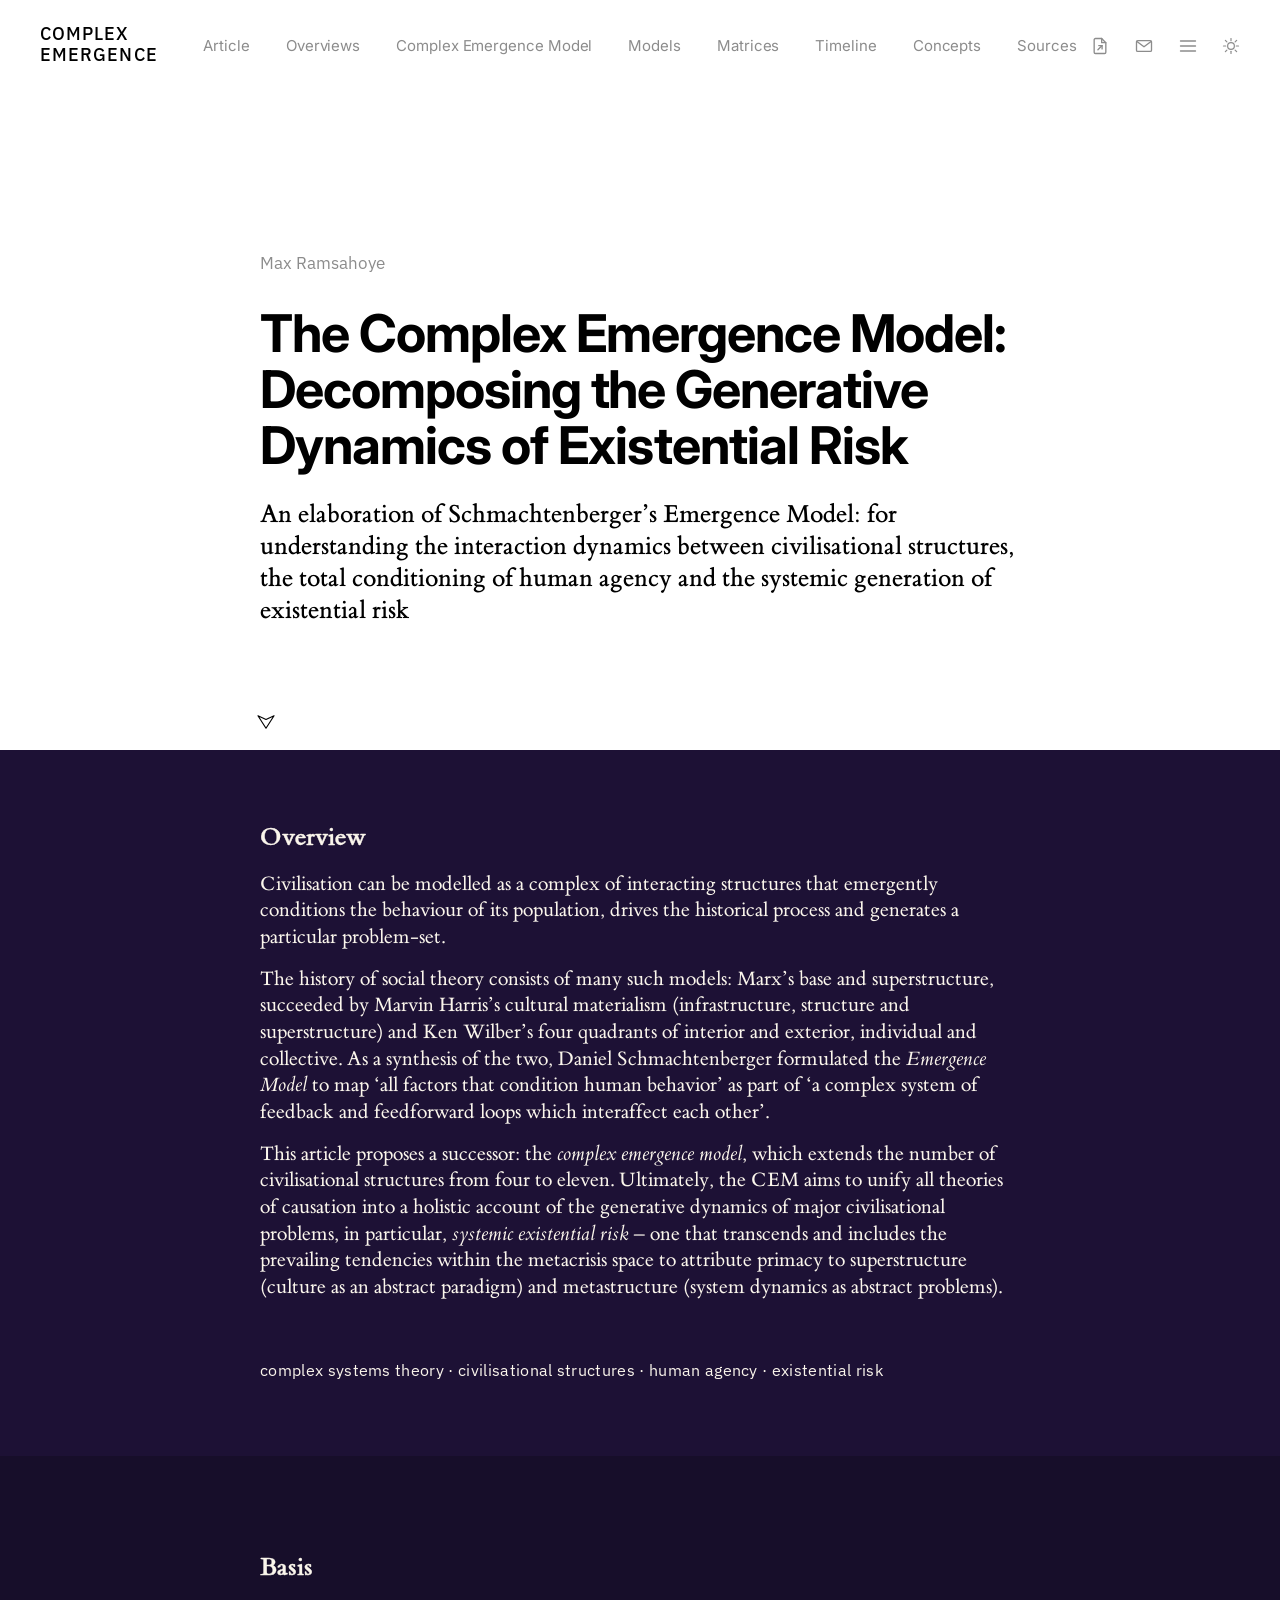
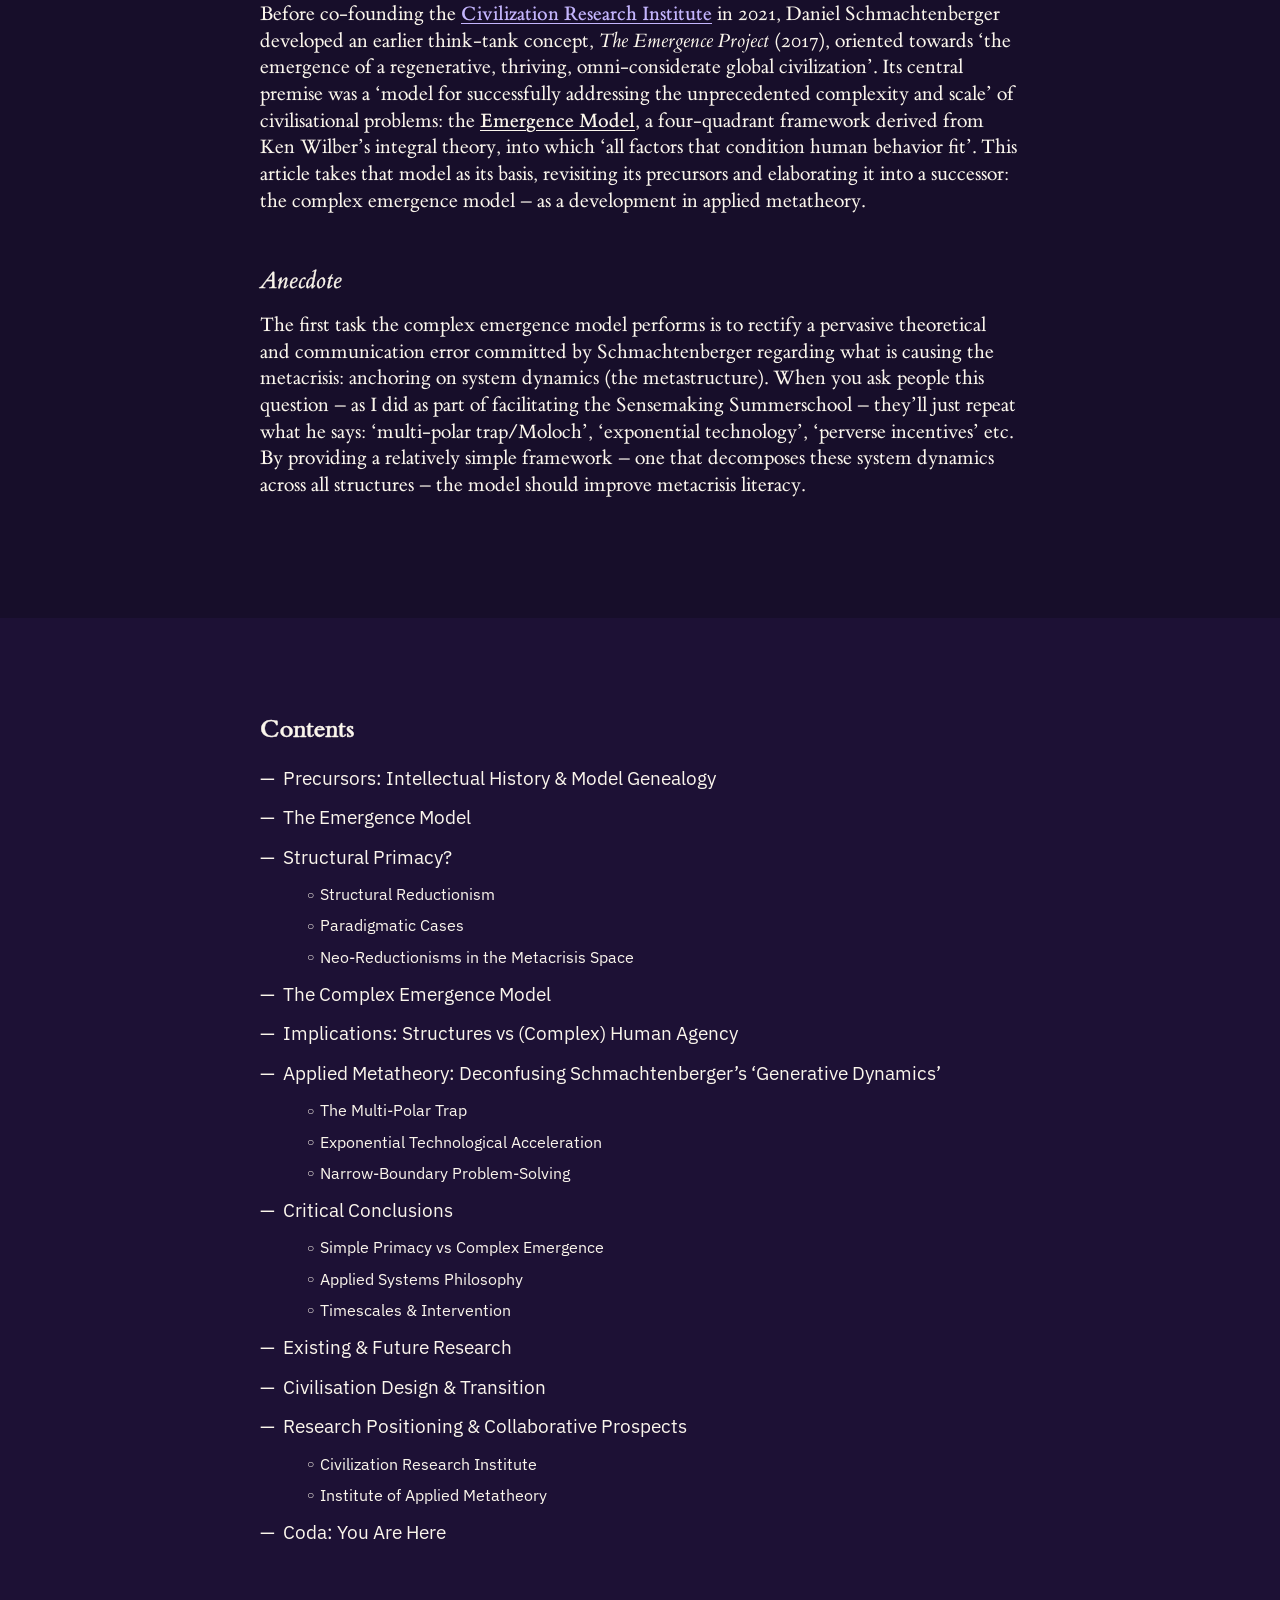
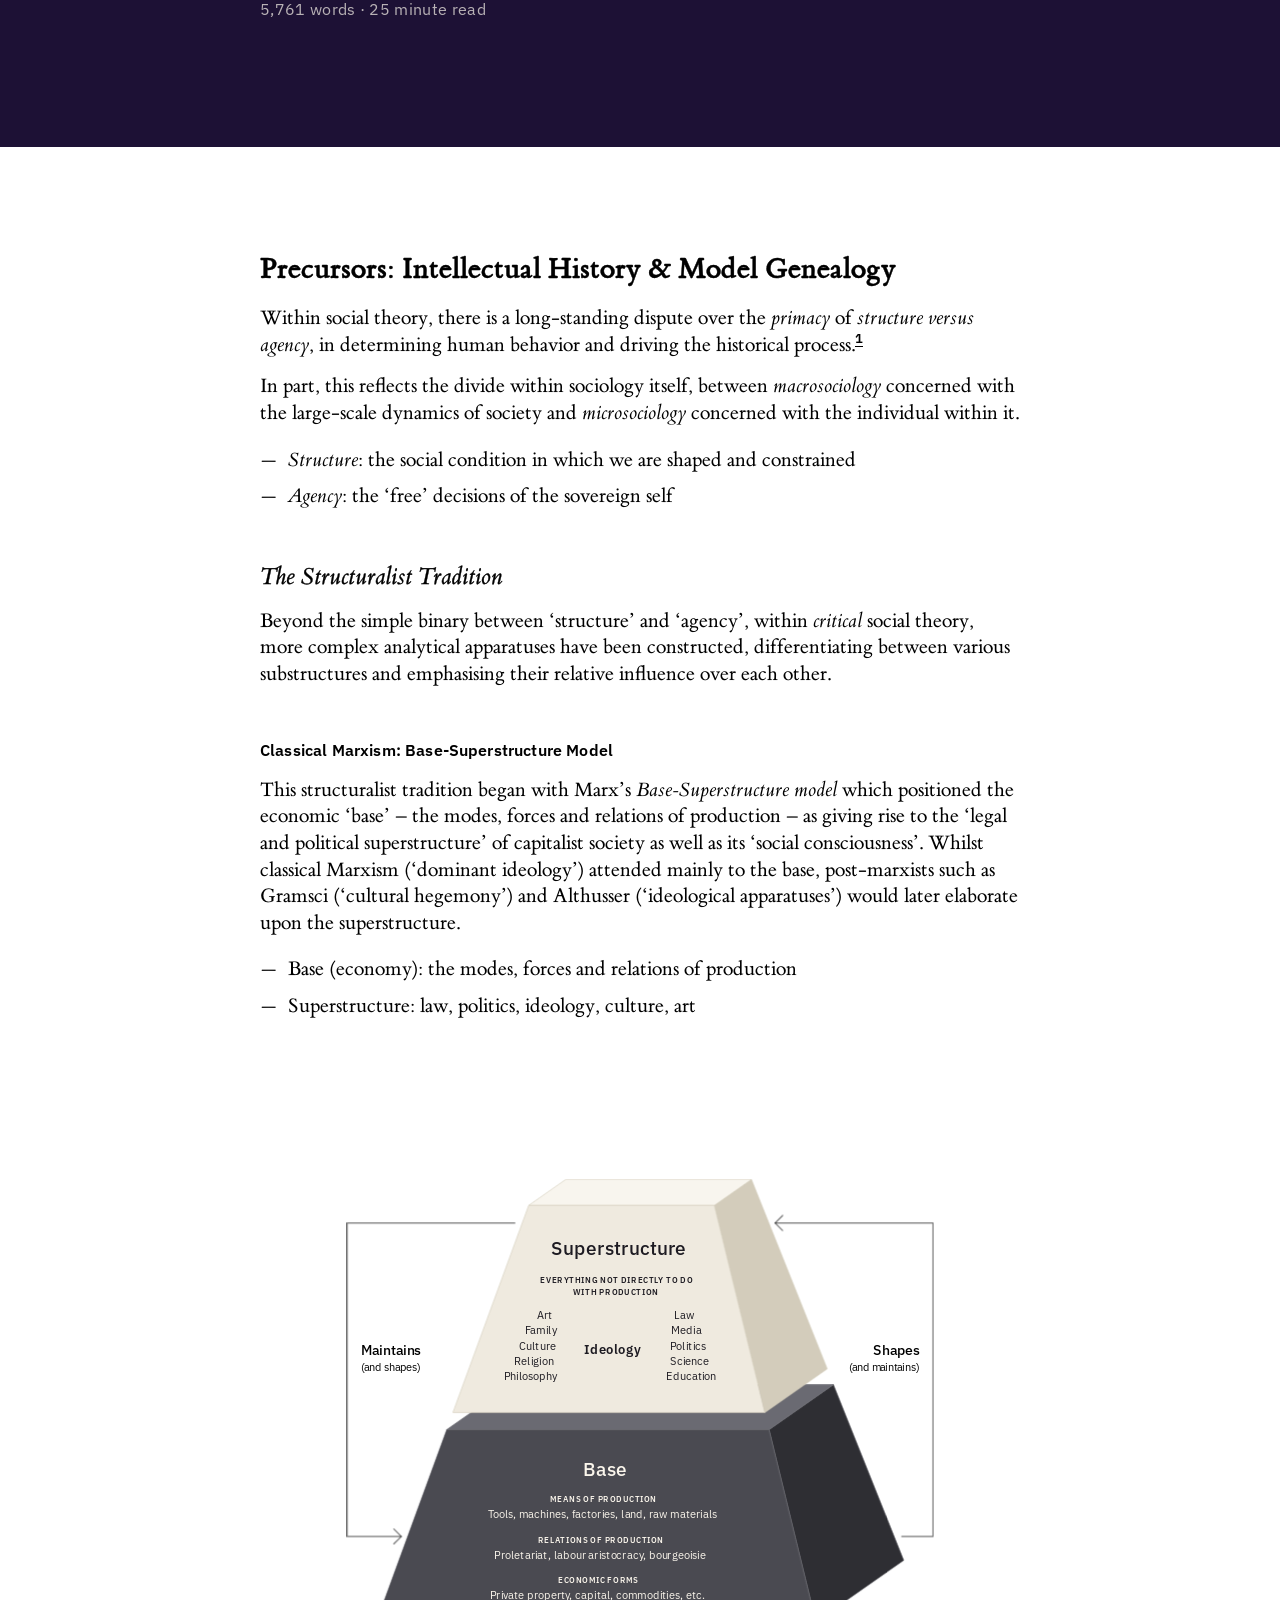
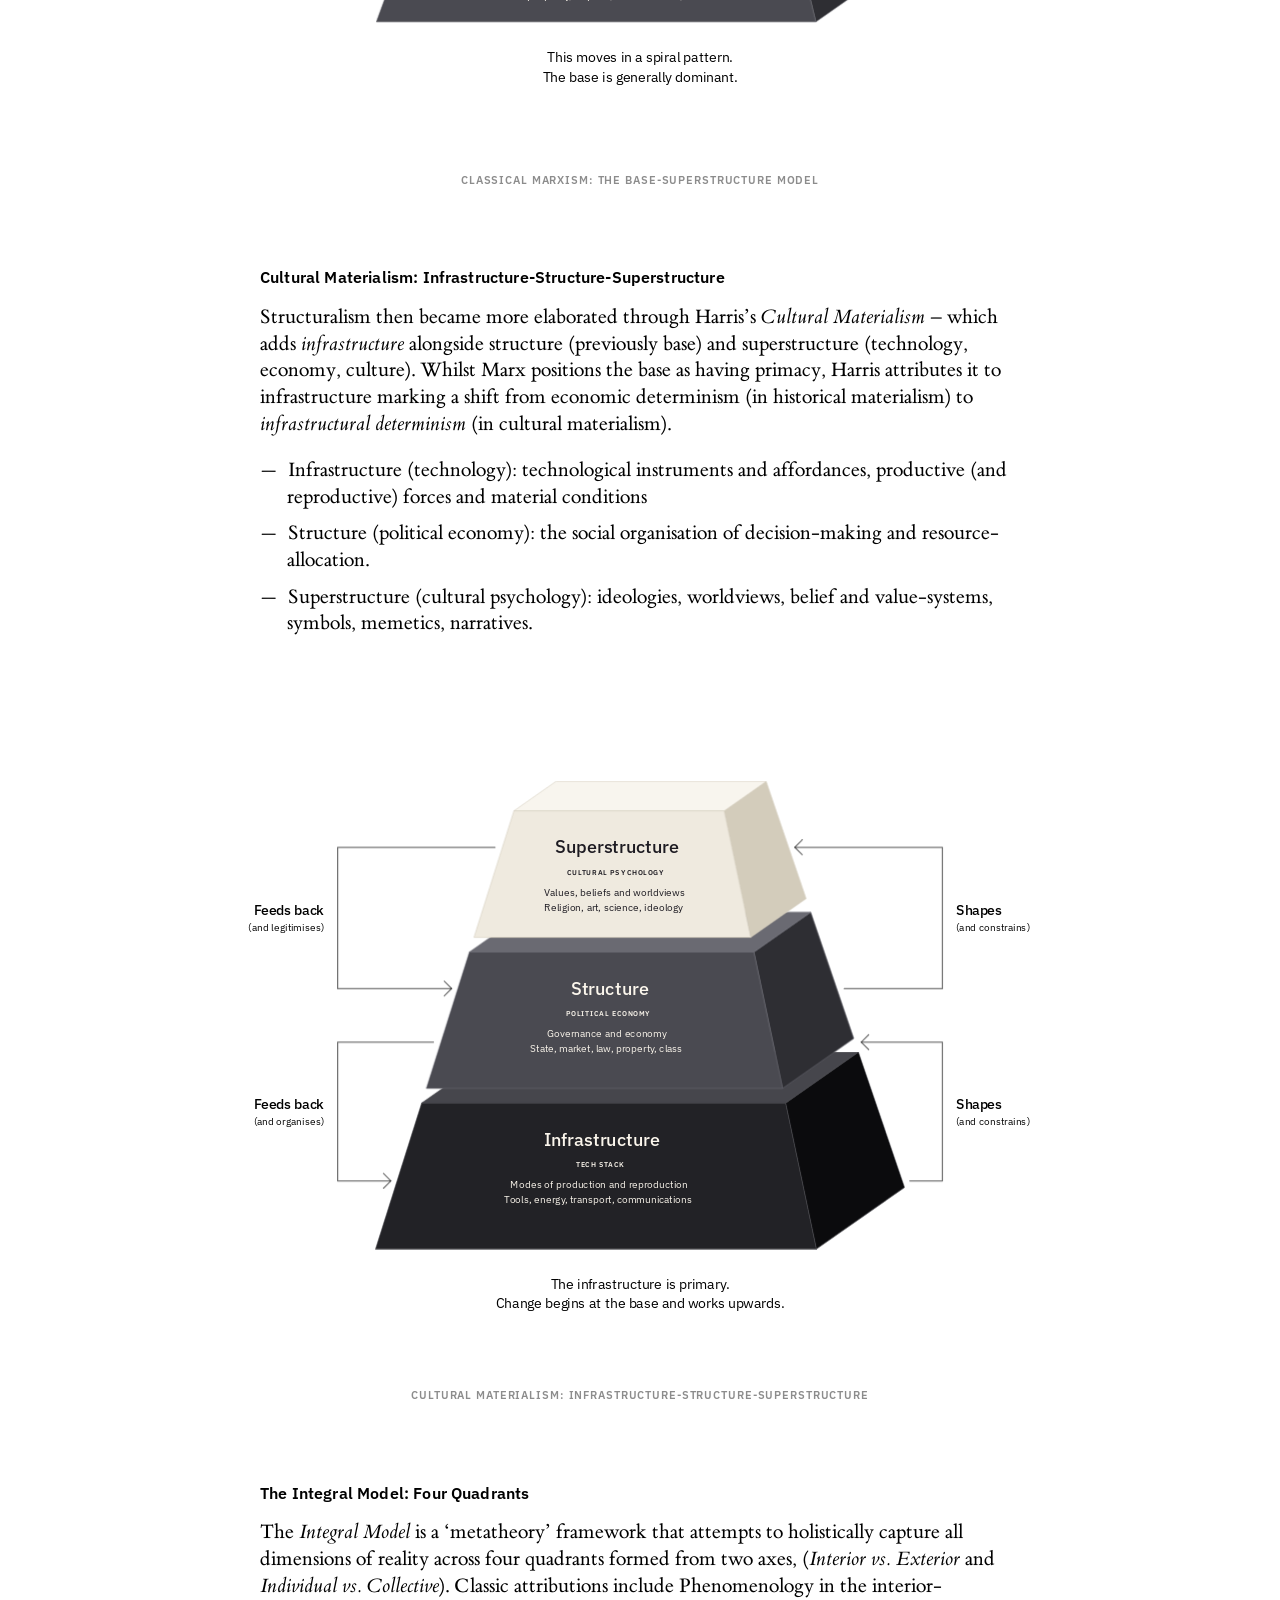
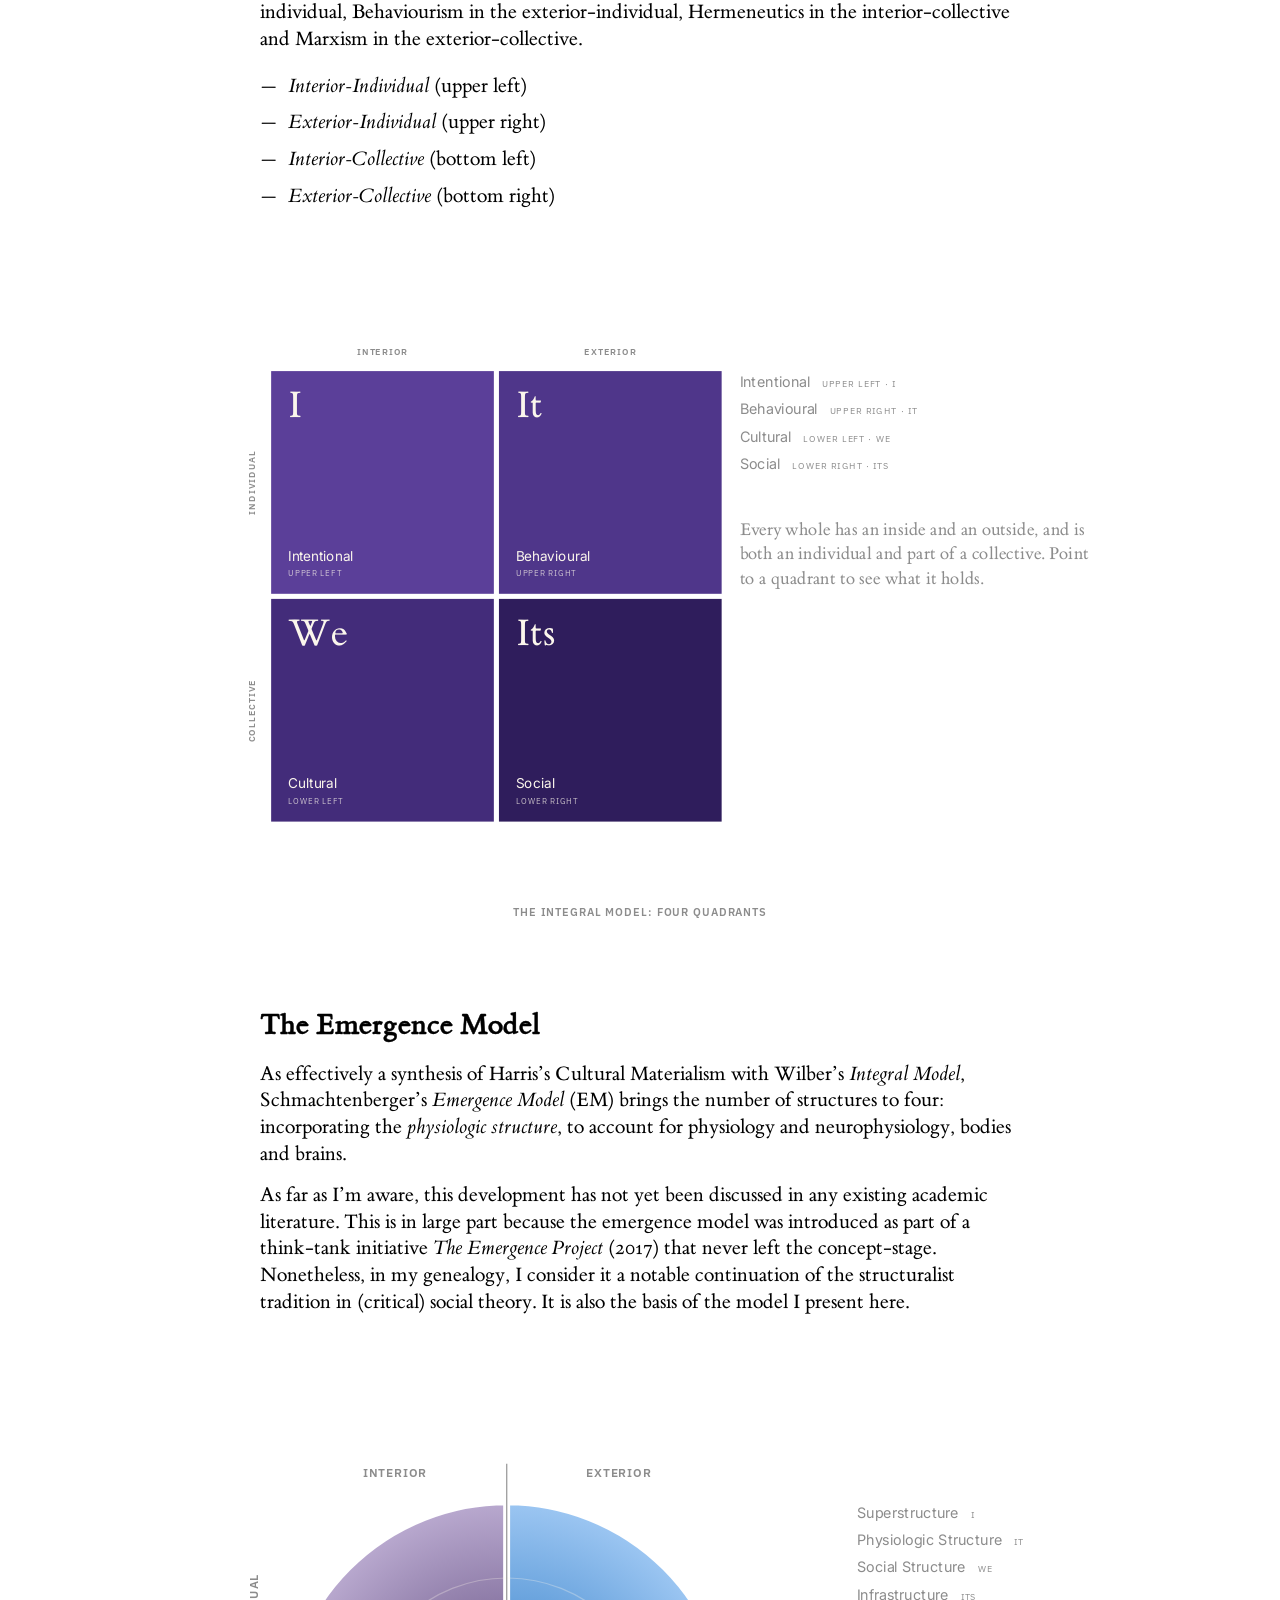
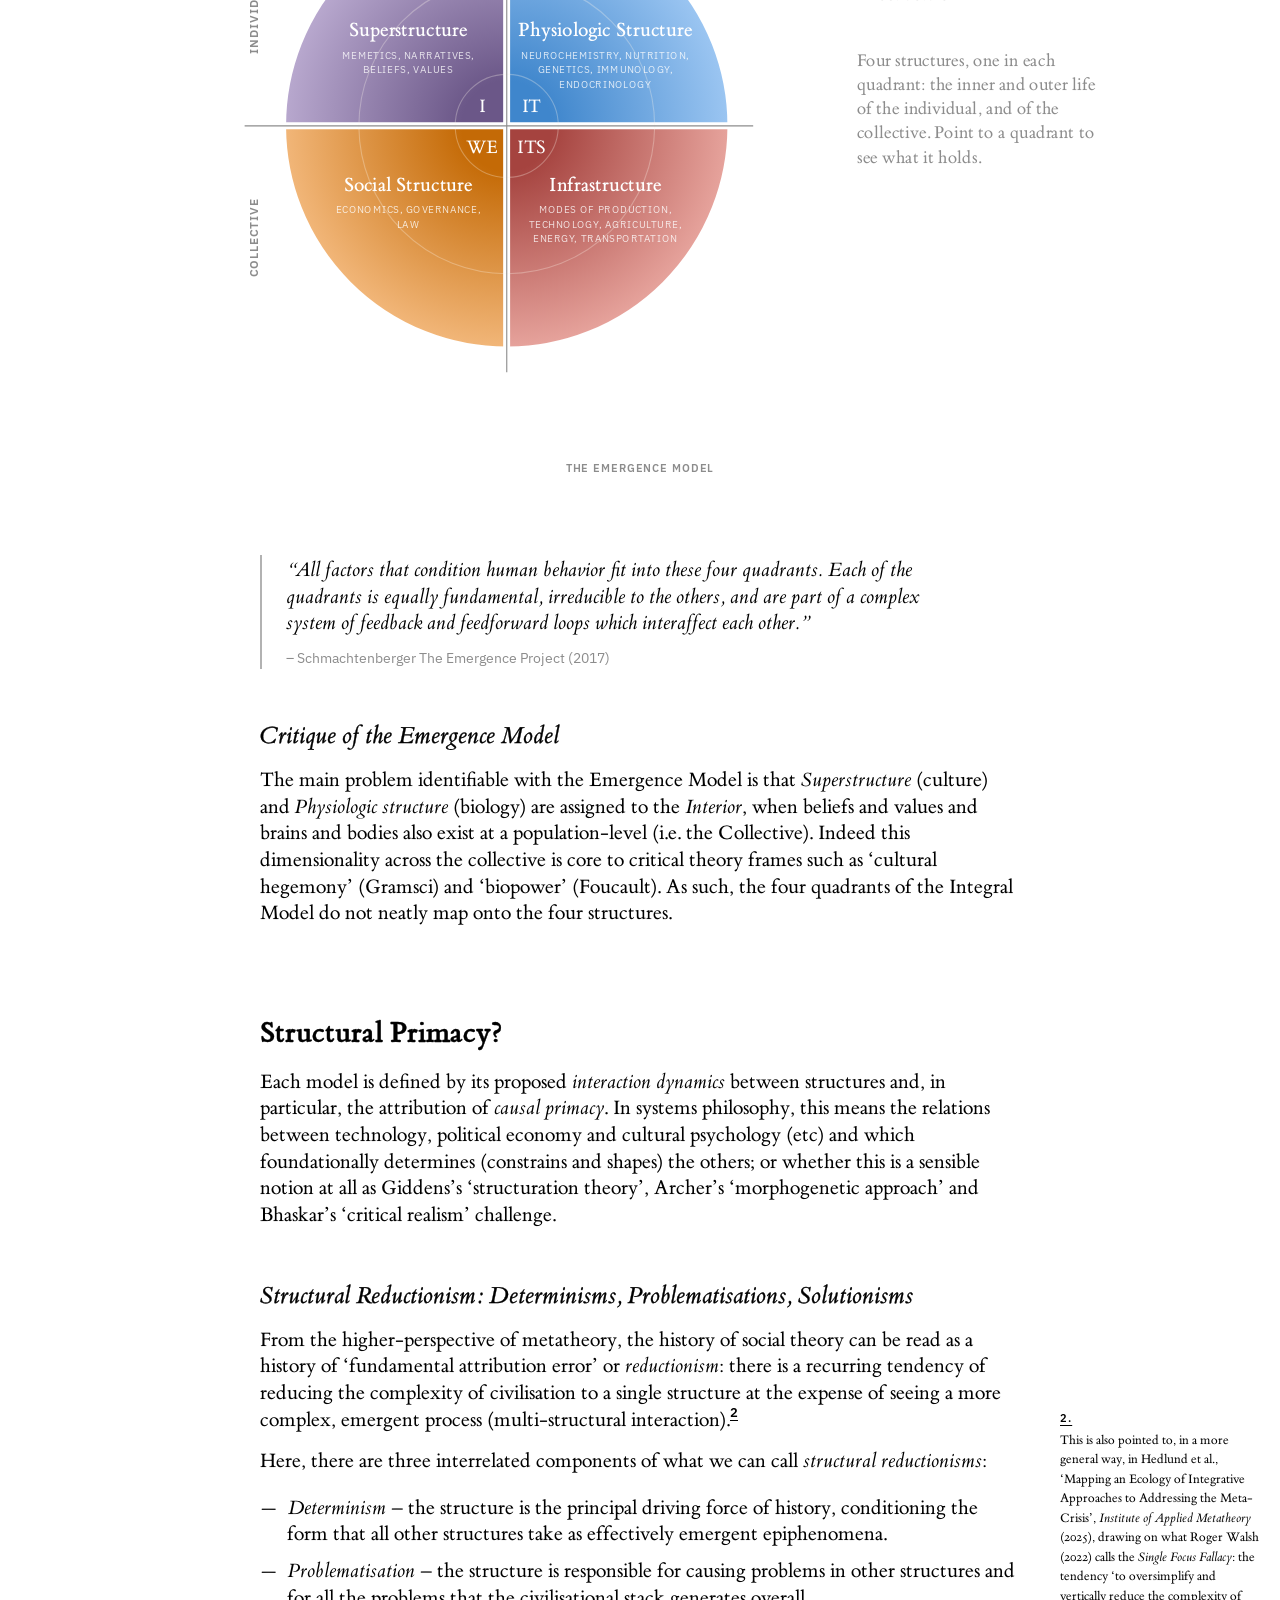
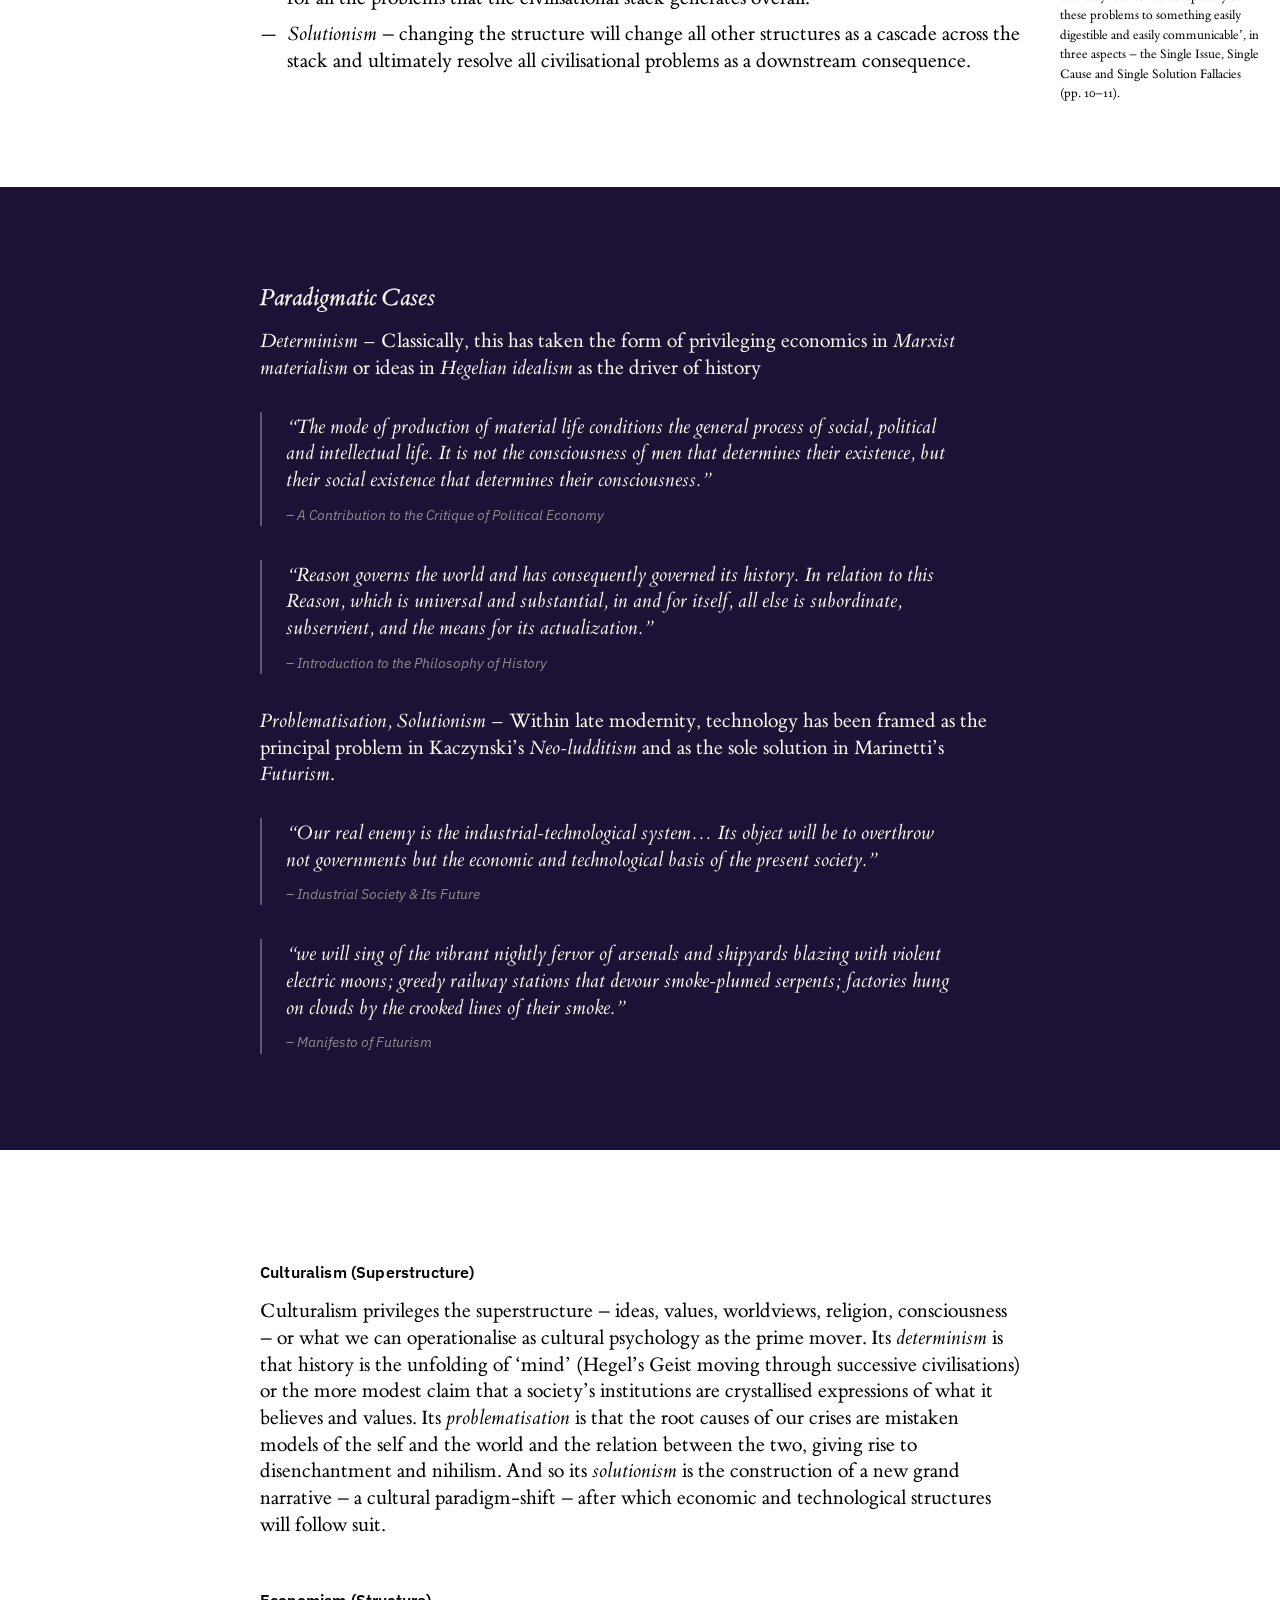
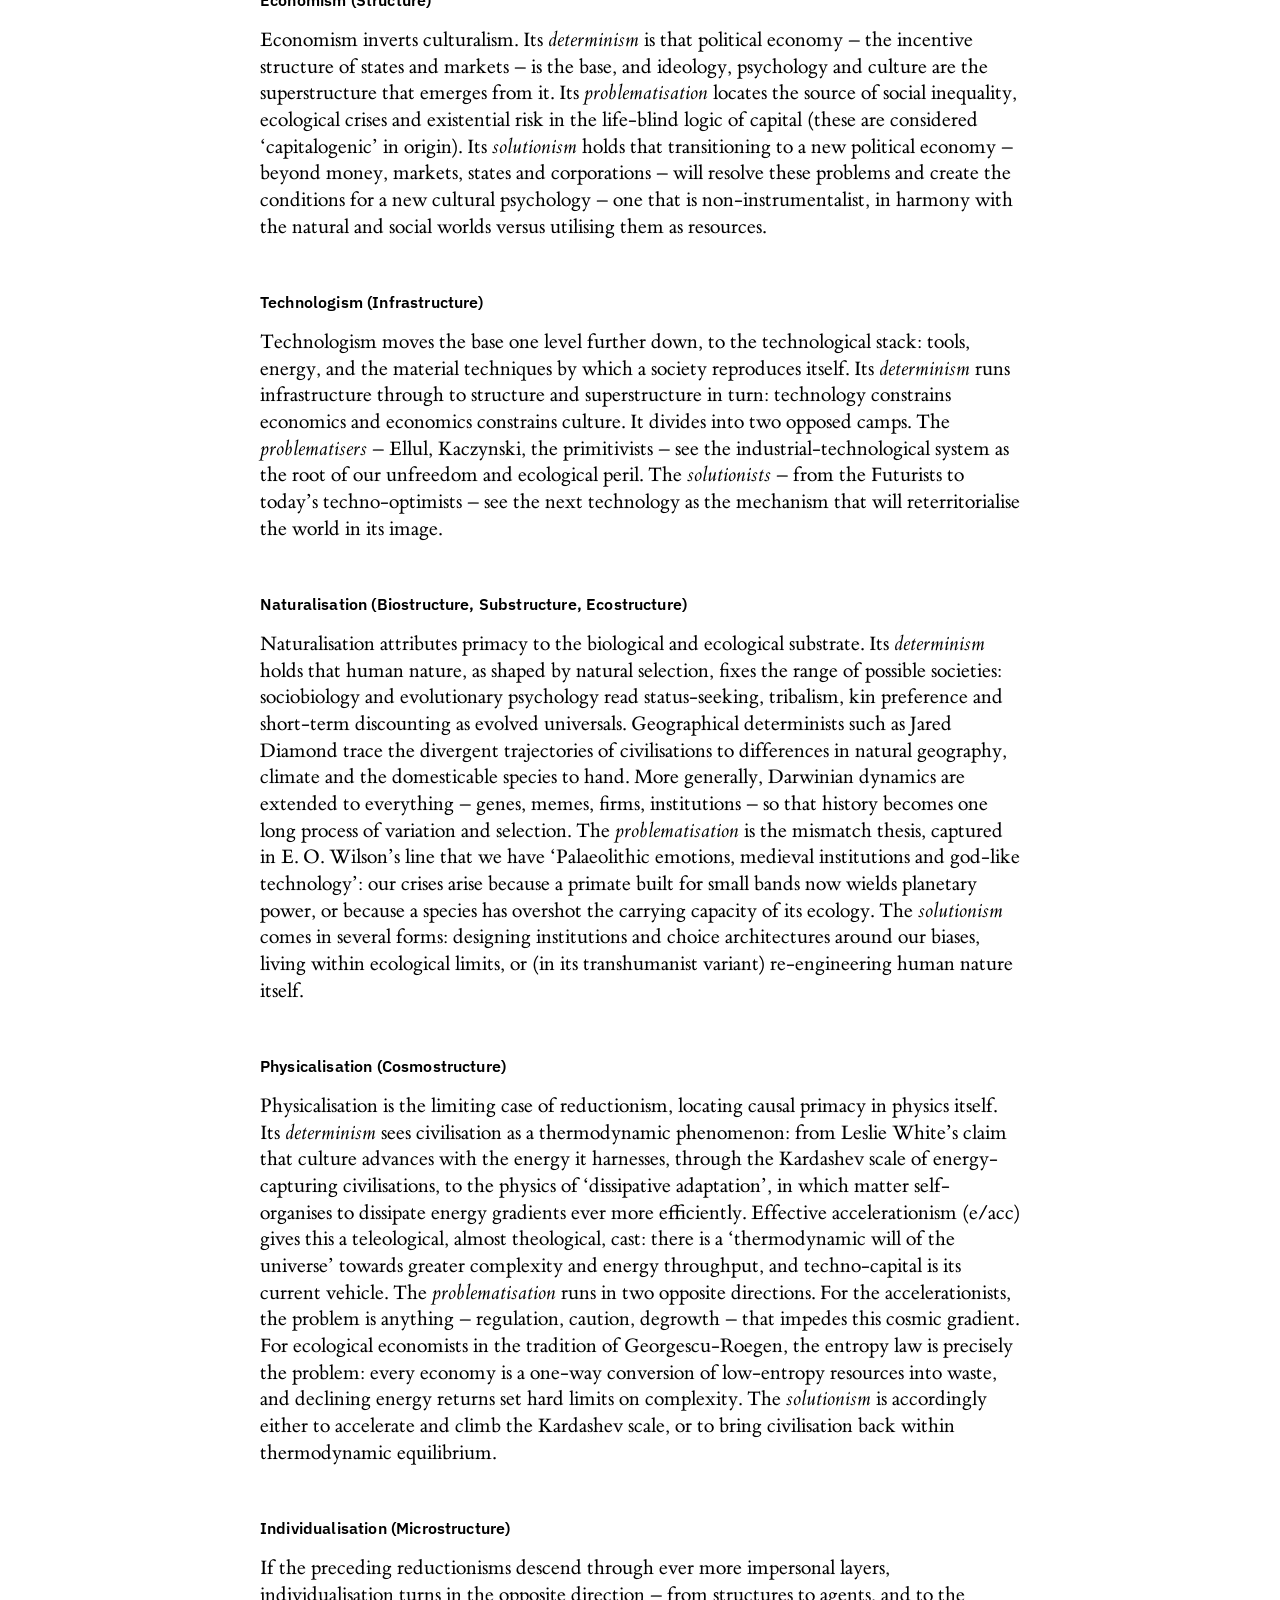
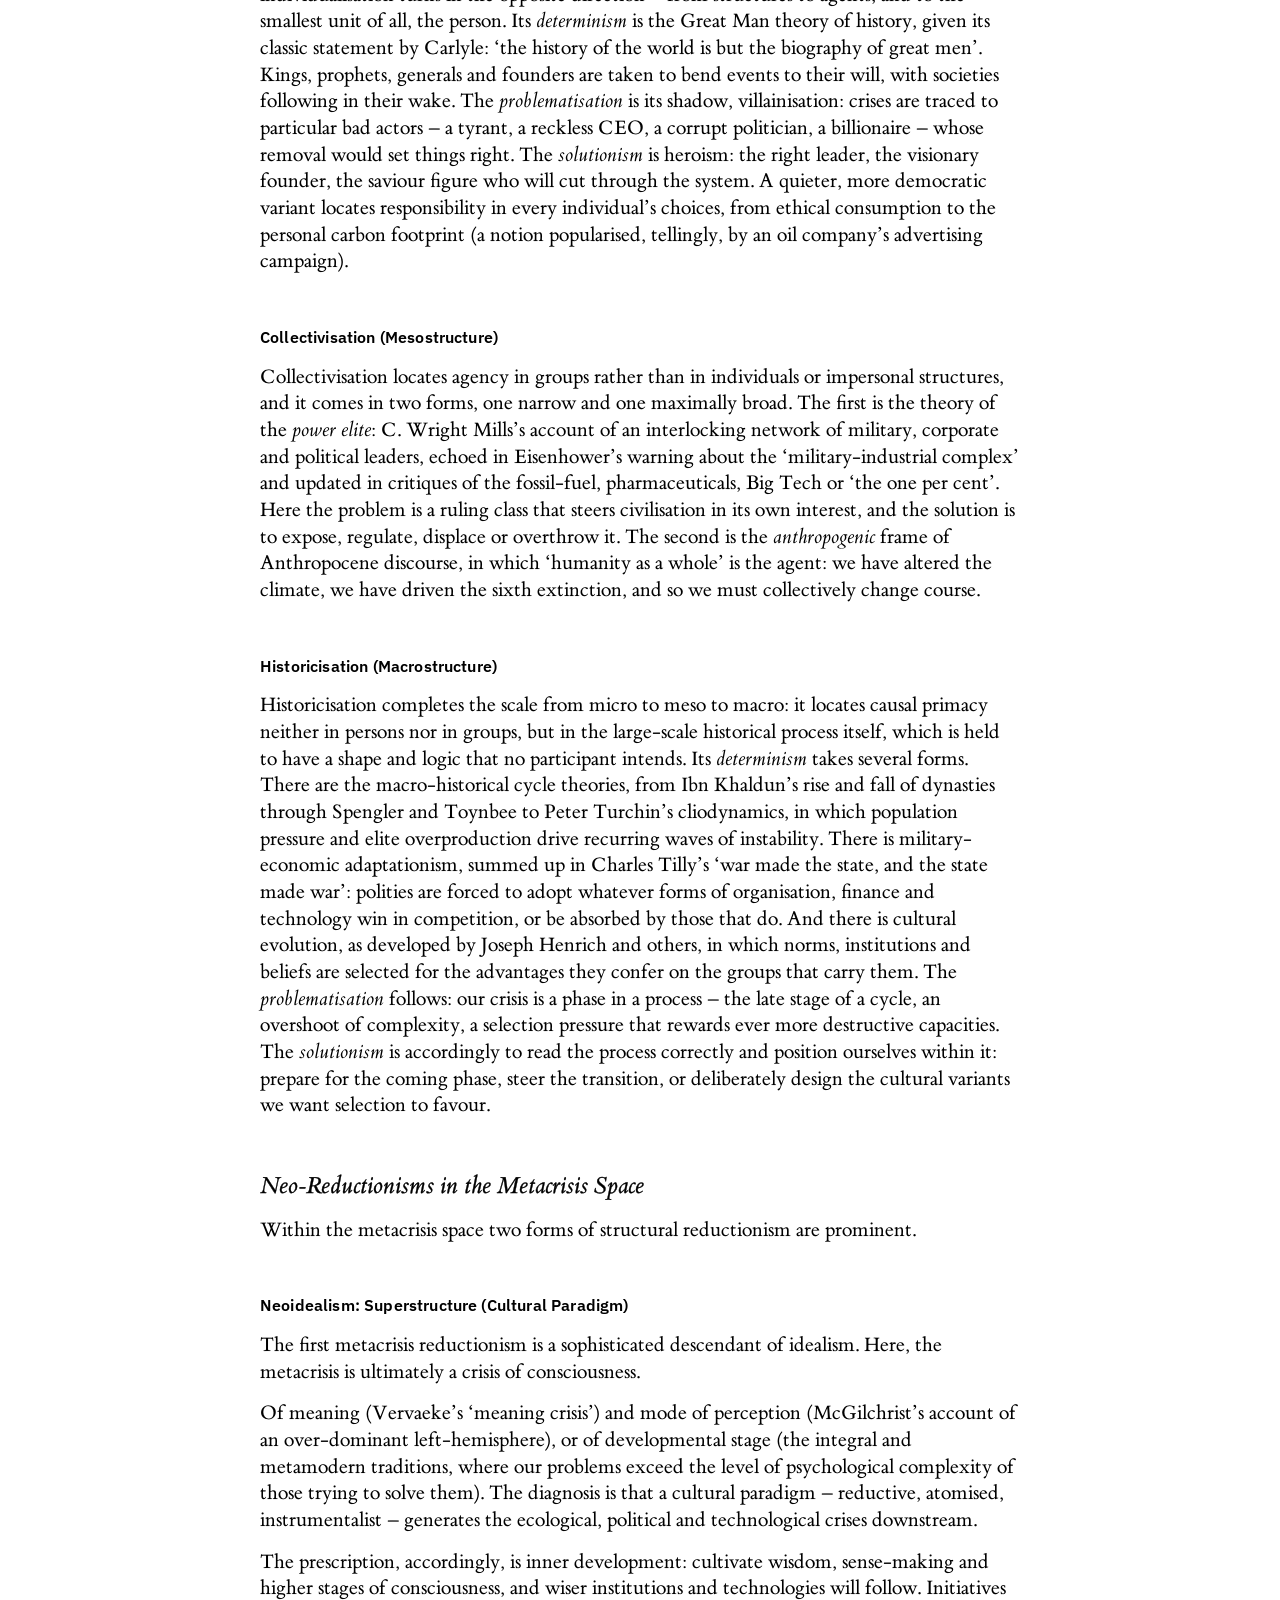
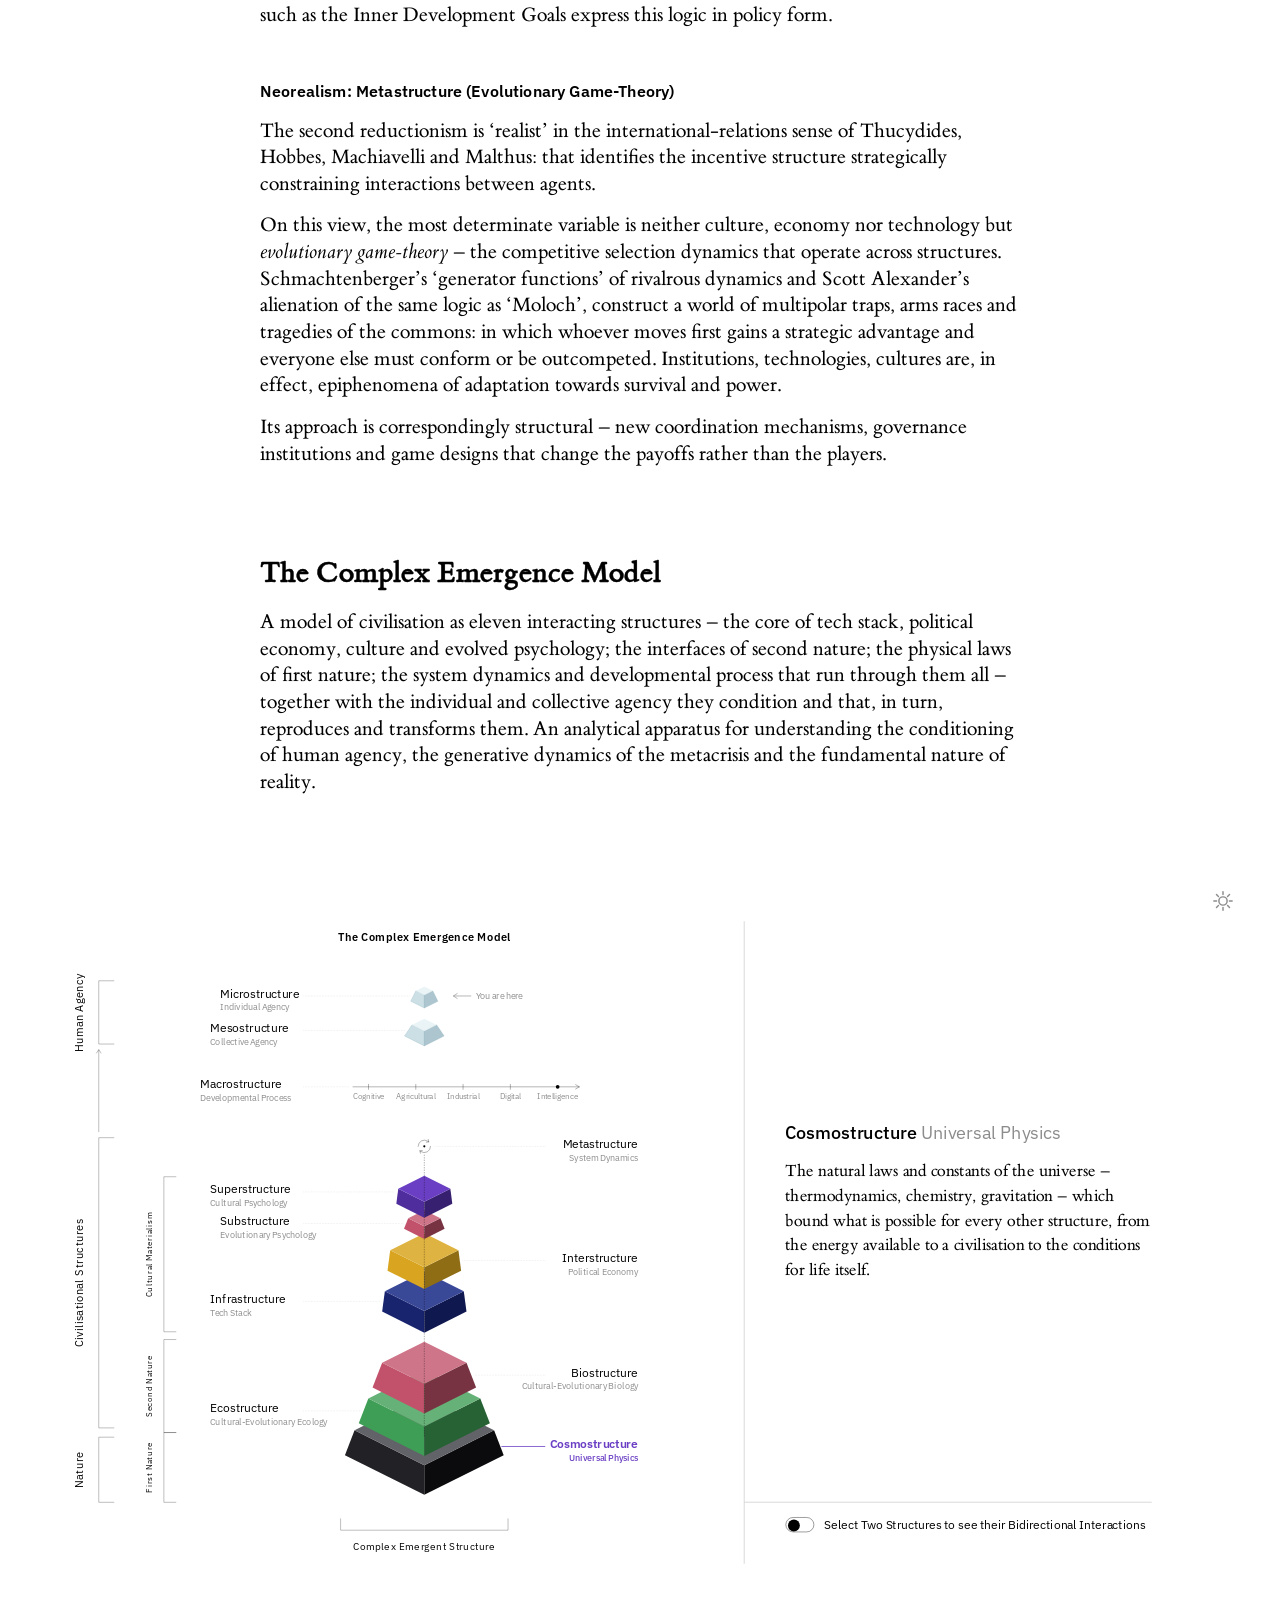
==== commit d5a09e08: "Basis: Anecdote - the CEM rectifies the anchoring on system dynamics; metacrisis literacy; PDF regen" ====
--- a/index.html
+++ b/index.html
@@ -2750,6 +2750,10 @@
               <h2><a class="heading-link" href="#basis">Basis</a></h2>
 
               <p>Before co-founding the <a href="https://civilizationresearchinstitute.org/" target="_blank" rel="noopener">Civilization Research Institute</a> in 2021, Daniel Schmachtenberger developed an earlier think-tank concept, <em>The Emergence Project</em> (2017), oriented towards &lsquo;the emergence of a regenerative, thriving, omni-considerate global civilization&rsquo;. Its central premise was a &lsquo;model for successfully addressing the unprecedented complexity and scale&rsquo; of civilisational problems: the <a href="sources/#schmachtenberger-emergence">Emergence Model</a>, a four-quadrant framework derived from Ken Wilber&rsquo;s integral theory, into which &lsquo;all factors that condition human behavior fit&rsquo;. This article takes that model as its basis, revisiting its precursors and elaborating it into a successor: the complex emergence model &ndash; as a development in applied metatheory.</p>
+
+              <h3 id="anecdote">Anecdote</h3>
+
+              <p>The first task the complex emergence model performs is to rectify a pervasive theoretical and communication error committed by Schmachtenberger regarding what is causing the metacrisis: anchoring on system dynamics (the metastructure). When you ask people this question &ndash; as I did as part of facilitating the Sensemaking Summerschool &ndash; they&rsquo;ll just repeat what he says: &lsquo;multi-polar trap/Moloch&rsquo;, &lsquo;exponential technology&rsquo;, &lsquo;perverse incentives&rsquo; etc. By providing a relatively simple framework &ndash; one that decomposes these system dynamics across all structures &ndash; the model should improve metacrisis literacy.</p>
             </section>
 
             <section id="contents" class="in-band" data-toc="off">
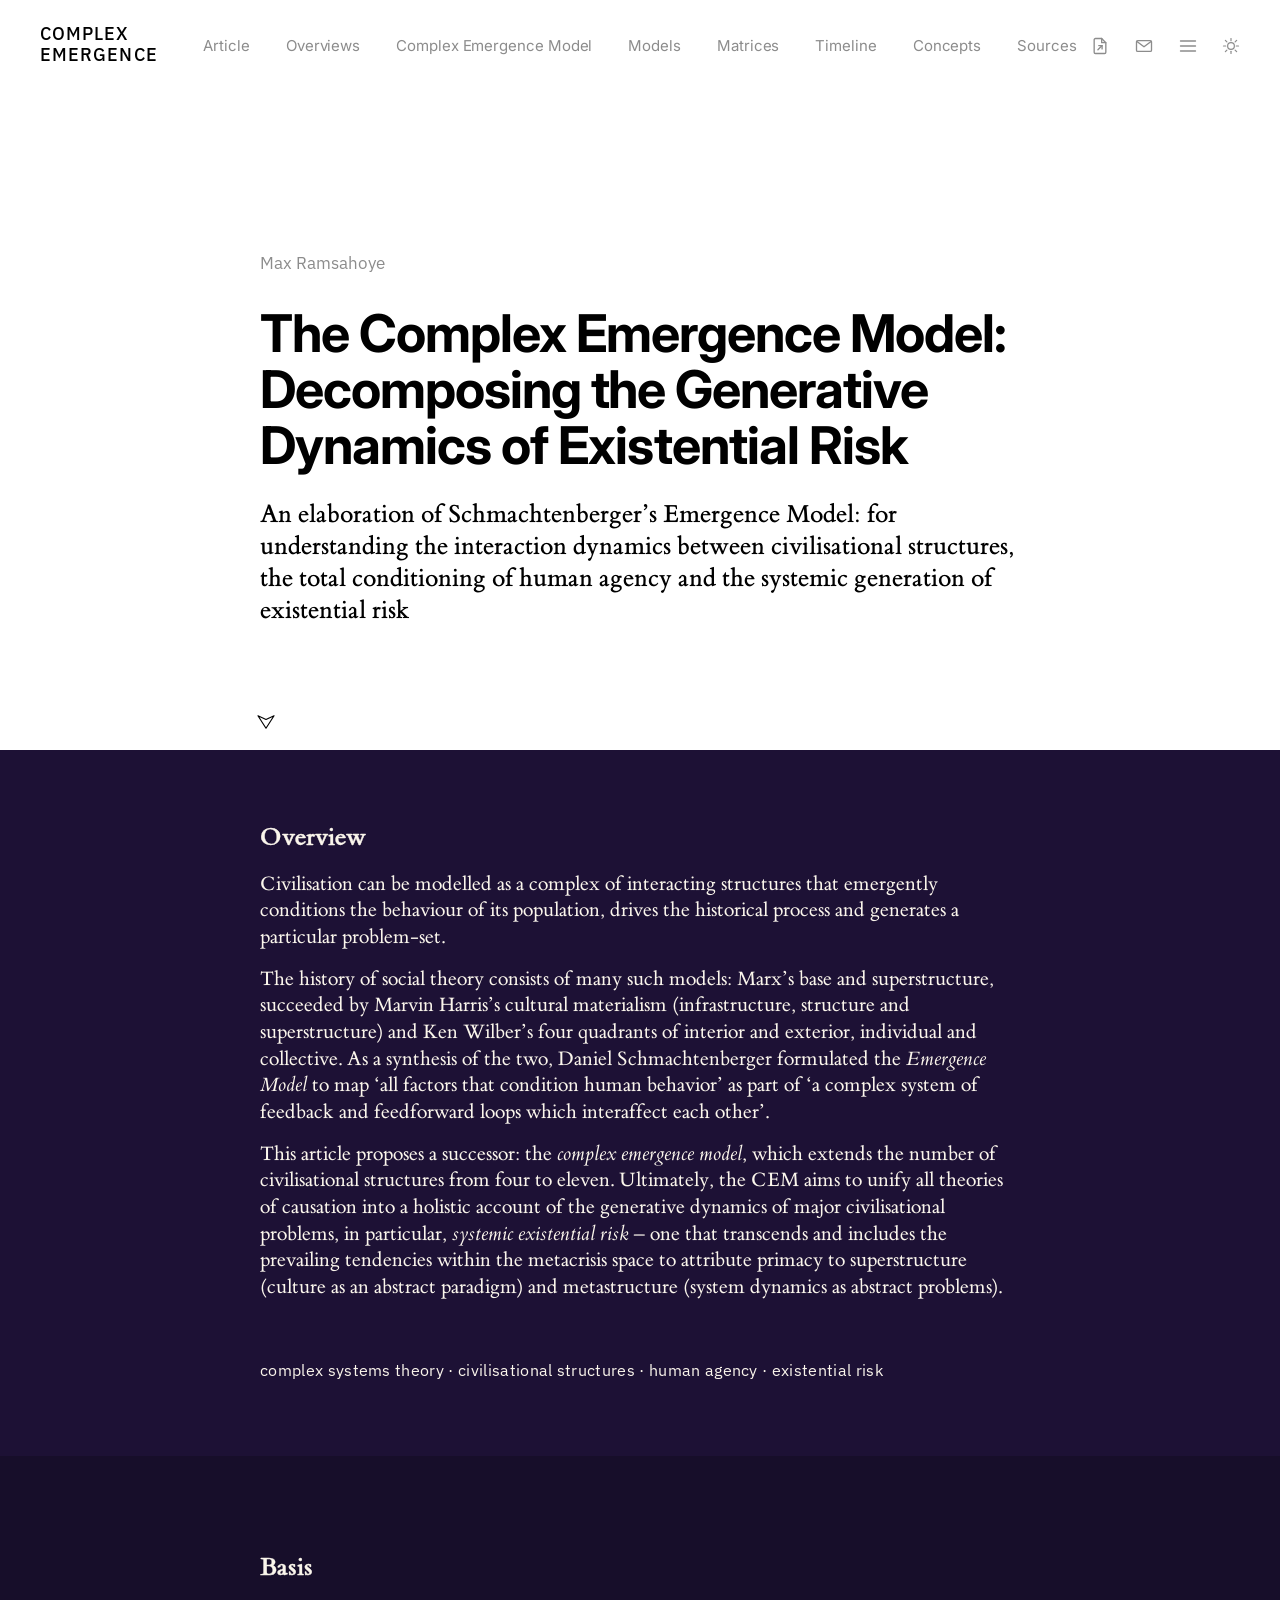
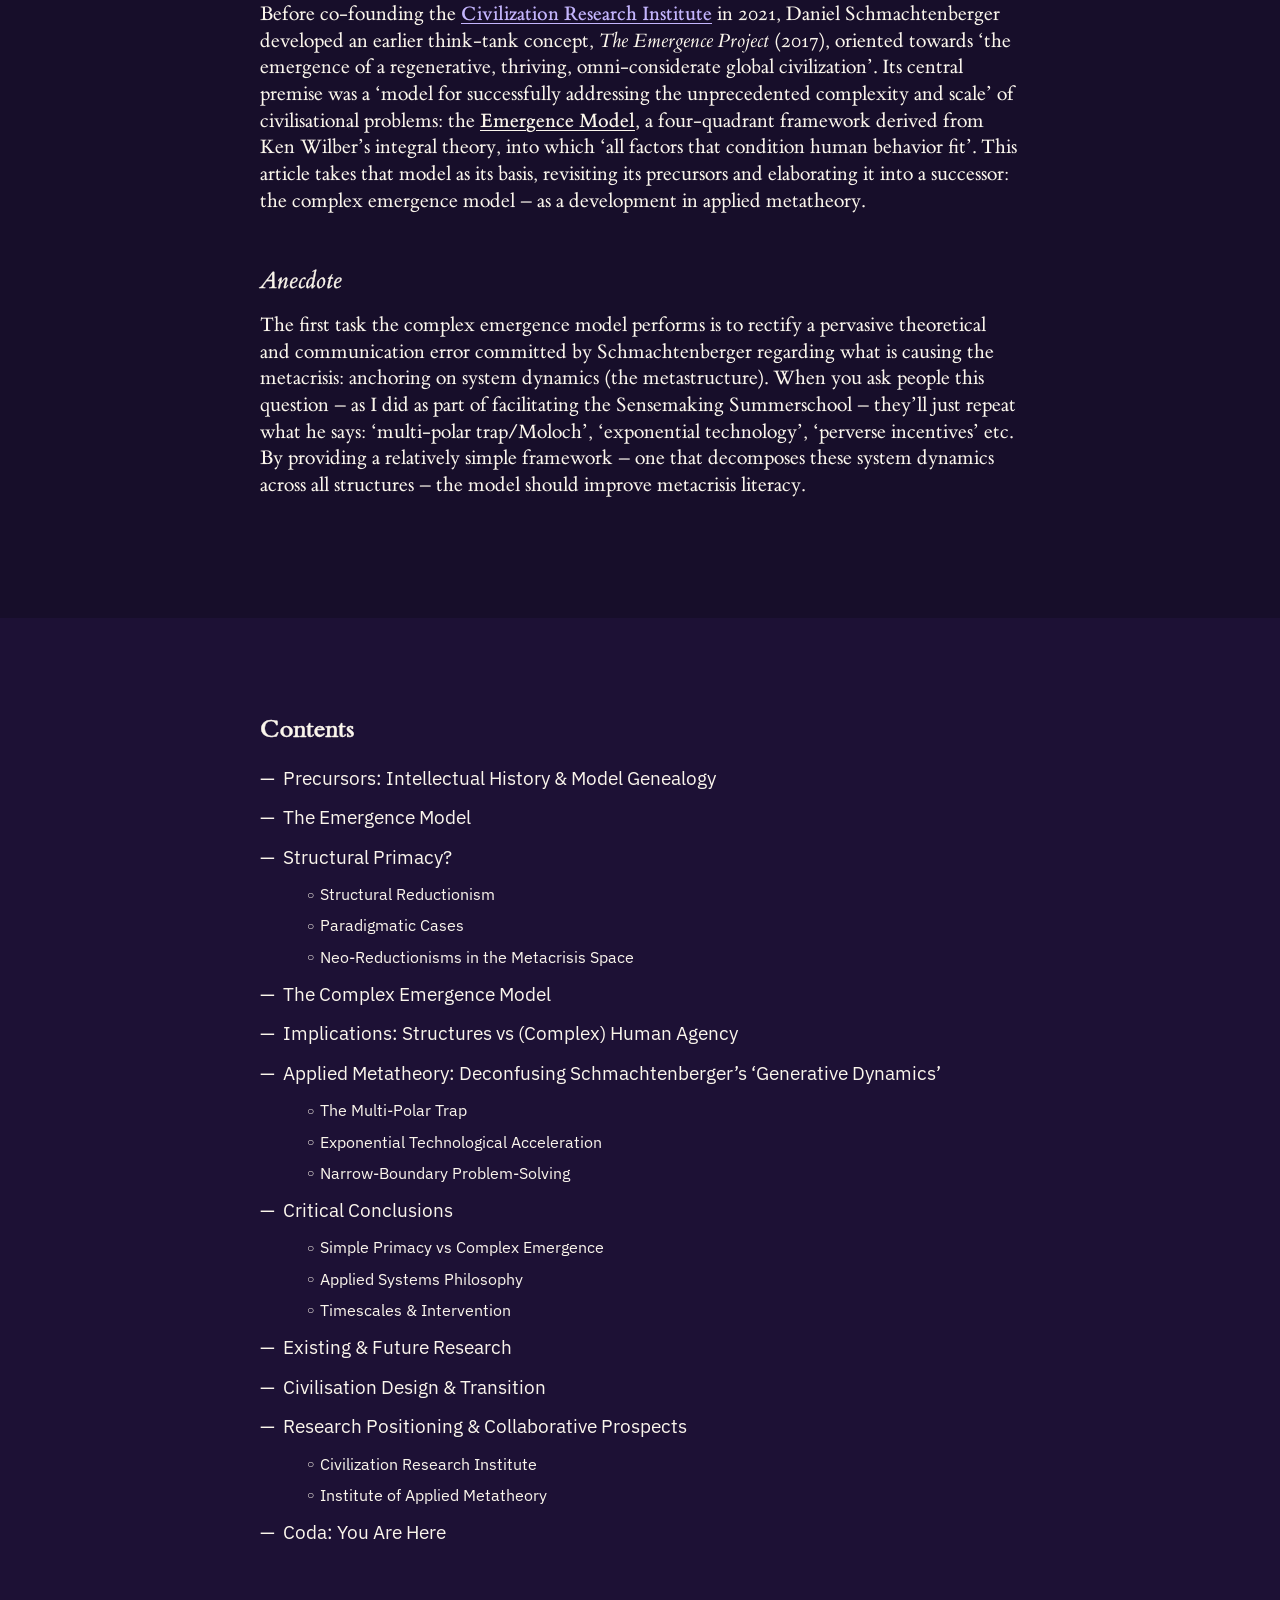
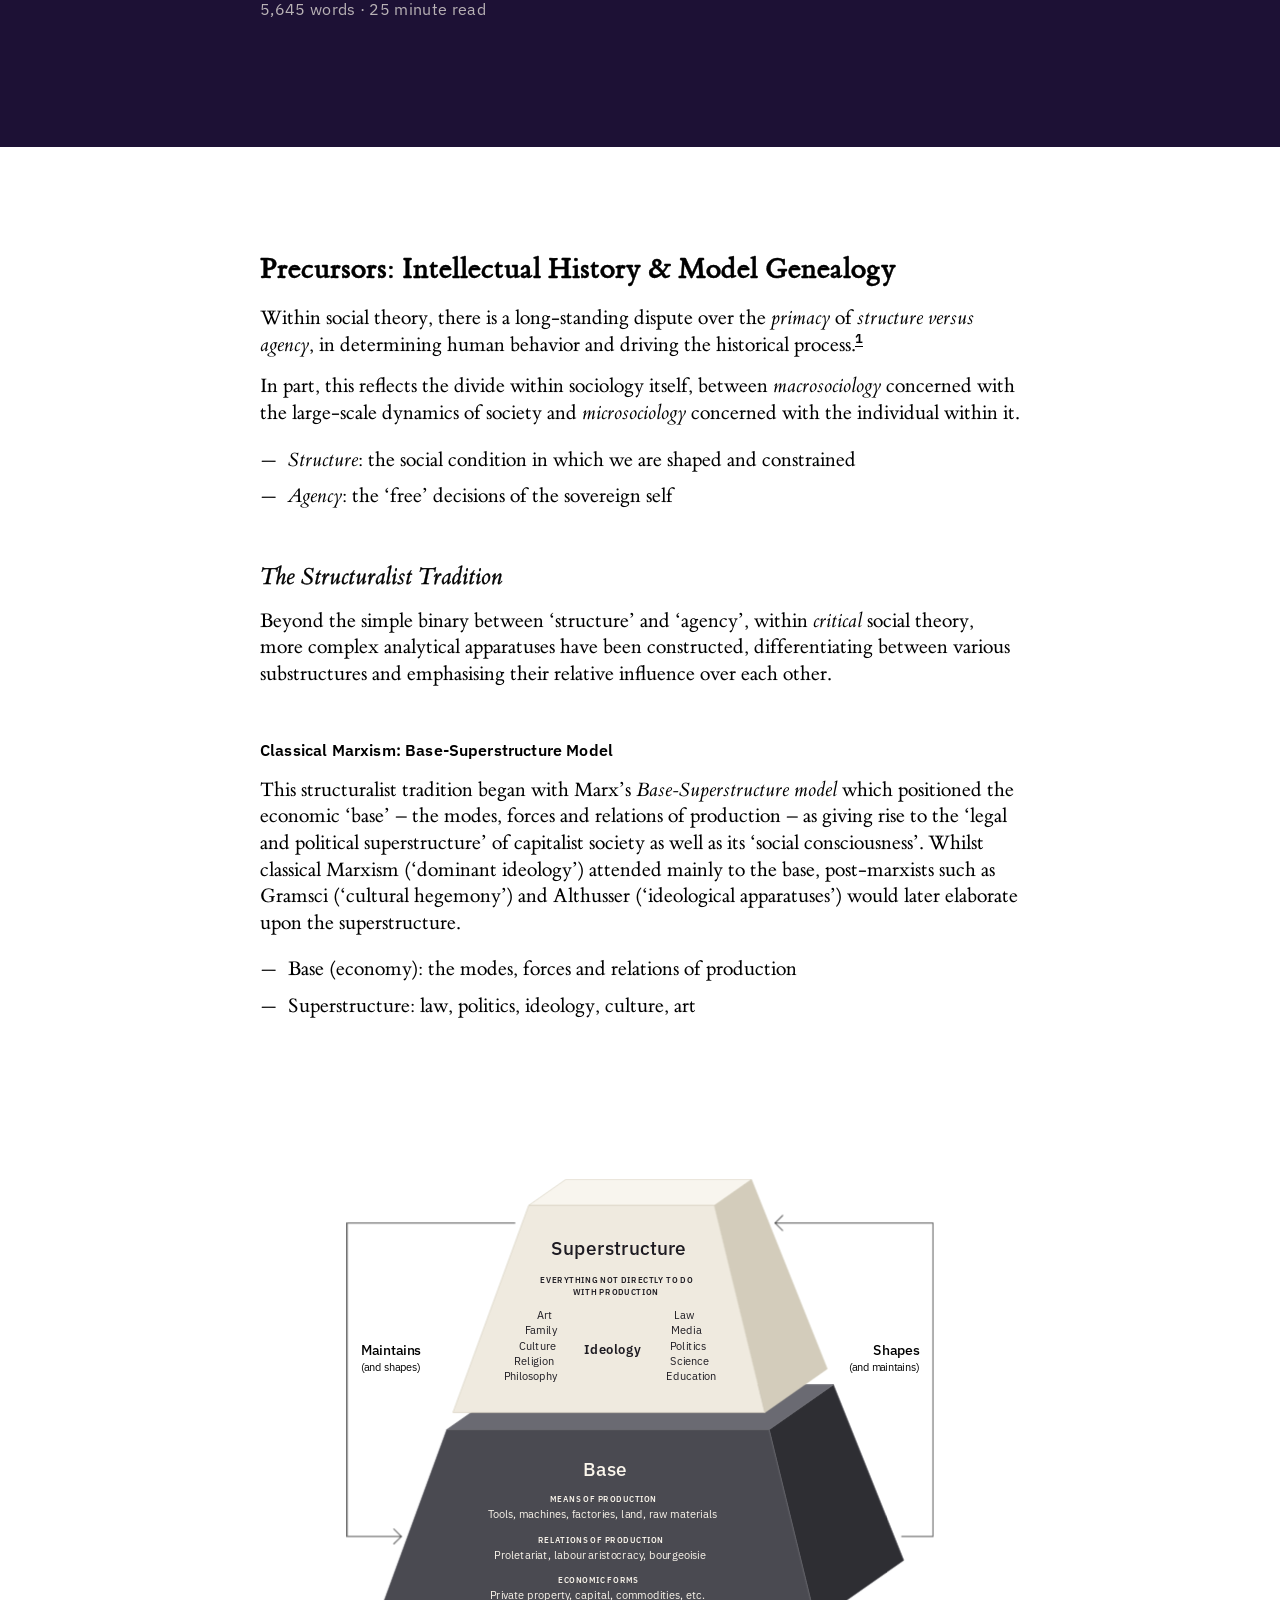
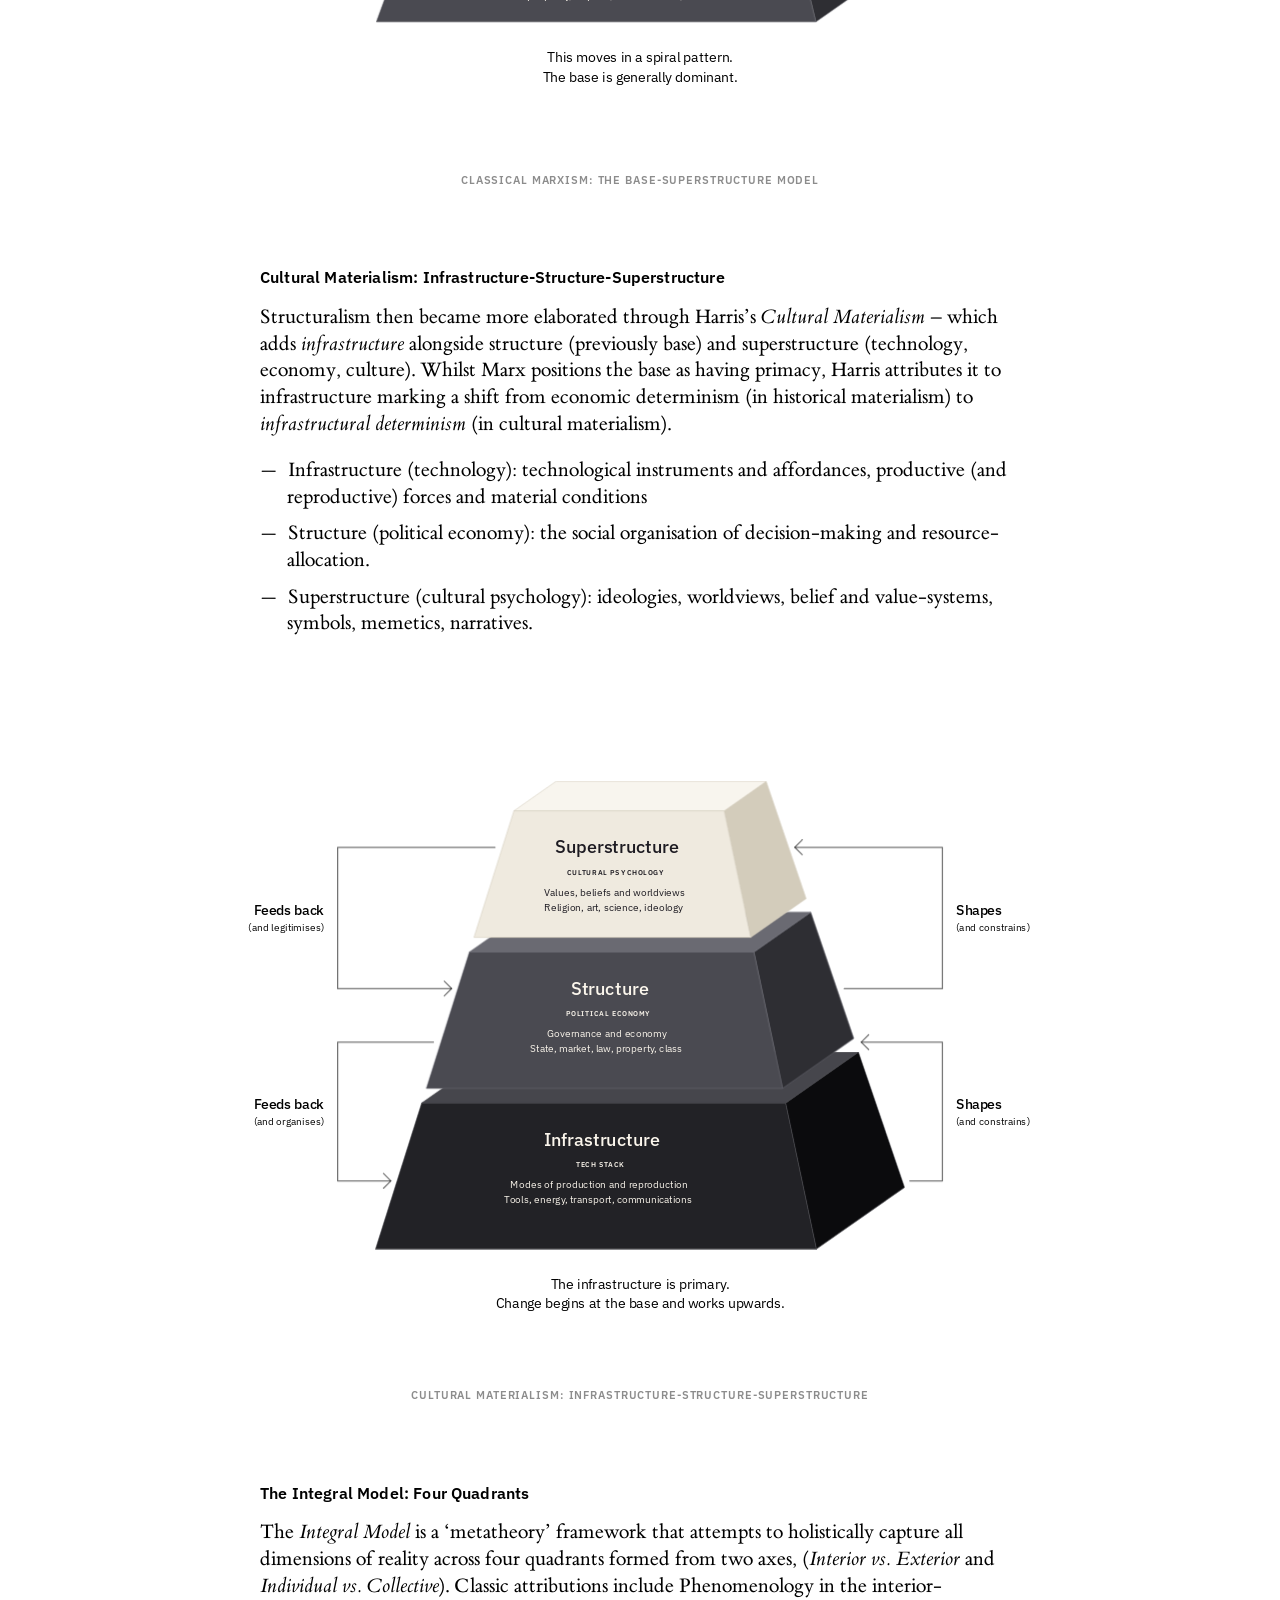
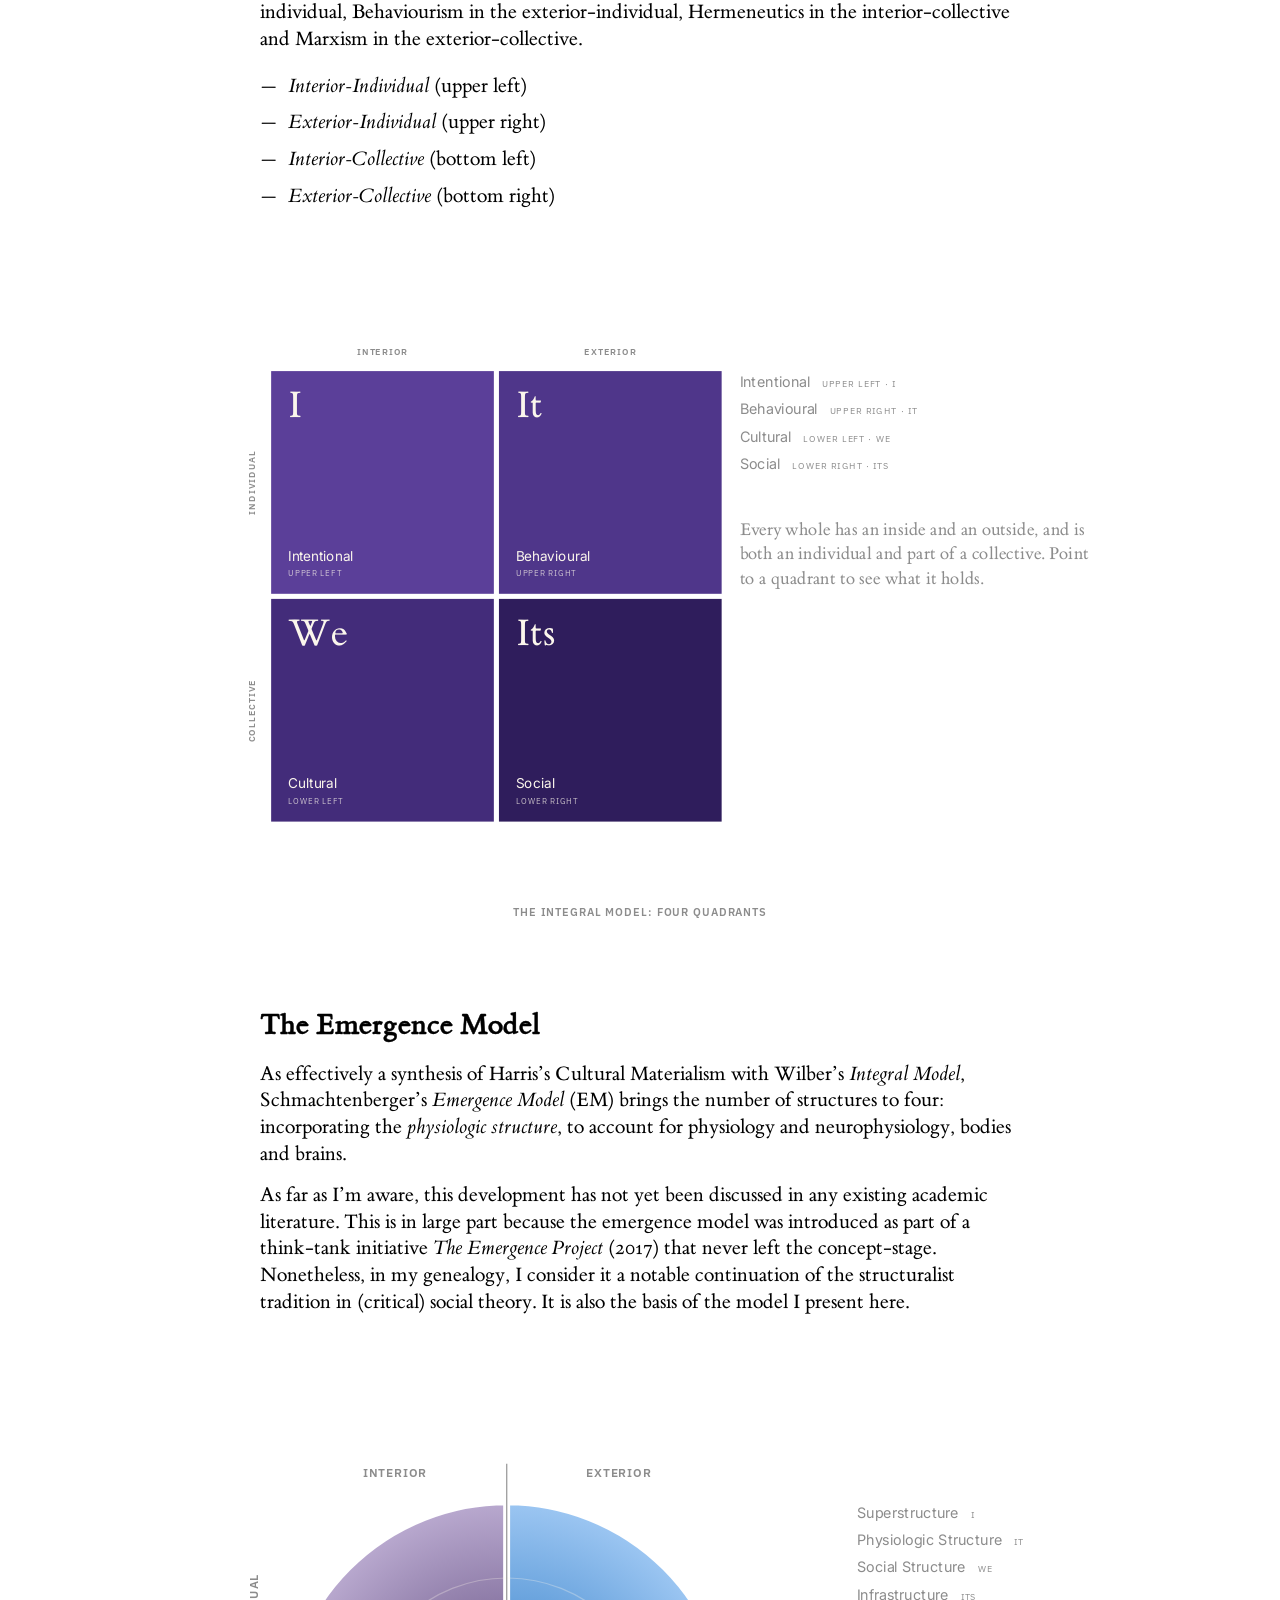
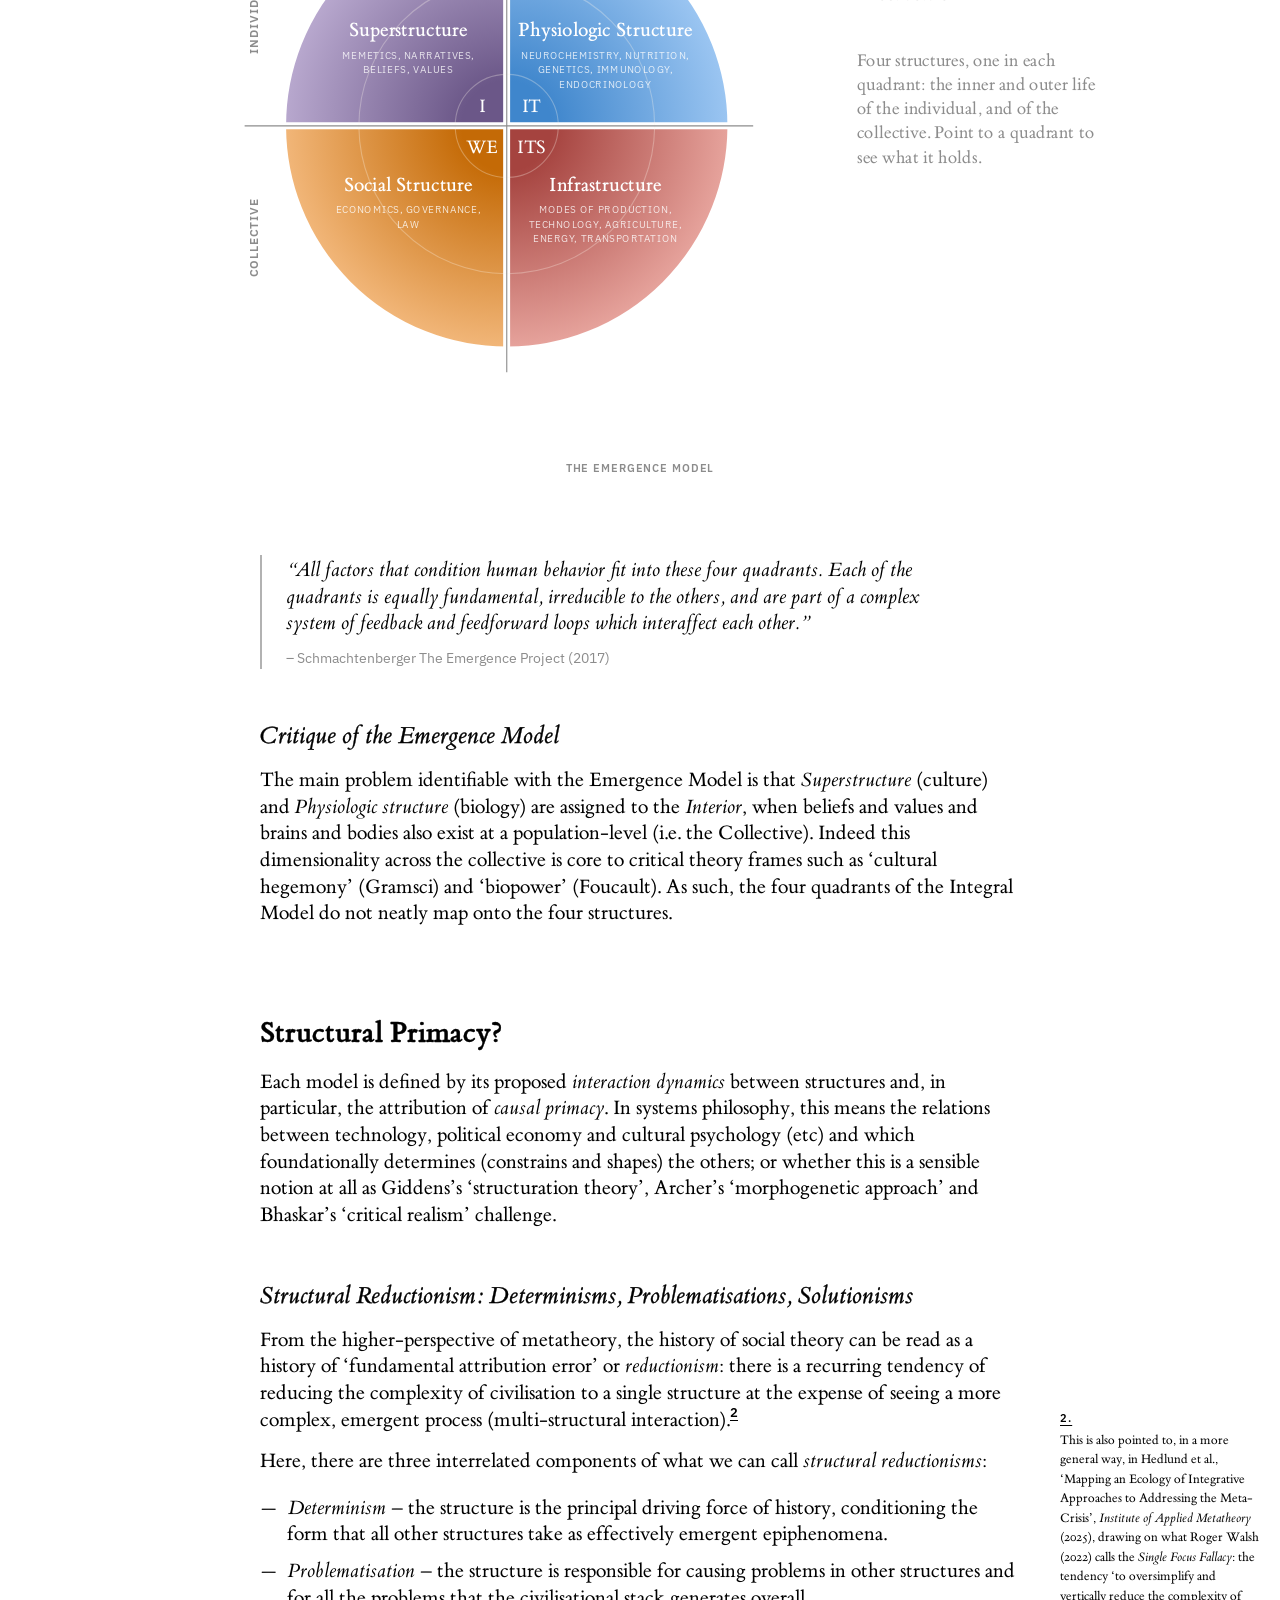
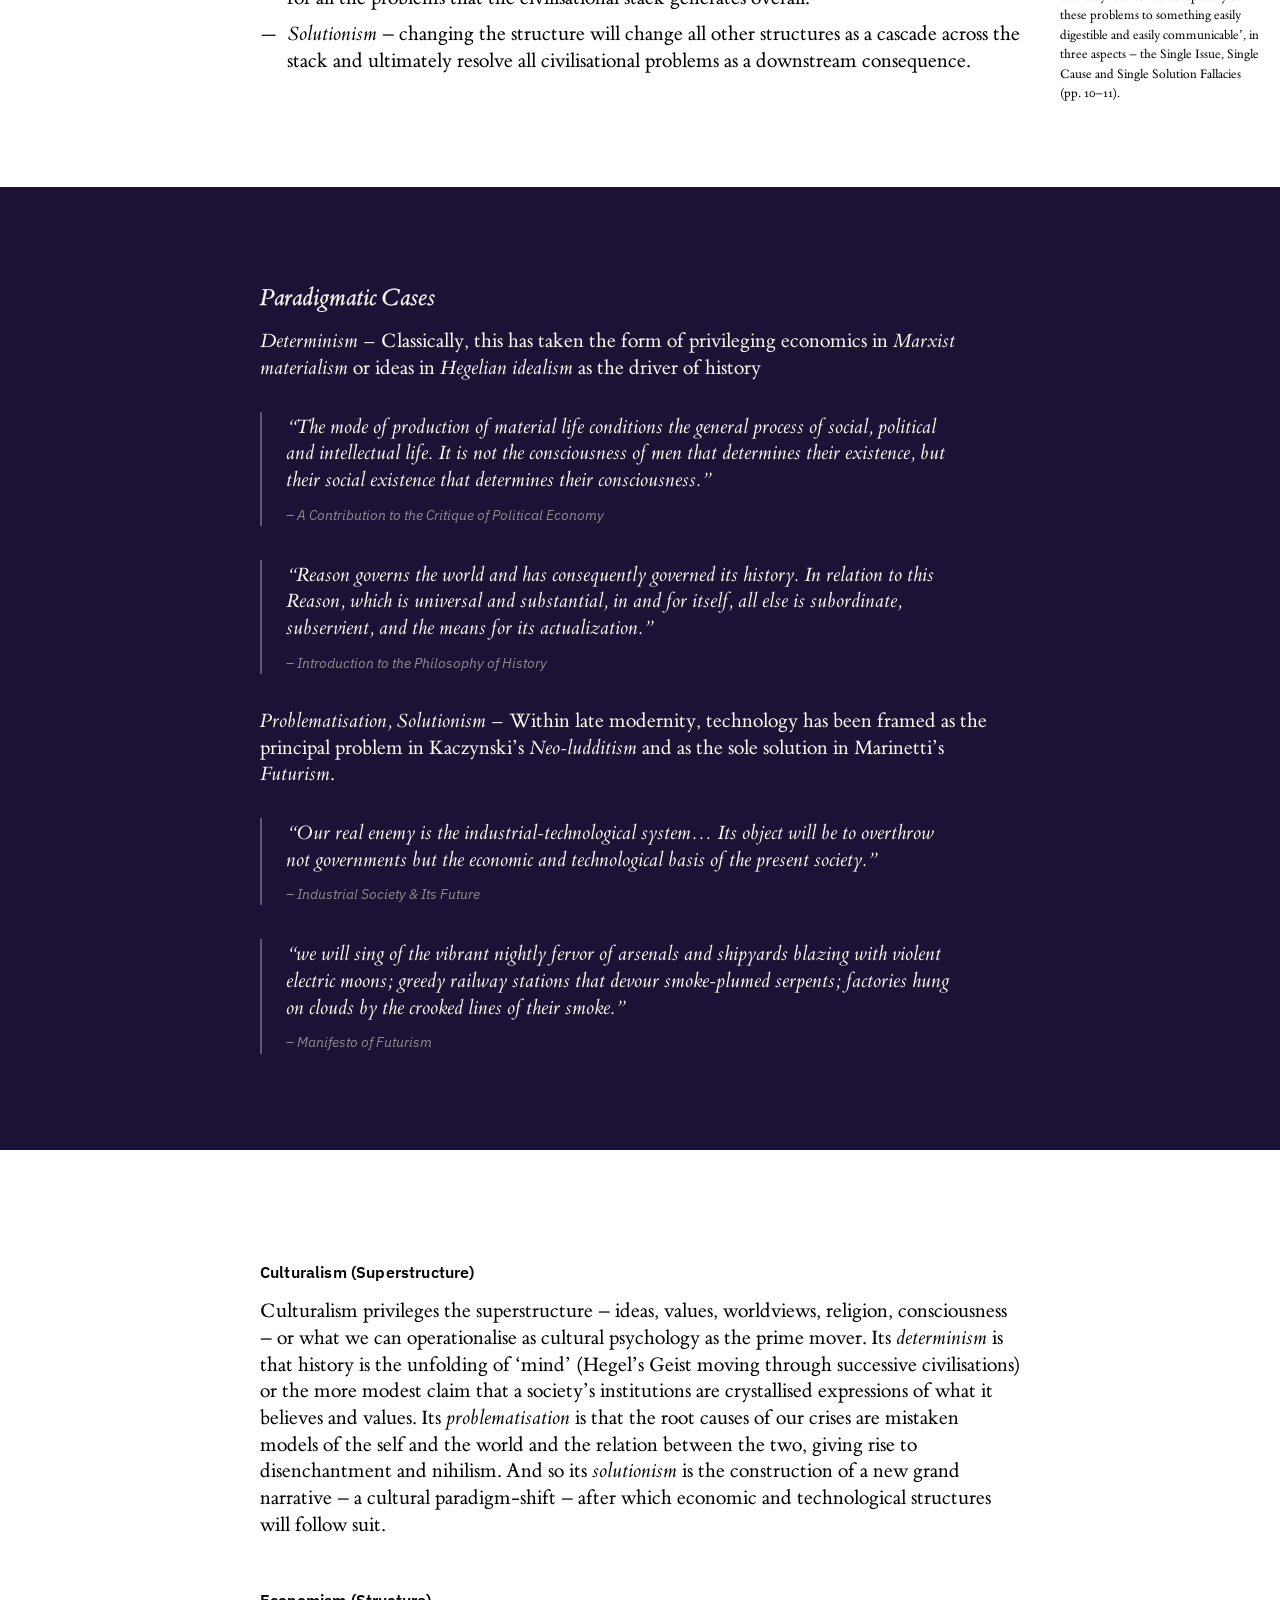
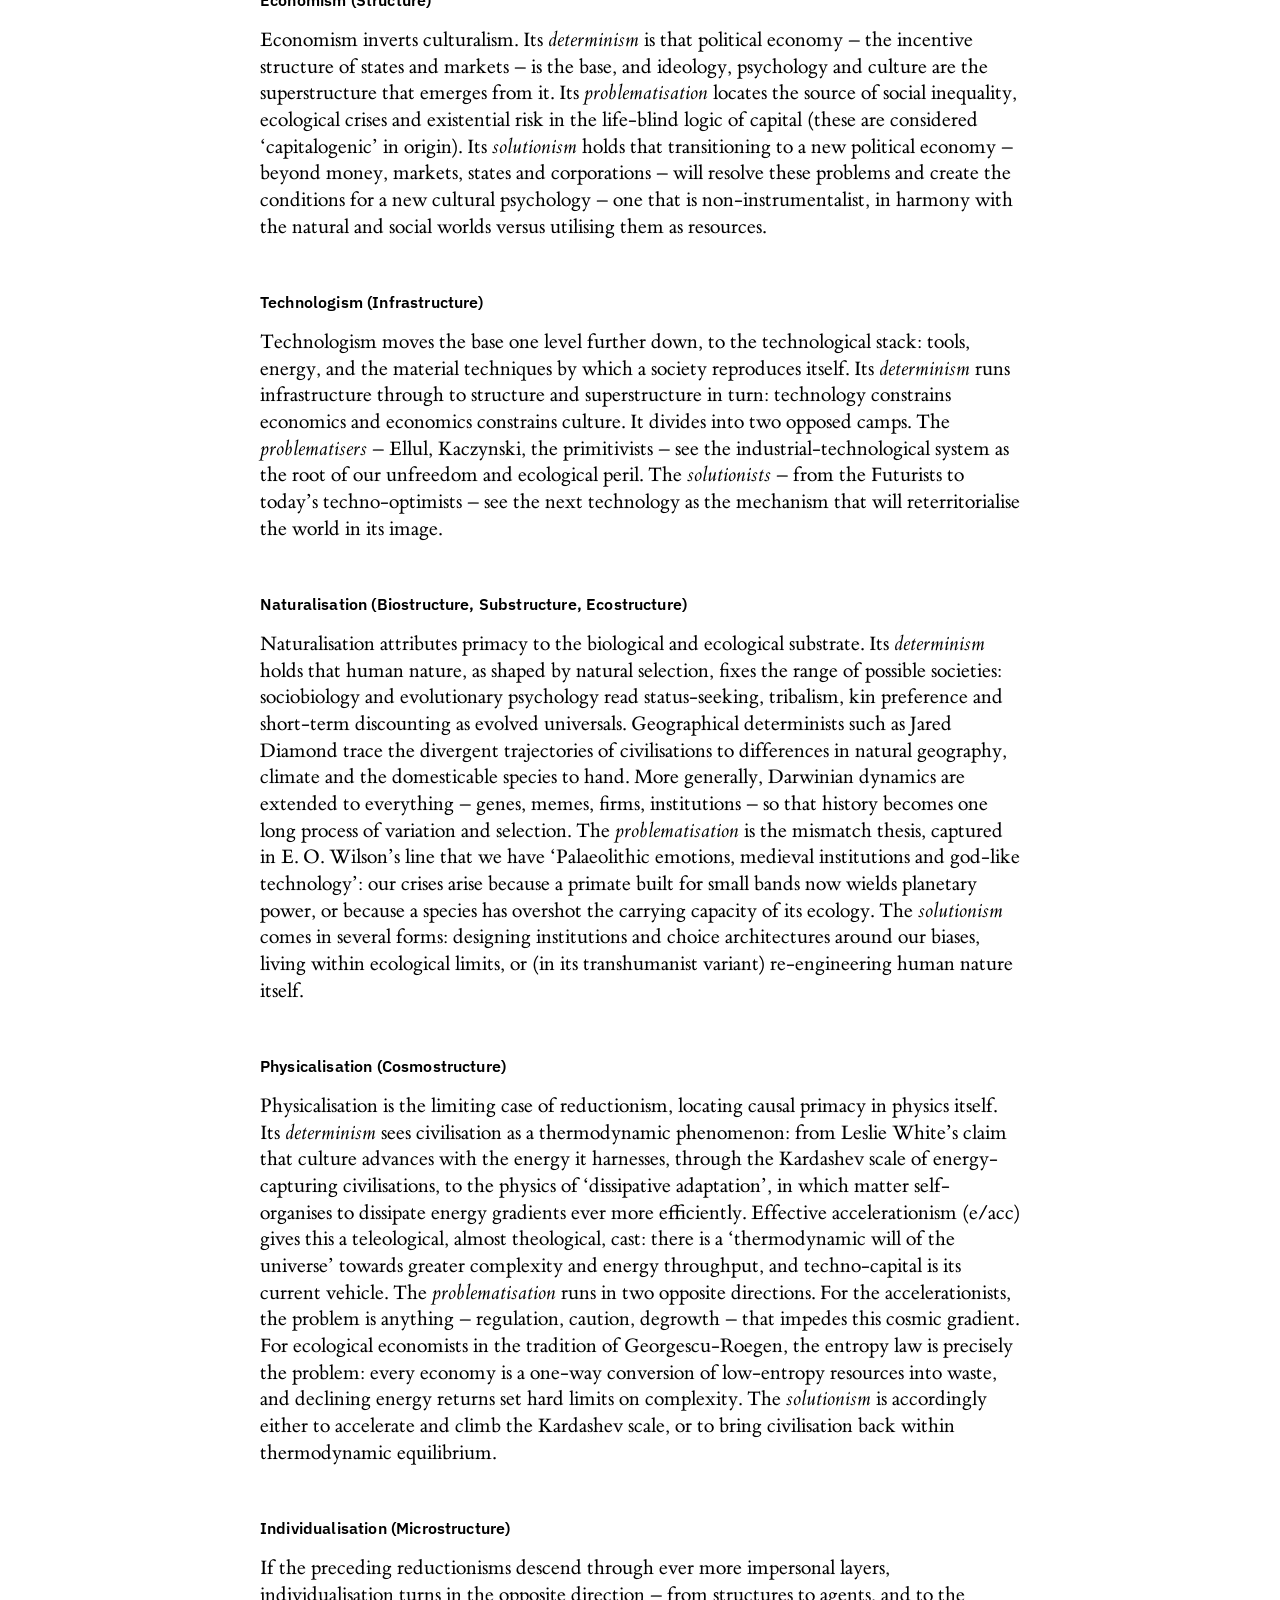
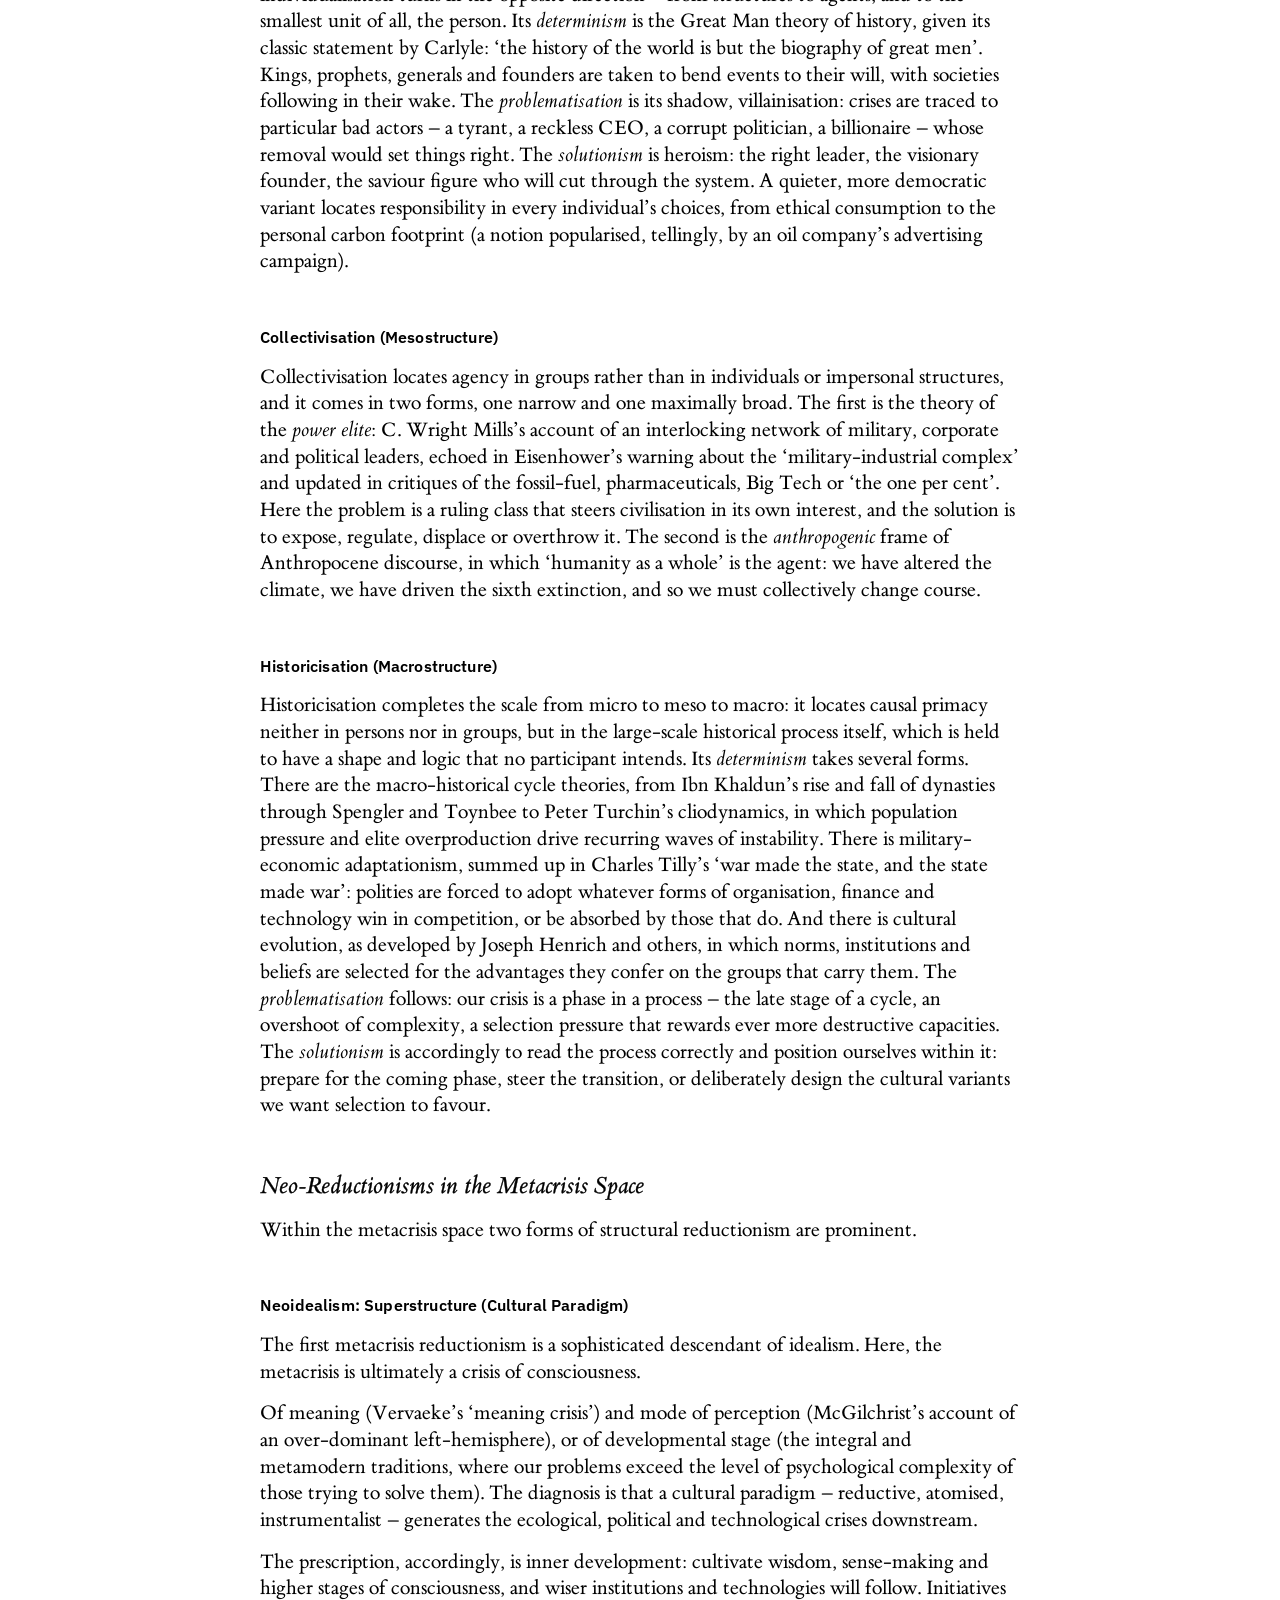
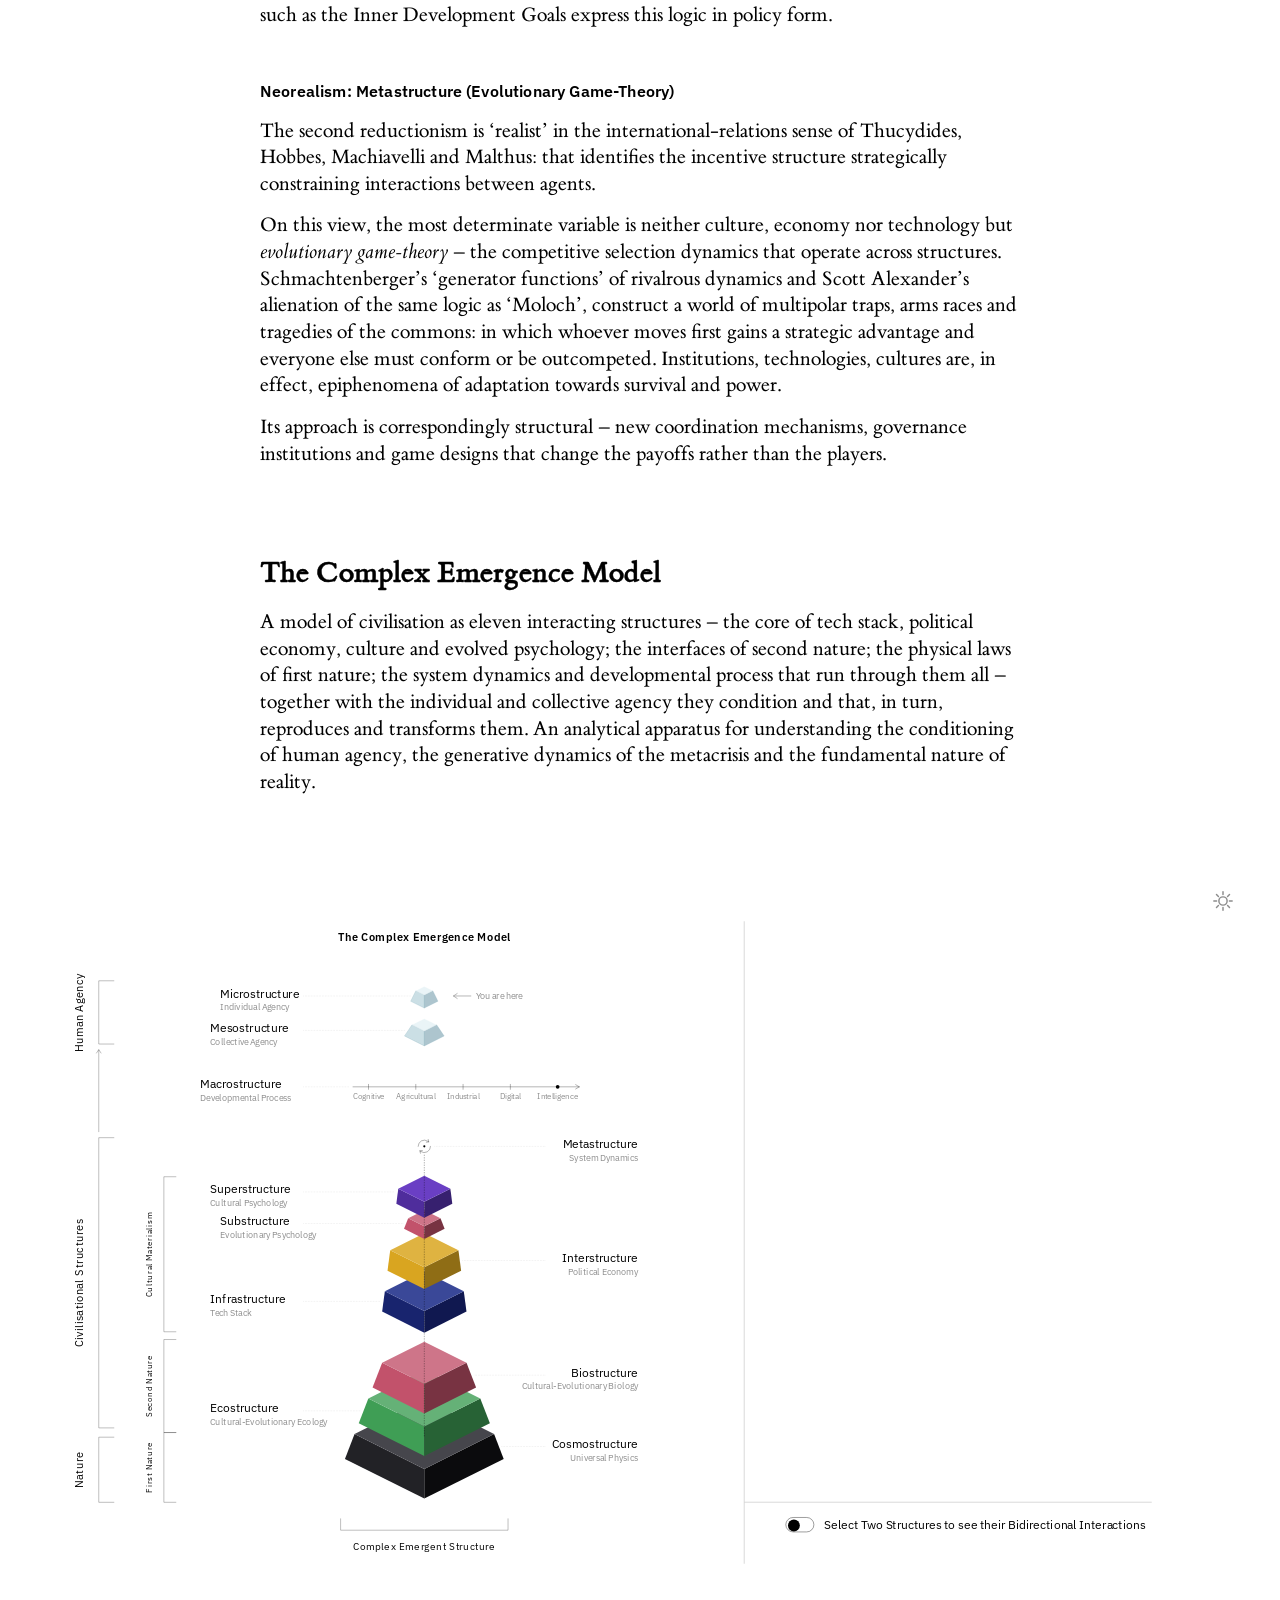
==== commit 12d3a6cd: "Civilisation Design & Transition: final paragraph removed; PDF regenerated Co-Authored-By: Claude Op" ====
--- a/index.html
+++ b/index.html
@@ -3112,8 +3112,6 @@
               <p>The model also bears on the two practical disciplines of the <a href="https://maxramsahoye.github.io/civilisationresearchparadigm/" target="_blank" rel="noopener">civilisational paradigm</a>. <a href="https://maxramsahoye.github.io/civilisationresearchparadigm/#civilisation-design" target="_blank" rel="noopener">Civilisation design</a> aims to delineate the criteria and constraints of a viable world-system, and then to develop specifications for prototype systems that can scale to meet them. <a href="https://maxramsahoye.github.io/civilisationresearchparadigm/#civilisational-transition" target="_blank" rel="noopener">Civilisational transition</a> is the theory of systems-change needed to implement that design: getting from the actually-existing, self-terminating world-system to a viable alternative &ndash; what Buckminster Fuller called the Critical Path &ndash; through overlapping phases of triage, transition and post-transition, while managing the transition risk the dominant system poses to anything that threatens it.</p>
 
               <p>Both are, in effect, the metacrisis version of macrostrategy: the study of civilisation&rsquo;s largest-scale, longest-horizon strategic choices. Seen through the complex emergence model, such a macrostrategy would focus on all structures at once. Since no structure is the sole seat of the generative dynamics, no design confined to one can be viable, and no transition that changes one alone can hold &ndash; the others would reconstitute what it removes. But this higher-level view would then decompose into interventions, projects and actions that are more structure-specific: a surveillance architecture in the infrastructure, an economic system in the structure, a cultural framework in the superstructure, each undertaken by agents at their own scale.</p>
-
-              <p>The model supplies the relation between the two levels. Each structure-specific intervention takes its place within the whole design, and is tested against every other structure and every scale of agency before it is pursued &ndash; what the Civilization Research Institute calls yellow-teaming: asking not how a plan could fail, but what harm it could do if it succeeds, and whether it would be captured by the incentives it was meant to replace. The <a href="#timescales-intervention">timescales</a> on which each structure changes set the sequence; and the design as a whole must be evolutionarily stable, able to withstand defection rather than relying on universal goodwill, or it will be displaced by the very dynamics it sets out to overcome.</p>
             </section>
 
             <section id="positioning">
